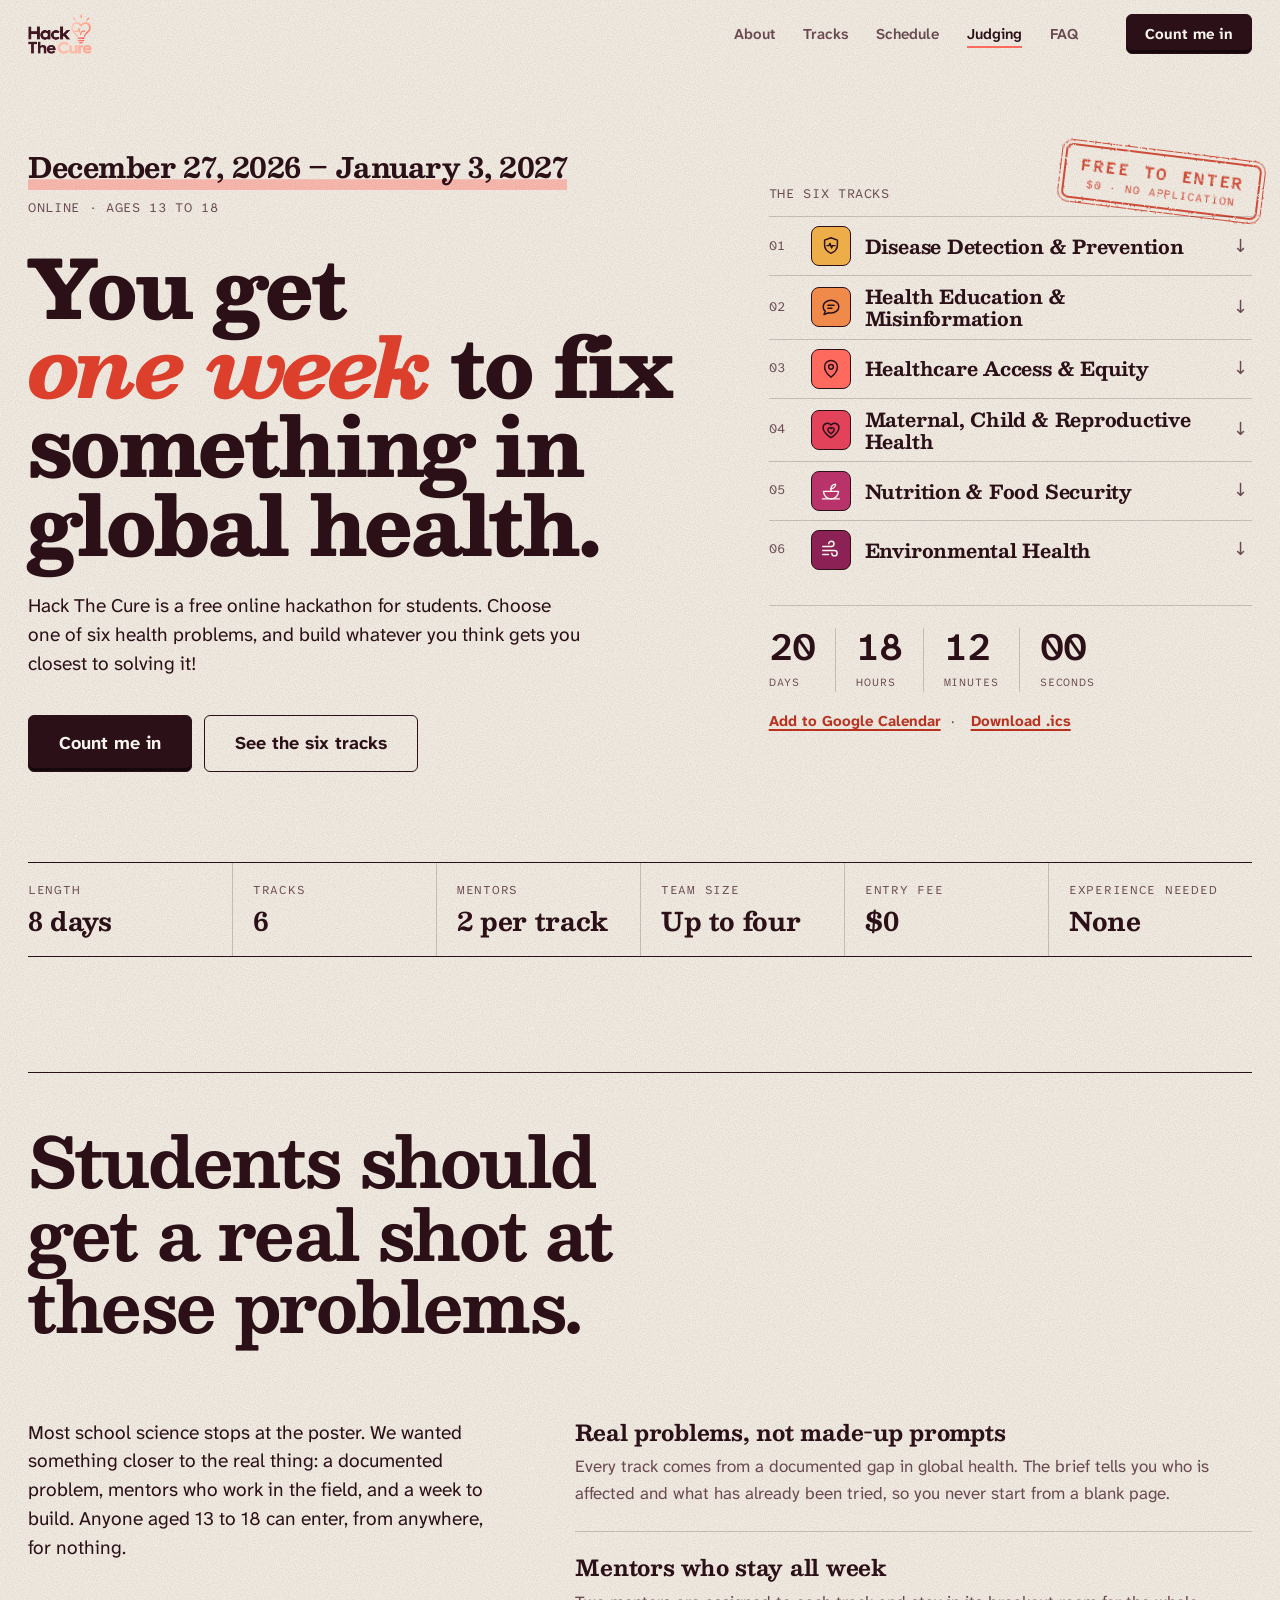
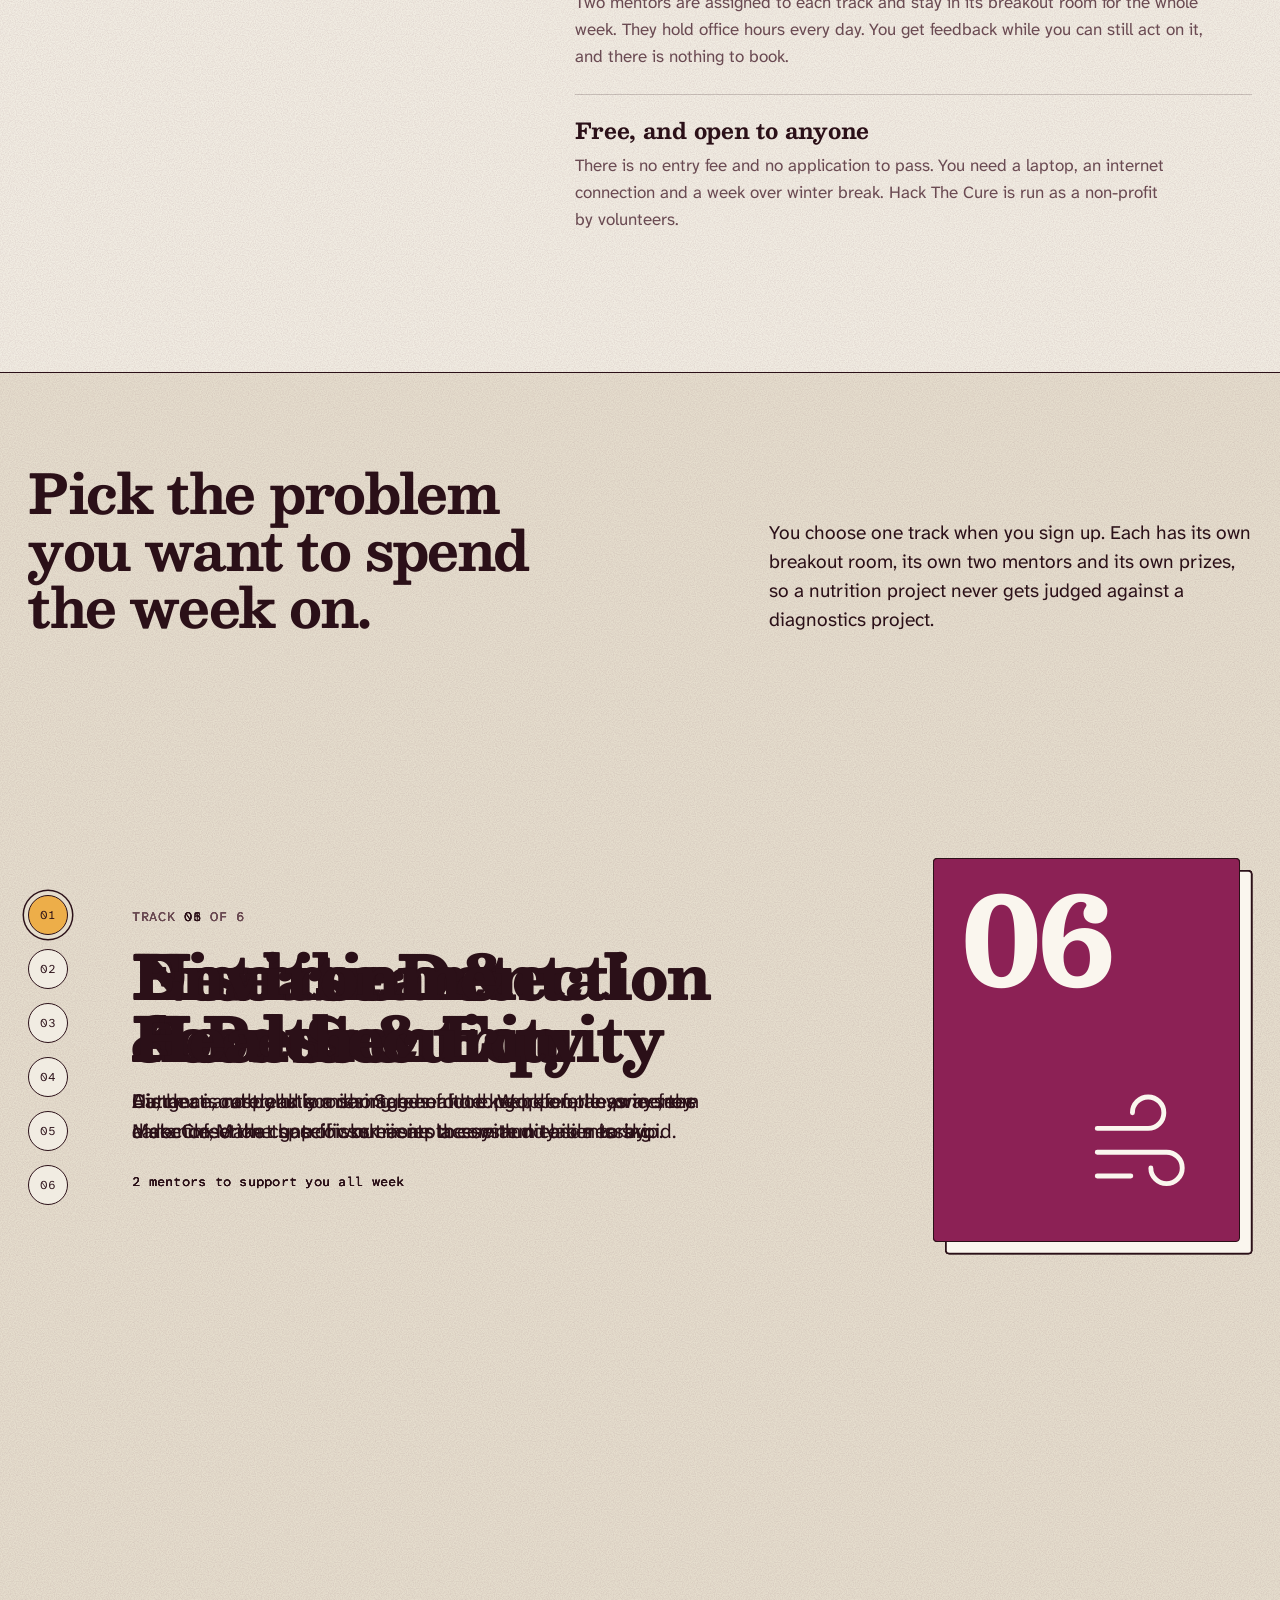
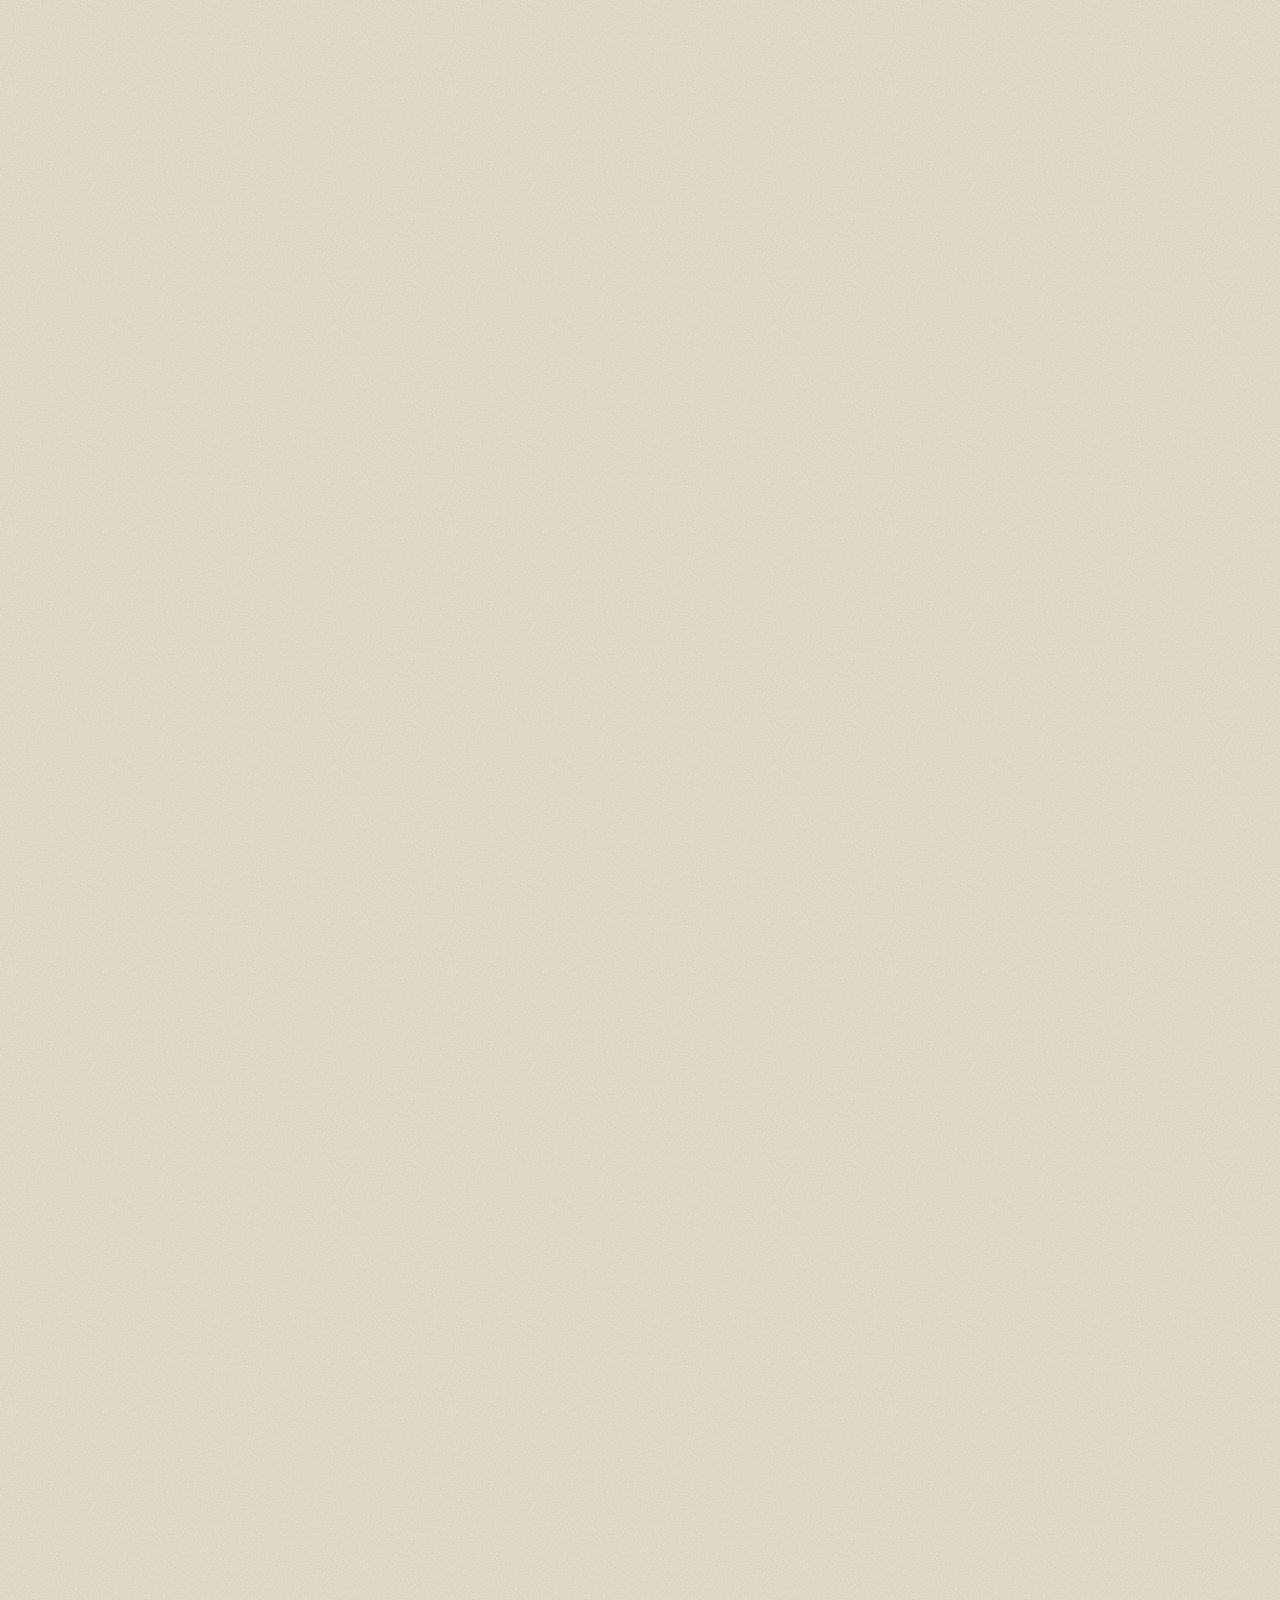
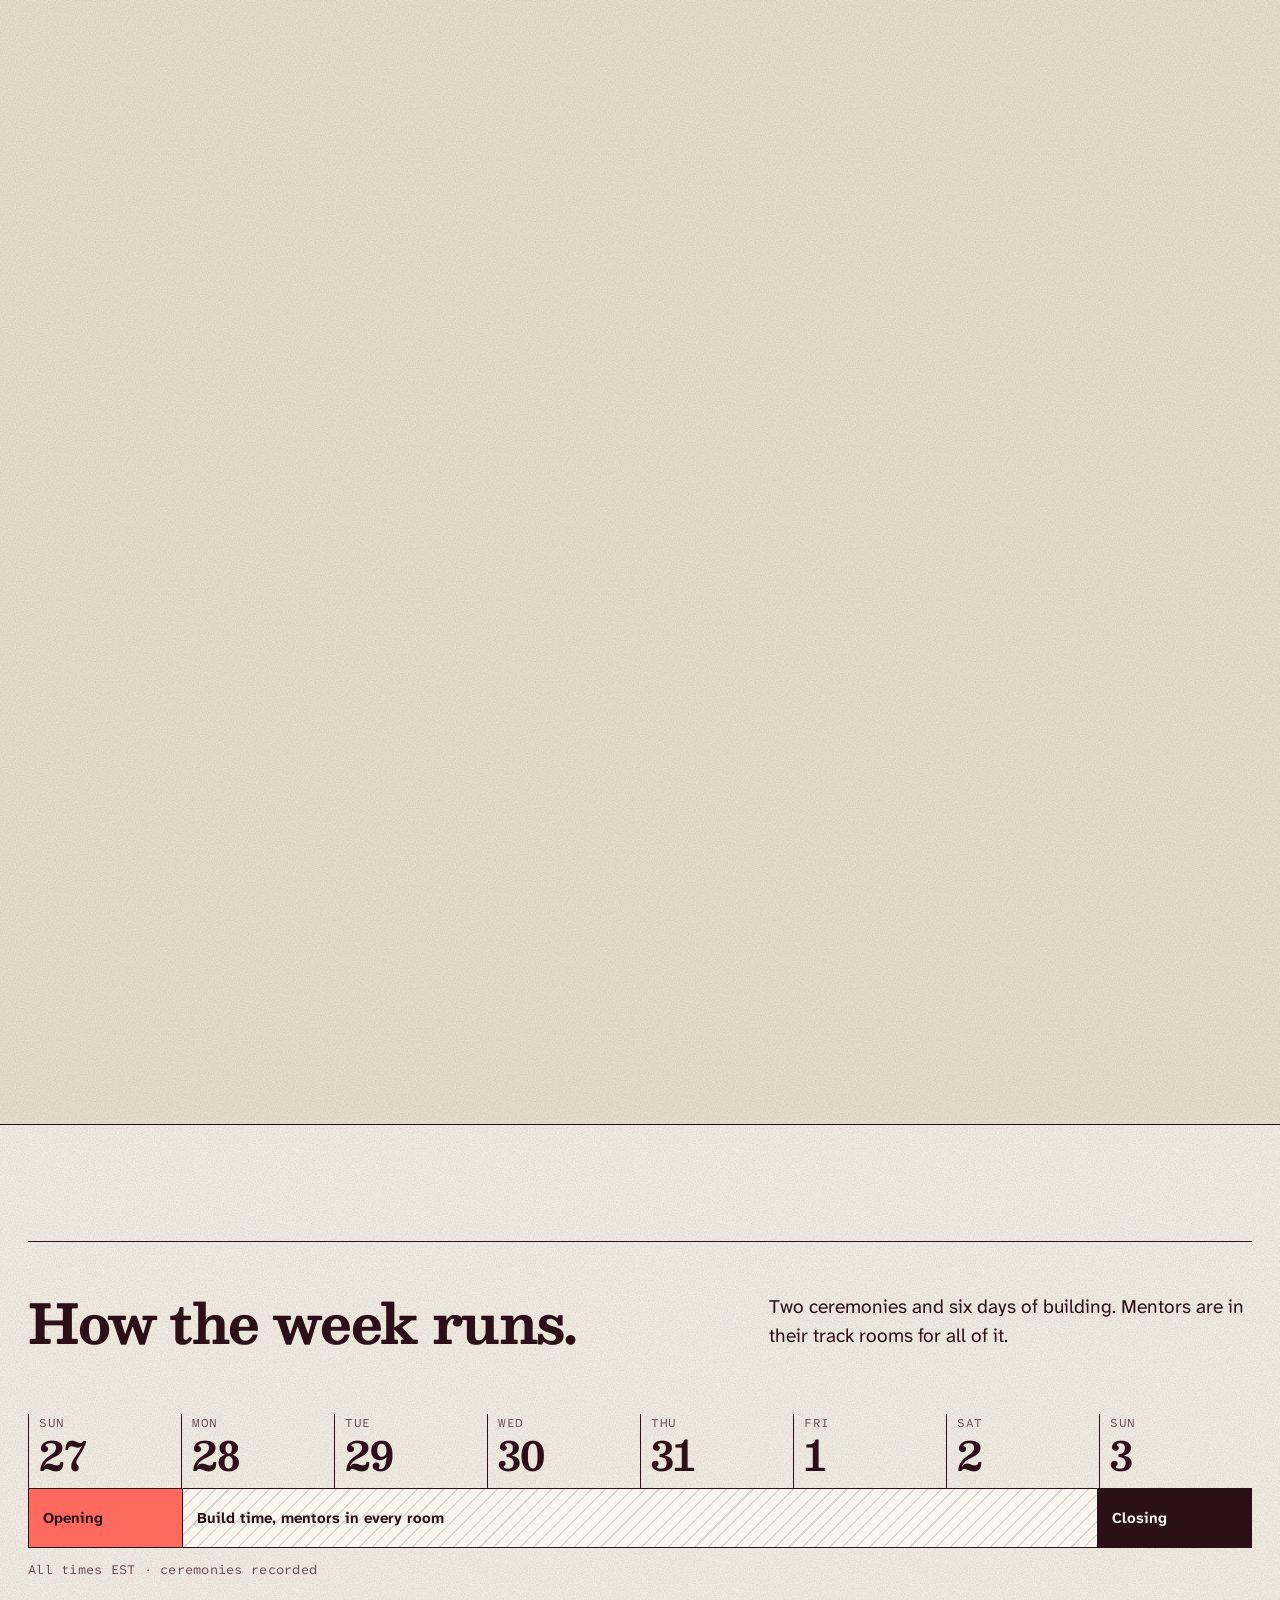
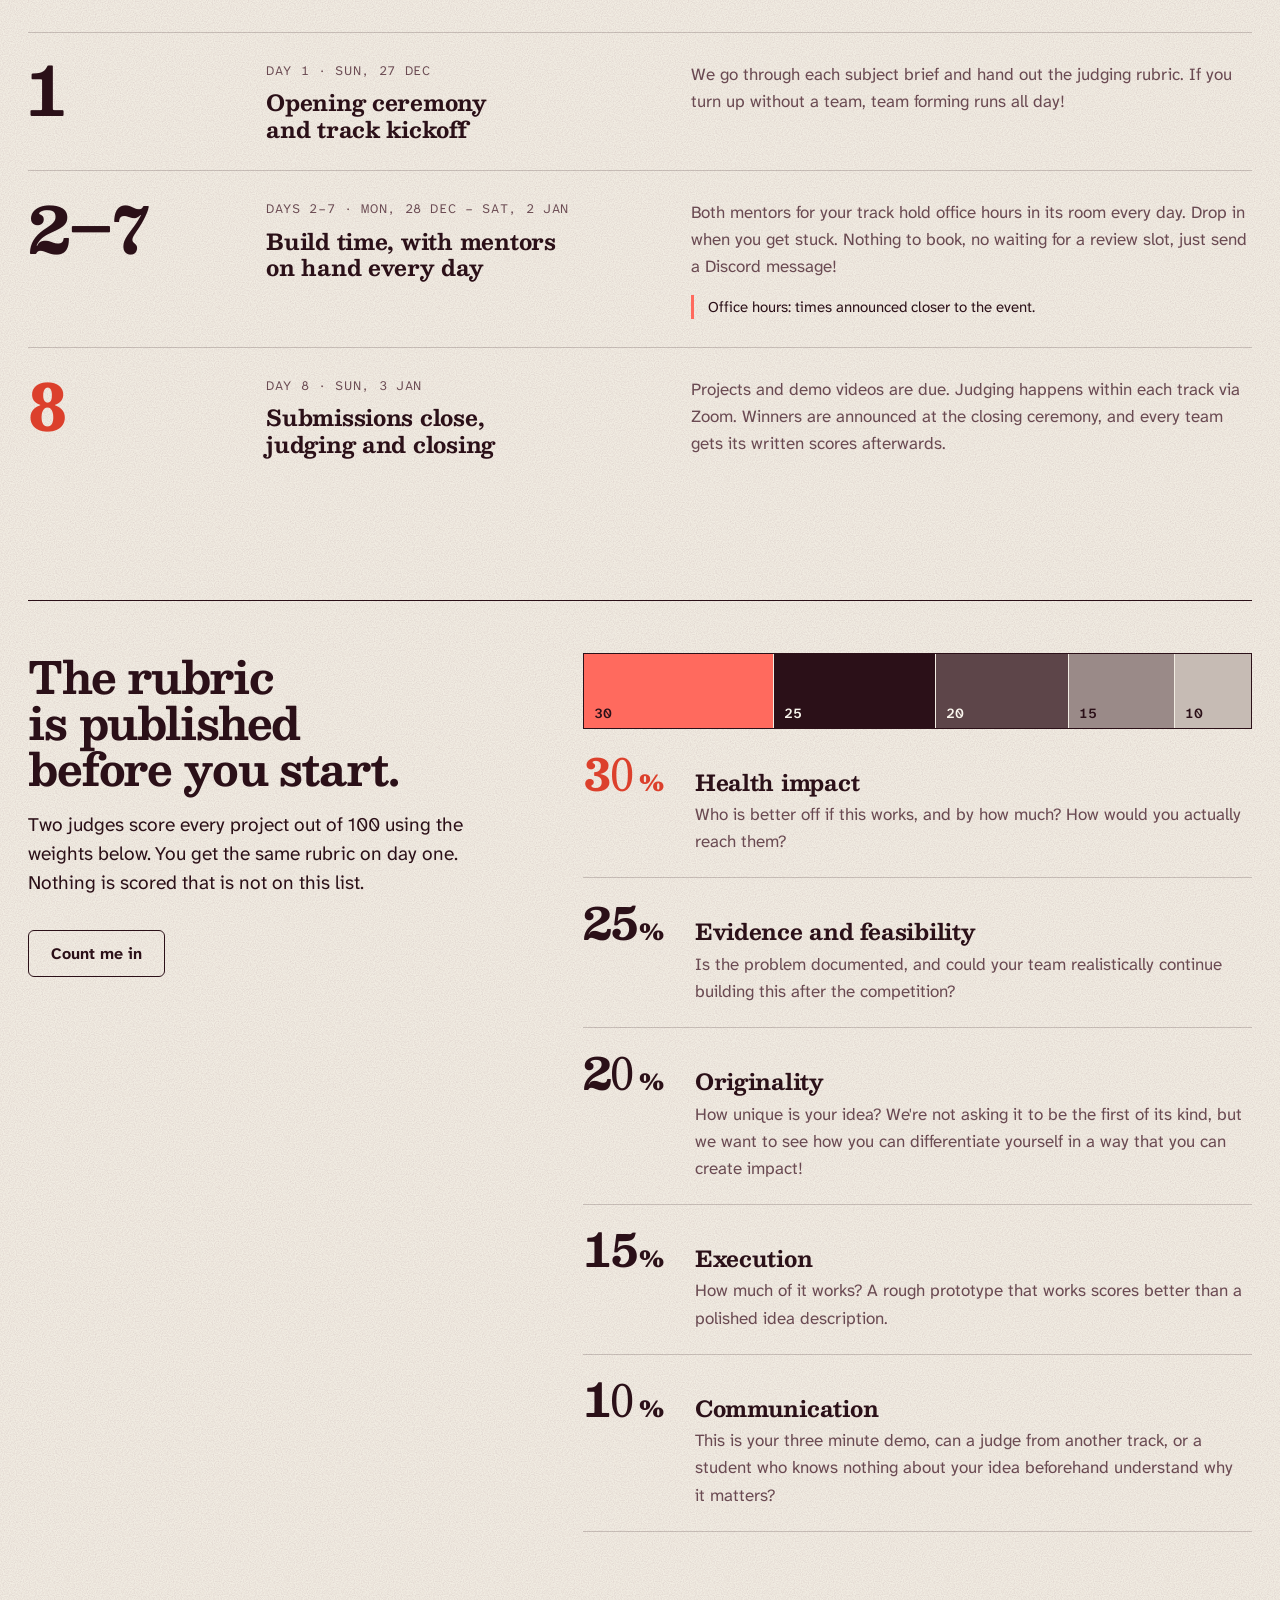
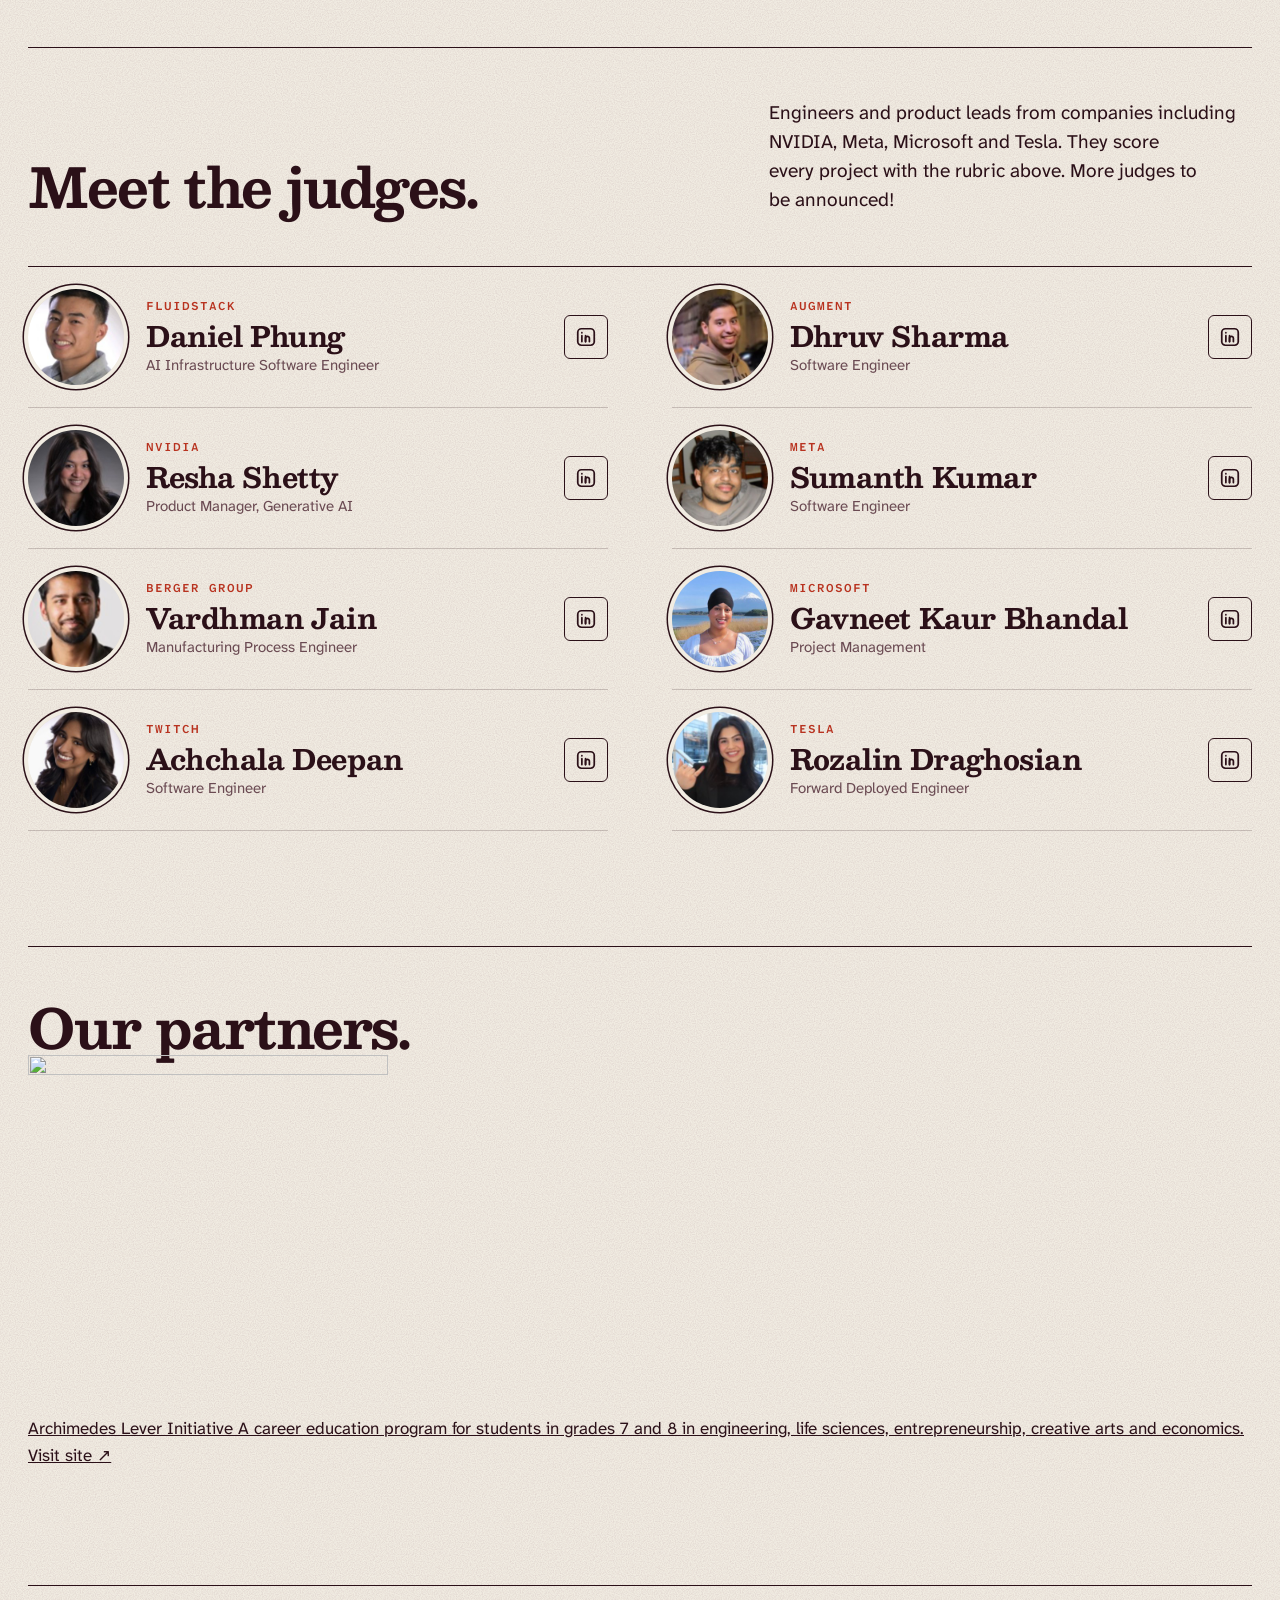
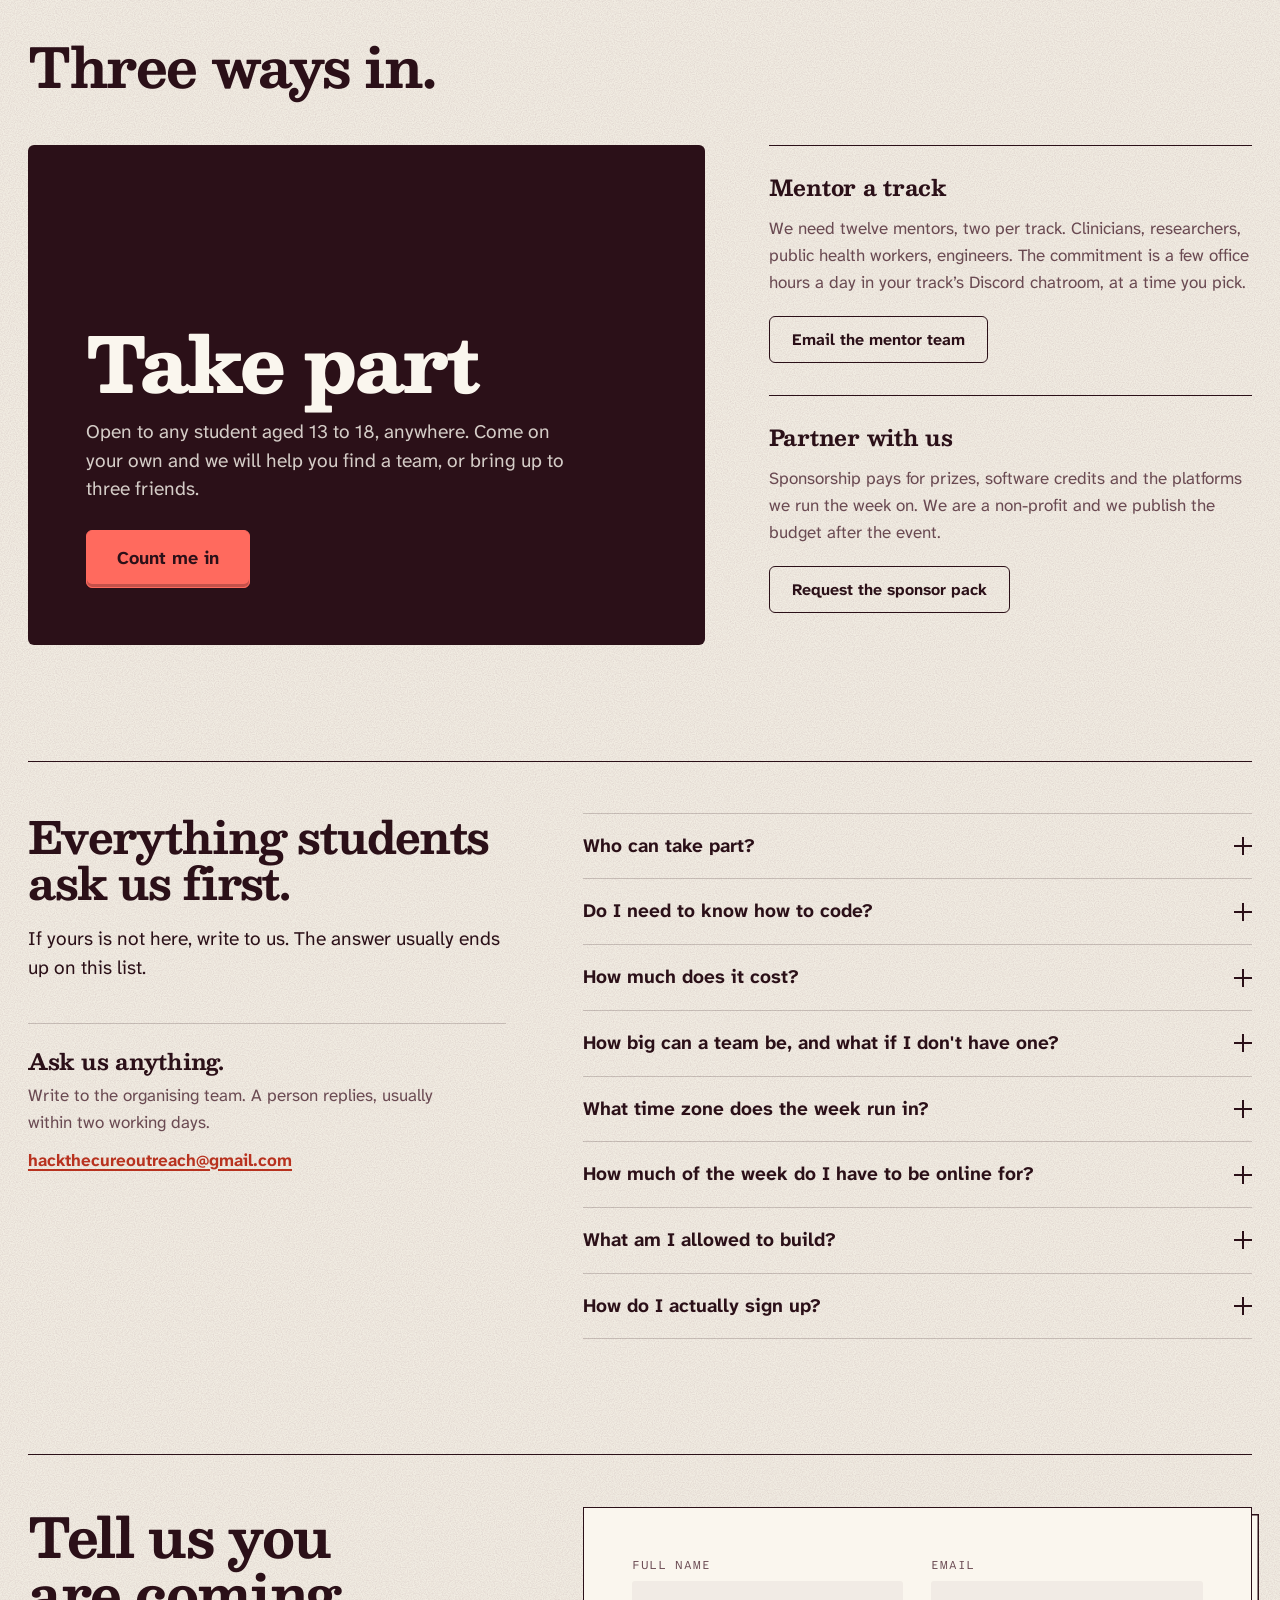
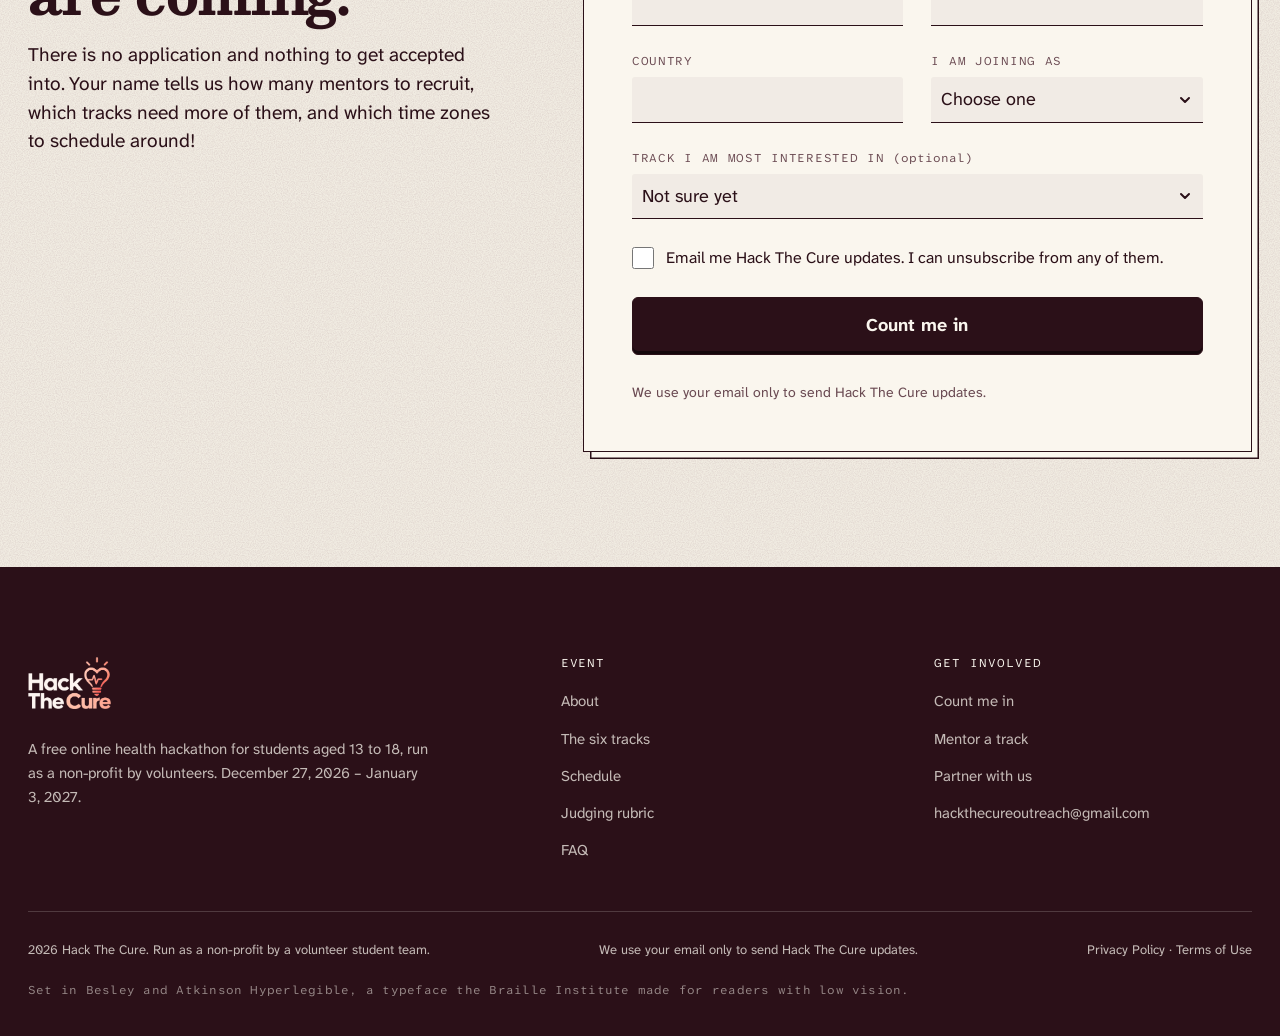
==== hackthecure-redesign/index.html @ d41f6862 "Add files via upload" ====
<!DOCTYPE html>
<html lang="en">
<head>
<meta charset="utf-8">
<meta name="viewport" content="width=device-width, initial-scale=1">
<title>Hack The Cure: a free online health hackathon for students</title>
<meta name="description" content="A free online hackathon for students aged 13 to 18. Six global health tracks, two mentors in every room, and one week over winter break to build something that works.">
<link rel="canonical" href="https://hackthecure.world/">

<meta property="og:type" content="website">
<meta property="og:site_name" content="Hack The Cure">
<meta property="og:title" content="Hack The Cure: a free online health hackathon for students">
<meta property="og:description" content="Six global health tracks. Two mentors in every room. One week over winter break to build something that works. Free, and open to any student aged 13 to 18.">
<meta property="og:url" content="https://hackthecure.world/">
<meta property="og:image" content="https://hackthecure.world/assets/og-image.png">
<meta property="og:image:width" content="1200">
<meta property="og:image:height" content="630">
<meta property="og:image:alt" content="Hack The Cure. A one-week online hackathon where students build for global health.">
<meta name="twitter:card" content="summary_large_image">
<meta name="twitter:title" content="Hack The Cure: a free online health hackathon for students">
<meta name="twitter:description" content="Six global health tracks. Two mentors in every room. One week over winter break to build something that works.">
<meta name="twitter:image" content="https://hackthecure.world/assets/og-image.png">

<meta name="theme-color" content="#F1ECE2">
<link rel="icon" href="assets/favicon.svg" type="image/svg+xml">
<link rel="icon" href="assets/favicon-32.png" sizes="32x32" type="image/png">
<link rel="apple-touch-icon" href="assets/apple-touch-icon.png">
<link rel="manifest" href="site.webmanifest">

<link rel="preconnect" href="https://fonts.googleapis.com">
<link rel="preconnect" href="https://fonts.gstatic.com" crossorigin>
<link rel="stylesheet" href="https://fonts.googleapis.com/css2?family=Atkinson+Hyperlegible+Mono:wght@400;600&family=Atkinson+Hyperlegible+Next:ital,wght@0,400;0,600;0,700;1,400&family=Besley:ital,wght@0,500;0,700;0,800;1,700;1,800&display=swap">
<link rel="stylesheet" href="css/styles.css">

<script type="application/ld+json">
{
  "@context": "https://schema.org",
  "@type": "Event",
  "name": "Hack The Cure",
  "description": "A free one-week online global health hackathon for students aged 13 to 18, with six tracks and two mentors per track.",
  "startDate": "2026-12-27",
  "endDate": "2027-01-03",
  "eventAttendanceMode": "https://schema.org/OnlineEventAttendanceMode",
  "eventStatus": "https://schema.org/EventScheduled",
  "image": "https://hackthecure.world/assets/og-image.png",
  "location": {
    "@type": "VirtualLocation",
    "url": "https://hackthecure.world/"
  },
  "organizer": {
    "@type": "Organization",
    "name": "Hack The Cure",
    "url": "https://hackthecure.world/"
  },
  "isAccessibleForFree": true,
  "offers": {
    "@type": "Offer",
    "price": "0",
    "priceCurrency": "USD",
    "availability": "https://schema.org/InStock",
    "url": "https://hackthecure.world/#waitlist"
  }
}
</script>
</head>
<body>

<a class="skip-link" href="#main">Skip to content</a>

<!-- Roughens the edge of the one rubber stamp on the page. -->
<svg class="visually-hidden" width="0" height="0" aria-hidden="true" focusable="false">
  <filter id="stamp-rough">
    <feTurbulence type="fractalNoise" baseFrequency="0.85" numOctaves="2" seed="4" result="noise"/>
    <feDisplacementMap in="SourceGraphic" in2="noise" scale="2.4"/>
  </filter>
</svg>

<!-- ======================================================== navigation -->
<header class="nav">
  <div class="wrap nav__inner">
    <a class="nav__logo" href="#top" aria-label="Hack The Cure, home">
      <img src="assets/hackthecure-logo.png" alt="Hack The Cure" width="1000" height="628">
    </a>

    <nav class="nav__links" aria-label="Sections">
      <a class="nav__link" href="#about">About</a>
      <a class="nav__link" href="#tracks">Tracks</a>
      <a class="nav__link" href="#schedule">Schedule</a>
      <a class="nav__link" href="#judging">Judging</a>
      <a class="nav__link" href="#faq">FAQ</a>
    </nav>

    <a class="btn btn--primary nav__cta" href="#waitlist">Count me in</a>

    <button class="nav__toggle" type="button" aria-expanded="false" aria-controls="nav-panel" aria-label="Open menu">
      <span></span><span></span><span></span>
    </button>
  </div>
</header>

<div class="nav__panel" id="nav-panel">
  <nav aria-label="Sections, mobile">
    <ul>
      <li><a href="#about">About</a></li>
      <li><a href="#tracks">Tracks</a></li>
      <li><a href="#schedule">Schedule</a></li>
      <li><a href="#judging">Judging</a></li>
      <li><a href="#involved">Get involved</a></li>
      <li><a href="#faq">FAQ</a></li>
    </ul>
    <a class="btn btn--primary btn--block" href="#waitlist">Count me in</a>
  </nav>
</div>

<main id="main">

<!-- ============================================================== hero -->
<section class="hero" id="top">
  <div class="wrap hero__grid">
    <div class="hero__copy">
      <p class="hero__when">
        <span class="hero__date" data-event-date>December 27, 2026 – January 3, 2027</span>
        <span class="label">Online · Ages 13 to 18</span>
      </p>

      <h1>You get <em>one week</em> to fix something in global health.</h1>

      <p class="lede hero__lede">
        Hack The Cure is a free online hackathon for students. Choose one of six health problems, and build whatever you think gets you closest to solving it!
      </p>

      <div class="hero__actions">
        <a class="btn btn--primary btn--lg" href="#waitlist">Count me in</a>
        <a class="btn btn--lg" href="#tracks">See the six tracks</a>
      </div>
    </div>

    <div class="hero__side">
      <p class="stamp" aria-hidden="true"><strong>Free to enter</strong><span>$0 · no application</span></p>

      <!-- The six tracks as a contents list. Each row jumps to its track. -->
      <nav class="trackindex" aria-label="The six tracks">
        <p class="label trackindex__title">The six tracks</p>
        <ol>
          <li><a href="#track-1">
            <span class="trackindex__num">01</span>
            <span class="trackindex__chip" aria-hidden="true"><svg viewBox="0 0 24 24" fill="none" stroke="currentColor" stroke-width="1.6" stroke-linecap="round" stroke-linejoin="round"><path d="M12 3 5 5.6v5.3c0 4.3 2.9 7.4 7 9.1 4.1-1.7 7-4.8 7-9.1V5.6L12 3Z"/><path d="M7.6 11.6h2.1l1.2-2.5 1.7 5 1-2.5h2.8"/></svg></span>
            <span class="trackindex__name">Disease Detection &amp; Prevention</span>
            <span class="trackindex__go" aria-hidden="true">&darr;</span>
          </a></li>
          <li><a href="#track-2">
            <span class="trackindex__num">02</span>
            <span class="trackindex__chip" aria-hidden="true"><svg viewBox="0 0 24 24" fill="none" stroke="currentColor" stroke-width="1.6" stroke-linecap="round" stroke-linejoin="round"><path d="M20.5 11.6c0 3.9-3.8 7-8.5 7-.9 0-1.8-.1-2.6-.3l-5 1.9 1.3-3.6C4 15.4 3.5 13.6 3.5 11.6c0-3.9 3.8-7 8.5-7s8.5 3.1 8.5 7Z"/><path d="M8.6 10.2h6.8M8.6 13.4h4.4"/></svg></span>
            <span class="trackindex__name">Health Education &amp; Misinformation</span>
            <span class="trackindex__go" aria-hidden="true">&darr;</span>
          </a></li>
          <li><a href="#track-3">
            <span class="trackindex__num">03</span>
            <span class="trackindex__chip" aria-hidden="true"><svg viewBox="0 0 24 24" fill="none" stroke="currentColor" stroke-width="1.6" stroke-linecap="round" stroke-linejoin="round"><path d="M12 21s7-6 7-11.3A7 7 0 0 0 5 9.7C5 15 12 21 12 21Z"/><circle cx="12" cy="9.6" r="2.6"/></svg></span>
            <span class="trackindex__name">Healthcare Access &amp; Equity</span>
            <span class="trackindex__go" aria-hidden="true">&darr;</span>
          </a></li>
          <li><a href="#track-4">
            <span class="trackindex__num">04</span>
            <span class="trackindex__chip" aria-hidden="true"><svg viewBox="0 0 24 24" fill="none" stroke="currentColor" stroke-width="1.6" stroke-linecap="round" stroke-linejoin="round"><path d="M12 20.4S3.4 15.2 3.4 9.6A4.7 4.7 0 0 1 12 6.7a4.7 4.7 0 0 1 8.6 2.9c0 5.6-8.6 10.8-8.6 10.8Z"/><path d="M12 16.1s-3.5-2.2-3.5-4.6a2 2 0 0 1 3.5-1.2 2 2 0 0 1 3.5 1.2c0 2.4-3.5 4.6-3.5 4.6Z"/></svg></span>
            <span class="trackindex__name">Maternal, Child &amp; Reproductive Health</span>
            <span class="trackindex__go" aria-hidden="true">&darr;</span>
          </a></li>
          <li><a href="#track-5">
            <span class="trackindex__num">05</span>
            <span class="trackindex__chip" aria-hidden="true"><svg viewBox="0 0 24 24" fill="none" stroke="currentColor" stroke-width="1.6" stroke-linecap="round" stroke-linejoin="round"><path d="M3.8 12.4h16.4a8.2 8.2 0 0 1-16.4 0Z"/><path d="M2.8 20.6h18.4"/><path d="M12 9.4c0-2.7 2.2-4.9 4.9-4.9 0 2.7-2.2 4.9-4.9 4.9Z"/><path d="M12 9.4v3"/></svg></span>
            <span class="trackindex__name">Nutrition &amp; Food Security</span>
            <span class="trackindex__go" aria-hidden="true">&darr;</span>
          </a></li>
          <li><a href="#track-6">
            <span class="trackindex__num">06</span>
            <span class="trackindex__chip" aria-hidden="true"><svg viewBox="0 0 24 24" fill="none" stroke="currentColor" stroke-width="1.6" stroke-linecap="round" stroke-linejoin="round"><path d="M3 8.2h9.4a2.9 2.9 0 1 0-2.9-2.9"/><path d="M3 12.6h12.8a2.9 2.9 0 1 1-2.9 2.9"/><path d="M3 17h6.2"/></svg></span>
            <span class="trackindex__name">Environmental Health</span>
            <span class="trackindex__go" aria-hidden="true">&darr;</span>
          </a></li>
        </ol>
      </nav>

      <div class="countdown" id="countdown" hidden>
        <div class="countdown__unit">
          <span class="countdown__value is-skeleton" data-unit="days">00</span>
          <span class="countdown__label">Days</span>
        </div>
        <div class="countdown__unit">
          <span class="countdown__value is-skeleton" data-unit="hours">00</span>
          <span class="countdown__label">Hours</span>
        </div>
        <div class="countdown__unit">
          <span class="countdown__value is-skeleton" data-unit="minutes">00</span>
          <span class="countdown__label">Minutes</span>
        </div>
        <div class="countdown__unit">
          <span class="countdown__value is-skeleton" data-unit="seconds">00</span>
          <span class="countdown__label">Seconds</span>
        </div>
        <p class="countdown__caption">until the opening ceremony</p>
        <div class="countdown__extra">
          <a class="text-link" data-calendar="google" target="_blank" rel="noopener"
             href="https://calendar.google.com/calendar/render?action=TEMPLATE&amp;text=Hack+The+Cure&amp;dates=20261227/20270104">Add to Google Calendar</a>
          <span aria-hidden="true">·</span>
          <button class="text-link" type="button" data-calendar="ics">Download .ics</button>
        </div>
      </div>
    </div>
  </div>

  <div class="wrap">
    <dl class="facts">
      <div><dt>Length</dt><dd><span data-event-days>8</span> days</dd></div>
      <div><dt>Tracks</dt><dd>6</dd></div>
      <div><dt>Mentors</dt><dd>2 per track</dd></div>
      <div><dt>Team size</dt><dd>Up to four</dd></div>
      <div><dt>Entry fee</dt><dd>$0</dd></div>
      <div><dt>Experience needed</dt><dd>None</dd></div>
    </dl>
  </div>
</section>

<!-- ============================================================= about -->
<section class="section about" id="about">
  <div class="wrap">
    <h2>Students should get a real shot at these problems.</h2>

    <div class="about__body">
      <p class="lede">
        Most school science stops at the poster. We wanted something closer to the real
        thing: a documented problem, mentors who work in the field, and a week to build.
        Anyone aged 13 to 18 can enter, from anywhere, for nothing.
      </p>

      <ol class="claims">
        <li class="claim">
          <h3>Real problems, not made-up prompts</h3>
          <p>
            Every track comes from a documented gap in global health. The brief tells you
            who is affected and what has already been tried, so you never start from a
            blank page.
          </p>
        </li>
        <li class="claim">
          <h3>Mentors who stay all week</h3>
          <p>
            Two mentors are assigned to each track and stay in its breakout room for the
            whole week. They hold office hours every day. You get feedback while you can
            still act on it, and there is nothing to book.
          </p>
        </li>
        <li class="claim">
          <h3>Free, and open to anyone</h3>
          <p>
            There is no entry fee and no application to pass. You need a laptop, an
            internet connection and a week over winter break. Hack The Cure is run as a
            non-profit by volunteers.
          </p>
        </li>
      </ol>
    </div>
  </div>
</section>

<!-- ============================================================ tracks -->
<section class="tracks" id="tracks">
  <div class="wrap head">
    <h2>Pick the problem you want to spend the week on.</h2>
    <p class="lede">
      You choose one track when you sign up. Each has its own breakout room, its
      own two mentors and its own prizes, so a nutrition project never gets judged
      against a diagnostics project.
    </p>
  </div>

  <div class="trackreel" id="trackreel" data-count="6">
    <div class="trackreel__stage">
      <div class="wrap trackreel__inner">

        <ol class="trackreel__rail" aria-label="Jump to a track">
          <li><button class="trackreel__pip" type="button" data-goto="0" aria-label="Track 1, Disease Detection and Prevention"><span>01</span></button></li>
          <li><button class="trackreel__pip" type="button" data-goto="1" aria-label="Track 2, Health Education and Misinformation"><span>02</span></button></li>
          <li><button class="trackreel__pip" type="button" data-goto="2" aria-label="Track 3, Healthcare Access and Equity"><span>03</span></button></li>
          <li><button class="trackreel__pip" type="button" data-goto="3" aria-label="Track 4, Maternal, Child and Reproductive Health"><span>04</span></button></li>
          <li><button class="trackreel__pip" type="button" data-goto="4" aria-label="Track 5, Nutrition and Food Security"><span>05</span></button></li>
          <li><button class="trackreel__pip" type="button" data-goto="5" aria-label="Track 6, Environmental Health"><span>06</span></button></li>
        </ol>

        <div class="trackreel__panels">
          <article class="trackpanel is-active" id="track-1" data-index="0">
            <div class="trackpanel__body">
              <p class="trackpanel__index label"><span>Track</span> 01 <span class="trackpanel__of">of 6</span></p>
              <h3>Disease Detection &amp; Prevention</h3>
              <p class="trackpanel__blurb">Catch an outbreak sooner. Screen more people for less money. Make infection control work in a place with no lab nearby.</p>
              <p class="trackpanel__meta">2 mentors to support you all week</p>
            </div>
            <div class="trackpanel__art" aria-hidden="true">
              <span class="trackpanel__num">01</span>
              <svg viewBox="0 0 24 24" fill="none" stroke="currentColor" stroke-width="1.1" stroke-linecap="round" stroke-linejoin="round"><path d="M12 3 5 5.6v5.3c0 4.3 2.9 7.4 7 9.1 4.1-1.7 7-4.8 7-9.1V5.6L12 3Z"/><path d="M7.6 11.6h2.1l1.2-2.5 1.7 5 1-2.5h2.8"/></svg>
            </div>
          </article>
          <article class="trackpanel" id="track-2" data-index="1">
            <div class="trackpanel__body">
              <p class="trackpanel__index label"><span>Track</span> 02 <span class="trackpanel__of">of 6</span></p>
              <h3>Health Education &amp; Misinformation</h3>
              <p class="trackpanel__blurb">Good health advice is hard to find and harder to trust. Make it easier to read, easier to check, and available in more languages.</p>
              <p class="trackpanel__meta">2 mentors to support you all week</p>
            </div>
            <div class="trackpanel__art" aria-hidden="true">
              <span class="trackpanel__num">02</span>
              <svg viewBox="0 0 24 24" fill="none" stroke="currentColor" stroke-width="1.1" stroke-linecap="round" stroke-linejoin="round"><path d="M20.5 11.6c0 3.9-3.8 7-8.5 7-.9 0-1.8-.1-2.6-.3l-5 1.9 1.3-3.6C4 15.4 3.5 13.6 3.5 11.6c0-3.9 3.8-7 8.5-7s8.5 3.1 8.5 7Z"/><path d="M8.6 10.2h6.8M8.6 13.4h4.4"/></svg>
            </div>
          </article>
          <article class="trackpanel" id="track-3" data-index="2">
            <div class="trackpanel__body">
              <p class="trackpanel__index label"><span>Track</span> 03 <span class="trackpanel__of">of 6</span></p>
              <h3>Healthcare Access &amp; Equity</h3>
              <p class="trackpanel__blurb">Distance, cost and a missing bus route keep people away from care. Close that gap for someone the system tends to skip.</p>
              <p class="trackpanel__meta">2 mentors to support you all week</p>
            </div>
            <div class="trackpanel__art" aria-hidden="true">
              <span class="trackpanel__num">03</span>
              <svg viewBox="0 0 24 24" fill="none" stroke="currentColor" stroke-width="1.1" stroke-linecap="round" stroke-linejoin="round"><path d="M12 21s7-6 7-11.3A7 7 0 0 0 5 9.7C5 15 12 21 12 21Z"/><circle cx="12" cy="9.6" r="2.6"/></svg>
            </div>
          </article>
          <article class="trackpanel" id="track-4" data-index="3">
            <div class="trackpanel__body">
              <p class="trackpanel__index label"><span>Track</span> 04 <span class="trackpanel__of">of 6</span></p>
              <h3>Maternal, Child &amp; Reproductive Health</h3>
              <p class="trackpanel__blurb">Pregnancy, birth and the first years of life are where small gaps do the most damage. Pick one and close it.</p>
              <p class="trackpanel__meta">2 mentors to support you all week</p>
            </div>
            <div class="trackpanel__art" aria-hidden="true">
              <span class="trackpanel__num">04</span>
              <svg viewBox="0 0 24 24" fill="none" stroke="currentColor" stroke-width="1.1" stroke-linecap="round" stroke-linejoin="round"><path d="M12 20.4S3.4 15.2 3.4 9.6A4.7 4.7 0 0 1 12 6.7a4.7 4.7 0 0 1 8.6 2.9c0 5.6-8.6 10.8-8.6 10.8Z"/><path d="M12 16.1s-3.5-2.2-3.5-4.6a2 2 0 0 1 3.5-1.2 2 2 0 0 1 3.5 1.2c0 2.4-3.5 4.6-3.5 4.6Z"/></svg>
            </div>
          </article>
          <article class="trackpanel" id="track-5" data-index="4">
            <div class="trackpanel__body">
              <p class="trackpanel__index label"><span>Track</span> 05 <span class="trackpanel__of">of 6</span></p>
              <h3>Nutrition &amp; Food Security</h3>
              <p class="trackpanel__blurb">Hunger is rarely only a shortage of food. Work on the price, the distance, or the specific nutrients a community is missing.</p>
              <p class="trackpanel__meta">2 mentors to support you all week</p>
            </div>
            <div class="trackpanel__art" aria-hidden="true">
              <span class="trackpanel__num">05</span>
              <svg viewBox="0 0 24 24" fill="none" stroke="currentColor" stroke-width="1.1" stroke-linecap="round" stroke-linejoin="round"><path d="M3.8 12.4h16.4a8.2 8.2 0 0 1-16.4 0Z"/><path d="M2.8 20.6h18.4"/><path d="M12 9.4c0-2.7 2.2-4.9 4.9-4.9 0 2.7-2.2 4.9-4.9 4.9Z"/><path d="M12 9.4v3"/></svg>
            </div>
          </article>
          <article class="trackpanel" id="track-6" data-index="5">
            <div class="trackpanel__body">
              <p class="trackpanel__index label"><span>Track</span> 06 <span class="trackpanel__of">of 6</span></p>
              <h3>Environmental Health</h3>
              <p class="trackpanel__blurb">Air, heat and pollution damage health long before anyone sees a doctor. Make those risks easier to see and easier to avoid.</p>
              <p class="trackpanel__meta">2 mentors to support you all week</p>
            </div>
            <div class="trackpanel__art" aria-hidden="true">
              <span class="trackpanel__num">06</span>
              <svg viewBox="0 0 24 24" fill="none" stroke="currentColor" stroke-width="1.1" stroke-linecap="round" stroke-linejoin="round"><path d="M3 8.2h9.4a2.9 2.9 0 1 0-2.9-2.9"/><path d="M3 12.6h12.8a2.9 2.9 0 1 1-2.9 2.9"/><path d="M3 17h6.2"/></svg>
            </div>
          </article>
        </div>
      </div>
    </div>
  </div>
</section>

<!-- ========================================================== schedule -->
<section class="section schedule" id="schedule">
  <div class="wrap">
    <div class="head">
      <h2>How the week runs.</h2>
      <p class="lede">
        Two ceremonies and six days of building. Mentors are in their track rooms
        for all of it.
      </p>
    </div>

    <figure class="week" id="week">
      <ol class="week__days" id="week-days" aria-hidden="true">
        <li class="week__day"><span class="week__dow">Sun</span><span class="week__num">27</span></li>
        <li class="week__day"><span class="week__dow">Mon</span><span class="week__num">28</span></li>
        <li class="week__day"><span class="week__dow">Tue</span><span class="week__num">29</span></li>
        <li class="week__day"><span class="week__dow">Wed</span><span class="week__num">30</span></li>
        <li class="week__day"><span class="week__dow">Thu</span><span class="week__num">31</span></li>
        <li class="week__day"><span class="week__dow">Fri</span><span class="week__num">1</span></li>
        <li class="week__day"><span class="week__dow">Sat</span><span class="week__num">2</span></li>
        <li class="week__day"><span class="week__dow">Sun</span><span class="week__num">3</span></li>
      </ol>
      <div class="week__bars" aria-hidden="true">
        <span class="week__bar week__bar--open"><span>Opening</span></span>
        <span class="week__bar week__bar--build"><span>Build time<span class="week__more">, mentors in every room</span></span></span>
        <span class="week__bar week__bar--close"><span>Closing</span></span>
      </div>
      <figcaption>All times EST · ceremonies recorded</figcaption>
    </figure>

    <ol class="timeline">
      <li class="day">
        <span class="day__marker" aria-hidden="true">1</span>
        <div class="day__title">
          <p class="day__date label"><span data-schedule="first-label">Day 1</span> · <span data-schedule="first-date">Sun 27 Dec</span></p>
          <h3>Opening ceremony and track kickoff</h3>
        </div>
        <div class="day__text">
          <p>
            We go through each subject brief and hand out the judging rubric. If you turn up without a team, team forming runs all day!
          </p>
        </div>
      </li>
      <li class="day">
        <span class="day__marker" aria-hidden="true" data-schedule="middle-marker">2–7</span>
        <div class="day__title">
          <p class="day__date label"><span data-schedule="middle-label">Days 2–7</span> · <span data-schedule="middle-date">Mon 28 Dec – Sat 2 Jan</span></p>
          <h3>Build time, with mentors on hand every day</h3>
        </div>
        <div class="day__text">
          <p>
            Both mentors for your track hold office hours in its room every day. Drop
            in when you get stuck. Nothing to book, no waiting for a review slot, just send a Discord message!
          </p>
          <p class="day__note">
            Office hours: <span data-event-officehours>times announced closer to the event</span>.
          </p>
        </div>
      </li>
      <li class="day day--final">
        <span class="day__marker" aria-hidden="true" data-schedule="last-marker">8</span>
        <div class="day__title">
          <p class="day__date label"><span data-schedule="last-label">Day 8</span> · <span data-schedule="last-date">Sun 3 Jan</span></p>
          <h3>Submissions close, judging and closing</h3>
        </div>
        <div class="day__text">
          <p>
            Projects and demo videos are due. Judging happens within each track via Zoom.
            Winners are announced at the closing ceremony, and every team gets its
            written scores afterwards.
          </p>
        </div>
      </li>
    </ol>
  </div>
</section>

<!-- =========================================================== judging -->
<section class="section judging" id="judging">
  <div class="wrap split">
    <div class="split__aside">
      <h2>The rubric is published before you start.</h2>
      <p class="lede">
        Two judges score every project out of 100 using the weights below. You get
        the same rubric on day one. Nothing is scored that is not on this list.
      </p>
      <a class="btn" href="#waitlist">Count me in</a>
    </div>

    <figure class="rubric">
      <div class="rubric__bar" role="img" aria-label="How the 100 points are split: health impact 30, evidence and feasibility 25, originality 20, execution 15, communication 10.">
        <span style="--w: 30">30</span><span style="--w: 25">25</span><span style="--w: 20">20</span><span style="--w: 15">15</span><span style="--w: 10">10</span>
      </div>

      <ol class="criteria">
        <li class="criterion">
          <p class="criterion__weight">30<span>%</span></p>
          <div>
            <h3>Health impact</h3>
            <p>Who is better off if this works, and by how much? How would you actually reach them?</p>
          </div>
        </li>
        <li class="criterion">
          <p class="criterion__weight">25<span>%</span></p>
          <div>
            <h3>Evidence and feasibility</h3>
            <p>Is the problem documented, and could your team realistically continue building this after the competition?</p>
          </div>
        </li>
        <li class="criterion">
          <p class="criterion__weight">20<span>%</span></p>
          <div>
            <h3>Originality</h3>
            <p>How unique is your idea? We're not asking it to be the first of its kind, but we want to see how you can differentiate yourself in a way that you can create impact!</p>
          </div>
        </li>
        <li class="criterion">
          <p class="criterion__weight">15<span>%</span></p>
          <div>
            <h3>Execution</h3>
            <p>How much of it works? A rough prototype that works scores better than a polished idea description.</p>
          </div>
        </li>
        <li class="criterion">
          <p class="criterion__weight">10<span>%</span></p>
          <div>
            <h3>Communication</h3>
            <p>This is your three minute demo, can a judge from another track, or a student who knows nothing about your idea beforehand understand why it matters?</p>
          </div>
        </li>
      </ol>
    </figure>
  </div>
</section>

<!-- ============================================================ judges -->
<section class="section judges" id="judges">
  <div class="wrap">
    <div class="head">
      <h2>Meet the judges.</h2>
      <p class="lede">Engineers and product leads from companies including NVIDIA, Meta, Microsoft and Tesla. They score every project with the rubric above. More judges to be announced!</p>
    </div>
    <ul class="judges__list">
      <li class="judge">
        <span class="judge__photo"><img src="assets/judges/daniel-phung.jpg" alt="" width="240" height="240" loading="lazy"></span>
        <div class="judge__text">
          <p class="judge__company">Fluidstack</p>
          <p class="judge__name">Daniel Phung</p>
          <p class="judge__role">AI Infrastructure Software Engineer</p>
        </div>
        <a class="judge__link" href="https://www.linkedin.com/in/daniel-phung-6329821b3" target="_blank" rel="noopener" aria-label="Daniel Phung on LinkedIn"><svg viewBox="0 0 24 24" fill="none" stroke="currentColor" stroke-width="1.9" stroke-linecap="round" stroke-linejoin="round" aria-hidden="true"><rect x="3" y="3" width="18" height="18" rx="4"/><path d="M7.5 10.5V17M7.5 7.3v.1M11.5 17v-3.6a2.1 2.1 0 0 1 4.2 0V17"/><path d="M11.5 10.5V17"/></svg></a>
      </li>
      <li class="judge">
        <span class="judge__photo"><img src="assets/judges/dhruv-sharma.jpg" alt="" width="240" height="240" loading="lazy"></span>
        <div class="judge__text">
          <p class="judge__company">Augment</p>
          <p class="judge__name">Dhruv Sharma</p>
          <p class="judge__role">Software Engineer</p>
        </div>
        <a class="judge__link" href="https://www.linkedin.com/in/dhruv-sharma98" target="_blank" rel="noopener" aria-label="Dhruv Sharma on LinkedIn"><svg viewBox="0 0 24 24" fill="none" stroke="currentColor" stroke-width="1.9" stroke-linecap="round" stroke-linejoin="round" aria-hidden="true"><rect x="3" y="3" width="18" height="18" rx="4"/><path d="M7.5 10.5V17M7.5 7.3v.1M11.5 17v-3.6a2.1 2.1 0 0 1 4.2 0V17"/><path d="M11.5 10.5V17"/></svg></a>
      </li>
      <li class="judge">
        <span class="judge__photo"><img src="assets/judges/resha-shetty.jpg" alt="" width="240" height="240" loading="lazy"></span>
        <div class="judge__text">
          <p class="judge__company">NVIDIA</p>
          <p class="judge__name">Resha Shetty</p>
          <p class="judge__role">Product Manager, Generative AI</p>
        </div>
        <a class="judge__link" href="https://www.linkedin.com/in/resha-shetty" target="_blank" rel="noopener" aria-label="Resha Shetty on LinkedIn"><svg viewBox="0 0 24 24" fill="none" stroke="currentColor" stroke-width="1.9" stroke-linecap="round" stroke-linejoin="round" aria-hidden="true"><rect x="3" y="3" width="18" height="18" rx="4"/><path d="M7.5 10.5V17M7.5 7.3v.1M11.5 17v-3.6a2.1 2.1 0 0 1 4.2 0V17"/><path d="M11.5 10.5V17"/></svg></a>
      </li>
      <li class="judge">
        <span class="judge__photo"><img src="assets/judges/sumanth-kumar.jpg" alt="" width="240" height="240" loading="lazy"></span>
        <div class="judge__text">
          <p class="judge__company">Meta</p>
          <p class="judge__name">Sumanth Kumar</p>
          <p class="judge__role">Software Engineer</p>
        </div>
        <a class="judge__link" href="https://www.linkedin.com/in/sumanthkumar7494" target="_blank" rel="noopener" aria-label="Sumanth Kumar on LinkedIn"><svg viewBox="0 0 24 24" fill="none" stroke="currentColor" stroke-width="1.9" stroke-linecap="round" stroke-linejoin="round" aria-hidden="true"><rect x="3" y="3" width="18" height="18" rx="4"/><path d="M7.5 10.5V17M7.5 7.3v.1M11.5 17v-3.6a2.1 2.1 0 0 1 4.2 0V17"/><path d="M11.5 10.5V17"/></svg></a>
      </li>
      <li class="judge">
        <span class="judge__photo"><img src="assets/judges/vardhman-jain.jpg" alt="" width="240" height="240" loading="lazy"></span>
        <div class="judge__text">
          <p class="judge__company">Berger Group</p>
          <p class="judge__name">Vardhman Jain</p>
          <p class="judge__role">Manufacturing Process Engineer</p>
        </div>
        <a class="judge__link" href="https://www.linkedin.com/in/vardhman-jain-" target="_blank" rel="noopener" aria-label="Vardhman Jain on LinkedIn"><svg viewBox="0 0 24 24" fill="none" stroke="currentColor" stroke-width="1.9" stroke-linecap="round" stroke-linejoin="round" aria-hidden="true"><rect x="3" y="3" width="18" height="18" rx="4"/><path d="M7.5 10.5V17M7.5 7.3v.1M11.5 17v-3.6a2.1 2.1 0 0 1 4.2 0V17"/><path d="M11.5 10.5V17"/></svg></a>
      </li>
      <li class="judge">
        <span class="judge__photo"><img src="assets/judges/gavneet-bhandal.jpg" alt="" width="240" height="240" loading="lazy"></span>
        <div class="judge__text">
          <p class="judge__company">Microsoft</p>
          <p class="judge__name">Gavneet Kaur Bhandal</p>
          <p class="judge__role">Project Management</p>
        </div>
        <a class="judge__link" href="https://www.linkedin.com/in/gavneetbhandal" target="_blank" rel="noopener" aria-label="Gavneet Kaur Bhandal on LinkedIn"><svg viewBox="0 0 24 24" fill="none" stroke="currentColor" stroke-width="1.9" stroke-linecap="round" stroke-linejoin="round" aria-hidden="true"><rect x="3" y="3" width="18" height="18" rx="4"/><path d="M7.5 10.5V17M7.5 7.3v.1M11.5 17v-3.6a2.1 2.1 0 0 1 4.2 0V17"/><path d="M11.5 10.5V17"/></svg></a>
      </li>
      <li class="judge">
        <span class="judge__photo"><img src="assets/judges/achchala-deepan.jpg" alt="" width="240" height="240" loading="lazy"></span>
        <div class="judge__text">
          <p class="judge__company">Twitch</p>
          <p class="judge__name">Achchala Deepan</p>
          <p class="judge__role">Software Engineer</p>
        </div>
        <a class="judge__link" href="https://www.linkedin.com/in/achchala/" target="_blank" rel="noopener" aria-label="Achchala Deepan on LinkedIn"><svg viewBox="0 0 24 24" fill="none" stroke="currentColor" stroke-width="1.9" stroke-linecap="round" stroke-linejoin="round" aria-hidden="true"><rect x="3" y="3" width="18" height="18" rx="4"/><path d="M7.5 10.5V17M7.5 7.3v.1M11.5 17v-3.6a2.1 2.1 0 0 1 4.2 0V17"/><path d="M11.5 10.5V17"/></svg></a>
      </li>
      <li class="judge">
        <span class="judge__photo"><img src="assets/judges/rozalin-draghosian.jpg" alt="" width="240" height="240" loading="lazy"></span>
        <div class="judge__text">
          <p class="judge__company">Tesla</p>
          <p class="judge__name">Rozalin Draghosian</p>
          <p class="judge__role">Forward Deployed Engineer</p>
        </div>
        <a class="judge__link" href="https://www.linkedin.com/in/rozalin-draghosian/" target="_blank" rel="noopener" aria-label="Rozalin Draghosian on LinkedIn"><svg viewBox="0 0 24 24" fill="none" stroke="currentColor" stroke-width="1.9" stroke-linecap="round" stroke-linejoin="round" aria-hidden="true"><rect x="3" y="3" width="18" height="18" rx="4"/><path d="M7.5 10.5V17M7.5 7.3v.1M11.5 17v-3.6a2.1 2.1 0 0 1 4.2 0V17"/><path d="M11.5 10.5V17"/></svg></a>
      </li>
    </ul>
  </div>
</section>

<!-- ========================================================== partners -->
<section class="section partners" id="partners">
  <div class="wrap">
    <h2>Our partners.</h2>
    <a class="partner" href="https://archimedesleverinitiative.org/" target="_blank" rel="noopener">
      <img class="partner__logo" src="assets/archimedes-lever-logo.jpg" alt="" width="360" height="360" loading="lazy">
      <span class="partner__name">Archimedes Lever Initiative</span>
      <span class="partner__about">A career education program for students in grades 7 and 8 in engineering, life sciences, entrepreneurship, creative arts and economics.</span>
      <span class="partner__go">Visit site <span aria-hidden="true">&nearr;</span></span>
    </a>
  </div>
</section>

<!-- ========================================================== involved -->
<section class="section involved" id="involved">
  <div class="wrap">
    <h2>Three ways in.</h2>

    <div class="ways">
      <article class="way way--lead">
        <h3>Take part</h3>
        <p>
          Open to any student aged 13 to 18, anywhere. Come on your own and we will
          help you find a team, or bring up to three friends.
        </p>
        <a class="btn btn--coral btn--lg" href="#waitlist">Count me in</a>
      </article>

      <article class="way">
        <h3>Mentor a track</h3>
        <p>
          We need twelve mentors, two per track. Clinicians, researchers, public
          health workers, engineers. The commitment is a few office hours a day in your
          track’s Discord chatroom, at a time you pick.
        </p>
        <a class="btn" href="https://mail.google.com/mail/?view=cm&amp;fs=1&amp;to=hackthecureoutreach@gmail.com&amp;su=Mentoring%20at%20Hack%20The%20Cure" data-mail="mentors" data-mail-subject="Mentoring at Hack The Cure" target="_blank" rel="noopener">Email the mentor team</a>
      </article>

      <article class="way">
        <h3>Partner with us</h3>
        <p>
          Sponsorship pays for prizes, software credits and the platforms we run the
          week on. We are a non-profit and we publish the budget after the event.
        </p>
        <a class="btn" href="https://mail.google.com/mail/?view=cm&amp;fs=1&amp;to=hackthecureoutreach@gmail.com&amp;su=Sponsoring%20Hack%20The%20Cure" data-mail="sponsors" data-mail-subject="Sponsoring Hack The Cure" target="_blank" rel="noopener">Request the sponsor pack</a>
      </article>
    </div>
  </div>
</section>

<!-- =============================================================== faq -->
<section class="section questions" id="faq">
  <div class="wrap split">
    <div class="split__aside">
      <h2>Everything students ask us first.</h2>
      <p class="lede">
        If yours is not here, write to us. The answer usually ends up on this list.
      </p>

      <div class="contact">
        <h3>Ask us anything.</h3>
        <p>
          Write to the organising team. A person replies, usually within two working days.
        </p>
        <p><a class="text-link" href="https://mail.google.com/mail/?view=cm&amp;fs=1&amp;to=hackthecureoutreach@gmail.com&amp;su=Question%20about%20Hack%20The%20Cure" data-mail="general" data-mail-text data-mail-subject="Question about Hack The Cure" target="_blank" rel="noopener">hackthecureoutreach@gmail.com</a></p>
      </div>
    </div>

    <div class="faq">
      <div class="faq__item">
        <h3>
          <button class="faq__trigger" type="button" aria-expanded="false" aria-controls="faq-1" id="faq-1-trigger">
            <span>Who can take part?</span>
            <span class="faq__icon" aria-hidden="true"></span>
          </button>
        </h3>
        <div class="faq__panel" id="faq-1" role="region" aria-labelledby="faq-1-trigger">
          <div><p>Any student aged 13 to 18, anywhere in the world. You do not need a computer science class, a STEM programme, or any history with hackathons.</p></div>
        </div>
      </div>

      <div class="faq__item">
        <h3>
          <button class="faq__trigger" type="button" aria-expanded="false" aria-controls="faq-2" id="faq-2-trigger">
            <span>Do I need to know how to code?</span>
            <span class="faq__icon" aria-hidden="true"></span>
          </button>
        </h3>
        <div class="faq__panel" id="faq-2" role="region" aria-labelledby="faq-2-trigger">
          <div><p>Nope! If you come with an idea, plan, and a team, you're good to go! You can learn how to code along the way, and mentors are there to help!</p></div>
        </div>
      </div>

      <div class="faq__item">
        <h3>
          <button class="faq__trigger" type="button" aria-expanded="false" aria-controls="faq-3" id="faq-3-trigger">
            <span>How much does it cost?</span>
            <span class="faq__icon" aria-hidden="true"></span>
          </button>
        </h3>
        <div class="faq__panel" id="faq-3" role="region" aria-labelledby="faq-3-trigger">
          <div><p>Nothing. No entry fee, no travel, and no software you have to buy.</p></div>
        </div>
      </div>

      <div class="faq__item">
        <h3>
          <button class="faq__trigger" type="button" aria-expanded="false" aria-controls="faq-4" id="faq-4-trigger">
            <span>How big can a team be, and what if I don't have one?</span>
            <span class="faq__icon" aria-hidden="true"></span>
          </button>
        </h3>
        <div class="faq__panel" id="faq-4" role="region" aria-labelledby="faq-4-trigger">
          <div><p>Up to four people, and you can enter on your own. Team forming runs through all of day one in each track room. Turning up solo is fine.</p></div>
        </div>
      </div>

      <div class="faq__item">
        <h3>
          <button class="faq__trigger" type="button" aria-expanded="false" aria-controls="faq-5" id="faq-5-trigger">
            <span>What time zone does the week run in?</span>
            <span class="faq__icon" aria-hidden="true"></span>
          </button>
        </h3>
        <div class="faq__panel" id="faq-5" role="region" aria-labelledby="faq-5-trigger">
          <div><p>The schedule is published in EST. Both ceremonies are recorded and posted the same day, and we publish the daily office hour times ahead of time so you can plan around your own.</p></div>
        </div>
      </div>

      <div class="faq__item">
        <h3>
          <button class="faq__trigger" type="button" aria-expanded="false" aria-controls="faq-6" id="faq-6-trigger">
            <span>How much of the week do I have to be online for?</span>
            <span class="faq__icon" aria-hidden="true"></span>
          </button>
        </h3>
        <div class="faq__panel" id="faq-6" role="region" aria-labelledby="faq-6-trigger">
          <div><p>Two fixed points: the opening ceremony and the closing ceremony. Both are recorded. Everything else is your own build time, and office hours are drop in, so you can work around whatever else that week holds.</p></div>
        </div>
      </div>

      <div class="faq__item">
        <h3>
          <button class="faq__trigger" type="button" aria-expanded="false" aria-controls="faq-7" id="faq-7-trigger">
            <span>What am I allowed to build?</span>
            <span class="faq__icon" aria-hidden="true"></span>
          </button>
        </h3>
        <div class="faq__panel" id="faq-7" role="region" aria-labelledby="faq-7-trigger">
          <div><p>An app, a website, a hardware prototype, a research tool, a campaign or a policy proposal. Anything that answers your track brief counts. Projects that have been done prior to the opening day will not be accepted. Codebases will be checked prior to the awards ceremonies! Start it during the week: you cannot bring an existing project, but you can use open source libraries.</p></div>
        </div>
      </div>

      <div class="faq__item">
        <h3>
          <button class="faq__trigger" type="button" aria-expanded="false" aria-controls="faq-10" id="faq-10-trigger">
            <span>How do I actually sign up?</span>
            <span class="faq__icon" aria-hidden="true"></span>
          </button>
        </h3>
        <div class="faq__panel" id="faq-10" role="region" aria-labelledby="faq-10-trigger">
          <div><p>The form at the bottom of this page. There is no application and nothing to get accepted into. You add your name, and we email you the Discord invite, the track briefs and the schedule before December.</p></div>
        </div>
      </div>
    </div>
  </div>
</section>

<!-- ========================================================== waitlist -->
<section class="section signup" id="waitlist">
  <div class="wrap waitlist">
    <div>
      <h2>Tell us you are coming.</h2>
      <p class="lede">
        There is no application and nothing to get accepted into. Your name tells us
        how many mentors to recruit, which tracks need more of them, and which time
        zones to schedule around!
      </p>
    </div>

    <form class="form sheet" id="waitlist-form" novalidate>
      <div class="form__row">
        <div class="field">
          <label for="field-name">Full name</label>
          <input type="text" id="field-name" name="name" autocomplete="name" required aria-describedby="error-name">
          <p class="error" id="error-name" role="alert"></p>
        </div>
        <div class="field">
          <label for="field-email">Email</label>
          <input type="email" id="field-email" name="email" autocomplete="email" required aria-describedby="error-email">
          <p class="error" id="error-email" role="alert"></p>
        </div>
      </div>

      <div class="form__row">
        <div class="field">
          <label for="field-country">Country</label>
          <input type="text" id="field-country" name="country" autocomplete="country-name" required aria-describedby="error-country">
          <p class="error" id="error-country" role="alert"></p>
        </div>
        <div class="field">
          <label for="field-role">I am joining as</label>
          <select id="field-role" name="role" required aria-describedby="error-role">
            <option value="">Choose one</option>
            <option value="Student participant">Student participant</option>
            <option value="Mentor">Mentor</option>
            <option value="Judge">Judge</option>
            <option value="Sponsor">Sponsor</option>
          </select>
          <p class="error" id="error-role" role="alert"></p>
        </div>
      </div>

      <div class="field">
        <label for="field-track">Track I am most interested in <span class="field__optional">(optional)</span></label>
        <select id="field-track" name="track">
          <option value="">Not sure yet</option>
          <option value="Disease Detection &amp; Prevention">Disease Detection &amp; Prevention</option>
          <option value="Health Education &amp; Misinformation">Health Education &amp; Misinformation</option>
          <option value="Healthcare Access &amp; Equity">Healthcare Access &amp; Equity</option>
          <option value="Maternal, Child &amp; Reproductive Health">Maternal, Child &amp; Reproductive Health</option>
          <option value="Nutrition &amp; Food Security">Nutrition &amp; Food Security</option>
          <option value="Environmental Health">Environmental Health</option>
        </select>
      </div>

      <div class="field field--check">
        <input type="checkbox" id="field-consent" name="consent" required aria-describedby="error-consent">
        <label for="field-consent">Email me Hack The Cure updates. I can unsubscribe from any of them.</label>
        <p class="error" id="error-consent" role="alert"></p>
      </div>

      <button class="btn btn--primary btn--lg btn--block" type="submit" id="form-submit">
        <span class="btn__label">Count me in</span>
      </button>

      <p class="form__fineprint" id="form-fineprint">
        We use your email only to send Hack The Cure updates.
      </p>

      <noscript>
        <p class="form__fineprint">
          This form needs JavaScript. With it switched off, email
          <a class="text-link" href="https://mail.google.com/mail/?view=cm&amp;fs=1&amp;to=hackthecureoutreach@gmail.com" target="_blank" rel="noopener">hackthecureoutreach@gmail.com</a>
          and we will add you to the waitlist by hand.
        </p>
      </noscript>

      <div class="form__status" id="form-status" role="status" tabindex="-1" hidden>
        <svg viewBox="0 0 24 24" fill="none" stroke="currentColor" stroke-width="2.2" stroke-linecap="round" stroke-linejoin="round" aria-hidden="true">
          <path d="M20 6.5 9.4 17 4 11.7"/>
        </svg>
        <span class="form__status-text"></span>
      </div>
    </form>
  </div>
</section>

</main>

<!-- ============================================================ footer -->
<footer class="footer">
  <div class="wrap">
    <div class="footer__top">
      <div class="footer__brand">
        <a class="footer__logo" href="#top" aria-label="Hack The Cure, back to top">
          <img src="assets/hackthecure-logo-light.png" alt="Hack The Cure" width="1000" height="627">
        </a>
        <p class="footer__blurb">
          A free online health hackathon for students aged 13 to 18, run as a
          non-profit by volunteers. <span data-event-date>December 27, 2026 – January 3, 2027</span>.
        </p>
        <ul class="footer__socials" id="footer-socials" hidden>
          <li data-social="instagram">
            <a href="#" aria-label="Hack The Cure on Instagram" rel="me noopener" target="_blank">
              <svg viewBox="0 0 24 24" fill="none" stroke="currentColor" stroke-width="1.9" stroke-linecap="round" stroke-linejoin="round" aria-hidden="true">
                <rect x="3" y="3" width="18" height="18" rx="5"/><circle cx="12" cy="12" r="4"/><circle cx="17.2" cy="6.8" r="1.1" fill="currentColor" stroke="none"/>
              </svg>
            </a>
          </li>
          <li data-social="linkedin">
            <a href="#" aria-label="Hack The Cure on LinkedIn" rel="me noopener" target="_blank">
              <svg viewBox="0 0 24 24" fill="none" stroke="currentColor" stroke-width="1.9" stroke-linecap="round" stroke-linejoin="round" aria-hidden="true">
                <rect x="3" y="3" width="18" height="18" rx="4"/><path d="M7.5 10.5V17M7.5 7.3v.1M11.5 17v-3.6a2.1 2.1 0 0 1 4.2 0V17"/><path d="M11.5 10.5V17"/>
              </svg>
            </a>
          </li>
          <li data-social="discord">
            <a href="#" aria-label="Hack The Cure on Discord" rel="me noopener" target="_blank">
              <svg viewBox="0 0 24 24" fill="none" stroke="currentColor" stroke-width="1.9" stroke-linecap="round" stroke-linejoin="round" aria-hidden="true">
                <path d="M8.6 5.4A15 15 0 0 1 12 5c1.2 0 2.3.14 3.4.4l.9-1.5c1.9.4 3.6 1.2 4.6 2 1.2 2.6 1.8 5.5 1.6 8.6a14 14 0 0 1-4.3 2.3l-1-1.7"/>
                <path d="M6.8 15.1l-1 1.7A14 14 0 0 1 1.5 14.5c-.2-3.1.4-6 1.6-8.6 1-.8 2.7-1.6 4.6-2l.9 1.5"/>
                <path d="M6.8 15.1a12 12 0 0 0 10.4 0"/><circle cx="9" cy="11.6" r="1.2"/><circle cx="15" cy="11.6" r="1.2"/>
              </svg>
            </a>
          </li>
          <li data-social="devpost">
            <a href="#" aria-label="Hack The Cure on Devpost" rel="me noopener" target="_blank">
              <svg viewBox="0 0 24 24" fill="none" stroke="currentColor" stroke-width="1.9" stroke-linecap="round" stroke-linejoin="round" aria-hidden="true">
                <path d="M12 2.6 20.5 7v10L12 21.4 3.5 17V7L12 2.6Z"/><path d="M9.4 8.6h2.8a3.4 3.4 0 0 1 0 6.8H9.4V8.6Z"/>
              </svg>
            </a>
          </li>
        </ul>
      </div>

      <nav aria-label="Event">
        <h4>Event</h4>
        <ul class="footer__links">
          <li><a href="#about">About</a></li>
          <li><a href="#tracks">The six tracks</a></li>
          <li><a href="#schedule">Schedule</a></li>
          <li><a href="#judging">Judging rubric</a></li>
          <li><a href="#faq">FAQ</a></li>
        </ul>
      </nav>

      <nav aria-label="Get involved">
        <h4>Get involved</h4>
        <ul class="footer__links">
          <li><a href="#waitlist">Count me in</a></li>
          <li><a href="https://mail.google.com/mail/?view=cm&amp;fs=1&amp;to=hackthecureoutreach@gmail.com&amp;su=Mentoring%20at%20Hack%20The%20Cure" data-mail="mentors" data-mail-subject="Mentoring at Hack The Cure" target="_blank" rel="noopener">Mentor a track</a></li>
          <li><a href="https://mail.google.com/mail/?view=cm&amp;fs=1&amp;to=hackthecureoutreach@gmail.com&amp;su=Sponsoring%20Hack%20The%20Cure" data-mail="sponsors" data-mail-subject="Sponsoring Hack The Cure" target="_blank" rel="noopener">Partner with us</a></li>
          <li><a href="https://mail.google.com/mail/?view=cm&amp;fs=1&amp;to=hackthecureoutreach@gmail.com&amp;su=Question%20about%20Hack%20The%20Cure" data-mail="general" data-mail-text data-mail-subject="Question about Hack The Cure" target="_blank" rel="noopener">hackthecureoutreach@gmail.com</a></li>
        </ul>
      </nav>
    </div>

    <div class="footer__bottom">
      <p><span id="year">2026</span> Hack The Cure. Run as a non-profit by a volunteer student team.</p>
      <p>We use your email only to send Hack The Cure updates.</p>
      <nav aria-label="Legal">
        <a href="privacy.html">Privacy Policy</a>
        <span aria-hidden="true"> · </span>
        <a href="terms.html">Terms of Use</a>
      </nav>
    </div>

    <p class="footer__colophon">
      Set in Besley and Atkinson Hyperlegible, a typeface the Braille Institute
      made for readers with low vision.
    </p>
  </div>
</footer>

<script src="js/config.js"></script>
<script src="js/main.js"></script>
</body>
</html>
---- hackthecure-redesign/css/styles.css ----
/* ==========================================================================
   Hack The Cure — design system, second edition
   Type:    Besley (display, a Clarendon) + Atkinson Hyperlegible Next (text)
            + Atkinson Hyperlegible Mono (labels and numbers).
   Palette: aubergine ink on bone paper, coral from the logo as the accent.
            The six track colours run amber to fuchsia and are only used to identify a track.
   Surface: one sheet of paper. Sections are separated by ink rules, not by
            boxes, so nothing here is a card inside a container inside a band.
   ========================================================================== */

/* -------------------------------------------------------------- 1. Tokens */
:root {
  --ink: #2b1018;
  --ink-brand: #441822;       /* sampled from the logo lettering */
  --ink-soft: #6a4a52;
  --paper: #f1ece2;
  --paper-deep: #e5ddcd;
  --paper-light: #faf6ee;

  /* Coral has three values because text has to earn its contrast. */
  --coral: #ff6a5e;           /* fills and rules, never small text */
  --red-display: #dc402c;     /* coral as display type, 24px and up */
  --red: #b8321f;             /* coral as body-size text */

  --rule: rgba(43, 16, 24, 0.2);

  /* Paper grain: a tiled speckle of ink, a few percent strong. */
  --grain: url("data:image/svg+xml,%3Csvg xmlns='http://www.w3.org/2000/svg' width='220' height='220'%3E%3Cfilter id='g'%3E%3CfeTurbulence type='fractalNoise' baseFrequency='.85' numOctaves='2' stitchTiles='stitch'/%3E%3CfeColorMatrix values='0 0 0 0 .17 0 0 0 0 .06 0 0 0 0 .09 .22 0 0 0 -.07'/%3E%3C/filter%3E%3Crect width='100%25' height='100%25' filter='url(%23g)'/%3E%3C/svg%3E");

  /* Track colours, in track order 01 to 06. */
  --s1: #edae49;
  --s2: #f08a4b;
  --s3: #ff6a5e;
  --s4: #e2435b;
  --s5: #b8336a;
  --s6: #8c2155;

  --ok: #1d6a4c;
  --ok-bg: #dcebdf;
  --error: #a8261c;
  --error-bg: #f6dcd6;

  --font-display: 'Besley', 'Rockwell', Georgia, serif;
  --font-text: 'Atkinson Hyperlegible Next', 'Atkinson Hyperlegible', 'Segoe UI', system-ui, sans-serif;
  --font-mono: 'Atkinson Hyperlegible Mono', ui-monospace, 'Cascadia Mono', Consolas, monospace;

  --wrap: 1240px;
  --gutter: 28px;
  --nav-h: 68px;
  --section-y: clamp(72px, 9vw, 136px);

  --ease: cubic-bezier(0.2, 0.7, 0.3, 1);
  --dur-1: 140ms;
  --dur-2: 220ms;
  --dur-3: 420ms;

  color-scheme: light;
}

/* --------------------------------------------------------------- 2. Reset */
*, *::before, *::after { box-sizing: border-box; }
* { margin: 0; }

html {
  -webkit-text-size-adjust: 100%;
  scroll-behavior: smooth;
  scroll-padding-top: calc(var(--nav-h) + 24px);
}

body {
  background: var(--grain) var(--paper);
  color: var(--ink);
  font-family: var(--font-text);
  font-size: 1.0625rem;
  line-height: 1.6;
  -webkit-font-smoothing: antialiased;
  text-rendering: optimizeLegibility;
  overflow-x: hidden;
}

img, svg { display: block; max-width: 100%; }
img { height: auto; }

/* Components below set display: flex/grid, which outranks the UA rule for
   [hidden]. Without this, anything the script hides stays on screen. */
[hidden] { display: none !important; }
button, input, select, textarea { font: inherit; color: inherit; }
button { background: none; border: 0; cursor: pointer; }
a { color: inherit; }
ul, ol { list-style: none; padding: 0; }
:target { scroll-margin-top: calc(var(--nav-h) + 24px); }

:focus-visible {
  outline: 3px solid var(--coral);
  outline-offset: 3px;
  border-radius: 2px;
}

::selection { background: var(--coral); color: var(--ink); }

.visually-hidden {
  position: absolute;
  width: 1px; height: 1px;
  padding: 0; margin: -1px;
  overflow: hidden;
  clip: rect(0 0 0 0);
  white-space: nowrap;
  border: 0;
}

.skip-link {
  position: absolute;
  top: 12px;
  left: 12px;
  z-index: 200;
  padding: 12px 20px;
  background: var(--ink);
  color: var(--paper);
  border-radius: 6px;
  font-weight: 700;
  text-decoration: none;
  transform: translateY(-250%);
  transition: transform var(--dur-2) var(--ease);
}
.skip-link:focus-visible { transform: translateY(0); }

/* ---------------------------------------------------------- 3. Typography */
h1, h2, h3, h4 {
  font-family: var(--font-display);
  font-weight: 700;
  line-height: 1.05;
  letter-spacing: -0.02em;
  text-wrap: balance;
}
h1 { font-size: clamp(2.6rem, 6.3vw, 5.4rem); font-weight: 800; line-height: 0.98; letter-spacing: -0.032em; }
h2 { font-size: clamp(2rem, 4.3vw, 3.4rem); letter-spacing: -0.026em; }
h3 { font-size: 1.375rem; line-height: 1.2; letter-spacing: -0.012em; }

h1 em, h2 em { font-style: italic; color: var(--red-display); white-space: nowrap; }

p { text-wrap: pretty; }

.lede {
  font-size: clamp(1.125rem, 1.5vw, 1.3125rem);
  line-height: 1.5;
  max-width: 54ch;
}

/* Small-caps line for dates, indexes and field labels. */
.label {
  font-family: var(--font-mono);
  font-size: 0.8125rem;
  font-weight: 400;
  letter-spacing: 0.05em;
  text-transform: uppercase;
  color: var(--ink-soft);
}

.text-link {
  color: var(--red);
  font-weight: 700;
  text-decoration: underline;
  text-decoration-thickness: 1.5px;
  text-underline-offset: 3px;
  transition: color var(--dur-1) var(--ease);
}
.text-link:hover { color: var(--ink); }

/* -------------------------------------------------------------- 4. Layout */
.wrap {
  width: min(100% - (var(--gutter) * 2), var(--wrap));
  margin-inline: auto;
}

/* Every section opens with a full-measure ink rule, like a new page of a
   report. The rule is drawn on the wrap so it lines up with the text. */
.section { padding-bottom: var(--section-y); }
.section > .wrap { border-top: 1.5px solid var(--ink); padding-top: clamp(28px, 4vw, 56px); }

/* Heading on the left, standfirst on the right, sharing a baseline. */
.head {
  display: grid;
  grid-template-columns: minmax(0, 7fr) minmax(0, 5fr);
  gap: 24px clamp(32px, 5vw, 80px);
  align-items: end;
}

/* Sticky aside on the left, the thing it describes on the right. */
.split {
  display: grid;
  grid-template-columns: minmax(0, 5fr) minmax(0, 7fr);
  gap: 48px clamp(32px, 6vw, 96px);
  align-items: start;
}
.split__aside { position: sticky; top: calc(var(--nav-h) + 40px); }
.split__aside h2 { font-size: clamp(1.9rem, 3.5vw, 2.75rem); }
.split__aside .lede { margin-top: 20px; }
.split__aside > .btn { margin-top: 32px; }

/* ------------------------------------------------------------- 5. Buttons */
.btn {
  display: inline-flex;
  align-items: center;
  justify-content: center;
  gap: 10px;
  padding: 13px 22px;
  background: transparent;
  color: var(--ink);
  border: 1.5px solid var(--ink);
  border-radius: 6px;
  font-family: var(--font-text);
  font-size: 1rem;
  font-weight: 700;
  line-height: 1.2;
  text-decoration: none;
  white-space: nowrap;
  transition: background-color var(--dur-1) var(--ease),
              color var(--dur-1) var(--ease),
              box-shadow var(--dur-1) var(--ease),
              transform var(--dur-1) var(--ease);
}
.btn:hover { background: var(--paper-light); }

/* Filled buttons have a pressed edge: it sits proud, and goes down on click. */
.btn--primary {
  background: var(--ink);
  color: var(--paper-light);
  box-shadow: inset 0 -3px 0 rgba(0, 0, 0, 0.5);
}
.btn--primary:hover { background: var(--ink-brand); }
.btn--coral {
  background: var(--coral);
  border-color: var(--coral);
  color: var(--ink);
  box-shadow: inset 0 -3px 0 rgba(43, 16, 24, 0.28);
}
.btn--coral:hover { background: #ff8176; }
.btn--primary:active, .btn--coral:active {
  box-shadow: inset 0 2px 0 rgba(0, 0, 0, 0.4);
  transform: translateY(1px);
}

.btn--lg { padding: 17px 30px; font-size: 1.125rem; }
.btn--block { width: 100%; }
.btn[disabled]:not(.is-loading) { opacity: 0.6; pointer-events: none; }
.btn.is-loading { cursor: progress; pointer-events: none; }

.btn__spinner {
  width: 18px;
  height: 18px;
  border: 2.5px solid currentColor;
  border-top-color: transparent;
  border-radius: 50%;
  animation: spin 720ms linear infinite;
  flex: none;
}
@keyframes spin { to { transform: rotate(360deg); } }

/* ----------------------------------------------------------------- 6. Nav */
.nav {
  position: fixed;
  inset: 0 0 auto 0;
  z-index: 100;
  height: var(--nav-h);
  background: var(--grain) var(--paper);
  border-bottom: 1.5px solid transparent;
  transition: border-color var(--dur-2) var(--ease);
}
.nav.is-stuck { border-bottom-color: var(--ink); }
.nav__inner {
  height: 100%;
  display: flex;
  align-items: center;
  gap: 24px;
}
.nav__logo { display: flex; align-items: center; flex: none; }
.nav__logo img { height: 40px; width: auto; }

.nav__links {
  display: flex;
  align-items: center;
  gap: 4px;
  margin-left: auto;
}
.nav__link {
  padding: 8px 12px;
  font-size: 0.9375rem;
  font-weight: 600;
  color: var(--ink-soft);
  text-decoration: none;
  text-underline-offset: 7px;
  text-decoration-thickness: 2px;
  transition: color var(--dur-1) var(--ease);
}
.nav__link:hover { color: var(--ink); }
.nav__link[aria-current='true'] {
  color: var(--ink);
  text-decoration: underline;
  text-decoration-color: var(--coral);
  text-decoration-thickness: 2px;
}
.nav__cta { margin-left: 12px; padding: 10px 18px; font-size: 0.9375rem; flex: none; }

.nav__toggle {
  display: none;
  width: 44px;
  height: 44px;
  margin-left: auto;
  place-items: center;
  align-content: center;
  border: 1.5px solid var(--ink);
  border-radius: 6px;
  flex: none;
}
.nav__toggle span {
  display: block;
  width: 18px;
  height: 2px;
  background: var(--ink);
  transition: transform var(--dur-2) var(--ease), opacity var(--dur-1) var(--ease);
}
.nav__toggle span + span { margin-top: 5px; }
.nav__toggle[aria-expanded='true'] span:nth-child(1) { transform: translateY(7px) rotate(45deg); }
.nav__toggle[aria-expanded='true'] span:nth-child(2) { opacity: 0; }
.nav__toggle[aria-expanded='true'] span:nth-child(3) { transform: translateY(-7px) rotate(-45deg); }

.nav__panel {
  position: fixed;
  inset: var(--nav-h) 0 0 0;
  z-index: 99;
  display: none;
  padding: 16px var(--gutter) 80px;
  background: var(--grain) var(--paper);
  border-top: 1.5px solid var(--ink);
  overflow-y: auto;
}
.nav__panel.is-open { display: block; }
.nav__panel ul { display: grid; }
.nav__panel li a {
  display: block;
  padding: 18px 0;
  font-family: var(--font-display);
  font-size: 1.75rem;
  font-weight: 700;
  letter-spacing: -0.02em;
  text-decoration: none;
  border-bottom: 1px solid var(--rule);
}
.nav__panel .btn { margin-top: 32px; }

body.is-locked { overflow: hidden; }

/* ---------------------------------------------------------------- 7. Hero */
.hero {
  padding-top: calc(var(--nav-h) + clamp(36px, 6vw, 84px));
  padding-bottom: var(--section-y);
}
.hero__grid {
  display: grid;
  grid-template-columns: minmax(0, 7fr) minmax(0, 5fr);
  gap: 56px clamp(32px, 5vw, 80px);
  align-items: center;
}
/* The dates, set large enough that nobody has to hunt for them. */
.hero__when { display: flex; flex-wrap: wrap; align-items: baseline; gap: 8px 18px; margin-bottom: 28px; }
.hero__date {
  font-family: var(--font-display);
  font-size: clamp(1.25rem, 2.2vw, 1.75rem);
  font-weight: 700;
  letter-spacing: -0.015em;
  box-shadow: inset 0 -0.38em 0 rgba(255, 106, 94, 0.4);
}
.hero h1 { margin-bottom: 30px; }
.hero__lede { margin-bottom: 36px; max-width: 46ch; }
.hero__actions { display: flex; flex-wrap: wrap; gap: 12px; }

/* The six tracks as a contents list. Each row jumps to its track. */
.hero__side { position: relative; }
.trackindex__title { padding-bottom: 12px; }
.trackindex a {
  display: grid;
  grid-template-columns: 1.75rem 40px minmax(0, 1fr) auto;
  gap: 14px;
  align-items: center;
  padding: 9px 4px 9px 0;
  border-top: 1px solid var(--rule);
  text-decoration: none;
}
.trackindex__num {
  font-family: var(--font-mono);
  font-size: 0.8125rem;
  color: var(--ink-soft);
  font-variant-numeric: tabular-nums;
}
.trackindex__chip {
  display: grid;
  place-items: center;
  width: 40px;
  height: 40px;
  border: 1.5px solid var(--ink);
  border-radius: 8px;
  background: var(--stain);
  color: var(--on);
}
.trackindex__chip svg { width: 22px; height: 22px; }
.trackindex__name {
  font-family: var(--font-display);
  font-size: clamp(1.0625rem, 1.5vw, 1.25rem);
  font-weight: 700;
  line-height: 1.15;
  letter-spacing: -0.012em;
  text-decoration: underline transparent 2px;
  text-underline-offset: 5px;
  transition: text-decoration-color var(--dur-1) var(--ease);
}
.trackindex__go { font-size: 1.125rem; color: var(--ink-soft); transition: color var(--dur-1) var(--ease); }
.trackindex a:hover .trackindex__name, .trackindex a:focus-visible .trackindex__name { text-decoration-color: var(--coral); }
.trackindex a:hover .trackindex__go, .trackindex a:focus-visible .trackindex__go { color: var(--ink); }

/* The one stamp on the page. */
.stamp {
  position: absolute;
  top: -30px;
  right: -8px;
  z-index: 1;
  display: grid;
  justify-items: center;
  gap: 2px;
  padding: 9px 14px 8px;
  border: 2.5px solid var(--red-display);
  border-radius: 7px;
  outline: 1px solid var(--red-display);
  outline-offset: 3px;
  color: var(--red-display);
  font-family: var(--font-mono);
  text-transform: uppercase;
  line-height: 1.15;
  transform: rotate(7deg);
  filter: url(#stamp-rough);
  opacity: 0.9;
  mix-blend-mode: multiply;
  pointer-events: none;
}
.stamp strong { font-size: 1.0625rem; font-weight: 600; letter-spacing: 0.1em; }
.stamp span { font-size: 0.6875rem; letter-spacing: 0.08em; }

/* Countdown: an instrument readout under the track list. */
.countdown {
  display: grid;
  grid-template-columns: repeat(4, auto) minmax(0, 1fr);
  align-items: end;
  margin-top: 26px;
  padding-top: 22px;
  border-top: 1px solid var(--rule);
}
.countdown__unit { padding-right: 20px; margin-right: 20px; border-right: 1px solid var(--rule); }
.countdown__unit:nth-child(4) { border-right: 0; }
.countdown__value {
  display: block;
  font-family: var(--font-mono);
  font-size: clamp(1.75rem, 3vw, 2.4rem);
  font-weight: 600;
  line-height: 1;
  letter-spacing: -0.02em;
  font-variant-numeric: tabular-nums;
}
.countdown__label {
  display: block;
  margin-top: 8px;
  font-family: var(--font-mono);
  font-size: 0.6875rem;
  letter-spacing: 0.08em;
  text-transform: uppercase;
  color: var(--ink-soft);
}
.countdown__caption { grid-column: 1 / -1; margin-top: 16px; font-size: 0.9375rem; }
.countdown__caption:empty { display: none; }
.countdown__caption:empty + .countdown__extra { margin-top: 16px; }
.countdown__extra {
  grid-column: 1 / -1;
  display: flex;
  flex-wrap: wrap;
  align-items: center;
  gap: 4px 10px;
  margin-top: 4px;
  font-size: 0.9375rem;
  color: var(--ink-soft);
}
.is-skeleton { opacity: 0.25; }

/* The numbers that define the event, as one ruled row. */
.facts {
  display: grid;
  grid-template-columns: repeat(6, minmax(0, 1fr));
  margin-top: clamp(48px, 7vw, 96px);
  border-block: 1.5px solid var(--ink);
}
.facts > div { padding: 18px 20px 20px; border-left: 1px solid var(--rule); }
.facts > div:first-child { padding-left: 0; border-left: 0; }
.facts dt {
  font-family: var(--font-mono);
  font-size: 0.75rem;
  letter-spacing: 0.06em;
  text-transform: uppercase;
  color: var(--ink-soft);
}
.facts dd {
  margin-top: 6px;
  font-family: var(--font-display);
  font-size: clamp(1.25rem, 2vw, 1.625rem);
  font-weight: 700;
  line-height: 1.15;
  letter-spacing: -0.015em;
}

/* --------------------------------------------------------------- 8. About */
.about h2 { max-width: 17ch; font-size: clamp(2.25rem, 5.4vw, 4.4rem); }
.about__body {
  display: grid;
  grid-template-columns: minmax(0, 5fr) minmax(0, 7fr);
  gap: 40px clamp(32px, 5vw, 80px);
  align-items: start;
  margin-top: clamp(40px, 6vw, 88px);
}
.claim { padding-block: 22px 24px; border-top: 1px solid var(--rule); }
.claim:first-child { padding-top: 0; border-top: 0; }
.claim h3 { margin-bottom: 8px; }
.claim p { color: var(--ink-soft); max-width: 58ch; }

/* -------------------------------------------------------------- 9. Tracks */
.tracks {
  background: var(--grain) var(--paper-deep);
  border-block: 1.5px solid var(--ink);
  padding-top: clamp(48px, 7vw, 104px);
  margin-bottom: var(--section-y);
}

/* Track order, shared by the hero list, the rail and the panels. */
.trackindex li:nth-child(1), .trackreel__rail li:nth-child(1), .trackpanel:nth-child(1) { --stain: var(--s1); --on: var(--ink); }
.trackindex li:nth-child(2), .trackreel__rail li:nth-child(2), .trackpanel:nth-child(2) { --stain: var(--s2); --on: var(--ink); }
.trackindex li:nth-child(3), .trackreel__rail li:nth-child(3), .trackpanel:nth-child(3) { --stain: var(--s3); --on: var(--ink); }
.trackindex li:nth-child(4), .trackreel__rail li:nth-child(4), .trackpanel:nth-child(4) { --stain: var(--s4); --on: var(--ink); }
.trackindex li:nth-child(5), .trackreel__rail li:nth-child(5), .trackpanel:nth-child(5) { --stain: var(--s5); --on: var(--paper-light); }
.trackindex li:nth-child(6), .trackreel__rail li:nth-child(6), .trackpanel:nth-child(6) { --stain: var(--s6); --on: var(--paper-light); }

/* Default rendering: a plain ruled list of six. Pinning is opt-in from
   JavaScript (.is-pinned) on wide screens, so this always works. */
.trackreel { position: relative; margin-top: clamp(40px, 5vw, 72px); padding-bottom: clamp(24px, 4vw, 56px); }
.trackreel__rail { display: none; }
.trackreel__panels { display: grid; }

.trackpanel {
  display: grid;
  grid-template-columns: minmax(0, 1fr) auto;
  gap: 24px;
  align-items: start;
  padding-block: 32px;
  border-top: 1px solid var(--rule);
}
.trackpanel__index span { color: var(--ink-soft); }
.trackpanel__index { color: var(--ink); }
.trackpanel h3 { margin: 10px 0 12px; font-size: clamp(1.625rem, 3.4vw, 2.25rem); line-height: 1.08; letter-spacing: -0.022em; }
.trackpanel__blurb { max-width: 52ch; }

.trackpanel__meta {
  margin-top: 18px;
  font-family: var(--font-mono);
  font-size: 0.8125rem;
  letter-spacing: 0.02em;
}

/* A numbered cover sheet for each track, in that track's colour. */
.trackpanel__art {
  --art: 84px;
  display: grid;
  align-content: space-between;
  width: var(--art);
  aspect-ratio: 4 / 5;
  padding: calc(var(--art) * 0.09);
  background: var(--stain);
  color: var(--on);
  border: 1.5px solid var(--ink);
  border-radius: 4px;
  box-shadow:
    calc(var(--art) * 0.04) calc(var(--art) * 0.04) 0 -1.5px var(--paper-light),
    calc(var(--art) * 0.04) calc(var(--art) * 0.04) 0 0 var(--ink);
}
.trackpanel__num {
  font-family: var(--font-display);
  font-size: calc(var(--art) * 0.4);
  font-weight: 800;
  line-height: 0.8;
  letter-spacing: -0.04em;
}
.trackpanel__art svg { width: 52%; height: auto; justify-self: end; }

/* ---------------------------------------------------------- pinned mode */
.trackreel.is-pinned {
  height: calc(100vh + (var(--reel-count, 6) - 1) * var(--reel-step, 62vh));
  margin-top: 0;
  padding-bottom: 0;
}
.trackreel.is-pinned .trackreel__stage {
  position: sticky;
  top: var(--nav-h);
  height: calc(100vh - var(--nav-h));
  display: flex;
  align-items: center;
  overflow: hidden;
}
.trackreel.is-pinned .trackreel__inner {
  display: grid;
  grid-template-columns: auto minmax(0, 1fr);
  gap: clamp(32px, 5vw, 80px);
  align-items: center;
}

.trackreel.is-pinned .trackreel__rail { display: grid; gap: 14px; justify-items: center; }
.trackreel__pip {
  display: grid;
  place-items: center;
  width: 40px;
  height: 40px;
  border-radius: 50%;
  border: 1.5px solid var(--ink);
  background: var(--paper);
  font-family: var(--font-mono);
  font-size: 0.75rem;
  color: var(--ink);
  font-variant-numeric: tabular-nums;
  transition: background-color var(--dur-2) var(--ease),
              color var(--dur-2) var(--ease),
              box-shadow var(--dur-2) var(--ease);
}
.trackreel__pip:hover { background: var(--paper-light); }
.trackreel__pip[aria-current='true'] {
  background: var(--stain);
  color: var(--on);
  box-shadow: 0 0 0 4px var(--paper-deep), 0 0 0 5.5px var(--ink);
}

.trackreel.is-pinned .trackreel__panels { display: grid; }
.trackreel.is-pinned .trackpanel {
  grid-area: 1 / 1;
  column-gap: clamp(40px, 7vw, 112px);
  align-items: center;
  padding: 0;
  border: 0;
  opacity: 0;
  visibility: hidden;
  transform: translateY(14px);
  transition: opacity var(--dur-3) var(--ease),
              transform var(--dur-3) var(--ease),
              visibility var(--dur-3);
}
.trackreel.is-pinned .trackpanel.is-active {
  opacity: 1;
  visibility: visible;
  transform: none;
}
.trackreel.is-pinned .trackpanel h3 {
  margin: 16px 0 20px;
  font-size: clamp(2.25rem, 4.8vw, 4.25rem);
  font-weight: 800;
  line-height: 1;
  letter-spacing: -0.03em;
}
.trackreel.is-pinned .trackpanel__blurb { font-size: clamp(1.125rem, 1.6vw, 1.375rem); line-height: 1.45; max-width: 44ch; }
.trackreel.is-pinned .trackpanel__meta { margin-top: 26px; }
.trackreel.is-pinned .trackpanel__art { --art: min(40vh, 24vw, 340px); margin-right: calc(var(--art) * 0.04); }
.trackreel.is-pinned .trackpanel__art svg { stroke-width: 0.9; }

/* Draws the eye to whatever a click just changed. */
@keyframes htc-flash {
  0%   { box-shadow: 0 0 0 0 rgba(255, 106, 94, 0); }
  18%  { box-shadow: 0 0 0 6px rgba(255, 106, 94, 0.5); }
  70%  { box-shadow: 0 0 0 6px rgba(255, 106, 94, 0.25); }
  100% { box-shadow: 0 0 0 0 rgba(255, 106, 94, 0); }
}
.is-flash { animation: htc-flash 1.7s var(--ease); }

/* ----------------------------------------------------------- 10. Schedule */
/* The week as a strip: one column per day, three bars across them. */
.week { margin-block: clamp(40px, 5vw, 72px) clamp(32px, 4vw, 56px); }
.week__days, .week__bars {
  display: grid;
  grid-template-columns: repeat(var(--days, 7), minmax(0, 1fr));
}
.week__day { padding: 0 0 12px 10px; border-left: 1.5px solid var(--ink); }
.week__dow {
  display: block;
  font-family: var(--font-mono);
  font-size: 0.75rem;
  letter-spacing: 0.06em;
  text-transform: uppercase;
  color: var(--ink-soft);
}
.week__num {
  display: block;
  font-family: var(--font-display);
  font-size: clamp(1.375rem, 3.2vw, 2.5rem);
  font-weight: 700;
  line-height: 1.05;
  letter-spacing: -0.02em;
}
.week__bars { height: 60px; border: 1.5px solid var(--ink); }
.week__bar {
  display: flex;
  align-items: center;
  min-width: 0;
  padding-inline: 14px;
  font-size: 0.9375rem;
  font-weight: 700;
}
.week__bar span { overflow: hidden; white-space: nowrap; text-overflow: ellipsis; }
.week__bar--open { background: var(--coral); }
.week__bar--build {
  grid-column: 2 / -2;
  border-inline: 1.5px solid var(--ink);
  background:
    repeating-linear-gradient(-45deg, transparent 0 8px, rgba(43, 16, 24, 0.13) 8px 9.5px)
    var(--paper-light);
}
.week__bar--close { background: var(--ink); color: var(--paper-light); }
.week figcaption {
  margin-top: 12px;
  font-family: var(--font-mono);
  font-size: 0.8125rem;
  letter-spacing: 0.02em;
  color: var(--ink-soft);
}

.day {
  display: grid;
  grid-template-columns: minmax(0, 2fr) minmax(0, 4fr) minmax(0, 6fr);
  gap: 12px clamp(24px, 4vw, 56px);
  align-items: start;
  padding-block: 28px;
  border-top: 1px solid var(--rule);
}
.day__marker {
  font-family: var(--font-display);
  font-size: clamp(2.5rem, 5vw, 4rem);
  font-weight: 800;
  line-height: 0.9;
  letter-spacing: -0.04em;
}
.day--final .day__marker { color: var(--red-display); }
.day h3 { margin-top: 8px; }
.day__text p { color: var(--ink-soft); max-width: 58ch; }
.day__text .day__note {
  margin-top: 14px;
  padding-left: 14px;
  border-left: 3px solid var(--coral);
  color: var(--ink);
  font-size: 0.9375rem;
}

/* ------------------------------------------------------------ 11. Judging */
/* 100 points, drawn to scale. */
.rubric__bar { display: flex; height: 76px; border: 1.5px solid var(--ink); }
.rubric__bar span {
  flex: var(--w) 0 0;
  display: flex;
  align-items: flex-end;
  padding: 8px 10px;
  font-family: var(--font-mono);
  font-size: 0.875rem;
  font-weight: 600;
  line-height: 1;
  color: var(--paper-light);
}
.rubric__bar span + span { border-left: 1.5px solid var(--paper); }
.rubric__bar span:nth-child(1) { background: var(--coral); color: var(--ink); }
.rubric__bar span:nth-child(2) { background: #2b1018; }
.rubric__bar span:nth-child(3) { background: #5d4549; }
.rubric__bar span:nth-child(4) { background: #9a8a88; color: var(--ink); }
.rubric__bar span:nth-child(5) { background: #c6bbb4; color: var(--ink); }

.criterion {
  display: grid;
  grid-template-columns: 5.5rem minmax(0, 1fr);
  gap: 8px 24px;
  align-items: baseline;
  padding-block: 22px;
  border-bottom: 1px solid var(--rule);
}
.criterion__weight {
  font-family: var(--font-display);
  font-size: clamp(2rem, 3.6vw, 2.75rem);
  font-weight: 800;
  line-height: 1;
  letter-spacing: -0.04em;
  font-variant-numeric: tabular-nums;
}
.criterion__weight span { font-size: 0.5em; margin-left: 2px; letter-spacing: 0; }
.criterion:first-child .criterion__weight { color: var(--red-display); }
.criterion h3 { margin-bottom: 6px; }
.criterion p:not(.criterion__weight) { color: var(--ink-soft); max-width: 56ch; }

/* The judges: a ruled list, two columns on wide screens. Photos live in
   assets/judges/; a judge without one gets a drawn placeholder. */
.judges__list {
  display: grid;
  grid-template-columns: repeat(2, minmax(0, 1fr));
  column-gap: clamp(32px, 5vw, 80px);
  margin-top: clamp(32px, 4vw, 56px);
  border-top: 1.5px solid var(--ink);
}
.judge {
  display: grid;
  grid-template-columns: 96px minmax(0, 1fr) auto;
  gap: 22px;
  align-items: center;
  padding-block: 22px;
  border-bottom: 1px solid var(--rule);
}
.judge__photo {
  position: relative;
  display: grid;
  place-items: center;
  width: 96px;
  height: 96px;
  border-radius: 50%;
  overflow: hidden;
  background: var(--paper-deep);
  color: var(--ink-soft);
  box-shadow: 0 0 0 4px var(--paper), 0 0 0 5.5px var(--ink);
}
.judge__photo img { width: 100%; height: 100%; object-fit: cover; }
.judge__placeholder { width: 54%; height: 54%; }
.judge__company {
  font-family: var(--font-mono);
  font-size: 0.75rem;
  font-weight: 600;
  letter-spacing: 0.08em;
  text-transform: uppercase;
  color: var(--red);
}
.judge__name {
  margin-top: 4px;
  font-family: var(--font-display);
  font-size: clamp(1.375rem, 2.2vw, 1.75rem);
  font-weight: 700;
  line-height: 1.1;
  letter-spacing: -0.015em;
}
.judge__role { margin-top: 4px; font-size: 0.9375rem; line-height: 1.35; color: var(--ink-soft); }
.judge__link {
  display: grid;
  place-items: center;
  width: 44px;
  height: 44px;
  border: 1.5px solid var(--ink);
  border-radius: 6px;
  color: var(--ink);
  transition: background-color var(--dur-1) var(--ease), color var(--dur-1) var(--ease);
}
.judge__link:hover, .judge__link:focus-visible { background: var(--ink); color: var(--paper-light); }
.judge__link svg { width: 22px; height: 22px; }
@media (max-width: 880px) { .judges__list { grid-template-columns: 1fr; } }
@media (max-width: 420px) {
  .judge { grid-template-columns: 72px minmax(0, 1fr) auto; gap: 16px; }
  .judge__photo { width: 72px; height: 72px; }
}

/* ----------------------------------------------------------- 12. Involved */
/* Students first: one large block, the other two ruled beside it. */
.ways {
  display: grid;
  grid-template-columns: minmax(0, 7fr) minmax(0, 5fr);
  gap: 0 clamp(32px, 5vw, 80px);
  margin-top: clamp(32px, 4vw, 56px);
}
.way { display: grid; gap: 14px; justify-items: start; align-content: start; padding-block: 28px 32px; border-top: 1.5px solid var(--ink); }
.way p { color: var(--ink-soft); max-width: 48ch; }
.way .btn { margin-top: 6px; }
.way--lead {
  grid-row: span 2;
  align-content: end;
  gap: 20px;
  padding: clamp(28px, 4.5vw, 64px);
  background: var(--ink);
  color: var(--paper-light);
  border: 0;
  border-radius: 6px;
  min-height: 420px;
}
.way--lead h3 { font-size: clamp(2.5rem, 6vw, 4.75rem); font-weight: 800; line-height: 0.95; letter-spacing: -0.035em; }
.way--lead p { color: rgba(250, 246, 238, 0.82); font-size: clamp(1.125rem, 1.5vw, 1.3125rem); line-height: 1.5; max-width: 40ch; }

/* ---------------------------------------------------------------- 13. FAQ */
.contact { margin-top: 40px; padding-top: 24px; border-top: 1px solid var(--rule); }
.contact h3 { margin-bottom: 8px; }
.contact p { color: var(--ink-soft); max-width: 40ch; }
.contact p + p { margin-top: 10px; }

.faq { border-top: 1px solid var(--rule); }
.faq__item { border-bottom: 1px solid var(--rule); }
.faq__item h3 { font: inherit; letter-spacing: 0; }
.faq__trigger {
  display: flex;
  align-items: center;
  justify-content: space-between;
  gap: 24px;
  width: 100%;
  padding: 20px 0;
  text-align: left;
  font-size: 1.1875rem;
  font-weight: 700;
  line-height: 1.3;
}
.faq__trigger:hover { color: var(--red); }
.faq__icon { position: relative; flex: none; width: 18px; height: 18px; }
.faq__icon::before, .faq__icon::after {
  content: '';
  position: absolute;
  top: 50%;
  left: 0;
  width: 100%;
  height: 2px;
  margin-top: -1px;
  background: currentColor;
  transition: transform var(--dur-2) var(--ease);
}
.faq__icon::after { transform: rotate(90deg); }
.faq__trigger[aria-expanded='true'] .faq__icon::after { transform: rotate(0deg); }
.faq__panel {
  display: grid;
  grid-template-rows: 0fr;
  transition: grid-template-rows var(--dur-3) var(--ease);
}
.faq__panel > div { overflow: hidden; }
.faq__item.is-open .faq__panel { grid-template-rows: 1fr; }
.faq__panel p { padding: 0 48px 24px 0; color: var(--ink-soft); max-width: 66ch; }

/* ----------------------------------------------------------- 14. Waitlist */
.waitlist {
  display: grid;
  grid-template-columns: minmax(0, 5fr) minmax(0, 7fr);
  gap: 48px clamp(32px, 6vw, 96px);
  align-items: start;
}
.waitlist h2 + .lede { margin-top: 20px; }

/* The form is the only raised surface on the page: a sheet on top of a sheet. */
.sheet {
  background: var(--paper-light);
  border: 1.5px solid var(--ink);
  padding: clamp(24px, 4vw, 48px);
  box-shadow: 7px 7px 0 -1.5px var(--paper-light), 7px 7px 0 0 var(--ink);
}
.form { display: grid; gap: 26px; }
.form__row { display: grid; gap: 26px 28px; grid-template-columns: repeat(2, minmax(0, 1fr)); }
.field { display: grid; gap: 6px; align-content: start; }
.field label {
  font-family: var(--font-mono);
  font-size: 0.75rem;
  letter-spacing: 0.06em;
  text-transform: uppercase;
  color: var(--ink-soft);
}
.field__optional { text-transform: none; letter-spacing: 0; }
.field input, .field select {
  width: 100%;
  padding: 11px 10px 10px;
  background: rgba(43, 16, 24, 0.045);
  border: 0;
  border-bottom: 1.5px solid var(--ink);
  border-radius: 3px 3px 0 0;
  font-size: 1.125rem;
  line-height: 1.3;
  appearance: none;
  transition: background-color var(--dur-1) var(--ease), box-shadow var(--dur-1) var(--ease);
}
.field select {
  background-image: url("data:image/svg+xml,%3Csvg xmlns='http://www.w3.org/2000/svg' width='16' height='16' viewBox='0 0 16 16' fill='none' stroke='%232b1018' stroke-width='2' stroke-linecap='round' stroke-linejoin='round'%3E%3Cpath d='M4 6l4 4 4-4'/%3E%3C/svg%3E");
  background-repeat: no-repeat;
  background-position: right 10px center;
  padding-right: 36px;
}
.field input:hover, .field select:hover { background-color: rgba(43, 16, 24, 0.075); }
.field input:focus-visible, .field select:focus-visible {
  outline: none;
  background-color: rgba(255, 106, 94, 0.14);
  box-shadow: 0 2px 0 var(--ink);
}
.field input[aria-invalid='true'],
.field select[aria-invalid='true'] { border-bottom-color: var(--error); box-shadow: 0 2px 0 var(--error); }
.field .error { font-size: 0.875rem; font-weight: 700; color: var(--error); }
.field .error:empty { display: none; }

.field--check { grid-template-columns: auto minmax(0, 1fr); align-items: start; gap: 6px 12px; }
.field--check input {
  width: 22px;
  height: 22px;
  margin-top: 2px;
  padding: 0;
  accent-color: var(--ink);
  appearance: auto;
  background: none;
  border: 0;
}
.field--check label {
  font-family: var(--font-text);
  font-size: 1rem;
  letter-spacing: 0;
  text-transform: none;
  color: var(--ink);
}
.field--check .error { grid-column: 1 / -1; }

.form__fineprint { font-size: 0.875rem; color: var(--ink-soft); }
.form__status {
  display: flex;
  align-items: flex-start;
  gap: 12px;
  padding: 16px 18px;
  border-left: 4px solid currentColor;
  font-weight: 700;
}
.form__status svg { width: 20px; height: 20px; flex: none; margin-top: 3px; }
.form__status[data-state='success'] { background: var(--ok-bg); color: var(--ok); }
.form__status[data-state='error'] { background: var(--error-bg); color: var(--error); }
.form__status[data-state='error'] svg { display: none; }
.form__status[hidden] { display: none; }
.form__status .text-link { color: inherit; }

/* ------------------------------------------------------------- 15. Footer */
.footer {
  background: var(--ink);
  color: rgba(250, 246, 238, 0.74);
  padding-block: clamp(56px, 7vw, 96px) 36px;
}
.footer__top {
  display: grid;
  grid-template-columns: minmax(0, 1.5fr) repeat(2, minmax(0, 1fr));
  gap: 56px;
  padding-bottom: 48px;
  border-bottom: 1px solid rgba(250, 246, 238, 0.18);
}
.footer__logo { display: inline-block; }
.footer__logo img { height: 52px; width: auto; }
.footer__blurb { margin-top: 20px; font-size: 0.9375rem; max-width: 40ch; }
.footer h4 {
  margin-bottom: 18px;
  font-family: var(--font-mono);
  font-size: 0.75rem;
  font-weight: 400;
  letter-spacing: 0.08em;
  text-transform: uppercase;
  color: var(--paper-light);
}
.footer__links { display: grid; gap: 10px; }
.footer__links a { font-size: 0.9375rem; text-decoration: none; transition: color var(--dur-1) var(--ease); }
.footer__links a:hover { color: var(--paper-light); text-decoration: underline; text-underline-offset: 4px; }
.footer__socials { display: flex; gap: 10px; margin-top: 24px; }
.footer__socials a {
  display: grid;
  place-items: center;
  width: 42px;
  height: 42px;
  border-radius: 6px;
  border: 1px solid rgba(250, 246, 238, 0.3);
  color: var(--paper-light);
  transition: background-color var(--dur-2) var(--ease);
}
.footer__socials a:hover { background: rgba(250, 246, 238, 0.14); }
.footer__socials svg { width: 19px; height: 19px; }
.footer__bottom {
  display: flex;
  flex-wrap: wrap;
  justify-content: space-between;
  gap: 12px 24px;
  padding-top: 28px;
  font-size: 0.8125rem;
}
.footer__bottom a { text-decoration: none; }
.footer__bottom a:hover { color: var(--paper-light); text-decoration: underline; text-underline-offset: 4px; }
.footer__colophon {
  margin-top: 20px;
  font-family: var(--font-mono);
  font-size: 0.75rem;
  letter-spacing: 0.02em;
  color: rgba(250, 246, 238, 0.52);
}

/* -------------------------------------------------- 16. Privacy and terms */
.legal { padding-block: clamp(48px, 8vw, 104px) var(--section-y); }
.legal .wrap { max-width: 720px; }
.legal__logo { display: inline-block; margin-bottom: clamp(40px, 6vw, 72px); }
.legal__logo img { height: 48px; width: auto; }
.legal h1 { font-size: clamp(2.4rem, 6vw, 4rem); }
.legal__date { margin-top: 16px; }
.legal__body { margin-top: 40px; border-top: 1.5px solid var(--ink); }
.legal__body h2 { margin-top: 32px; font-size: 1.5rem; letter-spacing: -0.015em; }
.legal__body p { margin-top: 10px; color: var(--ink-soft); }
.legal__back { margin-top: 48px; }

/* ---------------------------------------------------------- 17. Responsive */
@media (max-width: 1080px) {
  .hero__grid { grid-template-columns: 1fr; }
  .hero__side { max-width: 560px; }
  .facts { grid-template-columns: repeat(3, minmax(0, 1fr)); }
  .facts > div:nth-child(n + 4) { border-top: 1px solid var(--rule); }
  .facts > div:nth-child(4) { padding-left: 0; border-left: 0; }
  .head, .about__body, .split, .waitlist { grid-template-columns: 1fr; }
  .split__aside { position: static; }
  .ways { grid-template-columns: 1fr; }
  .way--lead { min-height: 0; margin-bottom: 32px; }
  .footer__top { grid-template-columns: repeat(2, minmax(0, 1fr)); gap: 40px; }
  .footer__brand { grid-column: 1 / -1; }
}

@media (max-width: 880px) {
  :root { --gutter: 20px; --nav-h: 62px; }
  .nav__links, .nav__cta { display: none; }
  .nav__toggle { display: grid; }
  .nav__logo img { height: 36px; }
  .day { grid-template-columns: 4.5rem minmax(0, 1fr); }
  .day__marker { grid-row: span 2; font-size: 2.25rem; }
  .day__text { grid-column: 2; }
}

@media (max-width: 620px) {
  .week__day { padding-left: 6px; }
  .week__bar { padding-inline: 8px; }
  .week__bar--open span, .week__bar--close span, .week__more { display: none; }
  .week__bars { height: 48px; }
  .stamp { top: -34px; right: 0; }
}

@media (max-width: 560px) {
  .facts { grid-template-columns: repeat(2, minmax(0, 1fr)); }
  .facts > div:nth-child(n + 3) { border-top: 1px solid var(--rule); }
  .facts > div:nth-child(4) { padding-left: 20px; border-left: 1px solid var(--rule); }
  .facts > div:nth-child(odd) { padding-left: 0; border-left: 0; }
  .countdown { grid-template-columns: repeat(4, minmax(0, 1fr)); }
  .countdown__unit { padding-right: 0; margin-right: 0; border-right: 0; }
  .form__row { grid-template-columns: 1fr; }
  .hero__actions .btn { width: 100%; }
  .trackpanel { grid-template-columns: 1fr; }
  .trackpanel__art { order: -1; --art: 64px; }
  .criterion { grid-template-columns: 4.25rem minmax(0, 1fr); gap: 8px 14px; }
  .faq__panel p { padding-right: 0; }
  .sheet { box-shadow: 5px 5px 0 -1.5px var(--paper-light), 5px 5px 0 0 var(--ink); }
  .footer__top { grid-template-columns: 1fr; }
}

/* --------------------------------------------- 18. Motion & print prefs */
@media (prefers-reduced-motion: reduce) {
  html { scroll-behavior: auto; }
  *, *::before, *::after {
    animation-duration: 0.01ms !important;
    animation-iteration-count: 1 !important;
    transition-duration: 0.01ms !important;
  }
}

@media print {
  .nav, .nav__panel, .stamp, .footer__socials, .countdown { display: none; }
  body { background: #fff; }
  .hero { padding-top: 0; }
  .sheet { box-shadow: none; }
  .faq__panel { grid-template-rows: 1fr; }
  .day, .criterion, .faq__item, .way { break-inside: avoid; }
}
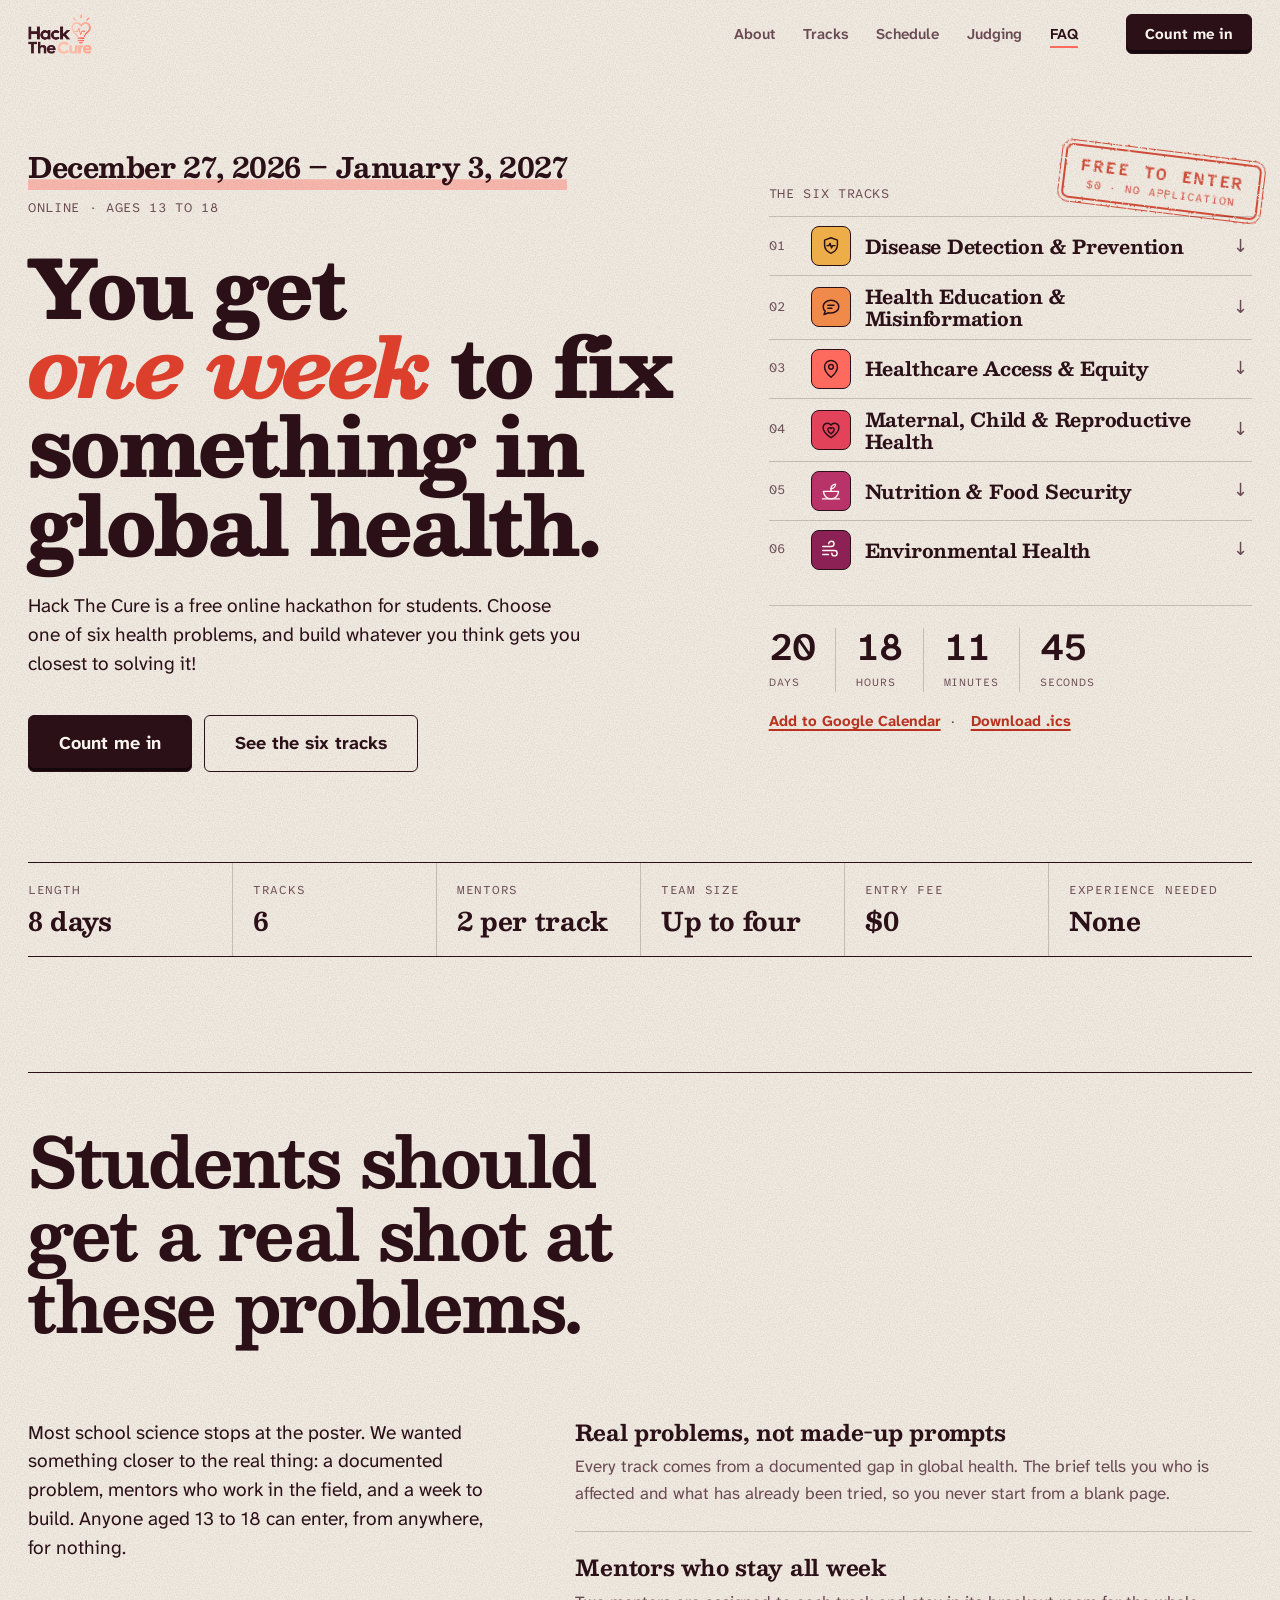
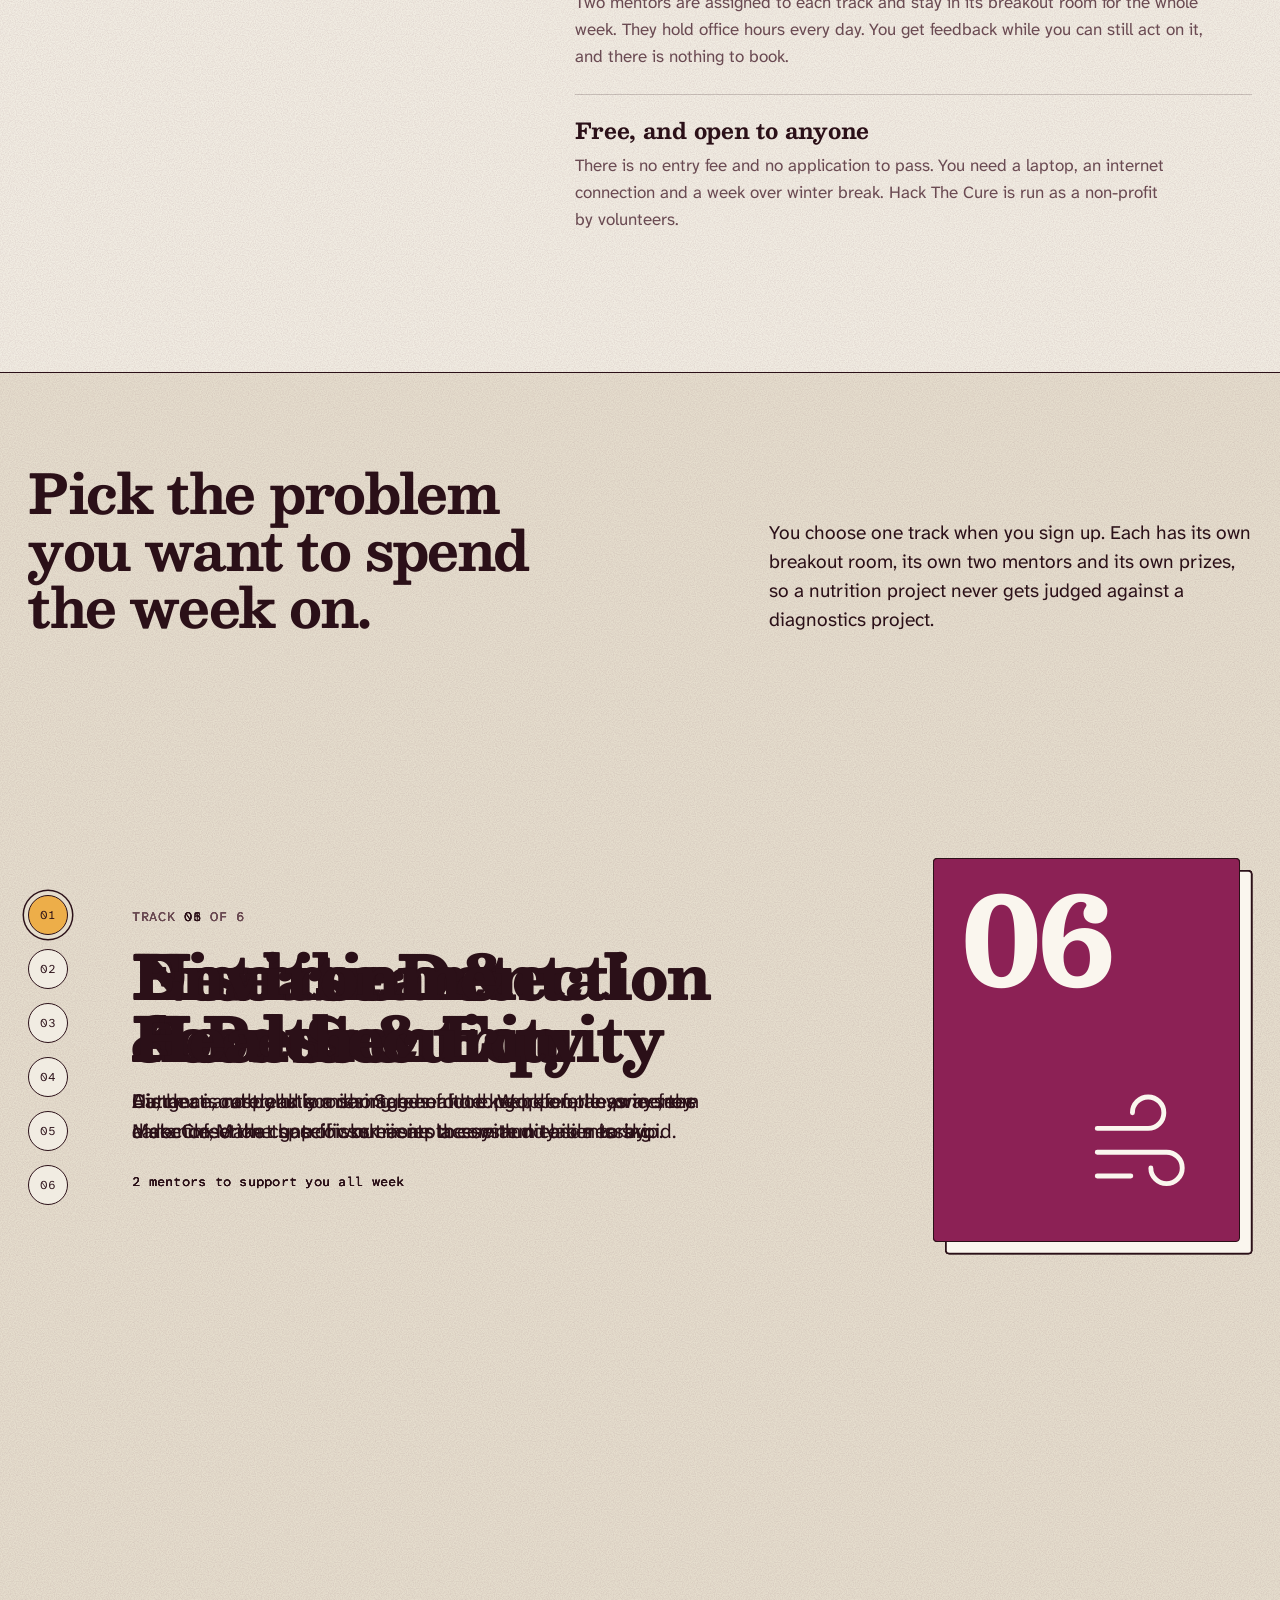
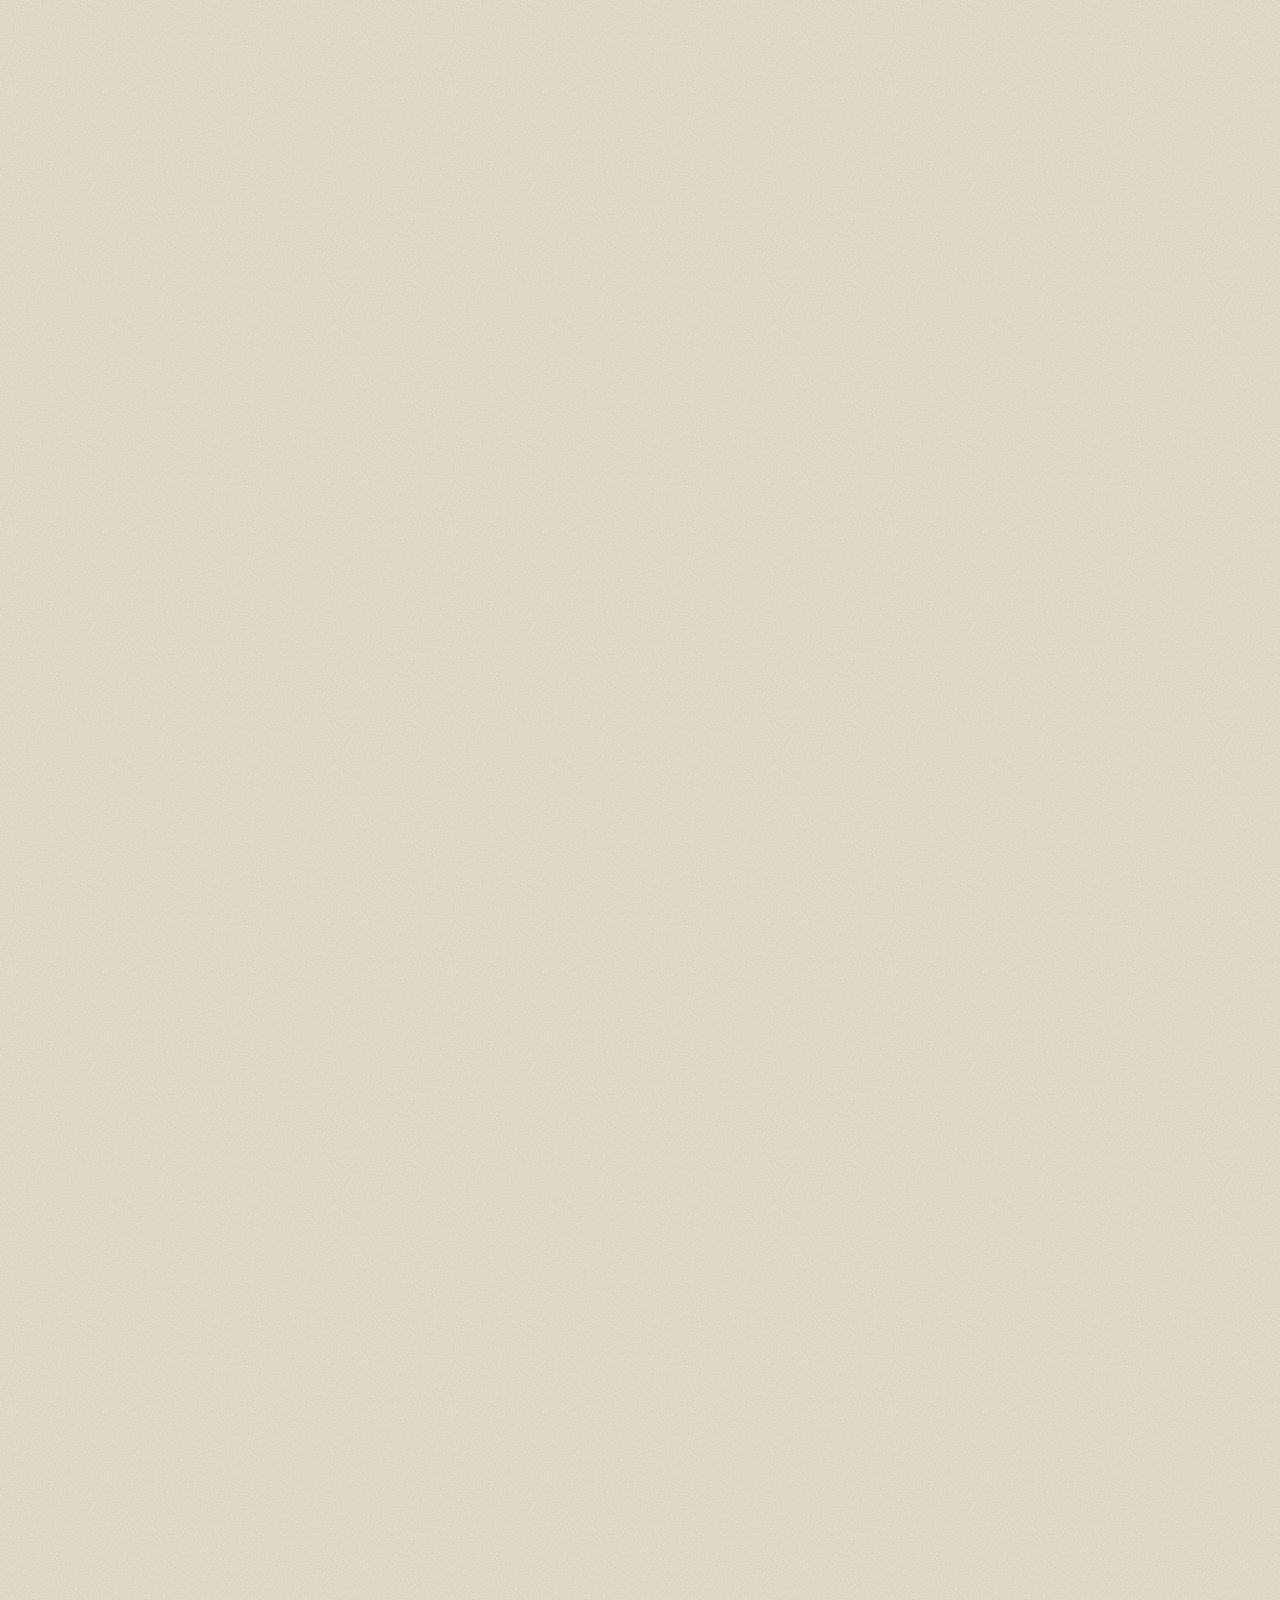
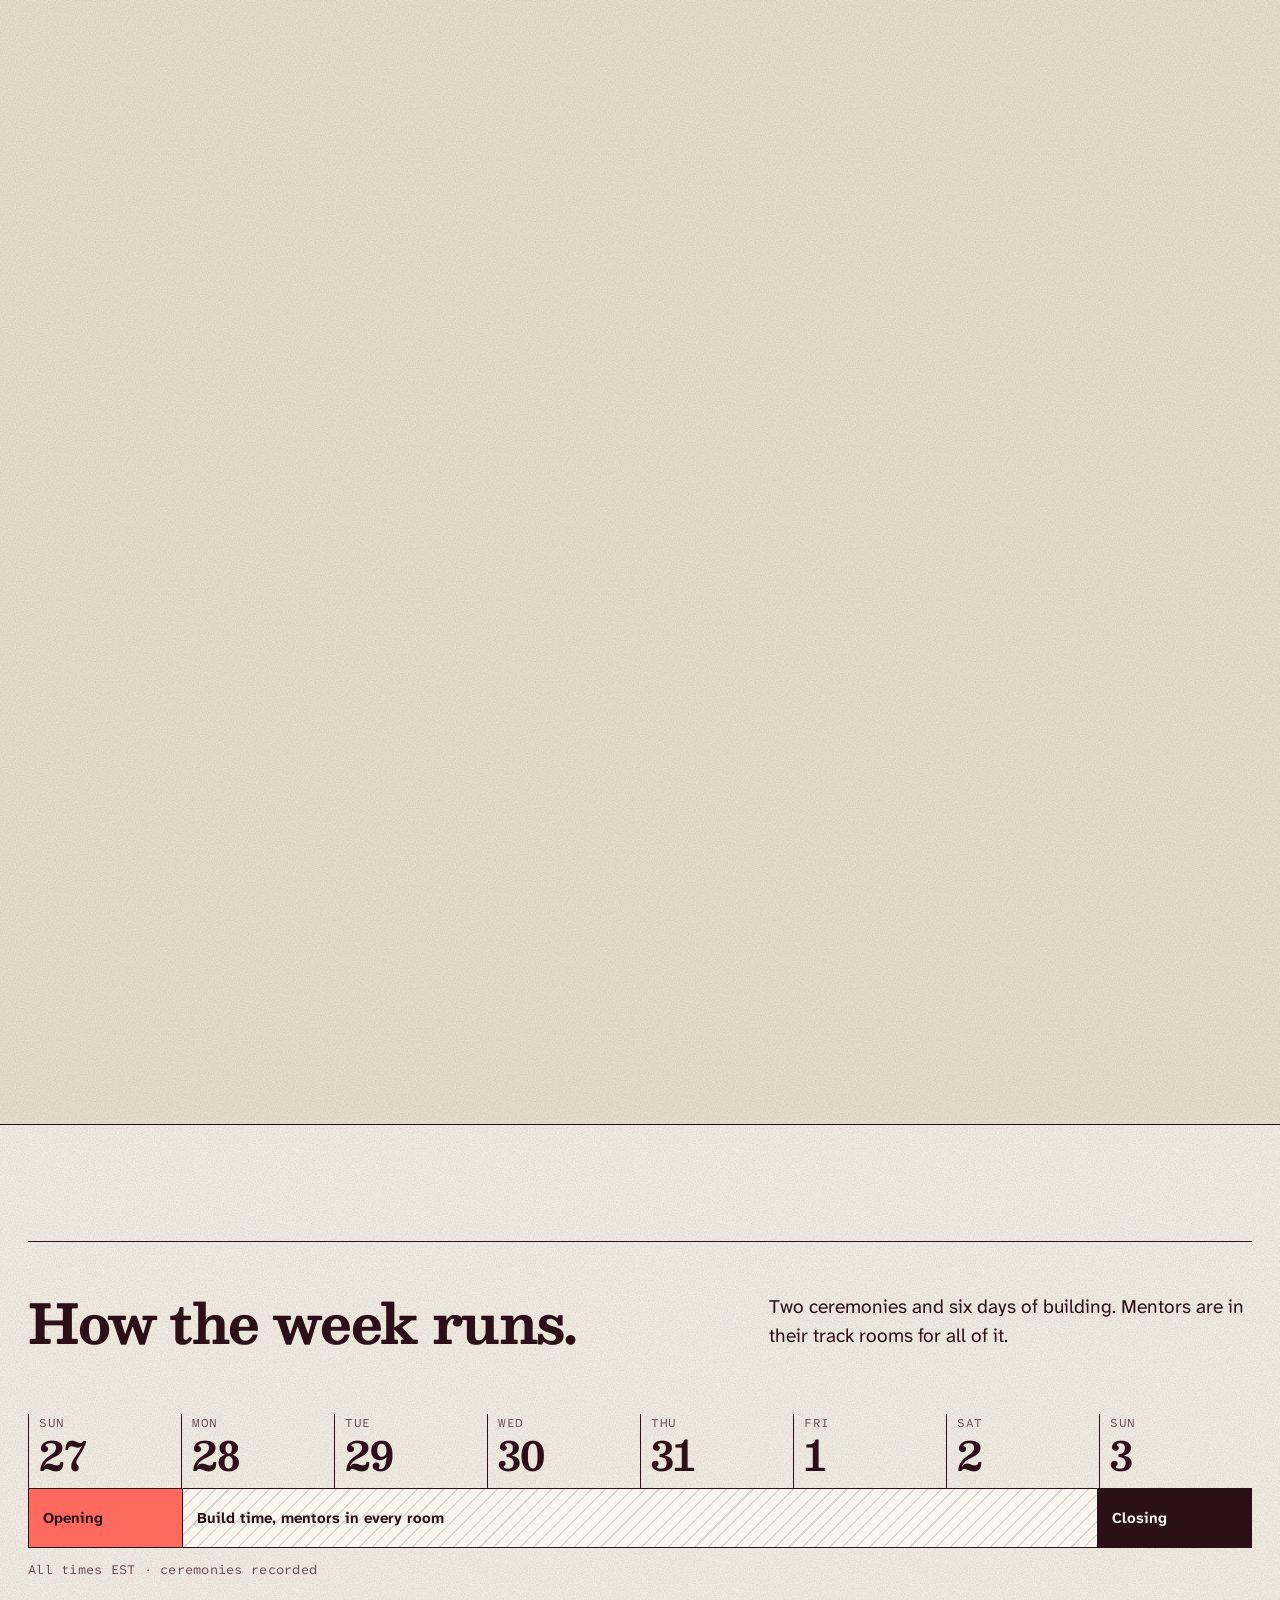
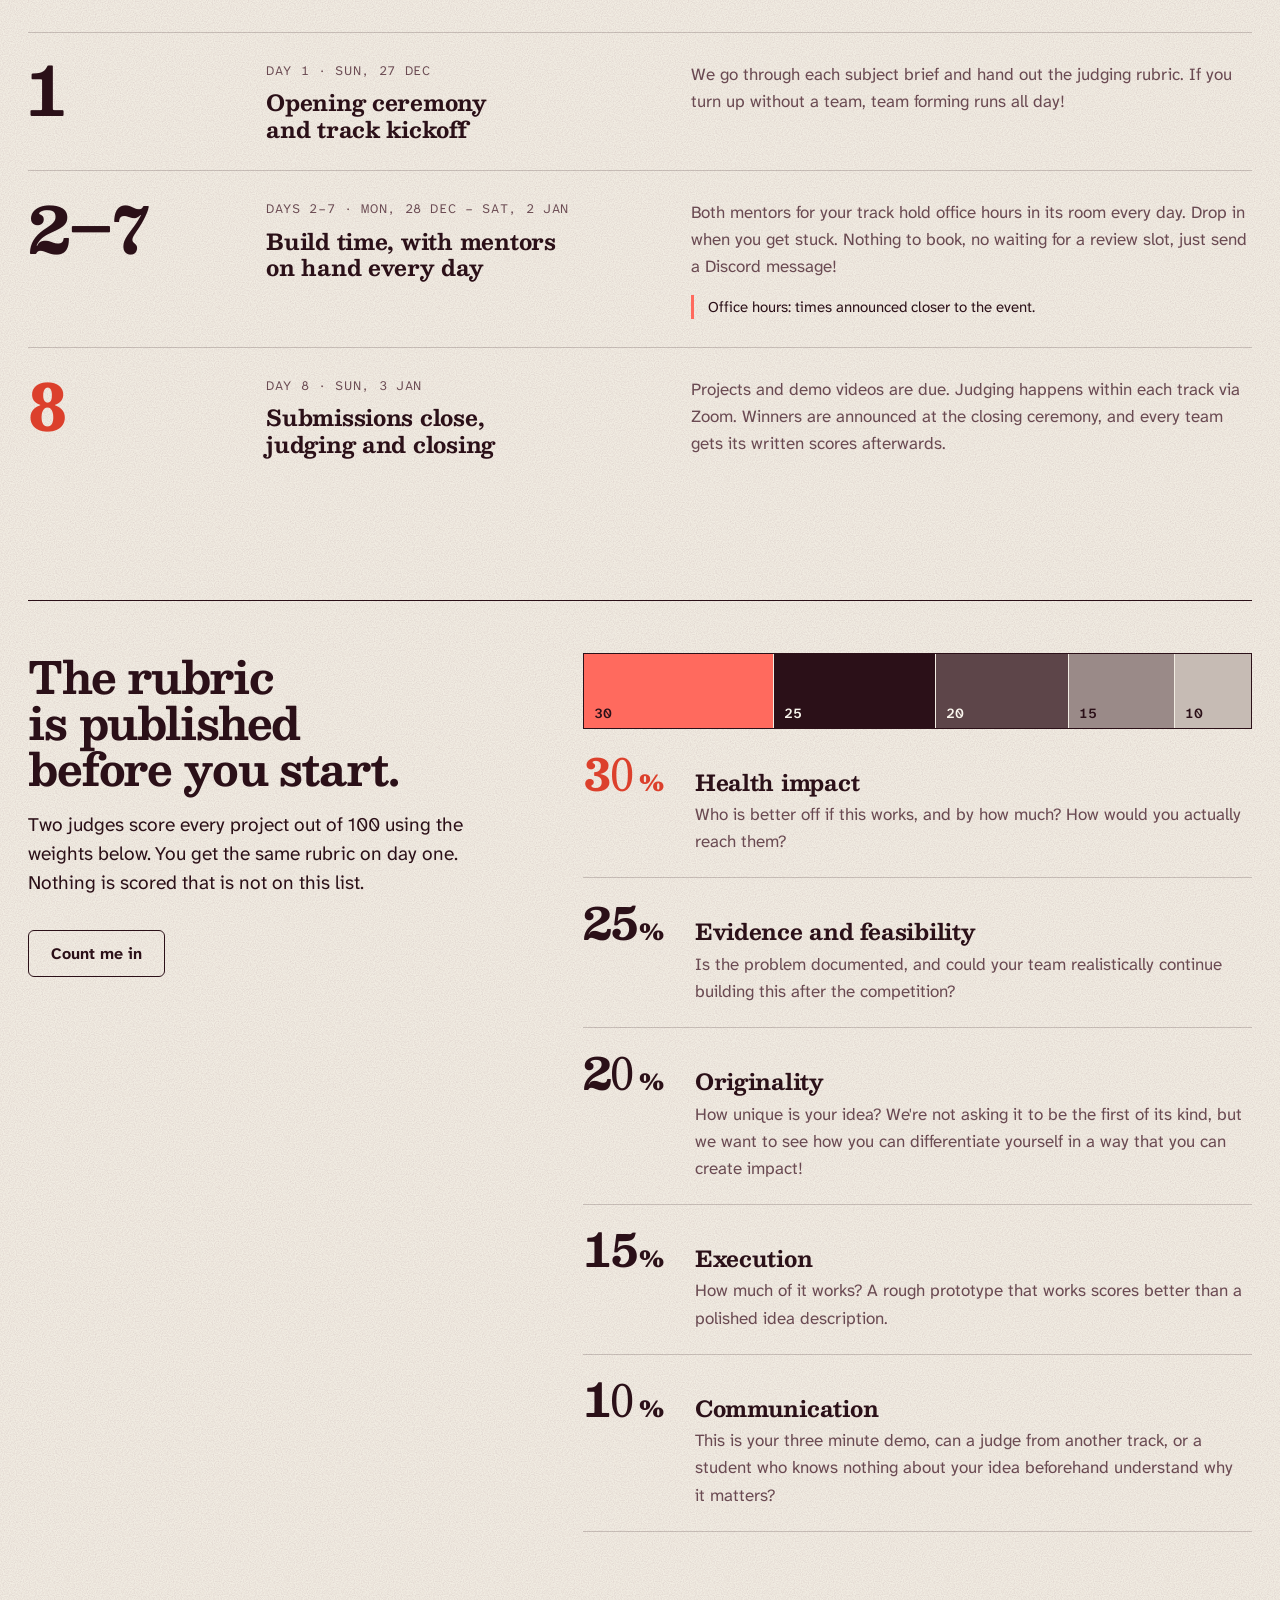
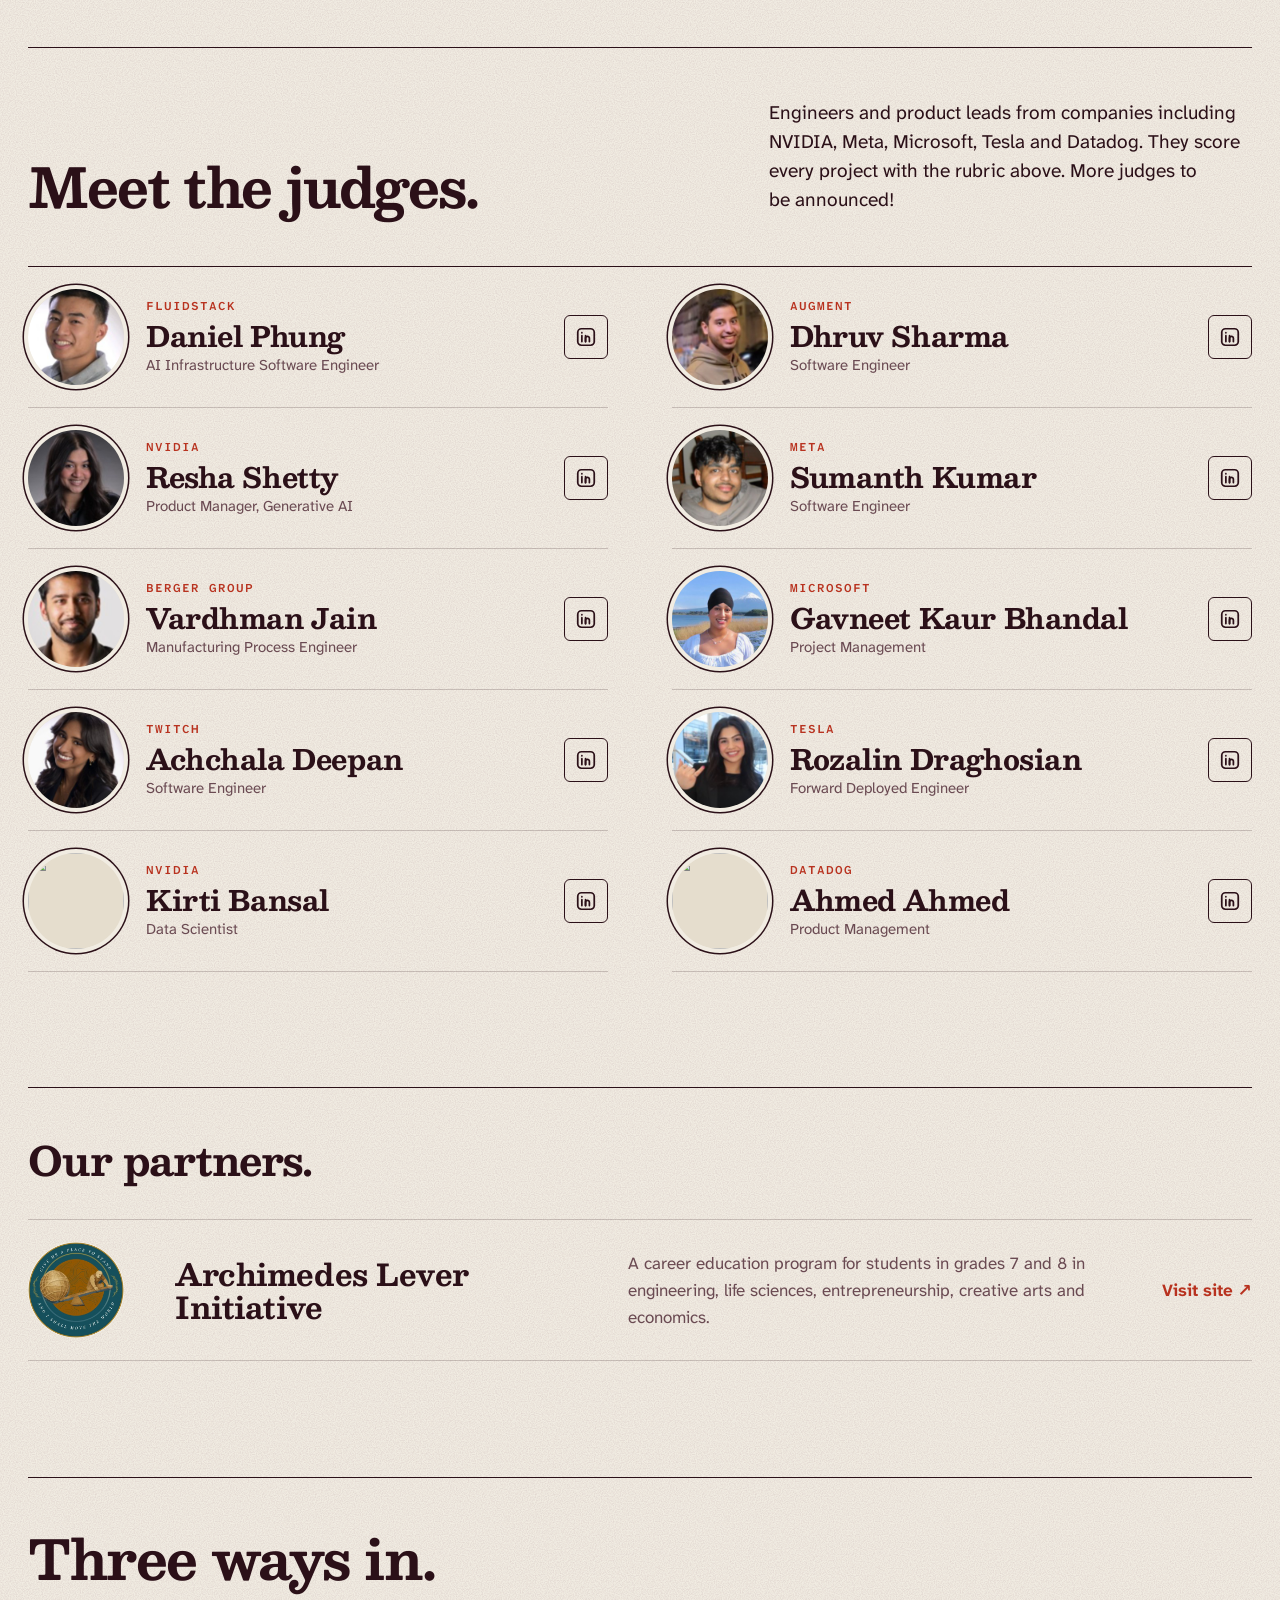
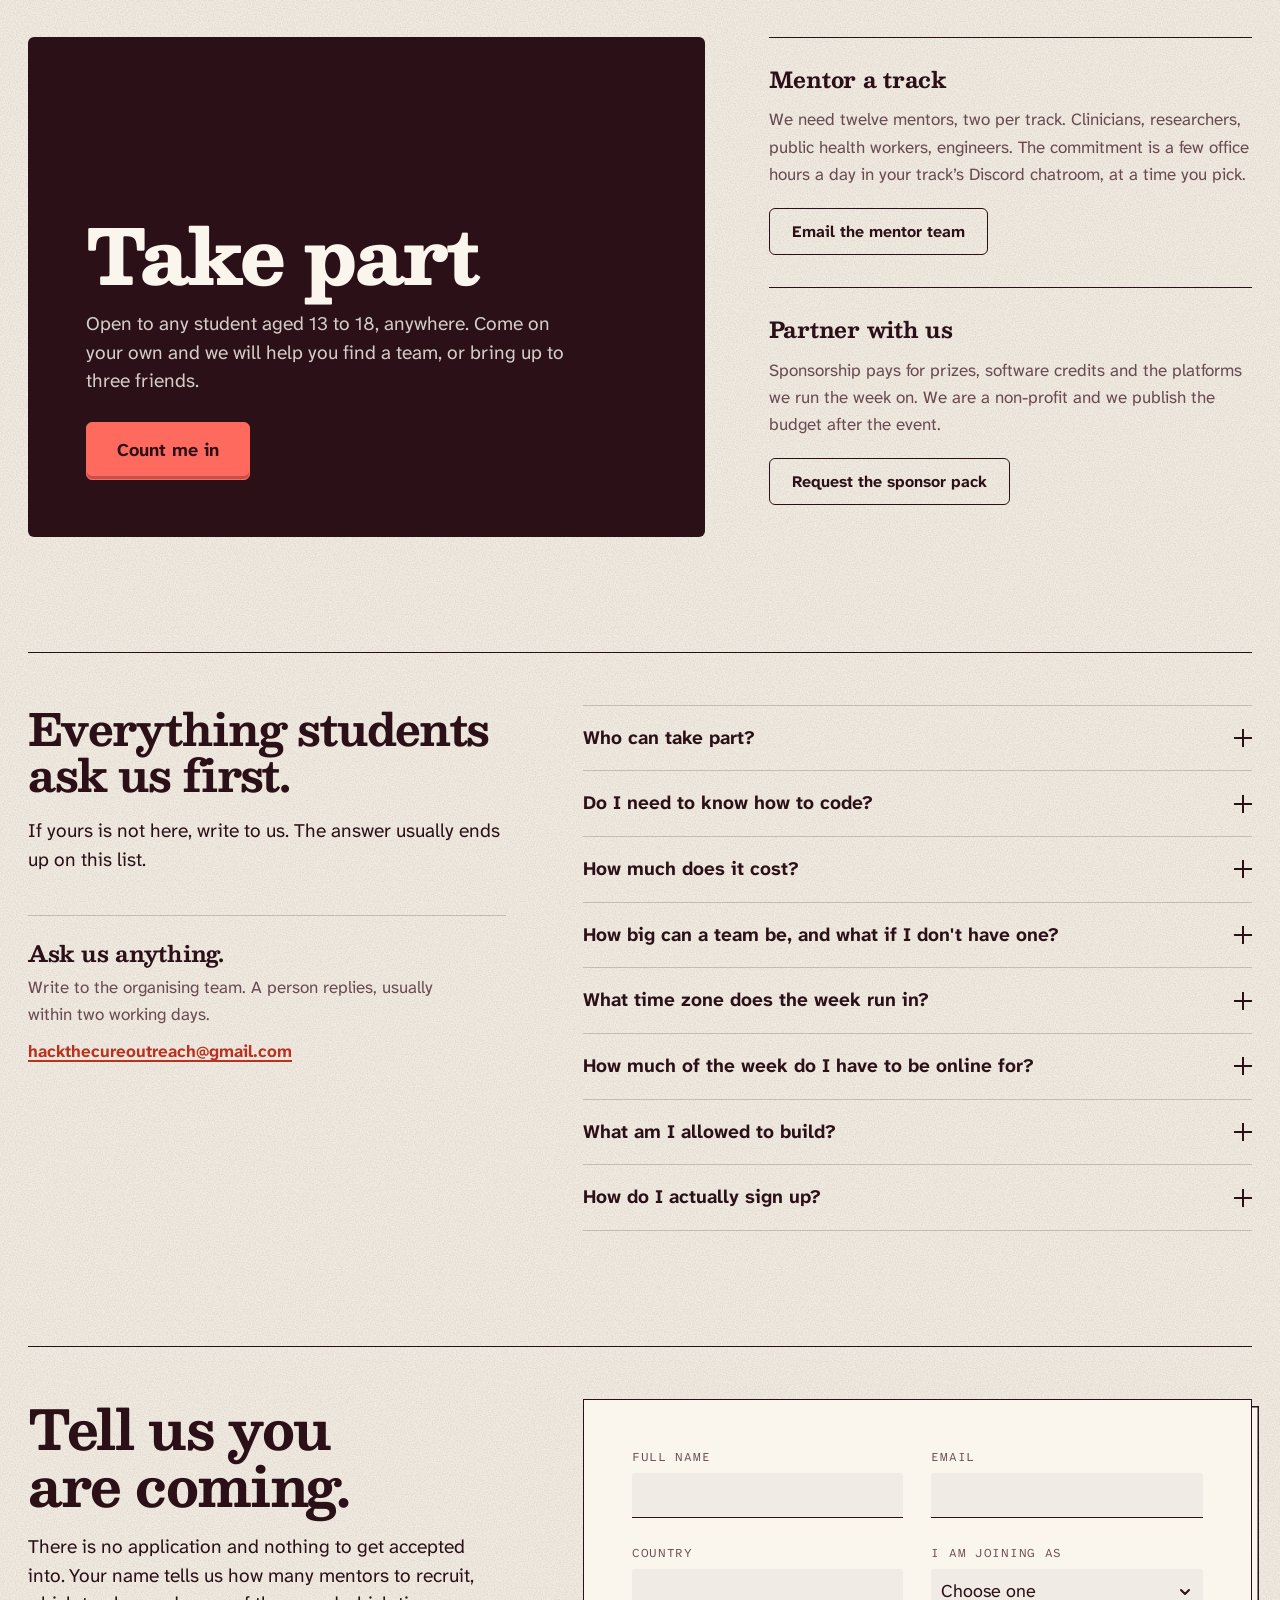
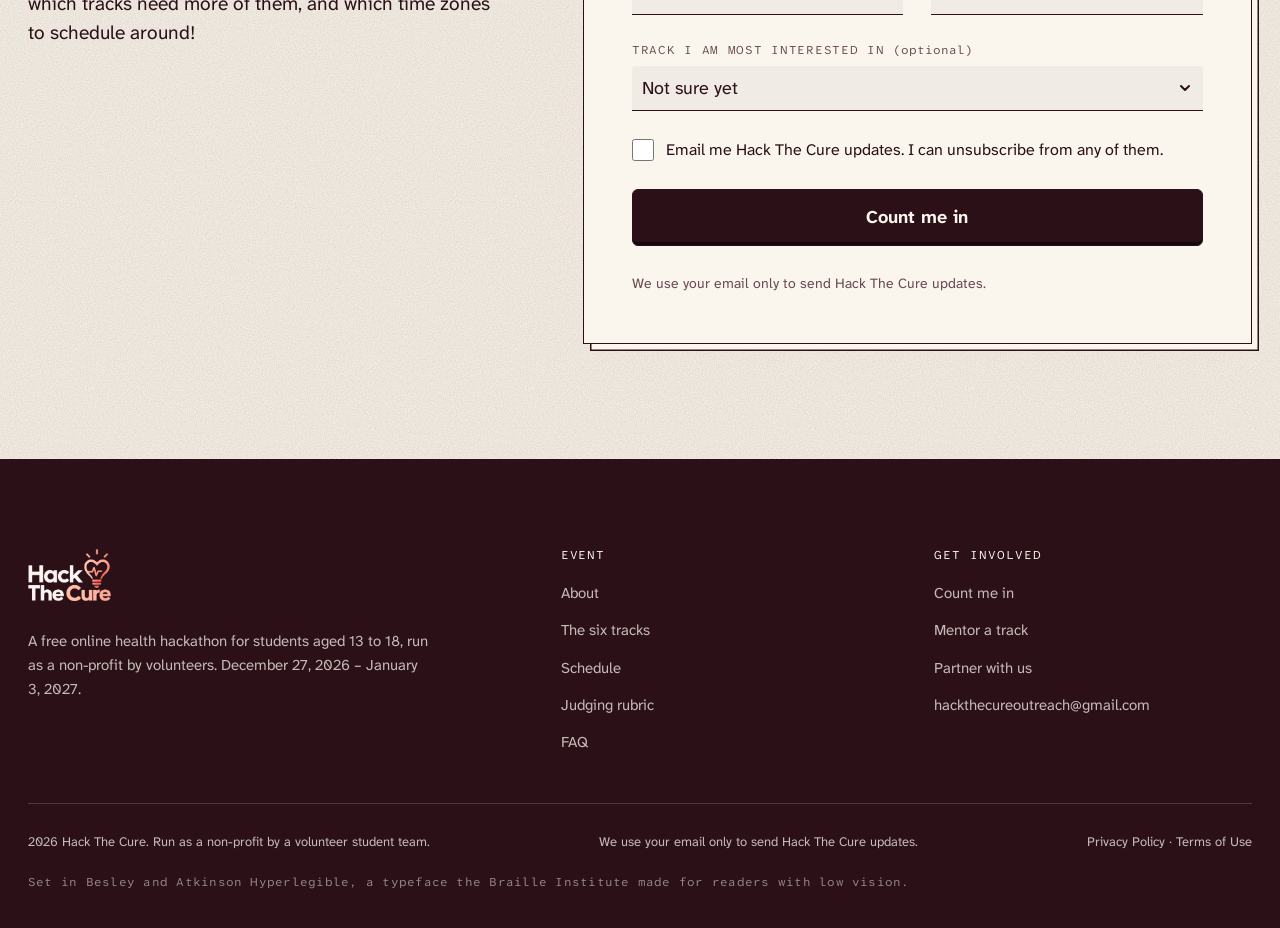
==== commit 6bb93146: "Add files via upload" ====
--- a/hackthecure-redesign/index.html
+++ b/hackthecure-redesign/index.html
@@ -506,7 +506,7 @@
   <div class="wrap">
     <div class="head">
       <h2>Meet the judges.</h2>
-      <p class="lede">Engineers and product leads from companies including NVIDIA, Meta, Microsoft and Tesla. They score every project with the rubric above. More judges to be announced!</p>
+      <p class="lede">Engineers and product leads from companies including NVIDIA, Meta, Microsoft, Tesla and Datadog. They score every project with the rubric above. More judges to be announced!</p>
     </div>
     <ul class="judges__list">
       <li class="judge">
@@ -580,6 +580,24 @@
           <p class="judge__role">Forward Deployed Engineer</p>
         </div>
         <a class="judge__link" href="https://www.linkedin.com/in/rozalin-draghosian/" target="_blank" rel="noopener" aria-label="Rozalin Draghosian on LinkedIn"><svg viewBox="0 0 24 24" fill="none" stroke="currentColor" stroke-width="1.9" stroke-linecap="round" stroke-linejoin="round" aria-hidden="true"><rect x="3" y="3" width="18" height="18" rx="4"/><path d="M7.5 10.5V17M7.5 7.3v.1M11.5 17v-3.6a2.1 2.1 0 0 1 4.2 0V17"/><path d="M11.5 10.5V17"/></svg></a>
+      </li>
+      <li class="judge">
+        <span class="judge__photo"><img src="assets/judges/kirti-bansal.jpg" alt="" width="240" height="240" loading="lazy"></span>
+        <div class="judge__text">
+          <p class="judge__company">NVIDIA</p>
+          <p class="judge__name">Kirti Bansal</p>
+          <p class="judge__role">Data Scientist</p>
+        </div>
+        <a class="judge__link" href="https://www.linkedin.com/in/kirti-bansal/" target="_blank" rel="noopener" aria-label="Kirti Bansal on LinkedIn"><svg viewBox="0 0 24 24" fill="none" stroke="currentColor" stroke-width="1.9" stroke-linecap="round" stroke-linejoin="round" aria-hidden="true"><rect x="3" y="3" width="18" height="18" rx="4"/><path d="M7.5 10.5V17M7.5 7.3v.1M11.5 17v-3.6a2.1 2.1 0 0 1 4.2 0V17"/><path d="M11.5 10.5V17"/></svg></a>
+      </li>
+      <li class="judge">
+        <span class="judge__photo"><img src="assets/judges/ahmed-ahmed.jpg" alt="" width="240" height="240" loading="lazy"></span>
+        <div class="judge__text">
+          <p class="judge__company">Datadog</p>
+          <p class="judge__name">Ahmed Ahmed</p>
+          <p class="judge__role">Product Management</p>
+        </div>
+        <a class="judge__link" href="https://www.linkedin.com/in/ahmed-ahmed24/" target="_blank" rel="noopener" aria-label="Ahmed Ahmed on LinkedIn"><svg viewBox="0 0 24 24" fill="none" stroke="currentColor" stroke-width="1.9" stroke-linecap="round" stroke-linejoin="round" aria-hidden="true"><rect x="3" y="3" width="18" height="18" rx="4"/><path d="M7.5 10.5V17M7.5 7.3v.1M11.5 17v-3.6a2.1 2.1 0 0 1 4.2 0V17"/><path d="M11.5 10.5V17"/></svg></a>
       </li>
     </ul>
   </div>
--- a/hackthecure-redesign/css/styles.css
+++ b/hackthecure-redesign/css/styles.css
@@ -863,6 +863,31 @@
   .judge { grid-template-columns: 72px minmax(0, 1fr) auto; gap: 16px; }
   .judge__photo { width: 72px; height: 72px; }
 }
+
+/* Partners: one ruled row per partner, the whole row is the link. */
+.partners h2 { font-size: clamp(1.75rem, 3.4vw, 2.5rem); }
+.partner {
+  display: grid;
+  grid-template-columns: 96px minmax(0, 5fr) minmax(0, 6fr) auto;
+  gap: 12px clamp(24px, 4vw, 56px);
+  align-items: center;
+  margin-top: clamp(24px, 3vw, 40px);
+  padding-block: 22px;
+  border-block: 1px solid var(--rule);
+  text-decoration: none;
+}
+.partner__name {
+  font-family: var(--font-display);
+  font-size: clamp(1.375rem, 2.4vw, 1.875rem);
+  font-weight: 700;
+  line-height: 1.1;
+  letter-spacing: -0.015em;
+}
+.partner__logo { width: 96px; height: 96px; border-radius: 50%; }
+.partner__about { color: var(--ink-soft); max-width: 52ch; }
+.partner__go { font-weight: 700; color: var(--red); white-space: nowrap; text-decoration: underline transparent 2px; text-underline-offset: 5px; transition: text-decoration-color var(--dur-1) var(--ease); }
+.partner:hover .partner__go, .partner:focus-visible .partner__go { text-decoration-color: var(--coral); }
+@media (max-width: 880px) { .partner { grid-template-columns: 72px minmax(0, 1fr); } .partner__logo { width: 72px; height: 72px; grid-row: span 2; } .partner__about, .partner__go { grid-column: 2; } }
 
 /* ----------------------------------------------------------- 12. Involved */
 /* Students first: one large block, the other two ruled beside it. */
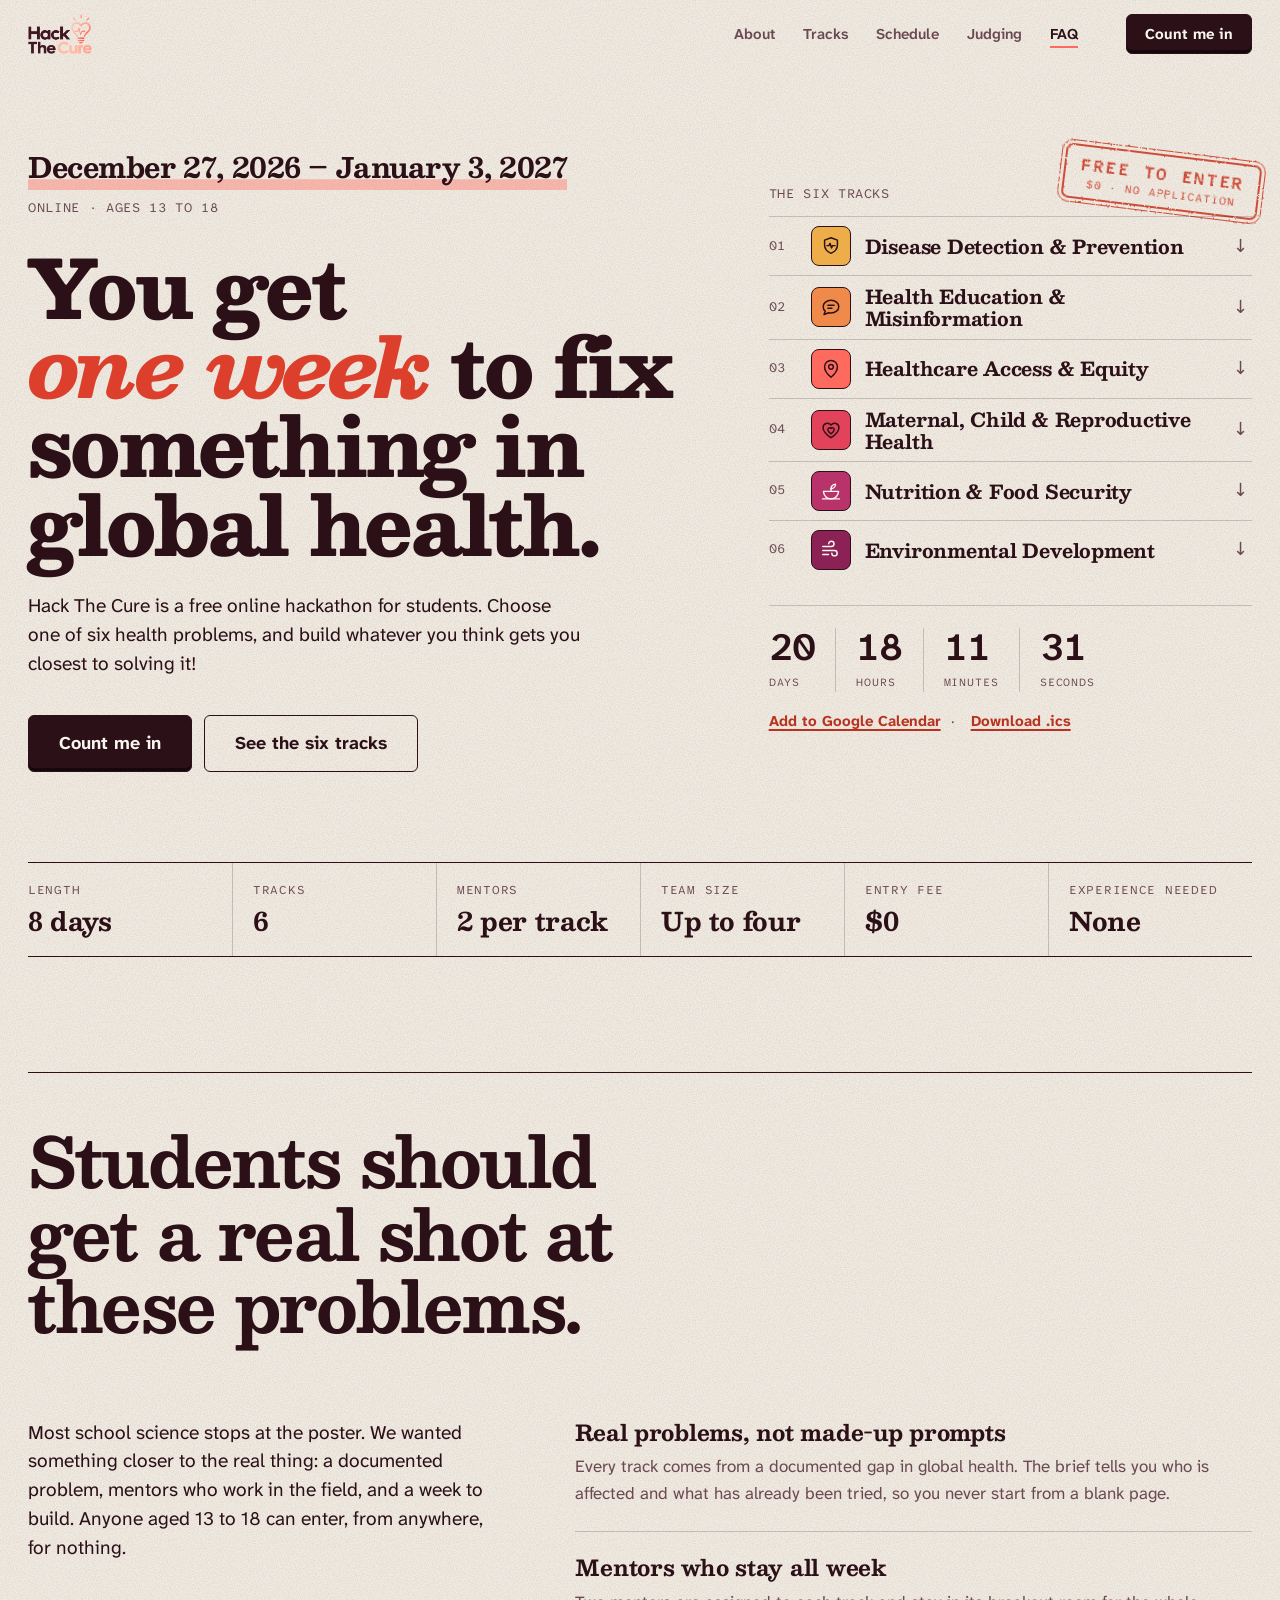
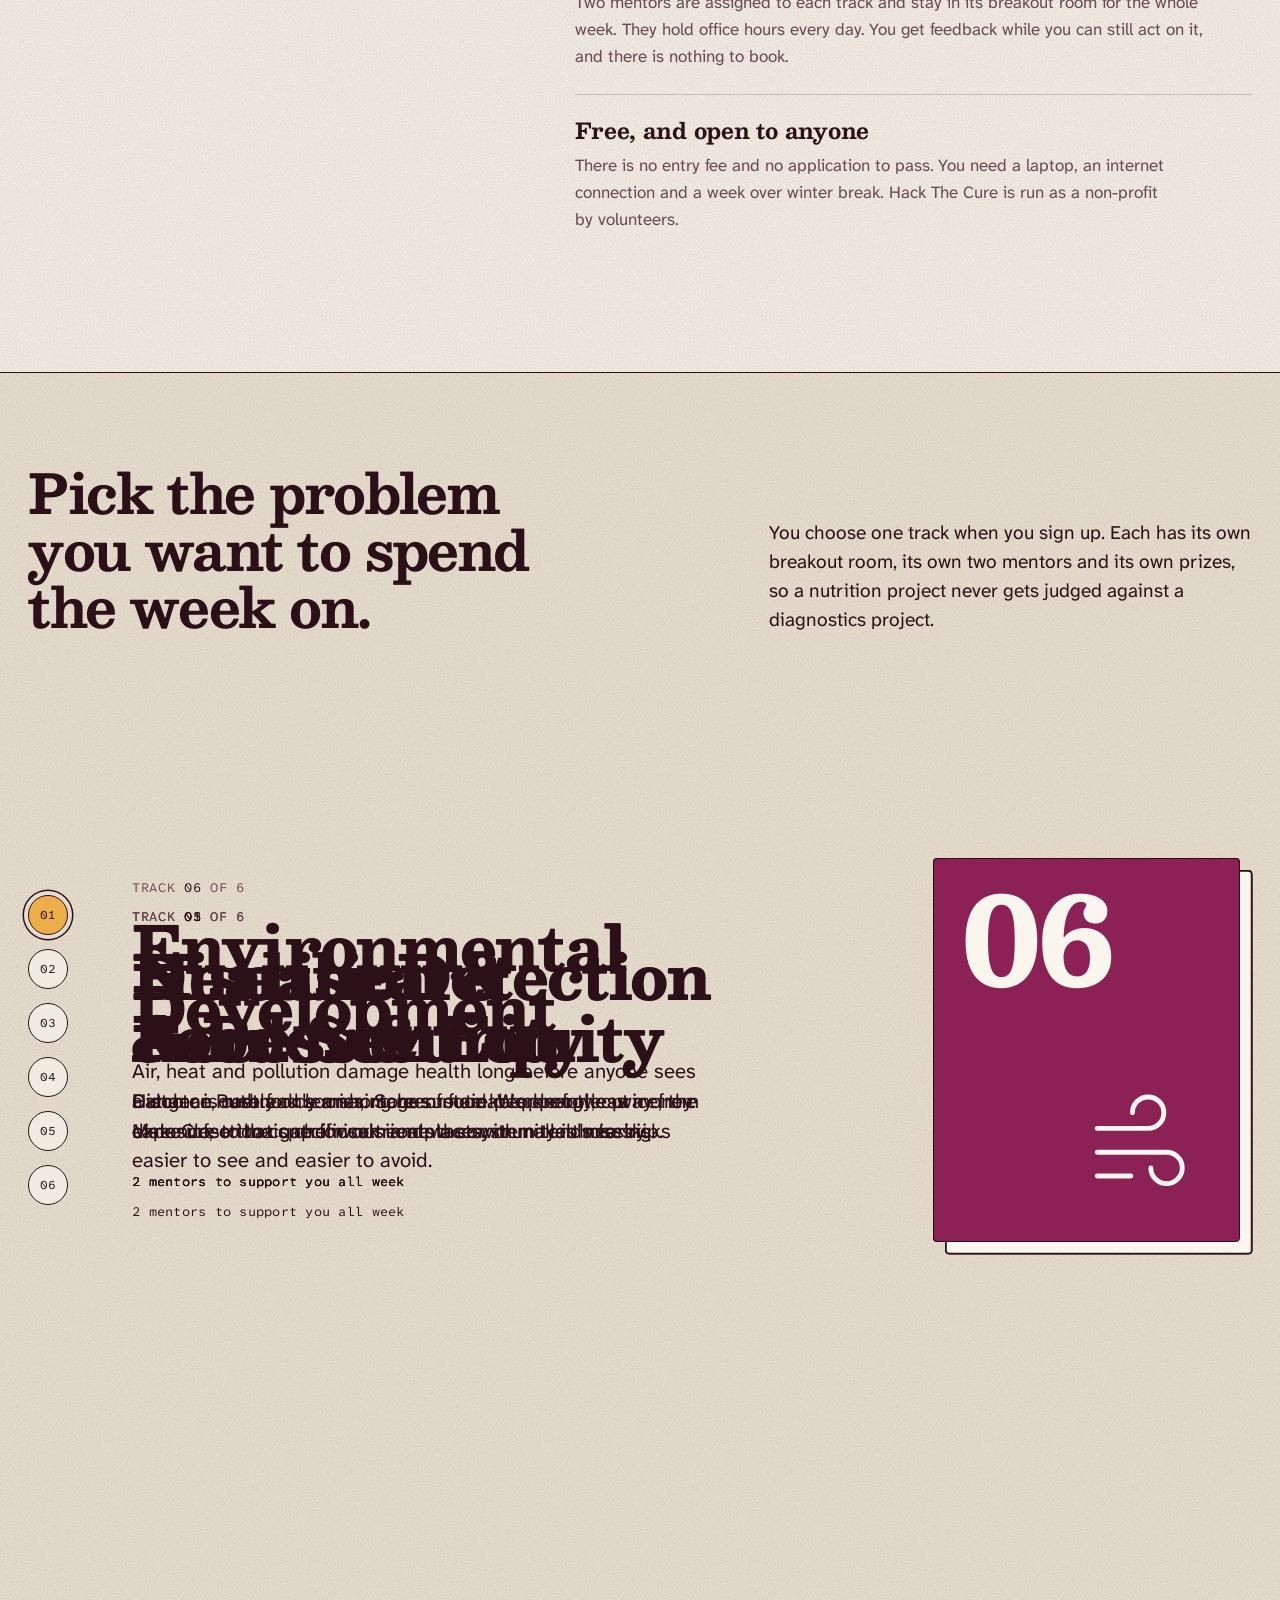
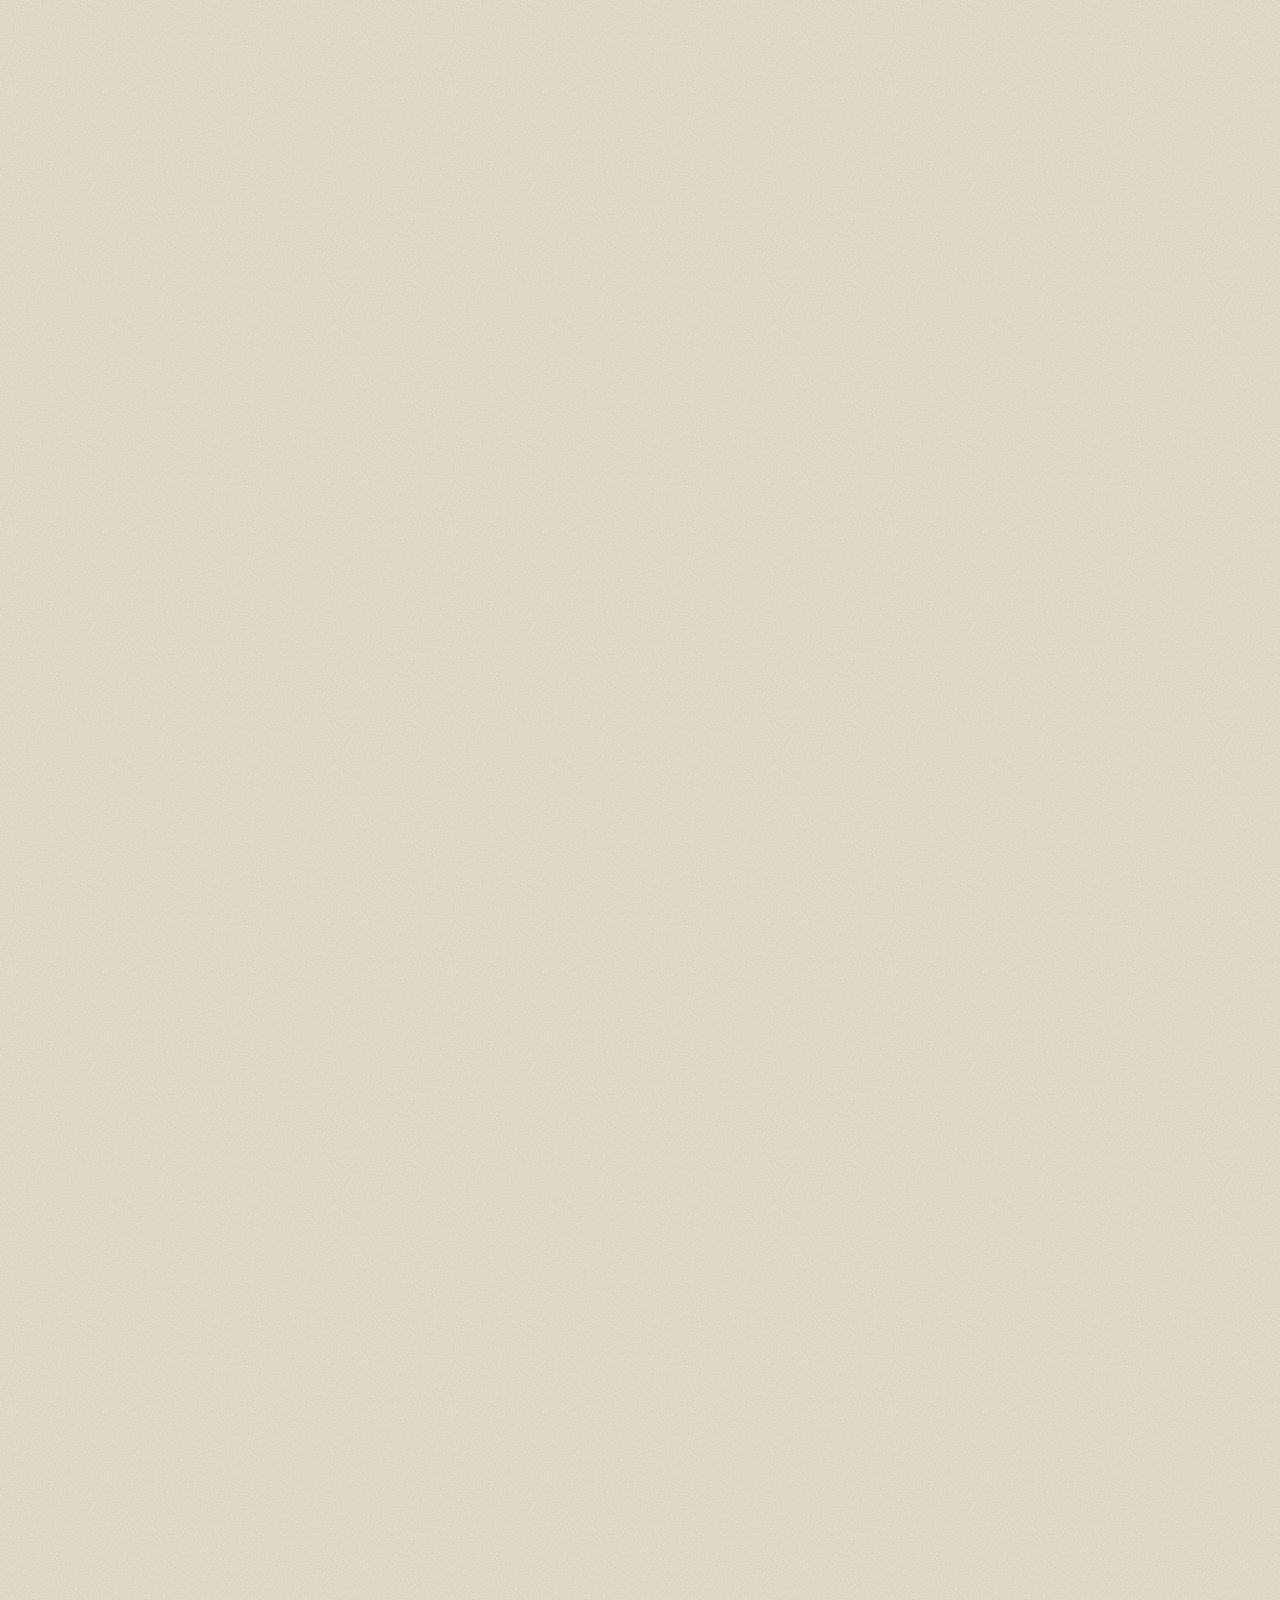
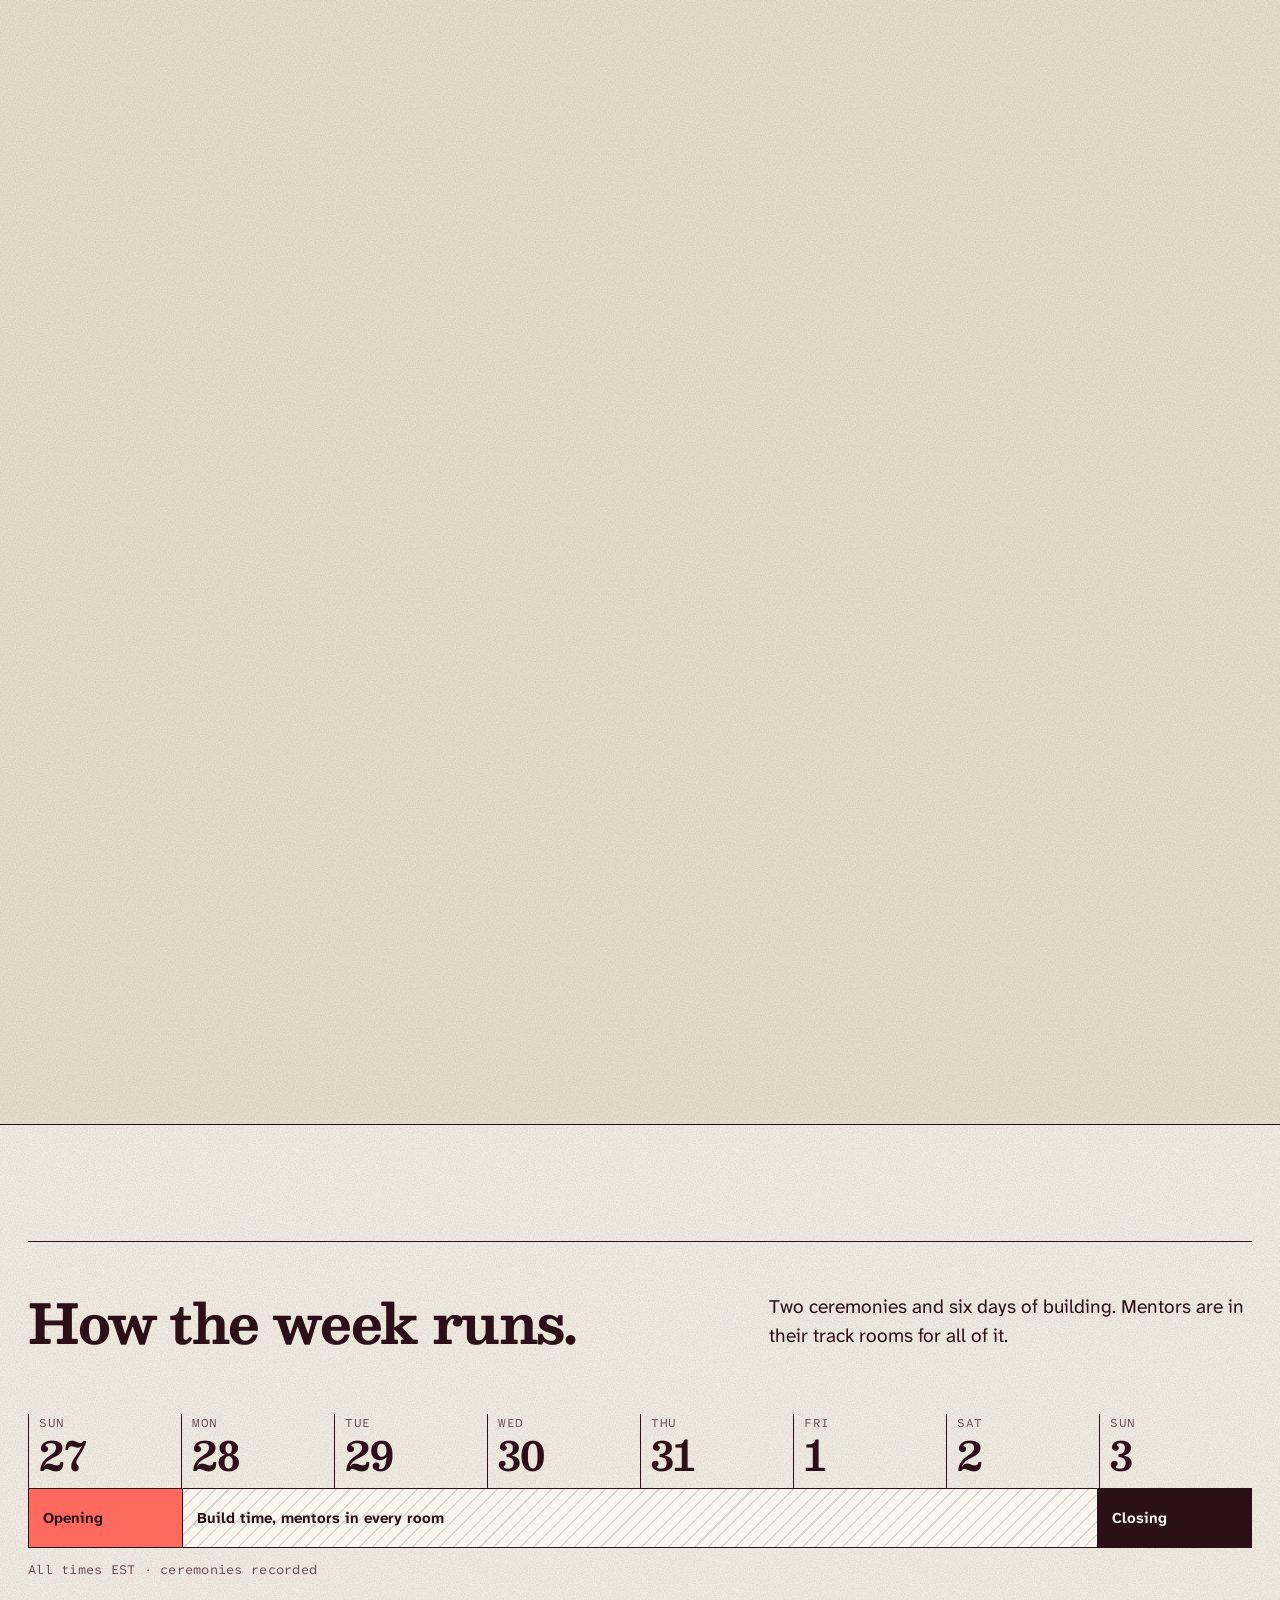
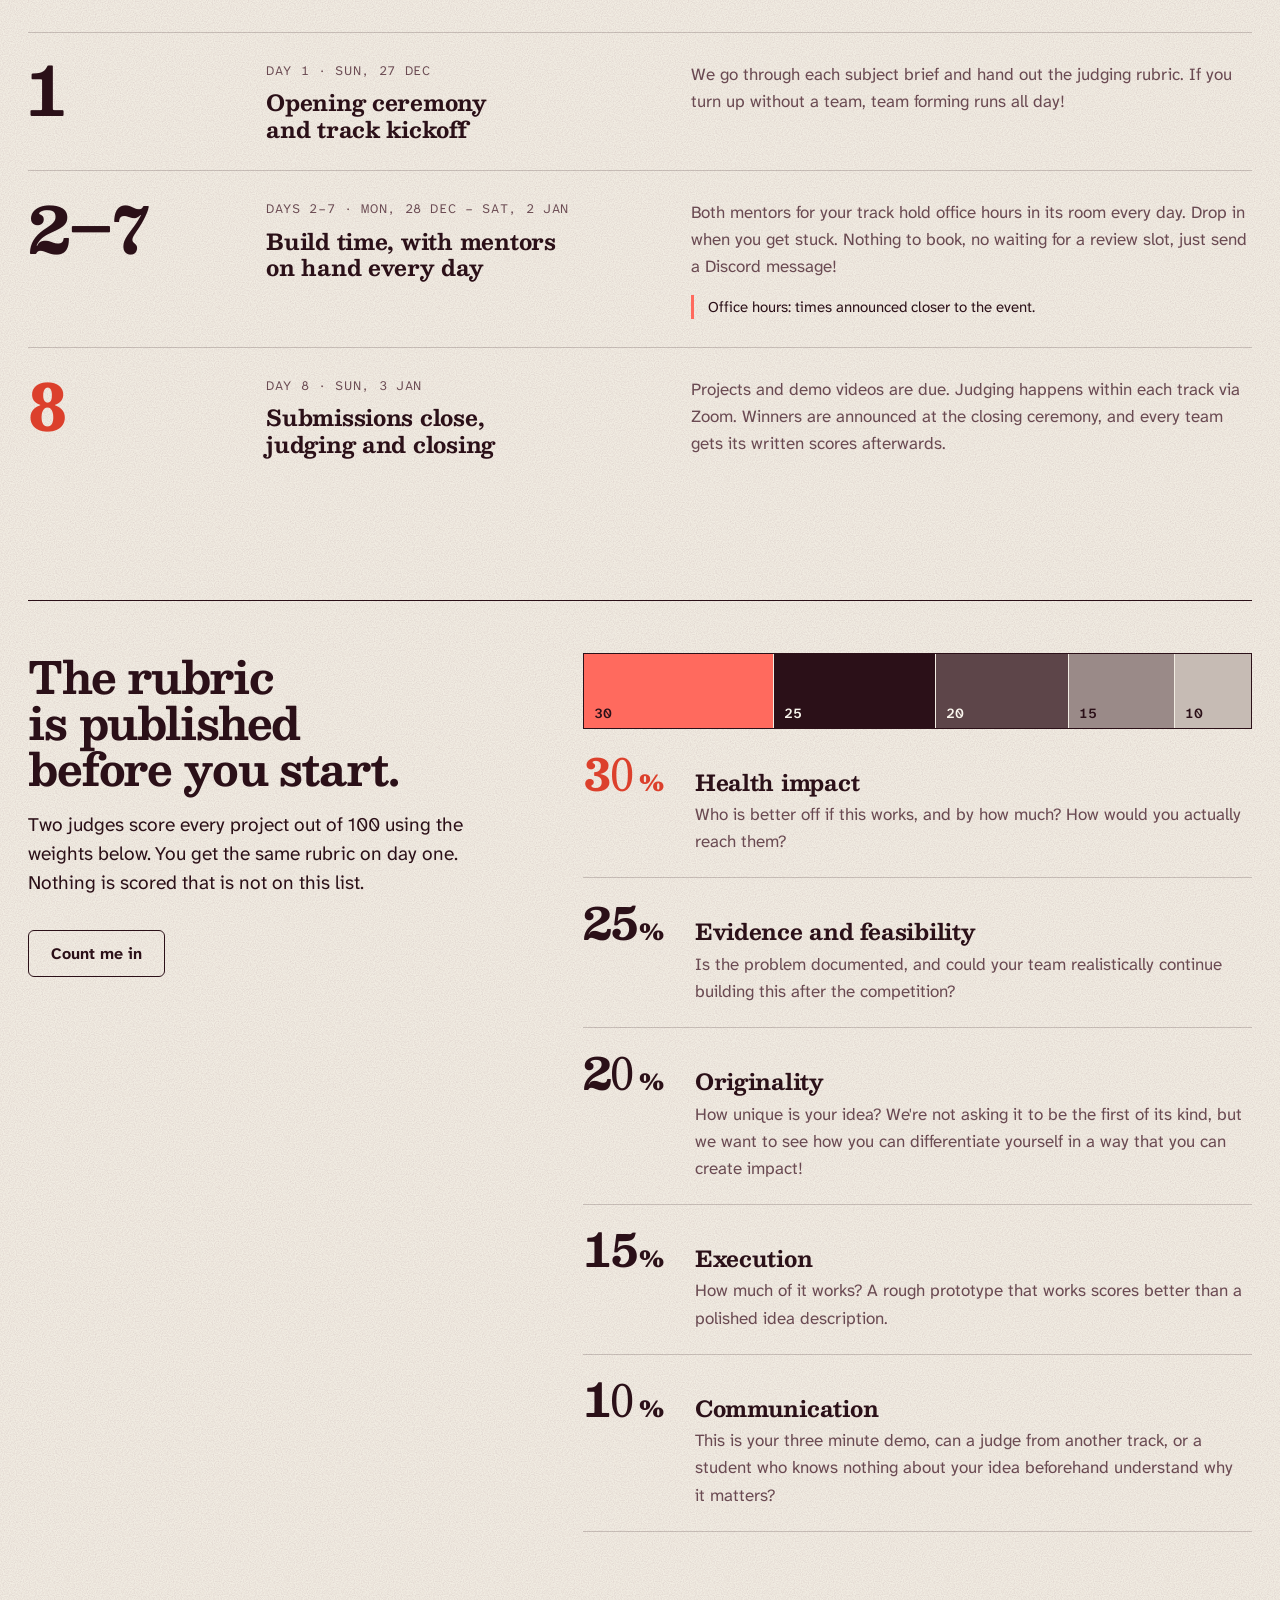
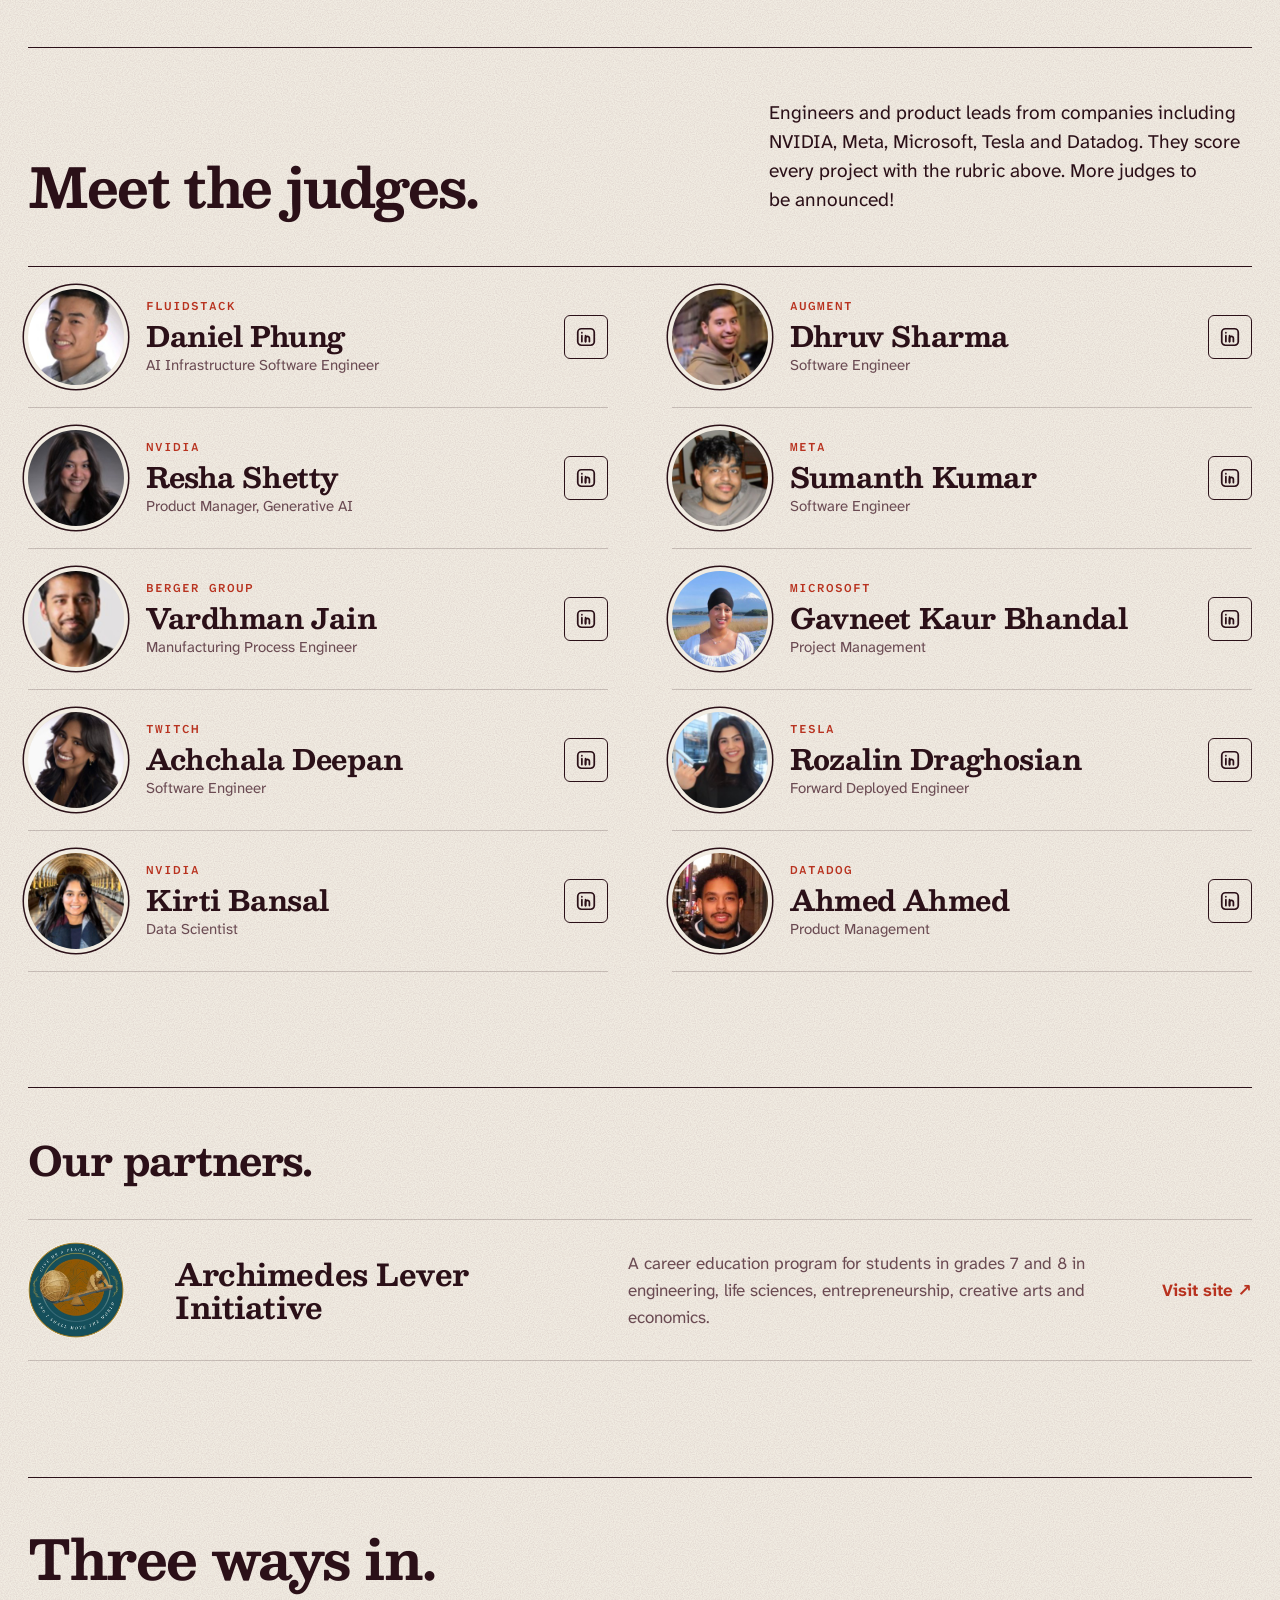
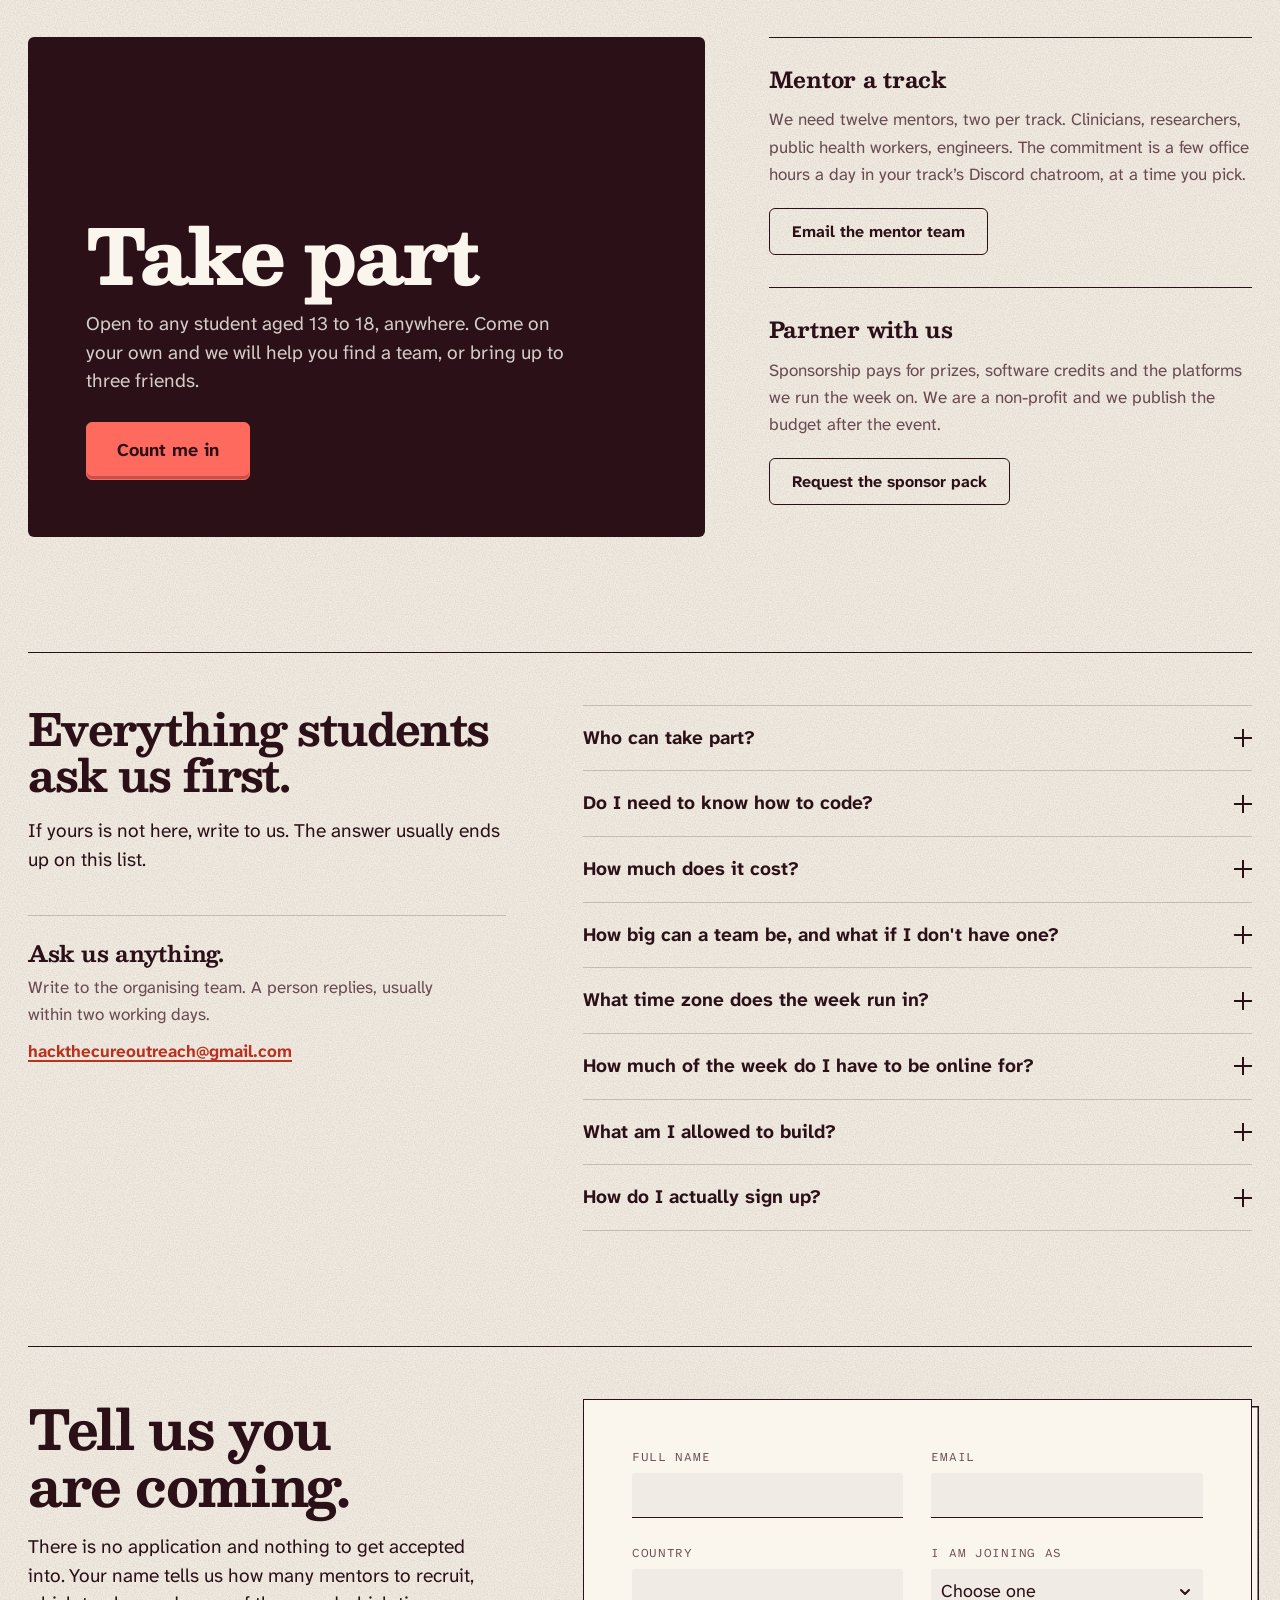
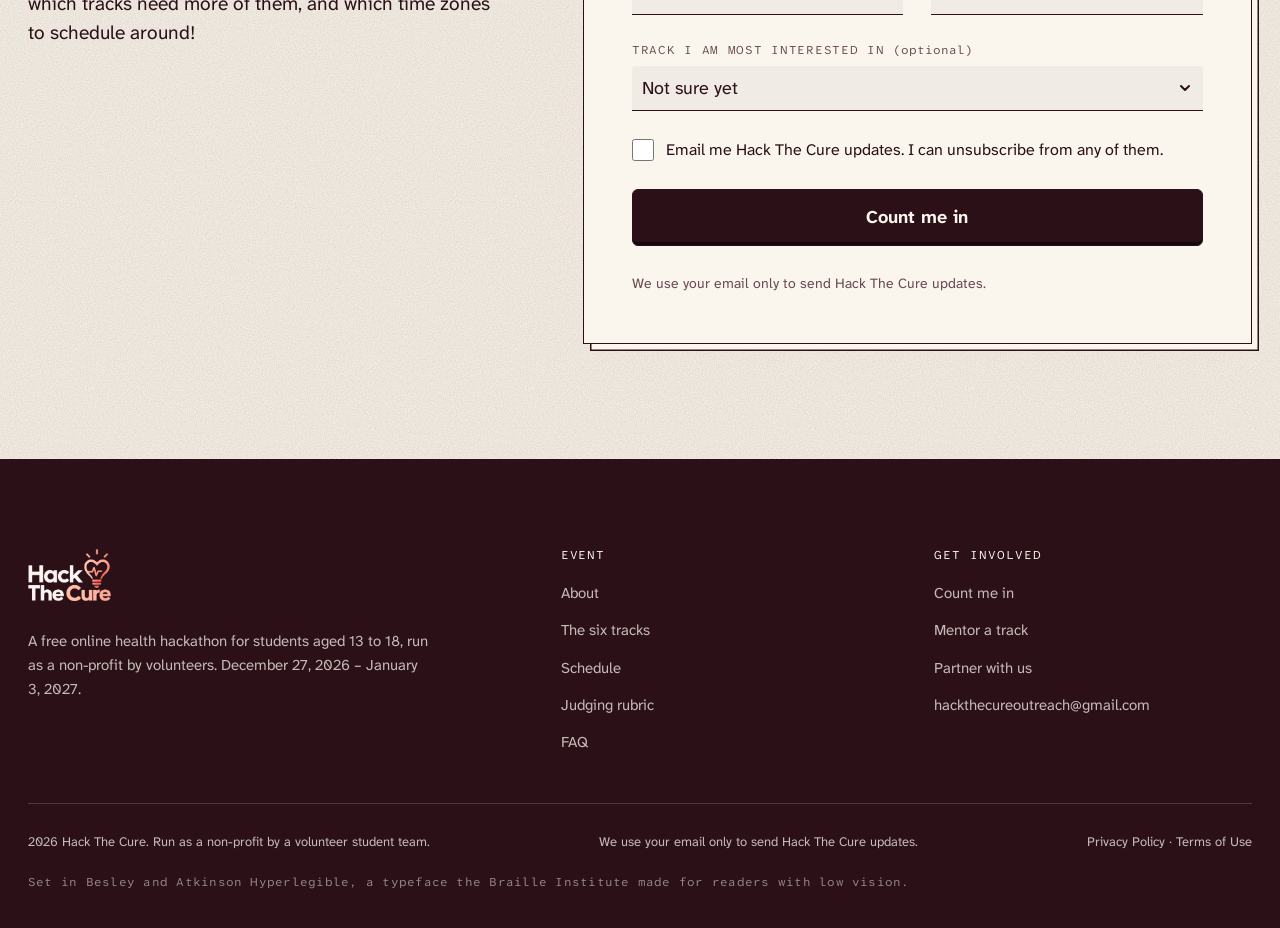
==== commit 695fab09: "Add files via upload" ====
--- a/hackthecure-redesign/index.html
+++ b/hackthecure-redesign/index.html
@@ -175,7 +175,7 @@
           <li><a href="#track-6">
             <span class="trackindex__num">06</span>
             <span class="trackindex__chip" aria-hidden="true"><svg viewBox="0 0 24 24" fill="none" stroke="currentColor" stroke-width="1.6" stroke-linecap="round" stroke-linejoin="round"><path d="M3 8.2h9.4a2.9 2.9 0 1 0-2.9-2.9"/><path d="M3 12.6h12.8a2.9 2.9 0 1 1-2.9 2.9"/><path d="M3 17h6.2"/></svg></span>
-            <span class="trackindex__name">Environmental Health</span>
+            <span class="trackindex__name">Environmental Development</span>
             <span class="trackindex__go" aria-hidden="true">&darr;</span>
           </a></li>
         </ol>
@@ -284,7 +284,7 @@
           <li><button class="trackreel__pip" type="button" data-goto="2" aria-label="Track 3, Healthcare Access and Equity"><span>03</span></button></li>
           <li><button class="trackreel__pip" type="button" data-goto="3" aria-label="Track 4, Maternal, Child and Reproductive Health"><span>04</span></button></li>
           <li><button class="trackreel__pip" type="button" data-goto="4" aria-label="Track 5, Nutrition and Food Security"><span>05</span></button></li>
-          <li><button class="trackreel__pip" type="button" data-goto="5" aria-label="Track 6, Environmental Health"><span>06</span></button></li>
+          <li><button class="trackreel__pip" type="button" data-goto="5" aria-label="Track 6, Environmental Development"><span>06</span></button></li>
         </ol>
 
         <div class="trackreel__panels">
@@ -351,8 +351,8 @@
           <article class="trackpanel" id="track-6" data-index="5">
             <div class="trackpanel__body">
               <p class="trackpanel__index label"><span>Track</span> 06 <span class="trackpanel__of">of 6</span></p>
-              <h3>Environmental Health</h3>
-              <p class="trackpanel__blurb">Air, heat and pollution damage health long before anyone sees a doctor. Make those risks easier to see and easier to avoid.</p>
+              <h3>Environmental Development</h3>
+              <p class="trackpanel__blurb">Air, heat and pollution damage health long before anyone sees a doctor. Push for cleaner, more sustainable energy, cut exposure to toxic chemicals and waste, or make those risks easier to see and easier to avoid.</p>
               <p class="trackpanel__meta">2 mentors to support you all week</p>
             </div>
             <div class="trackpanel__art" aria-hidden="true">
@@ -825,7 +825,7 @@
           <option value="Healthcare Access &amp; Equity">Healthcare Access &amp; Equity</option>
           <option value="Maternal, Child &amp; Reproductive Health">Maternal, Child &amp; Reproductive Health</option>
           <option value="Nutrition &amp; Food Security">Nutrition &amp; Food Security</option>
-          <option value="Environmental Health">Environmental Health</option>
+          <option value="Environmental Development">Environmental Development</option>
         </select>
       </div>
 
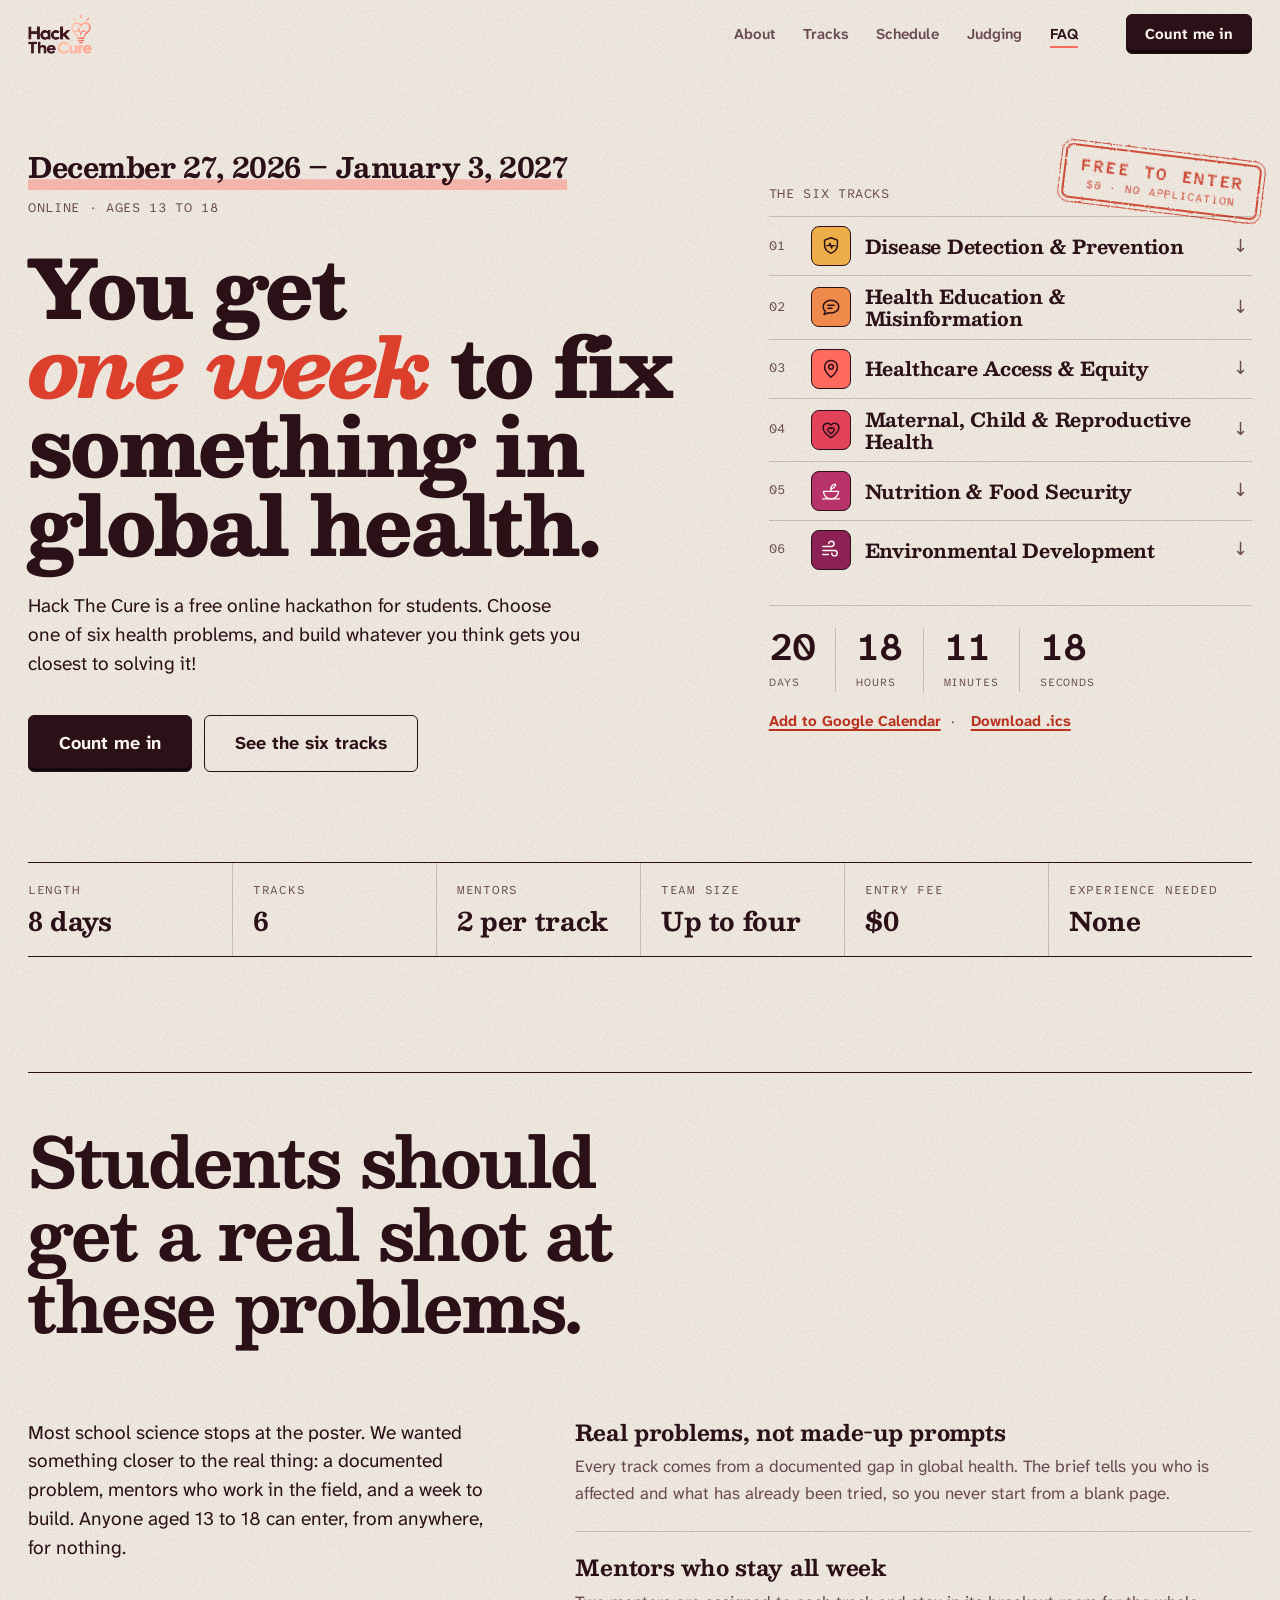
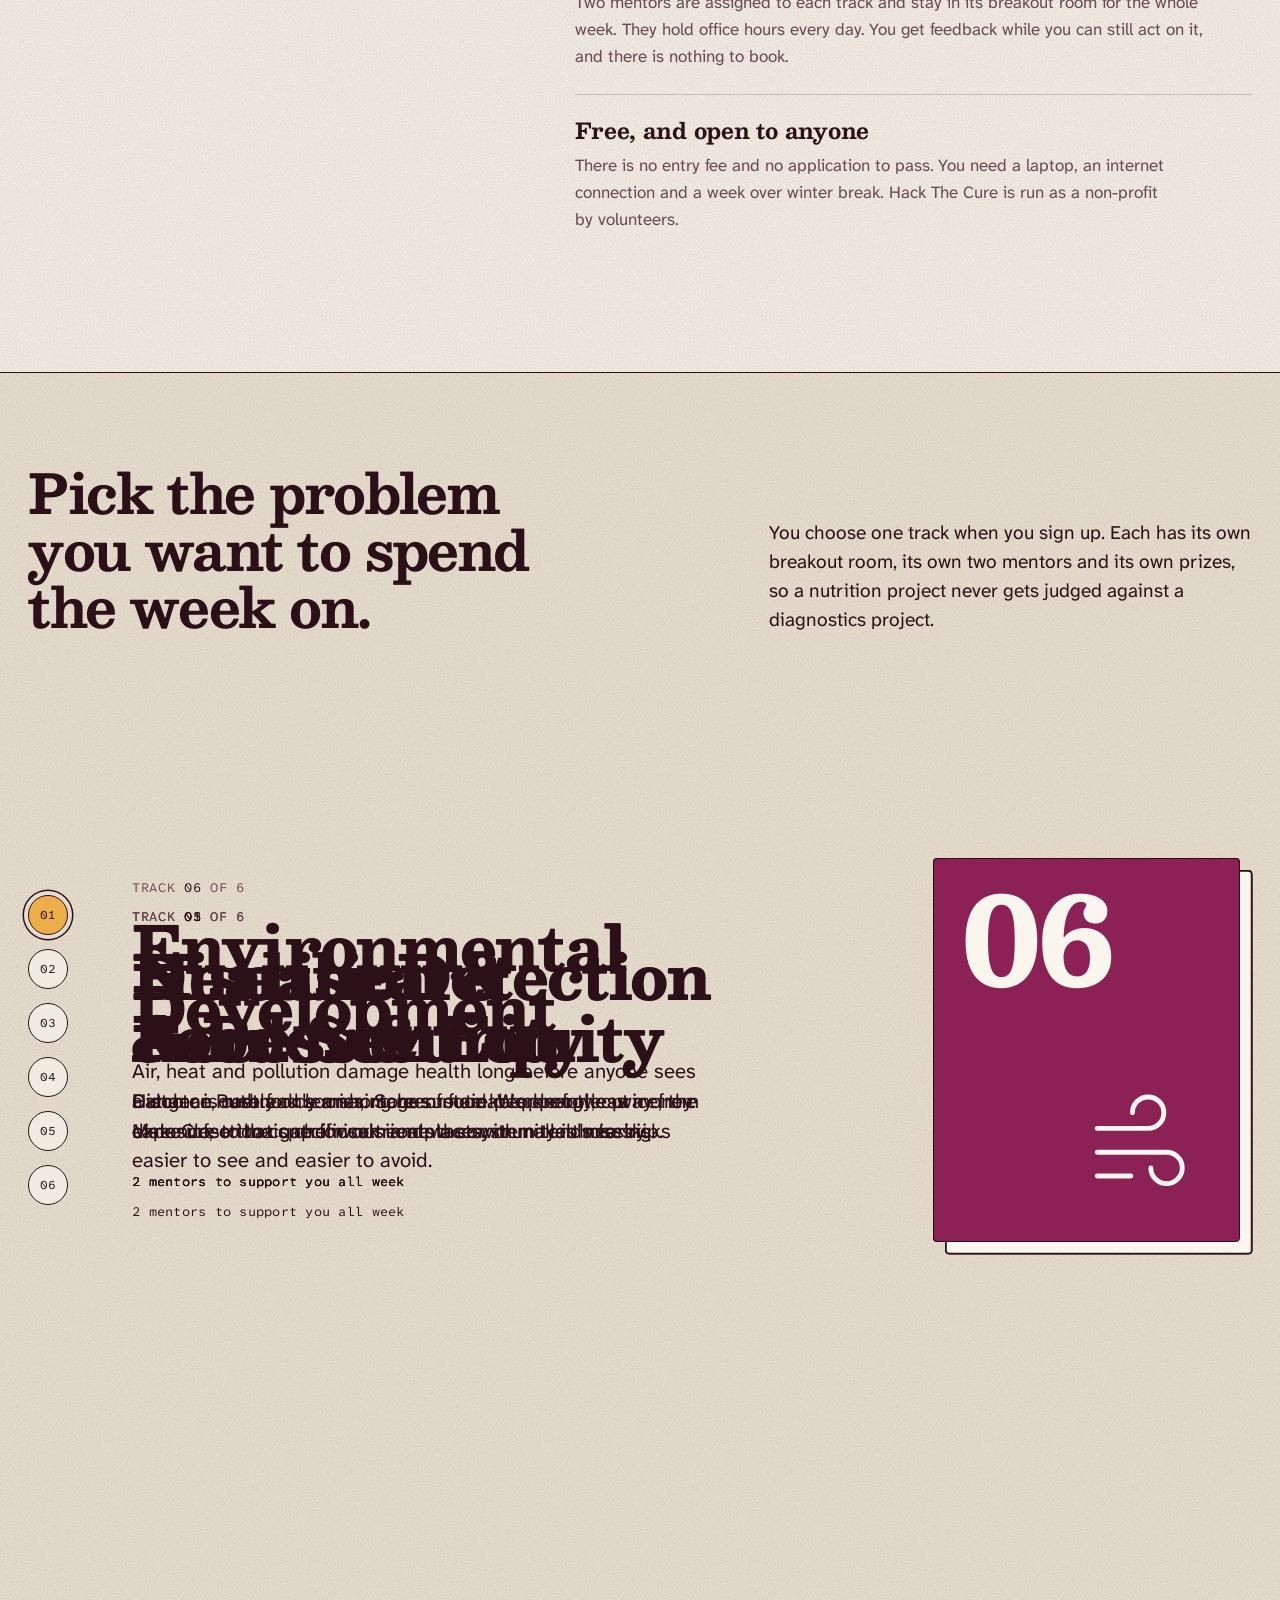
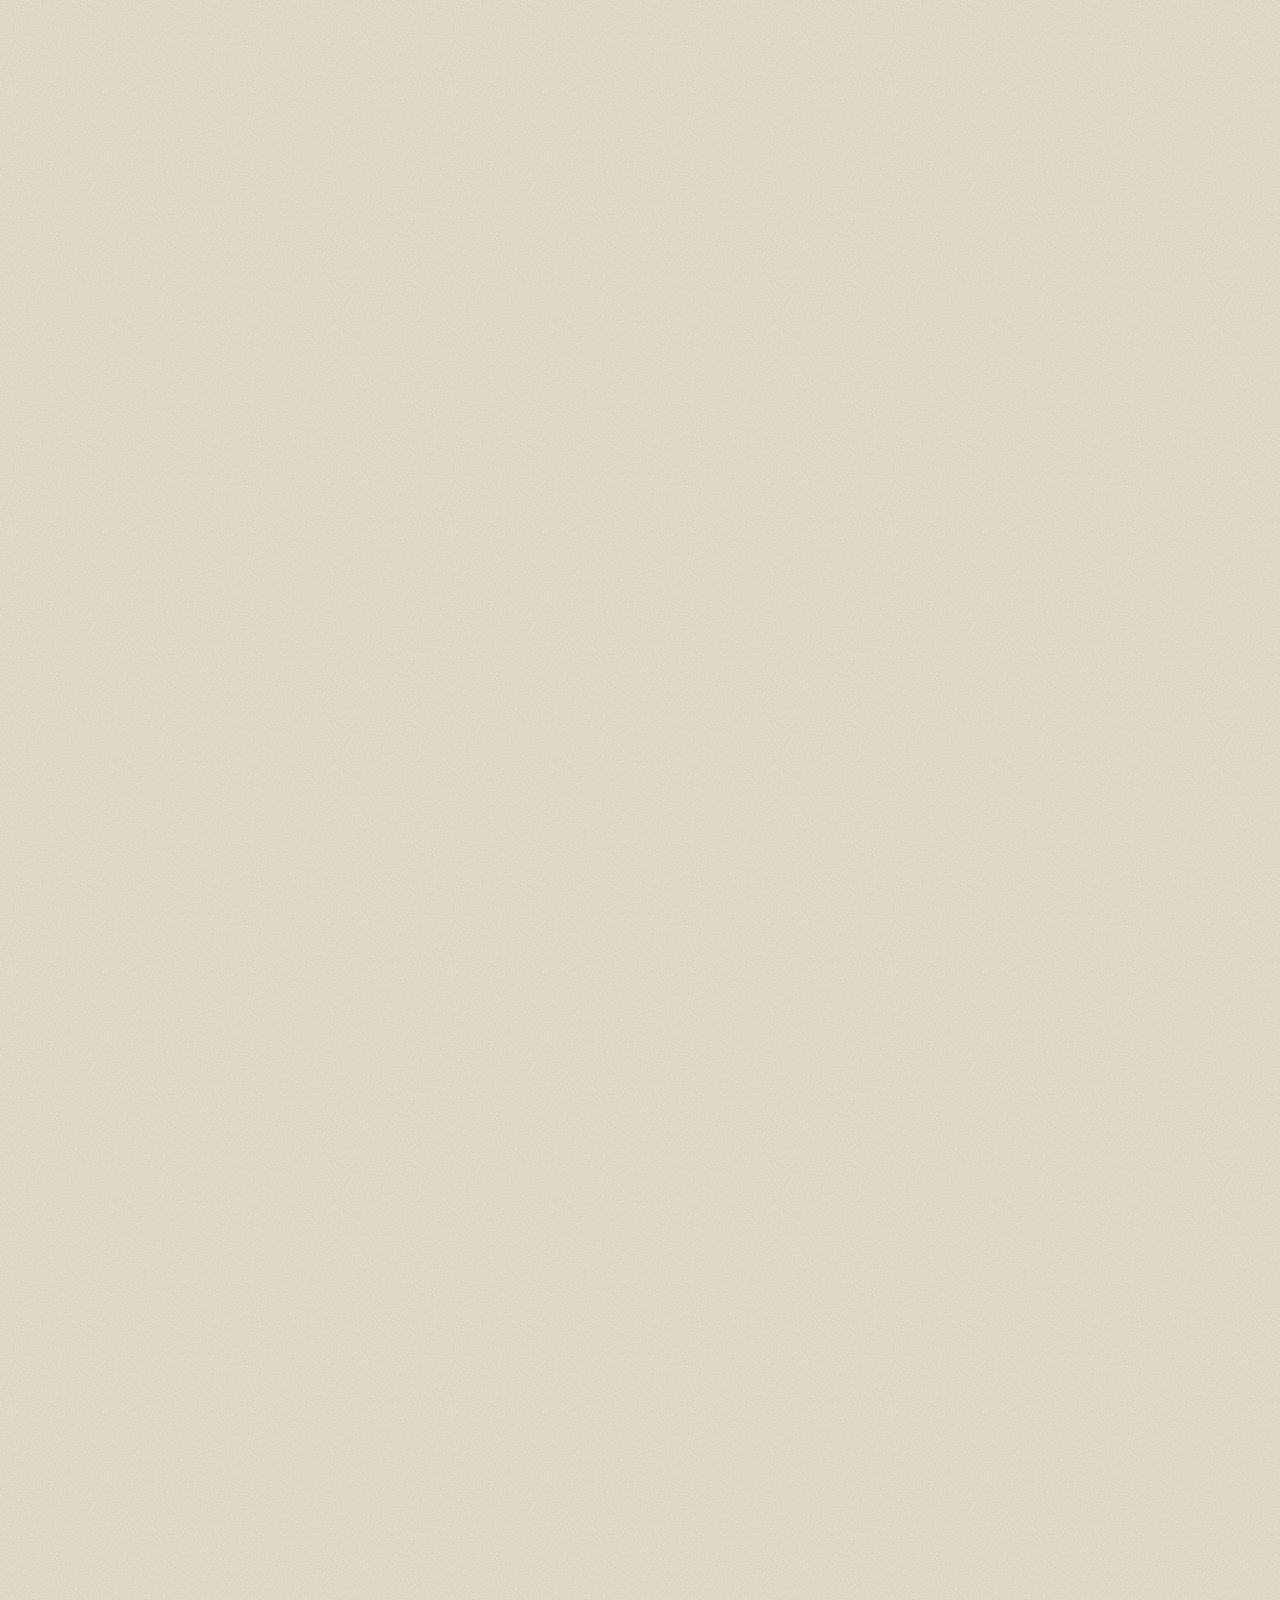
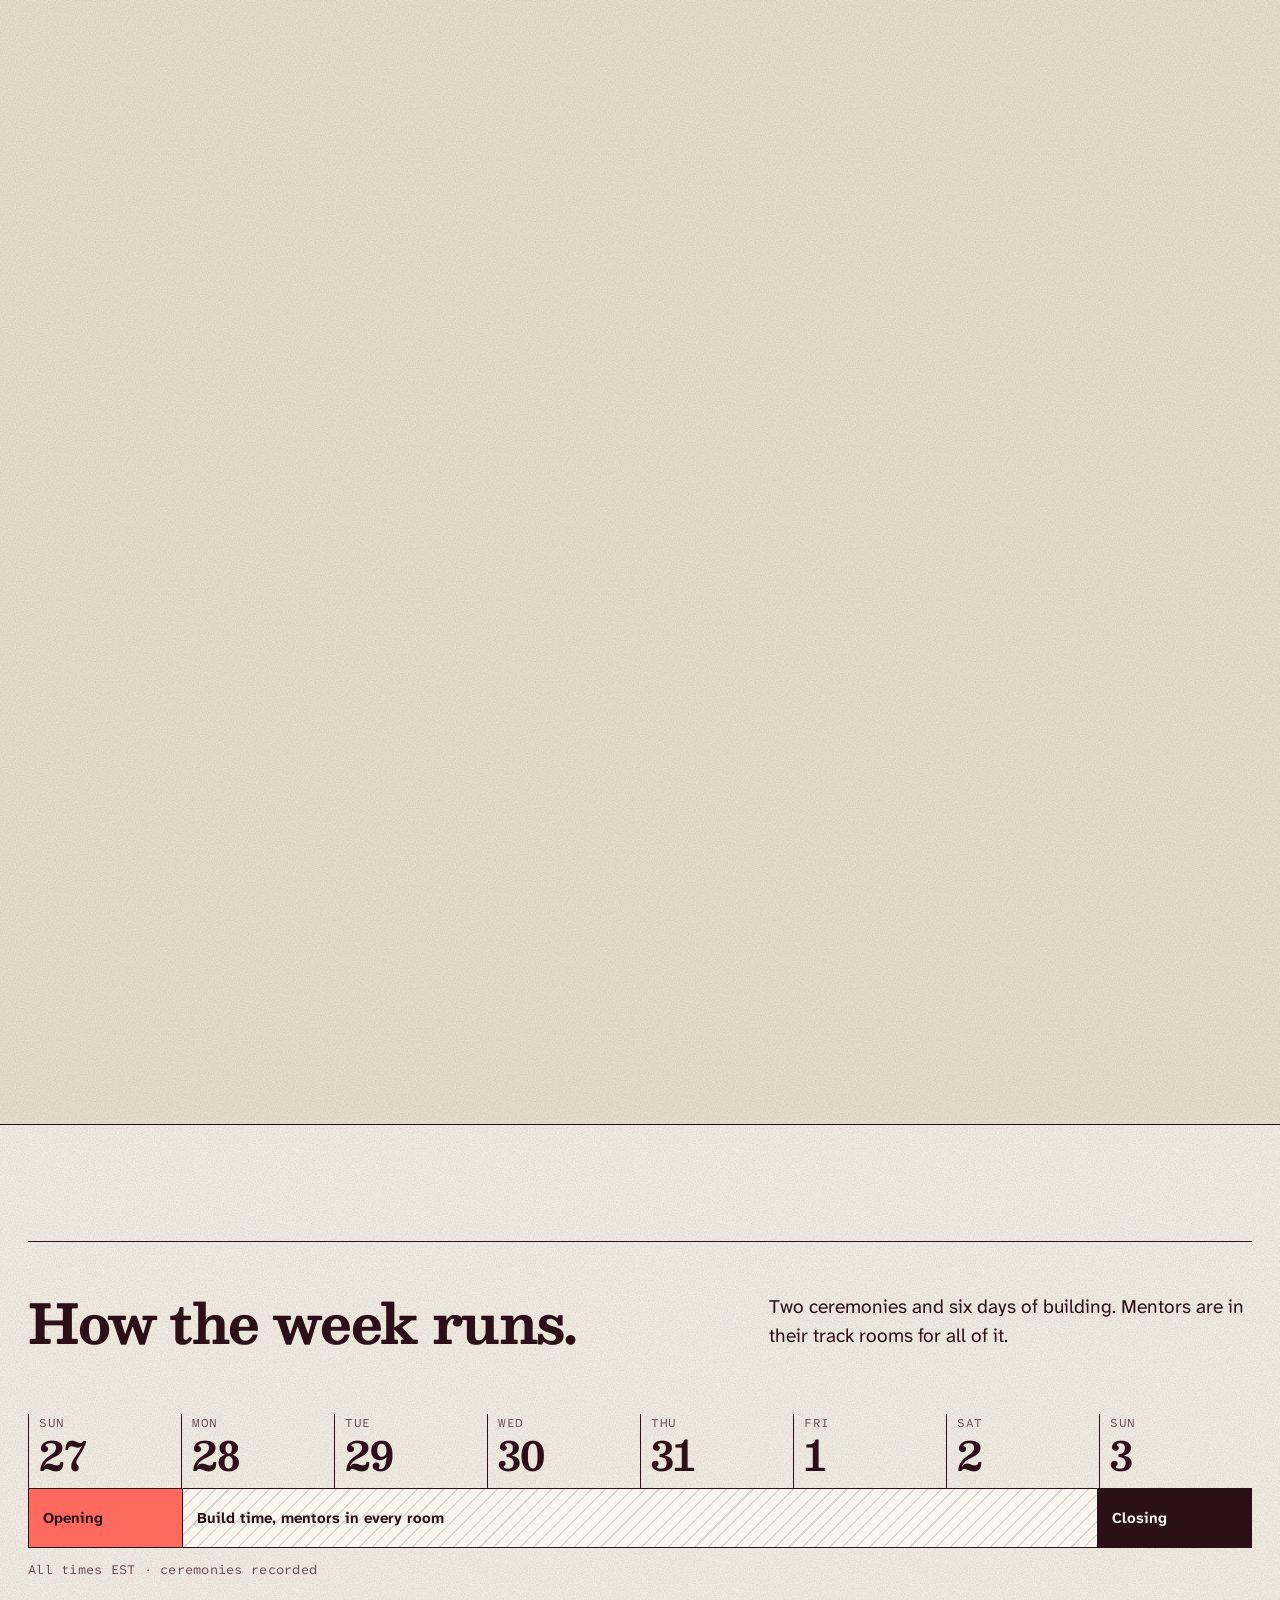
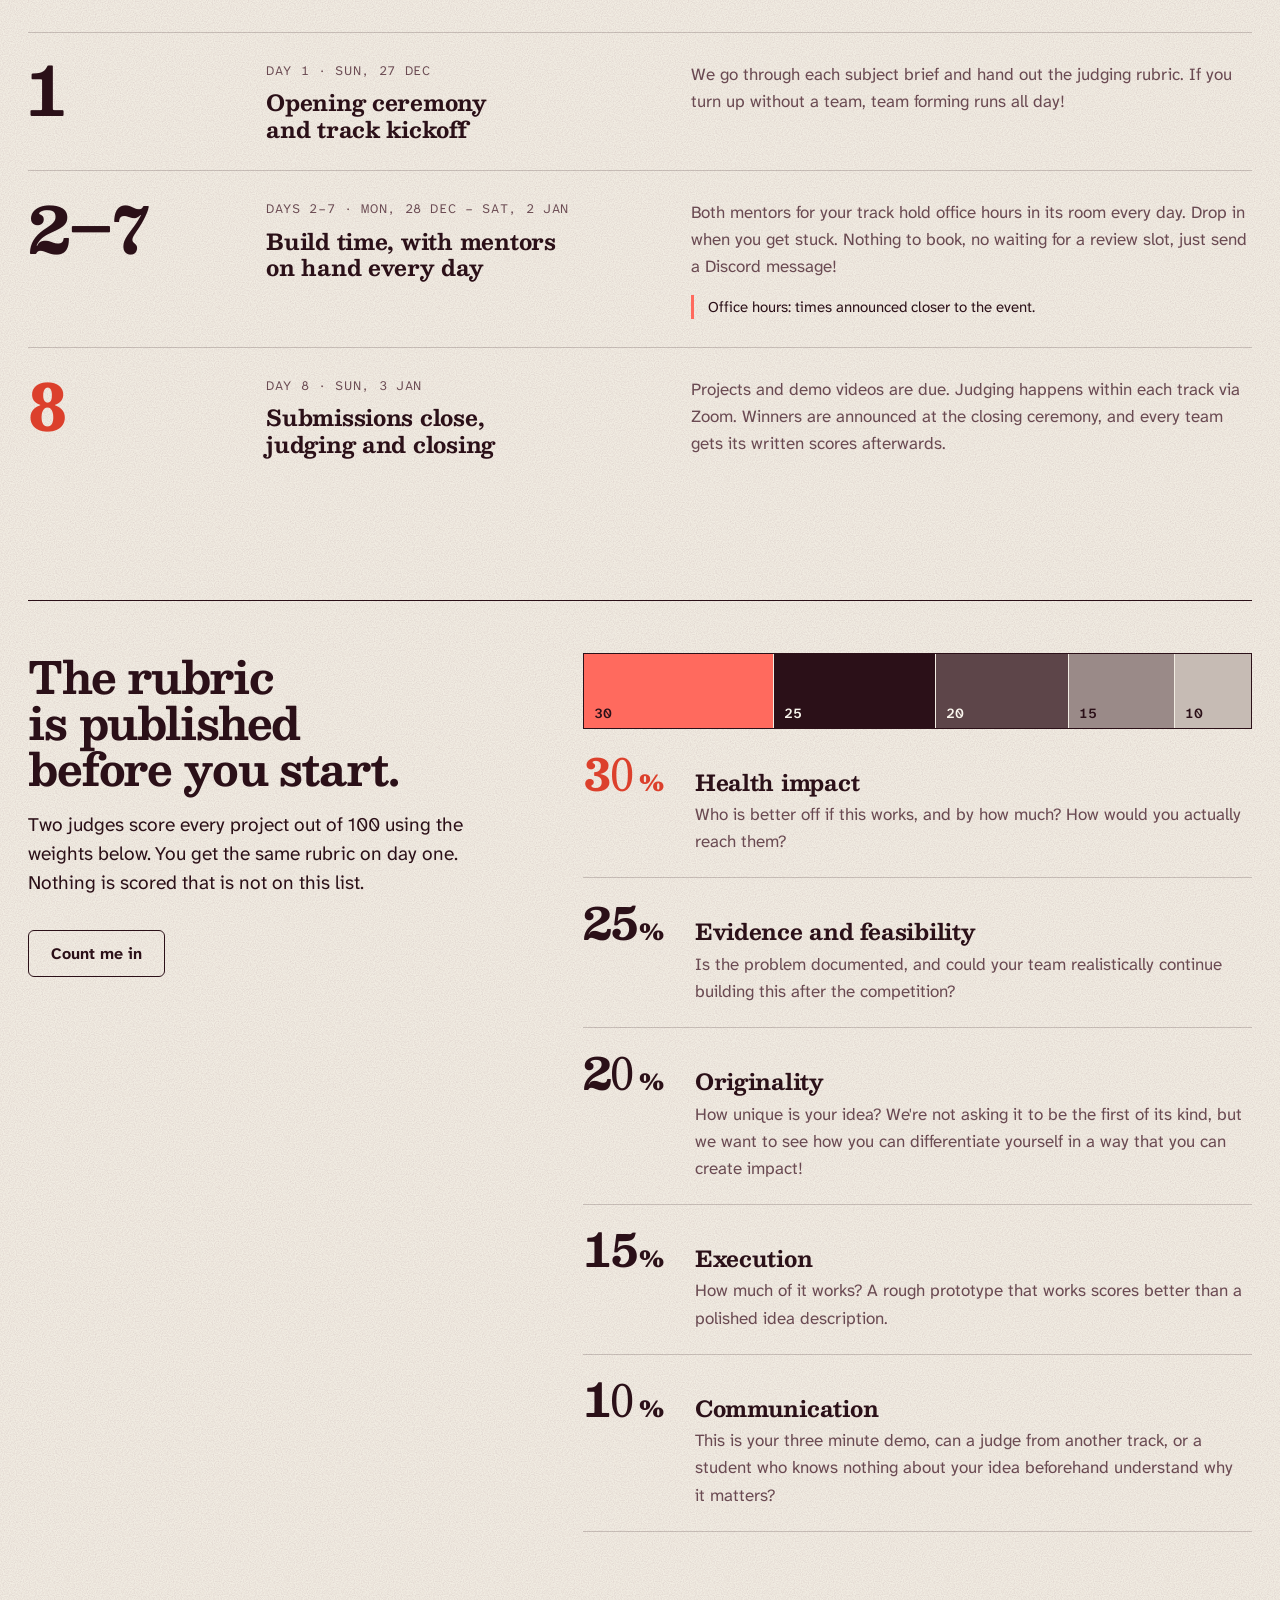
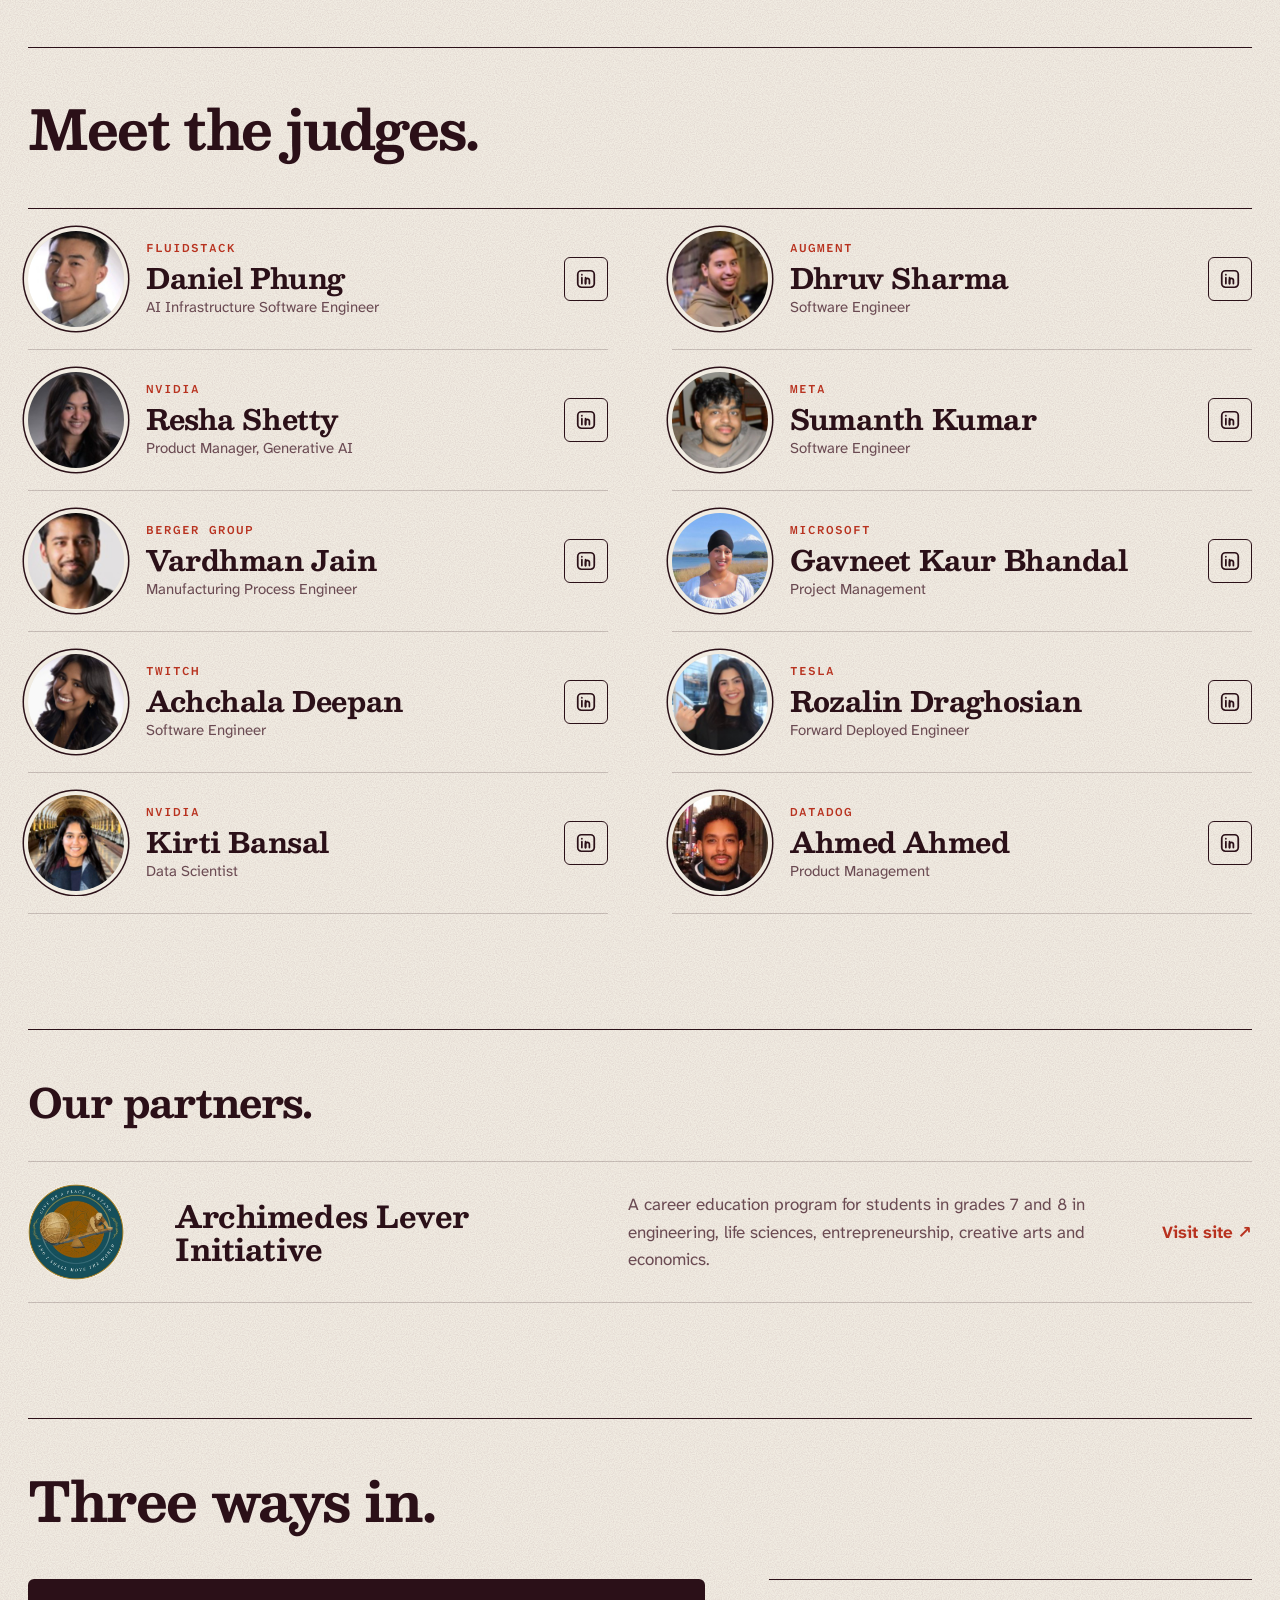
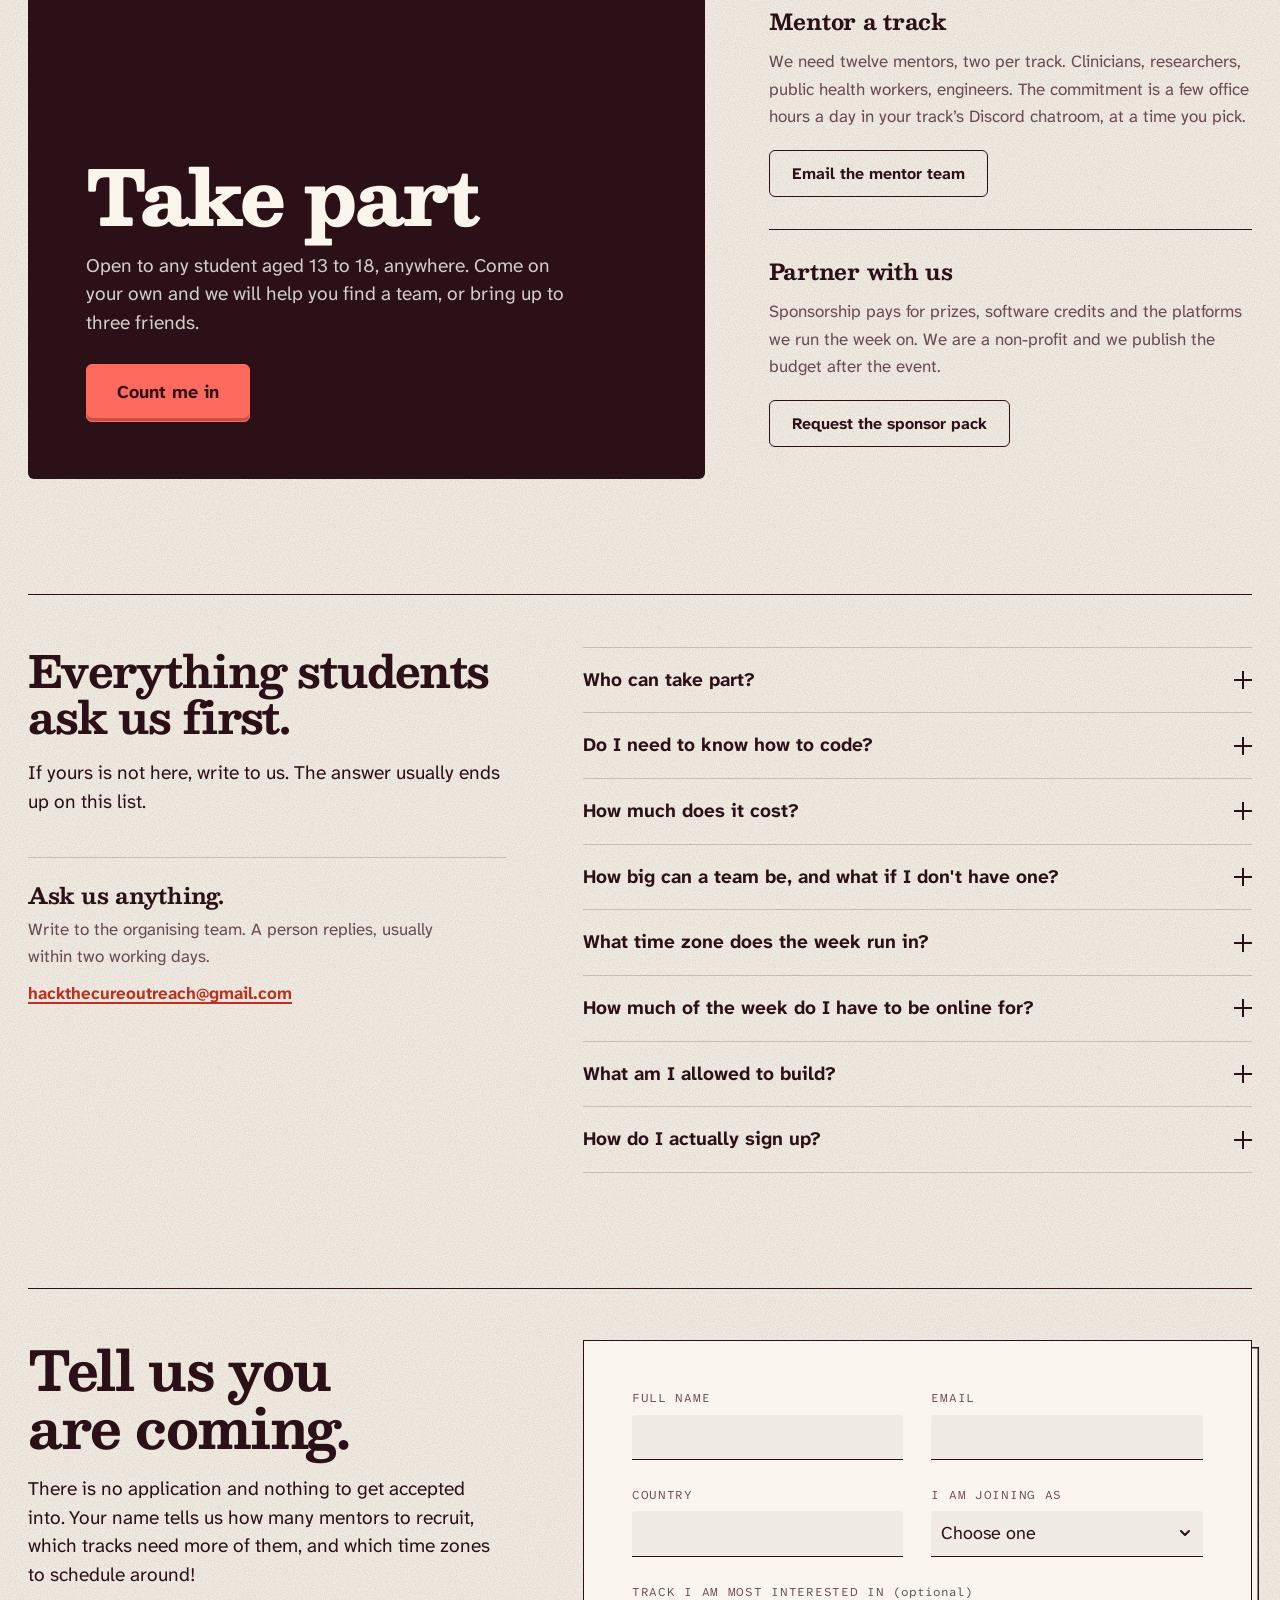
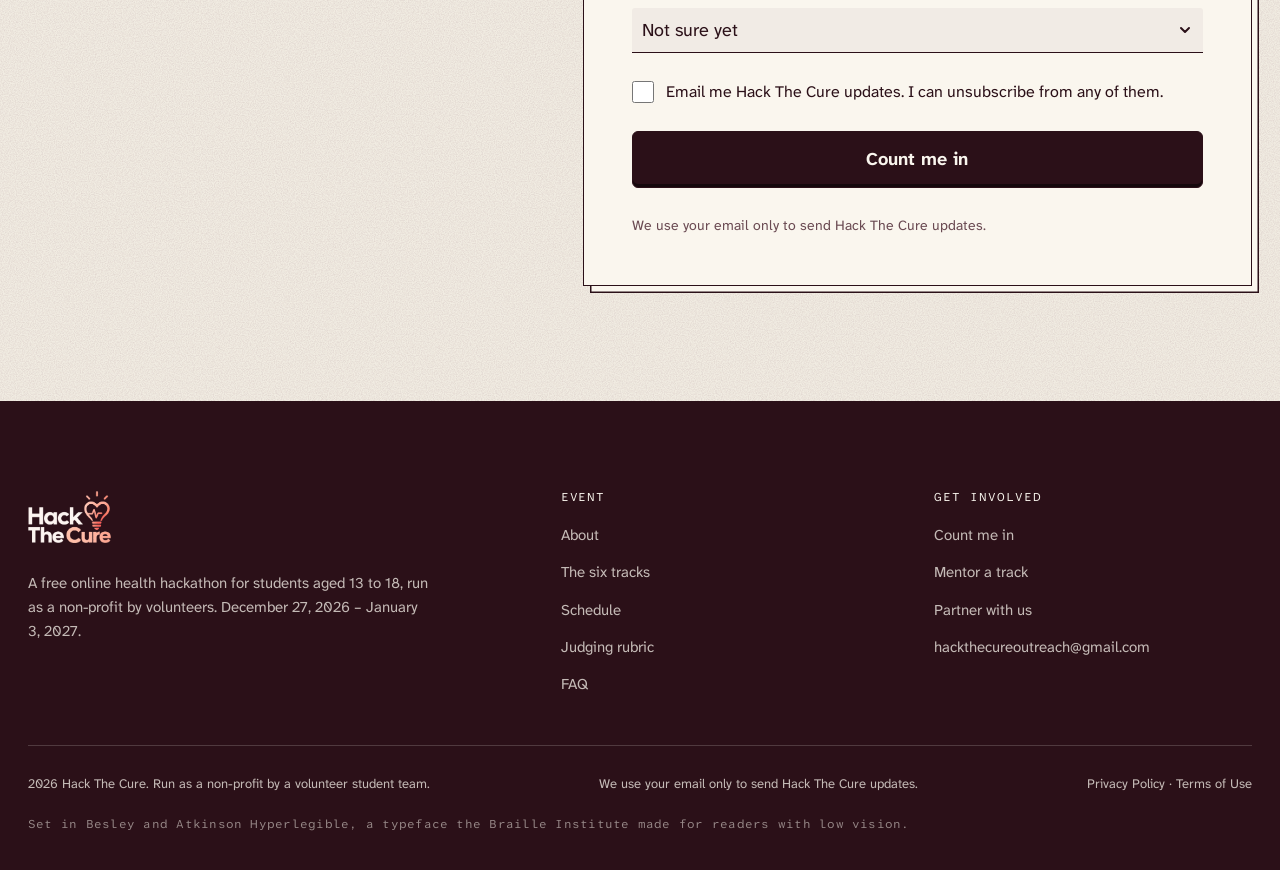
==== commit 2199e988: "Add files via upload" ====
--- a/hackthecure-redesign/index.html
+++ b/hackthecure-redesign/index.html
@@ -506,7 +506,6 @@
   <div class="wrap">
     <div class="head">
       <h2>Meet the judges.</h2>
-      <p class="lede">Engineers and product leads from companies including NVIDIA, Meta, Microsoft, Tesla and Datadog. They score every project with the rubric above. More judges to be announced!</p>
     </div>
     <ul class="judges__list">
       <li class="judge">
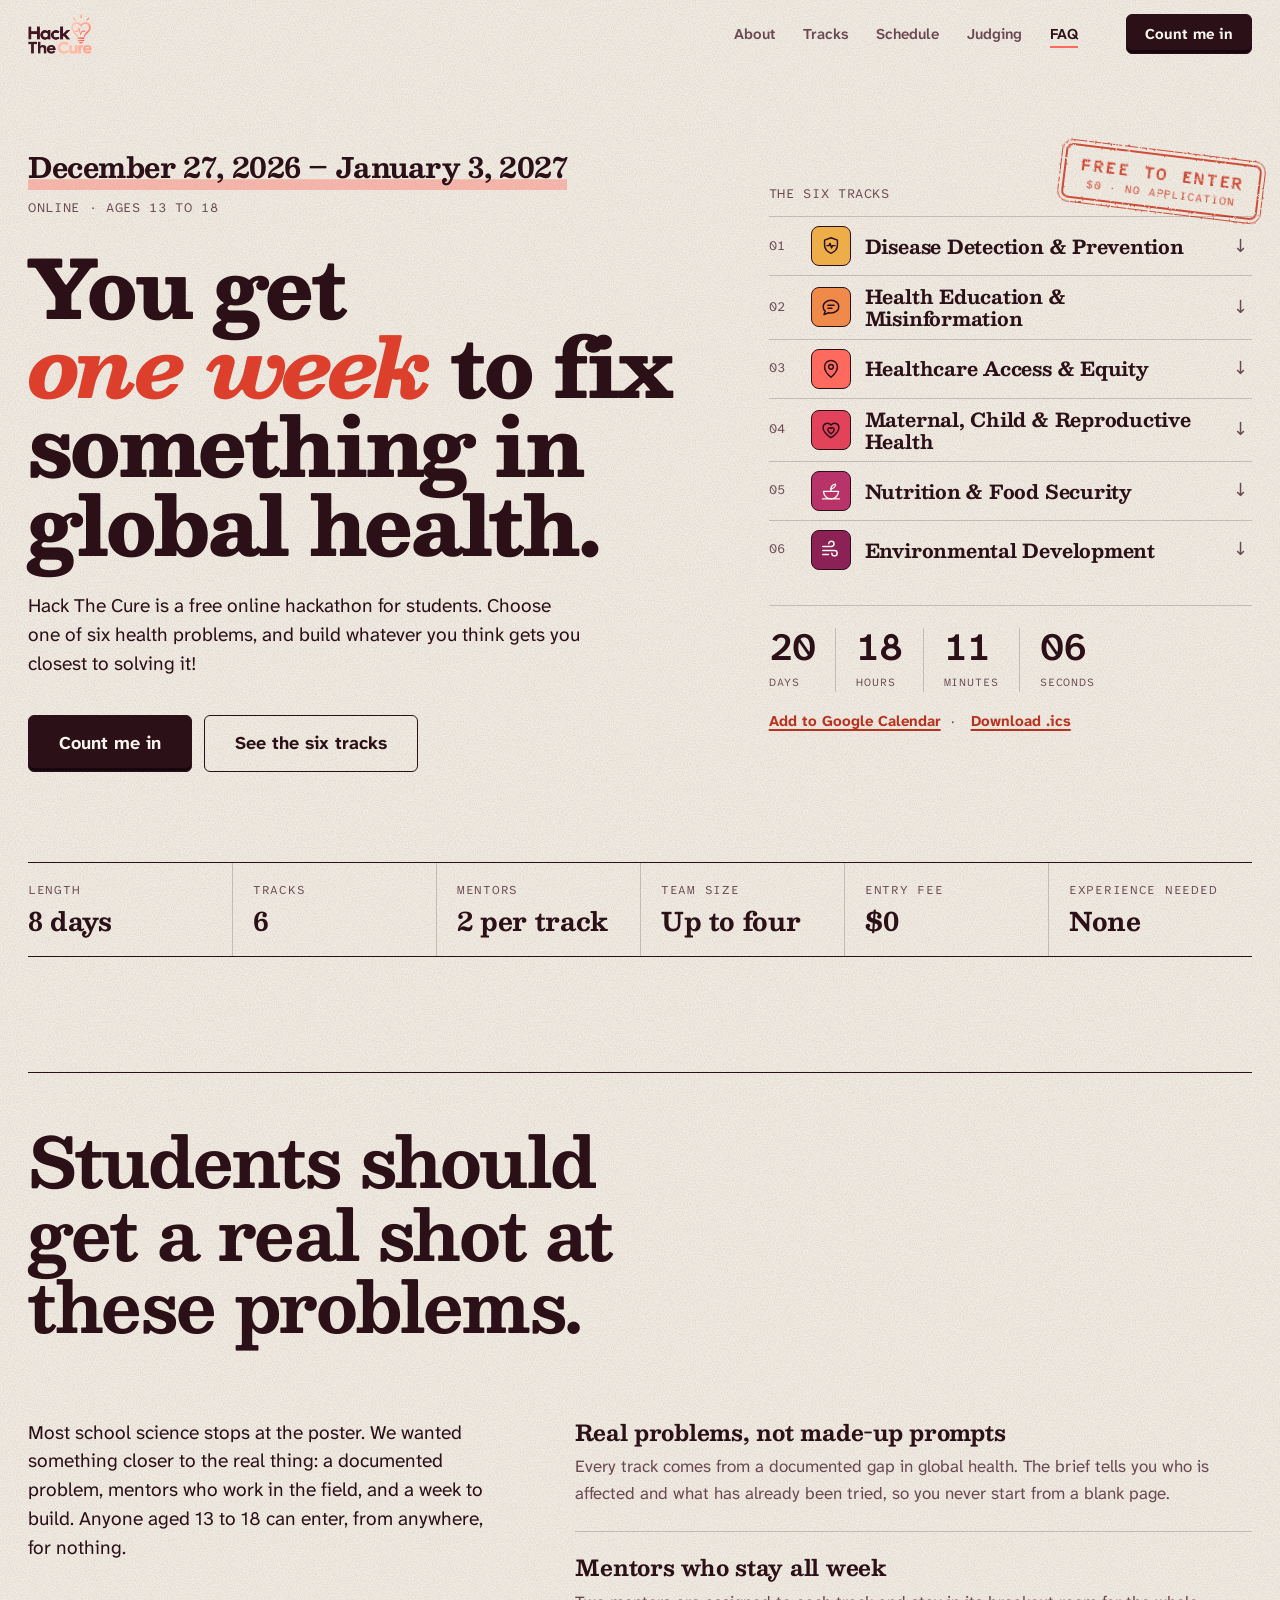
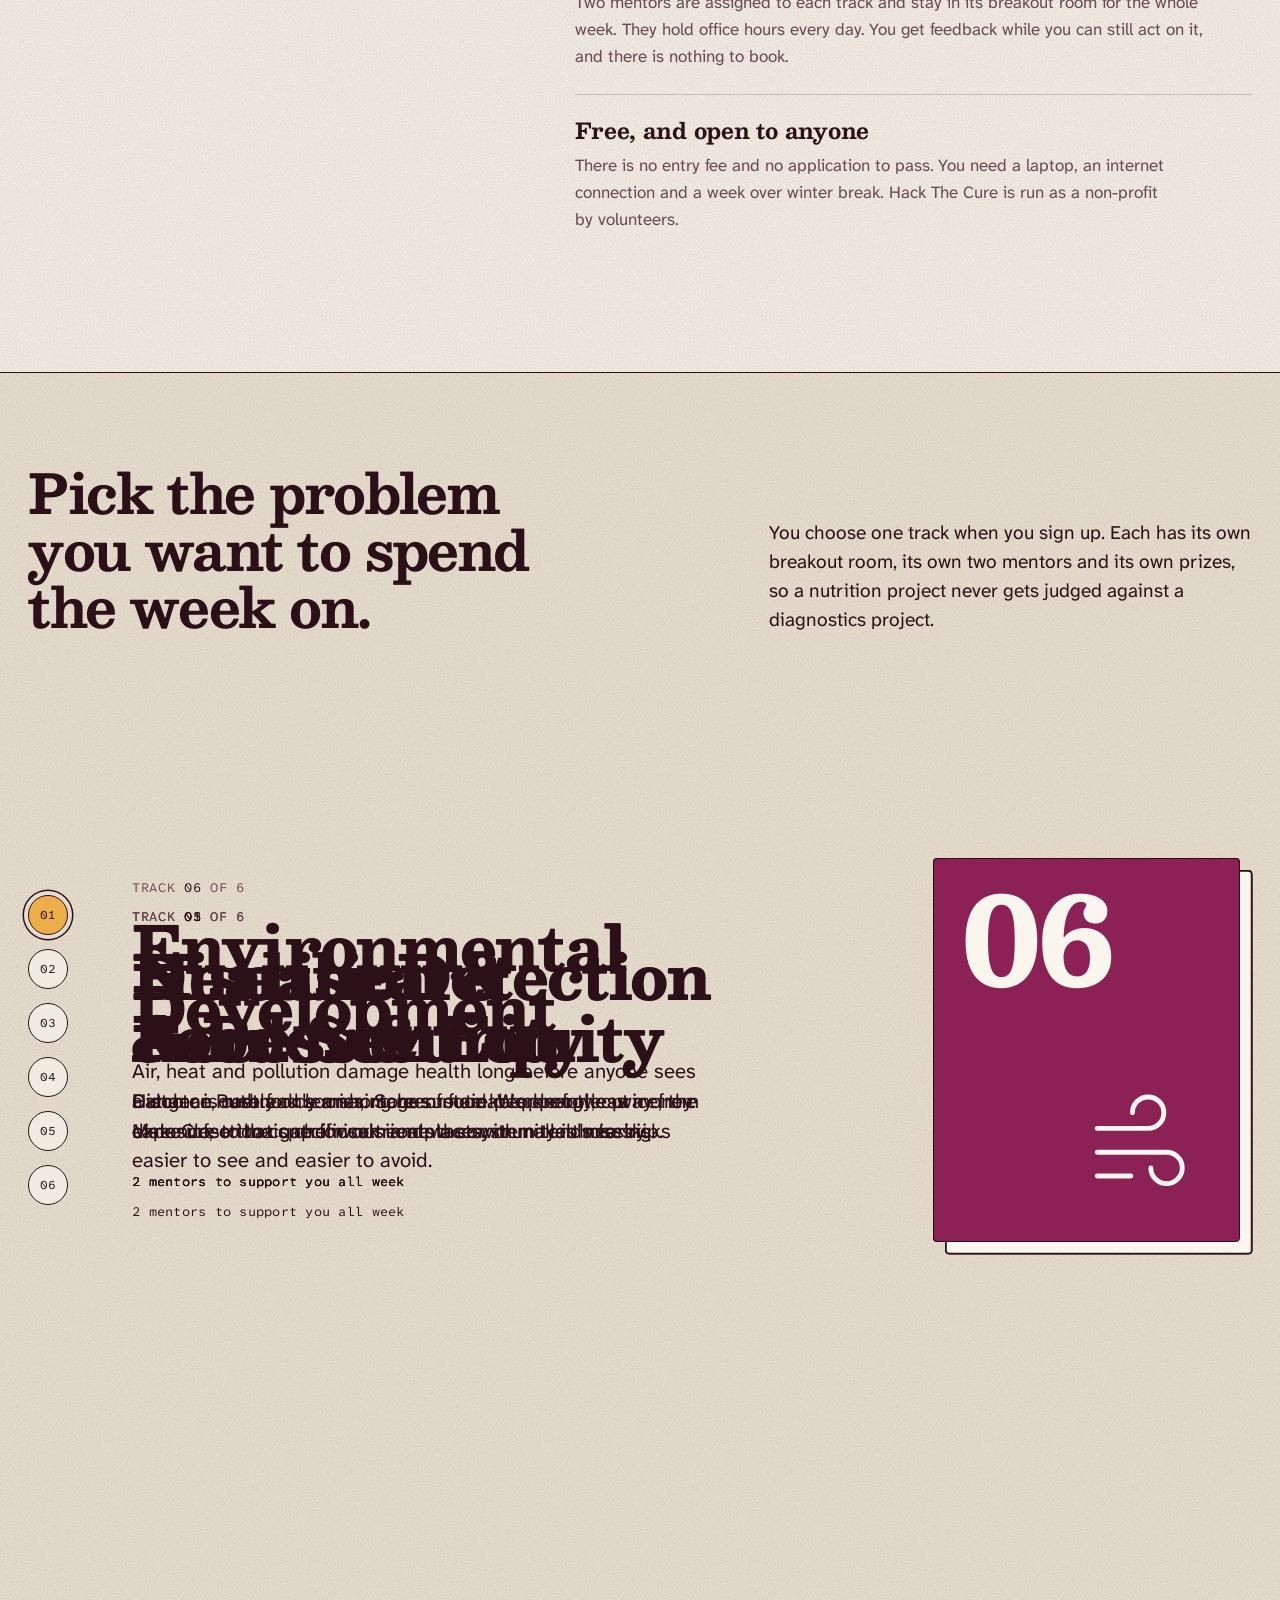
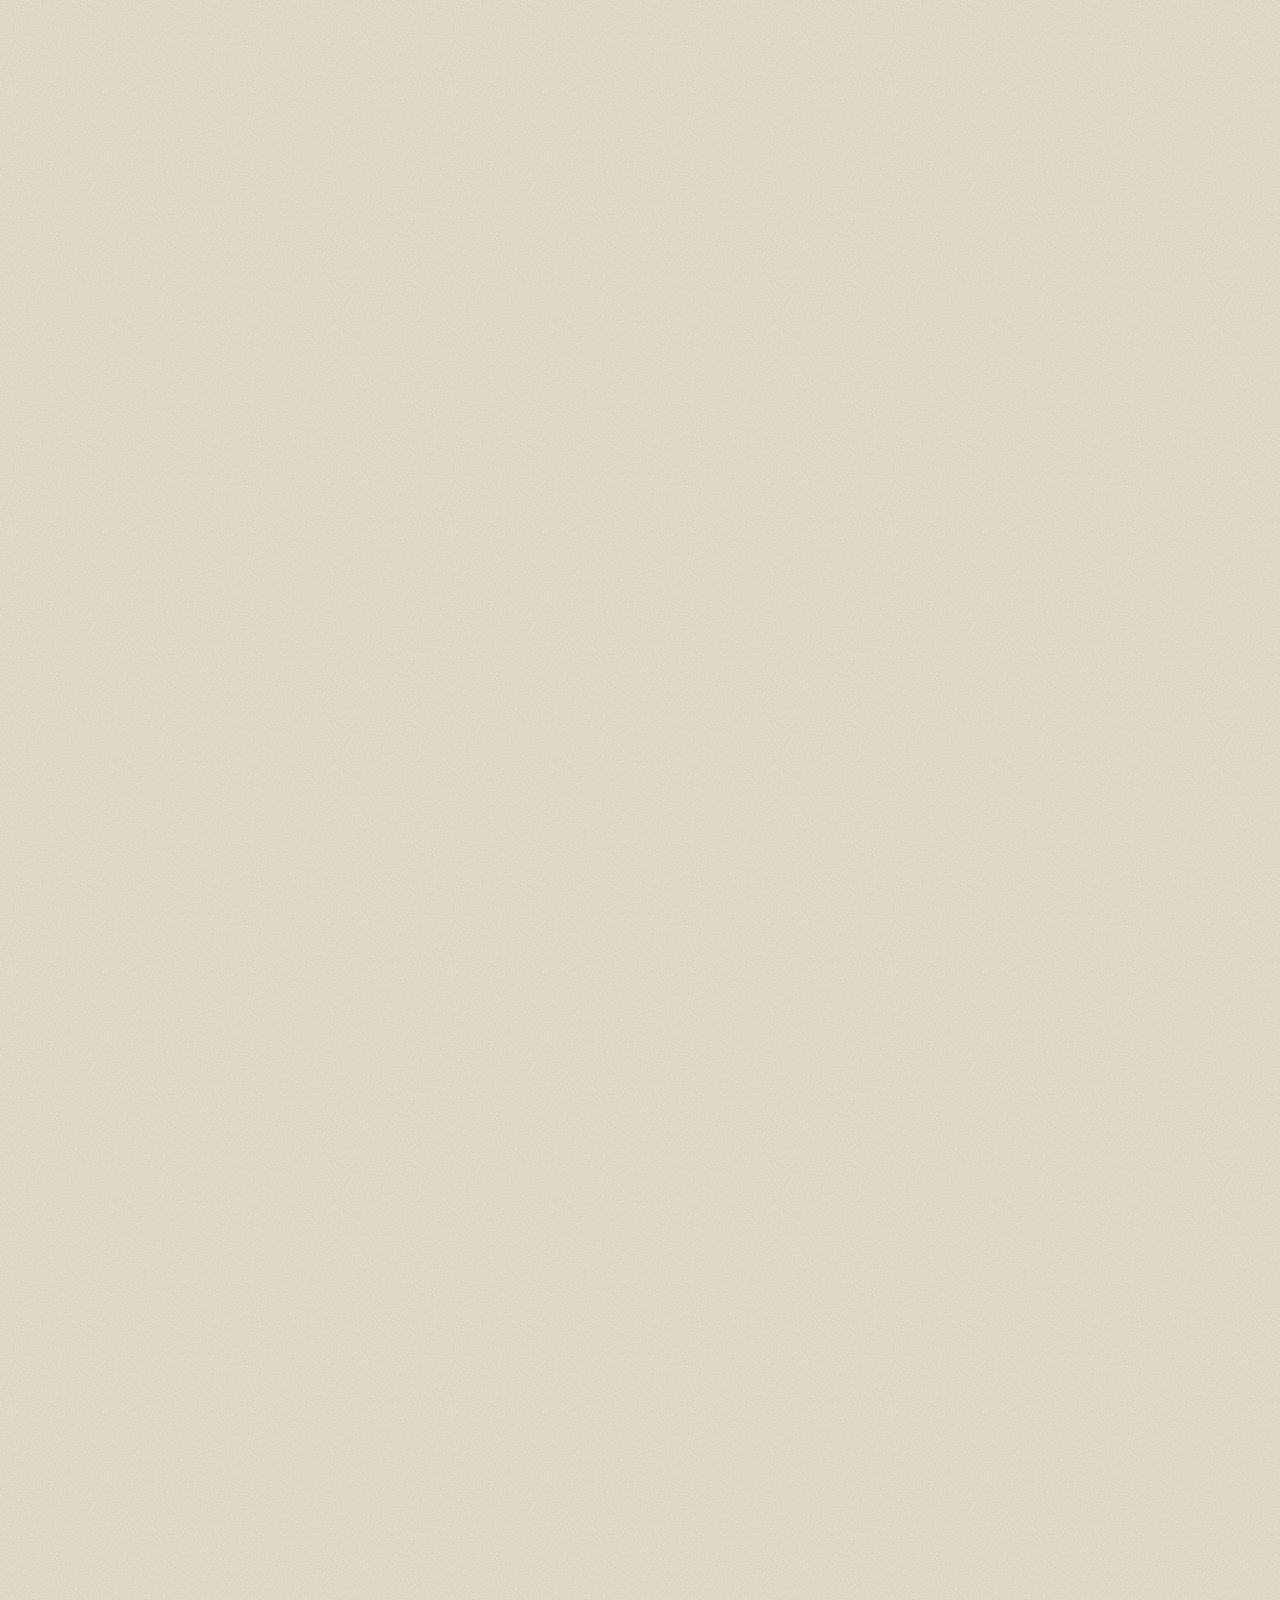
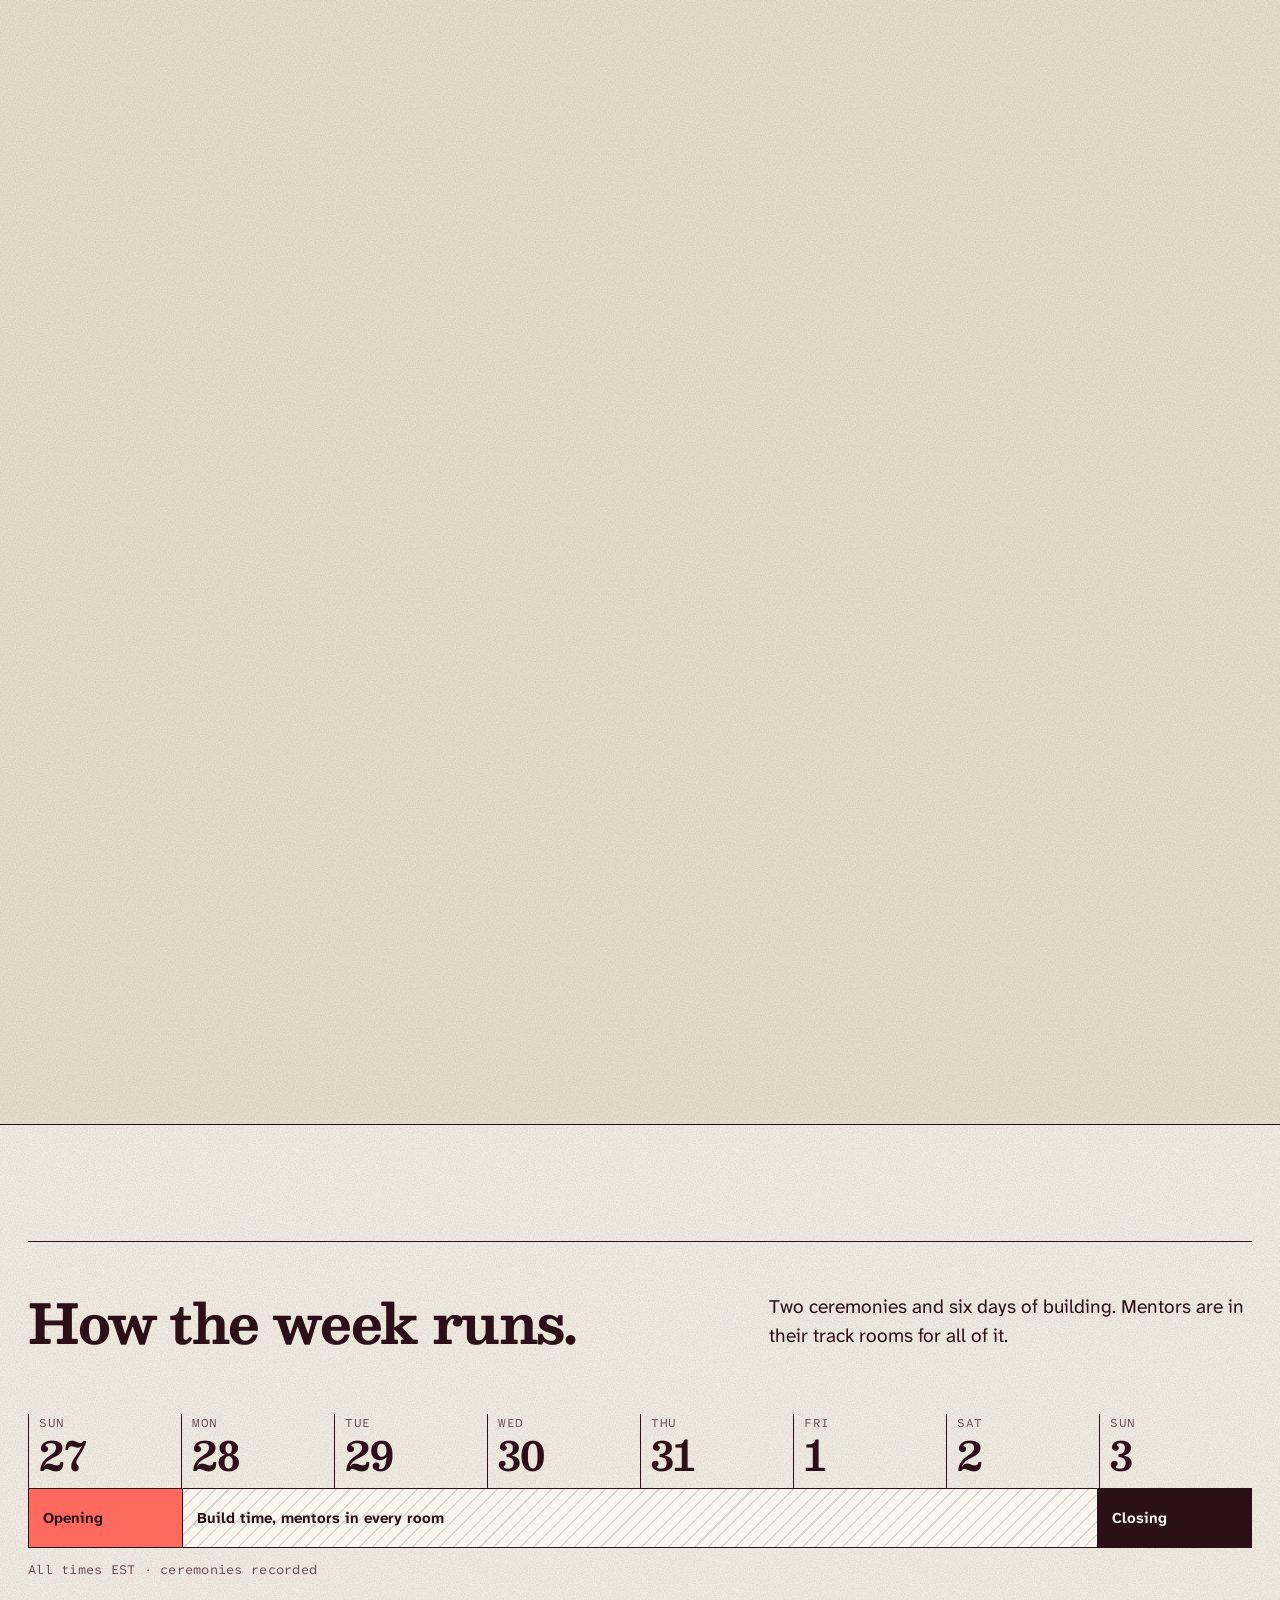
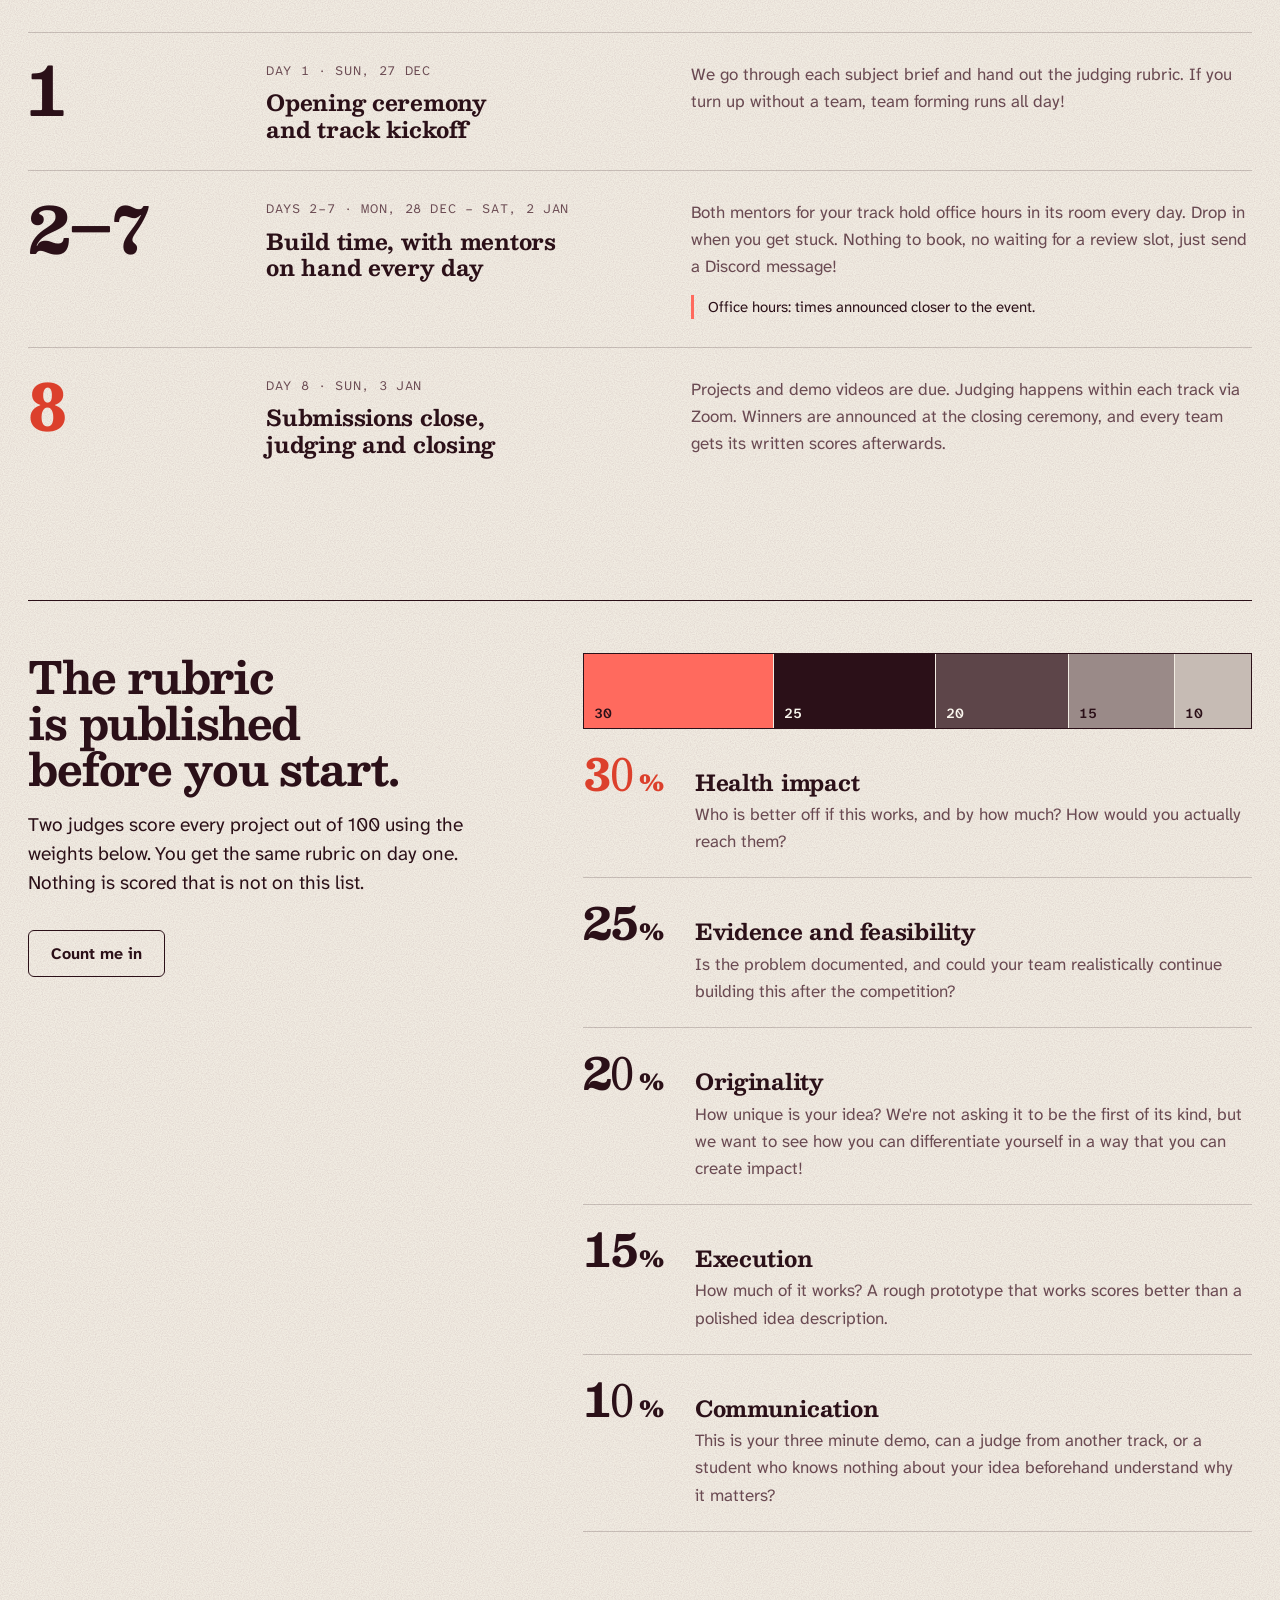
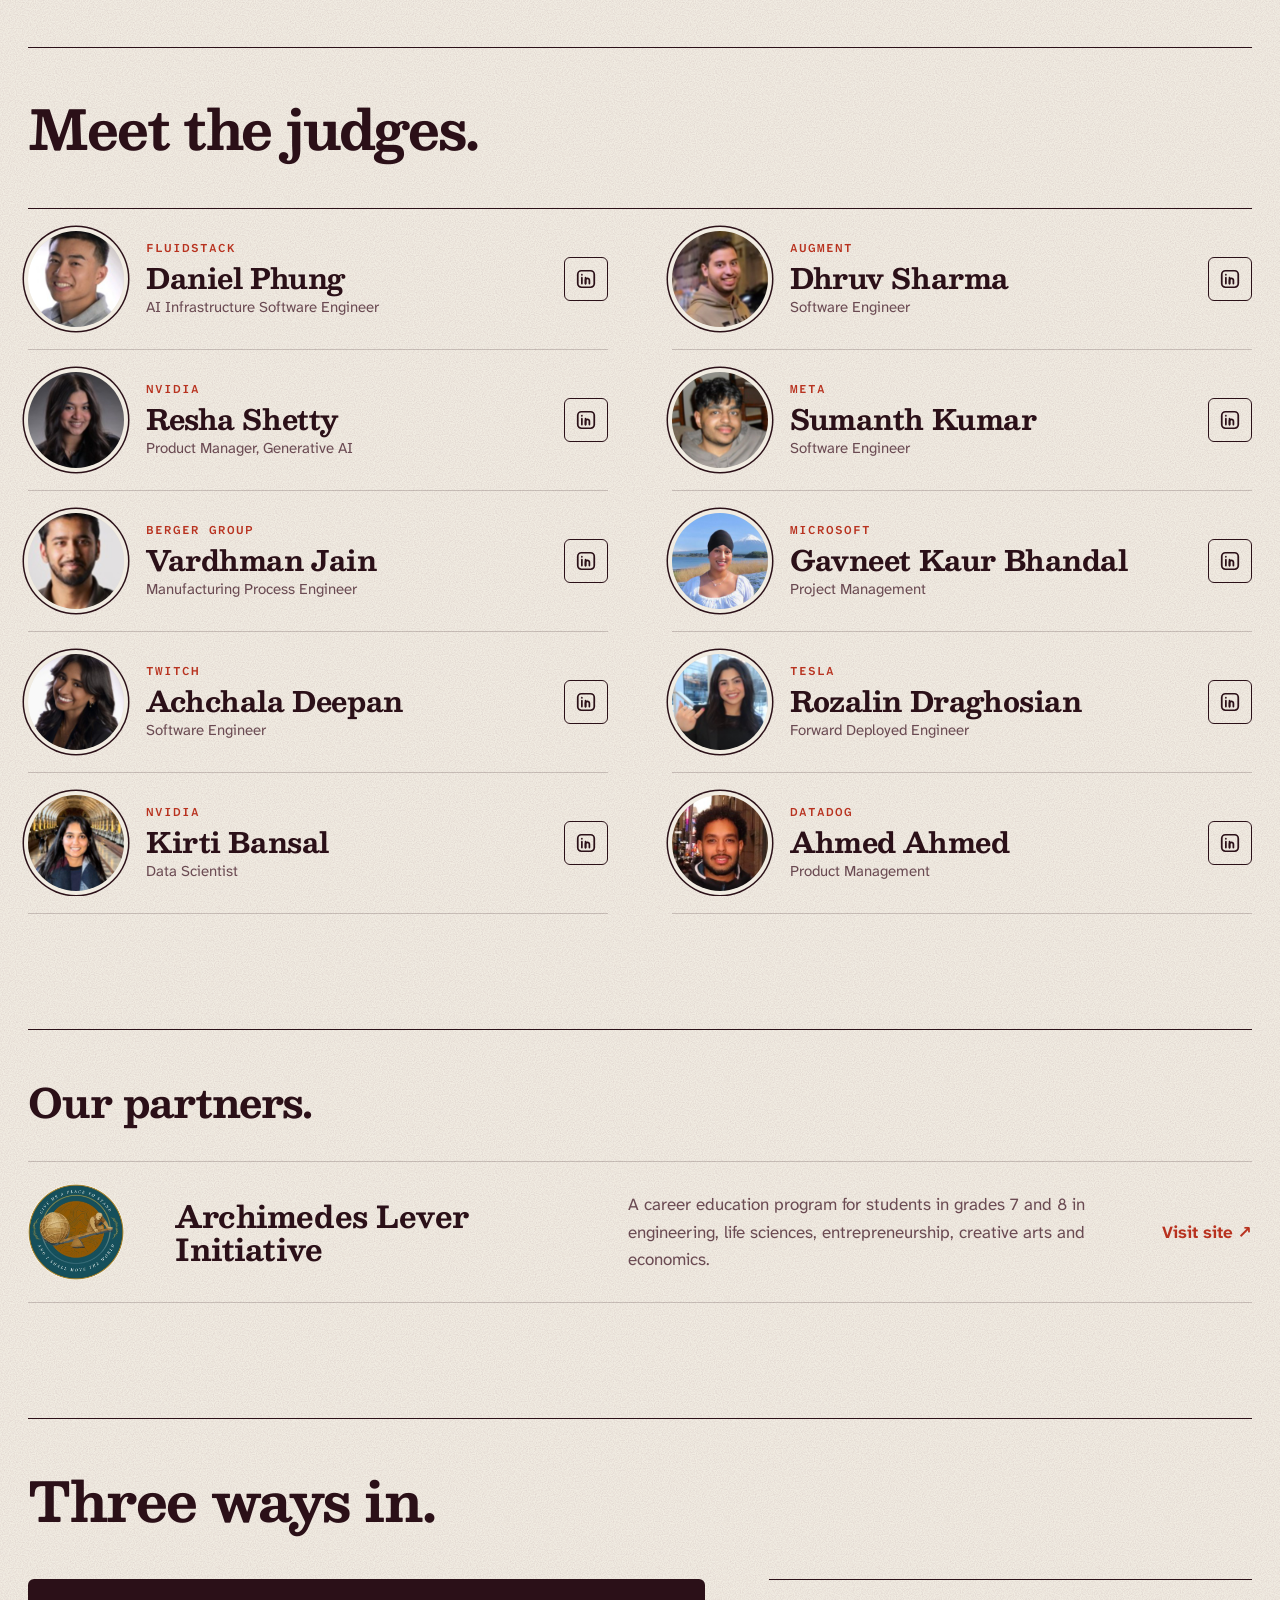
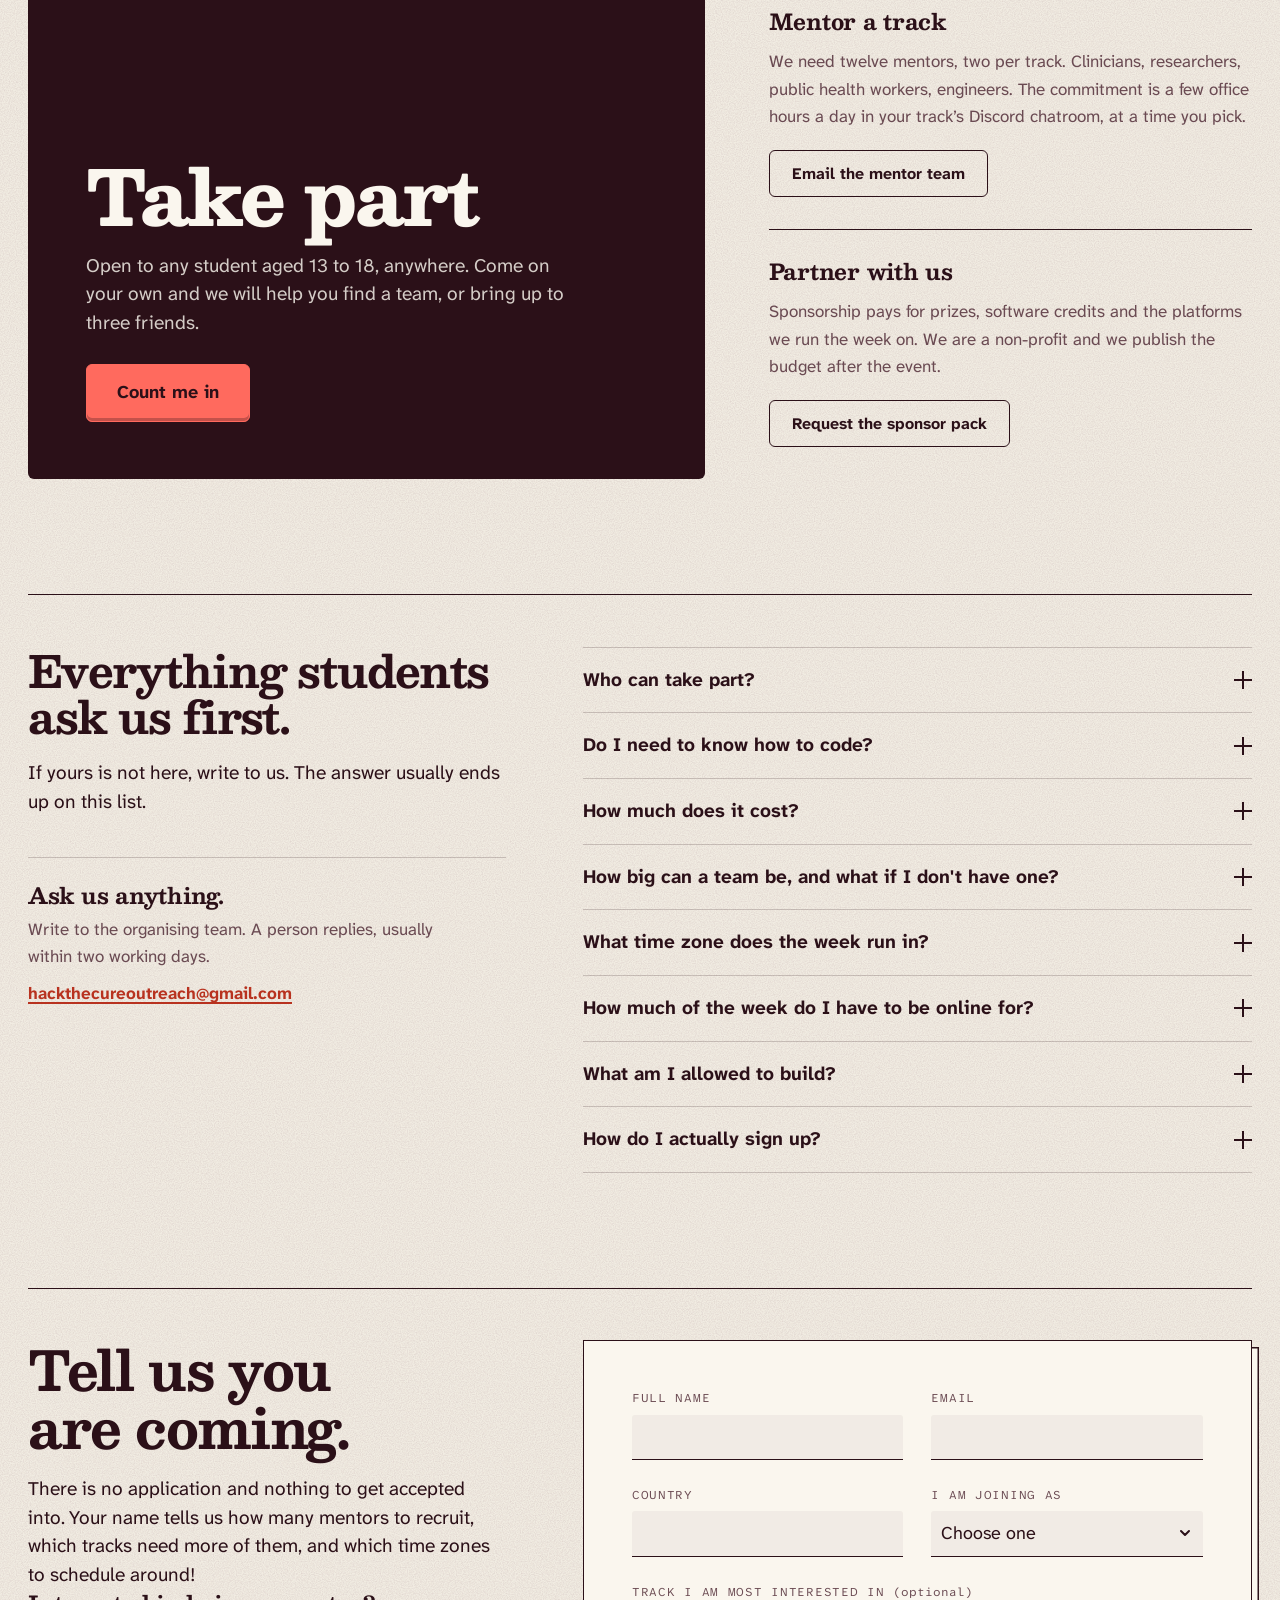
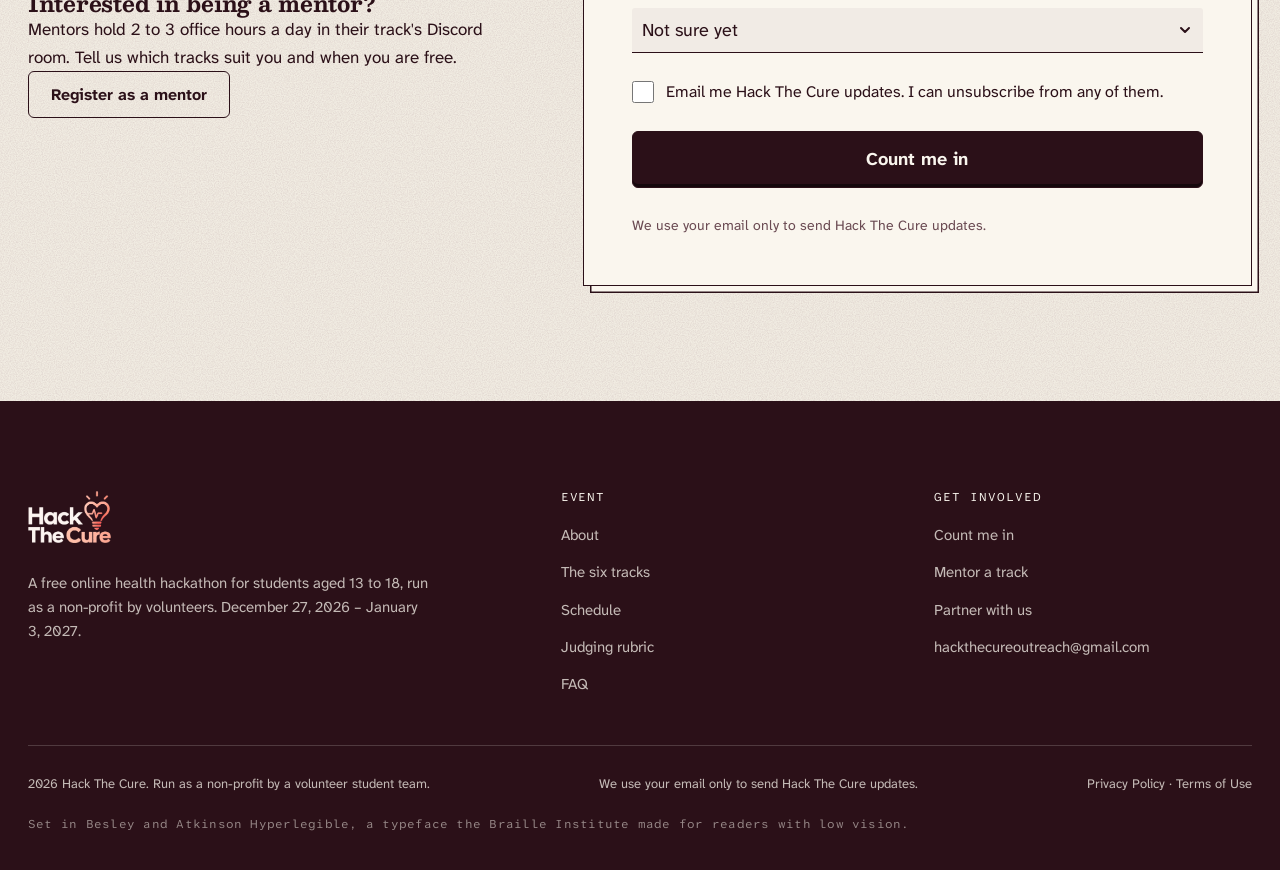
==== commit ef7ea3b1: "Add files via upload" ====
--- a/hackthecure-redesign/index.html
+++ b/hackthecure-redesign/index.html
@@ -780,6 +780,15 @@
         how many mentors to recruit, which tracks need more of them, and which time
         zones to schedule around!
       </p>
+
+      <div class="mentor-cta">
+        <h3>Interested in being a mentor?</h3>
+        <p>
+          Mentors hold 2 to 3 office hours a day in their track's Discord room. Tell us
+          which tracks suit you and when you are free.
+        </p>
+        <a class="btn" href="mentor.html">Register as a mentor</a>
+      </div>
     </div>
 
     <form class="form sheet" id="waitlist-form" novalidate>
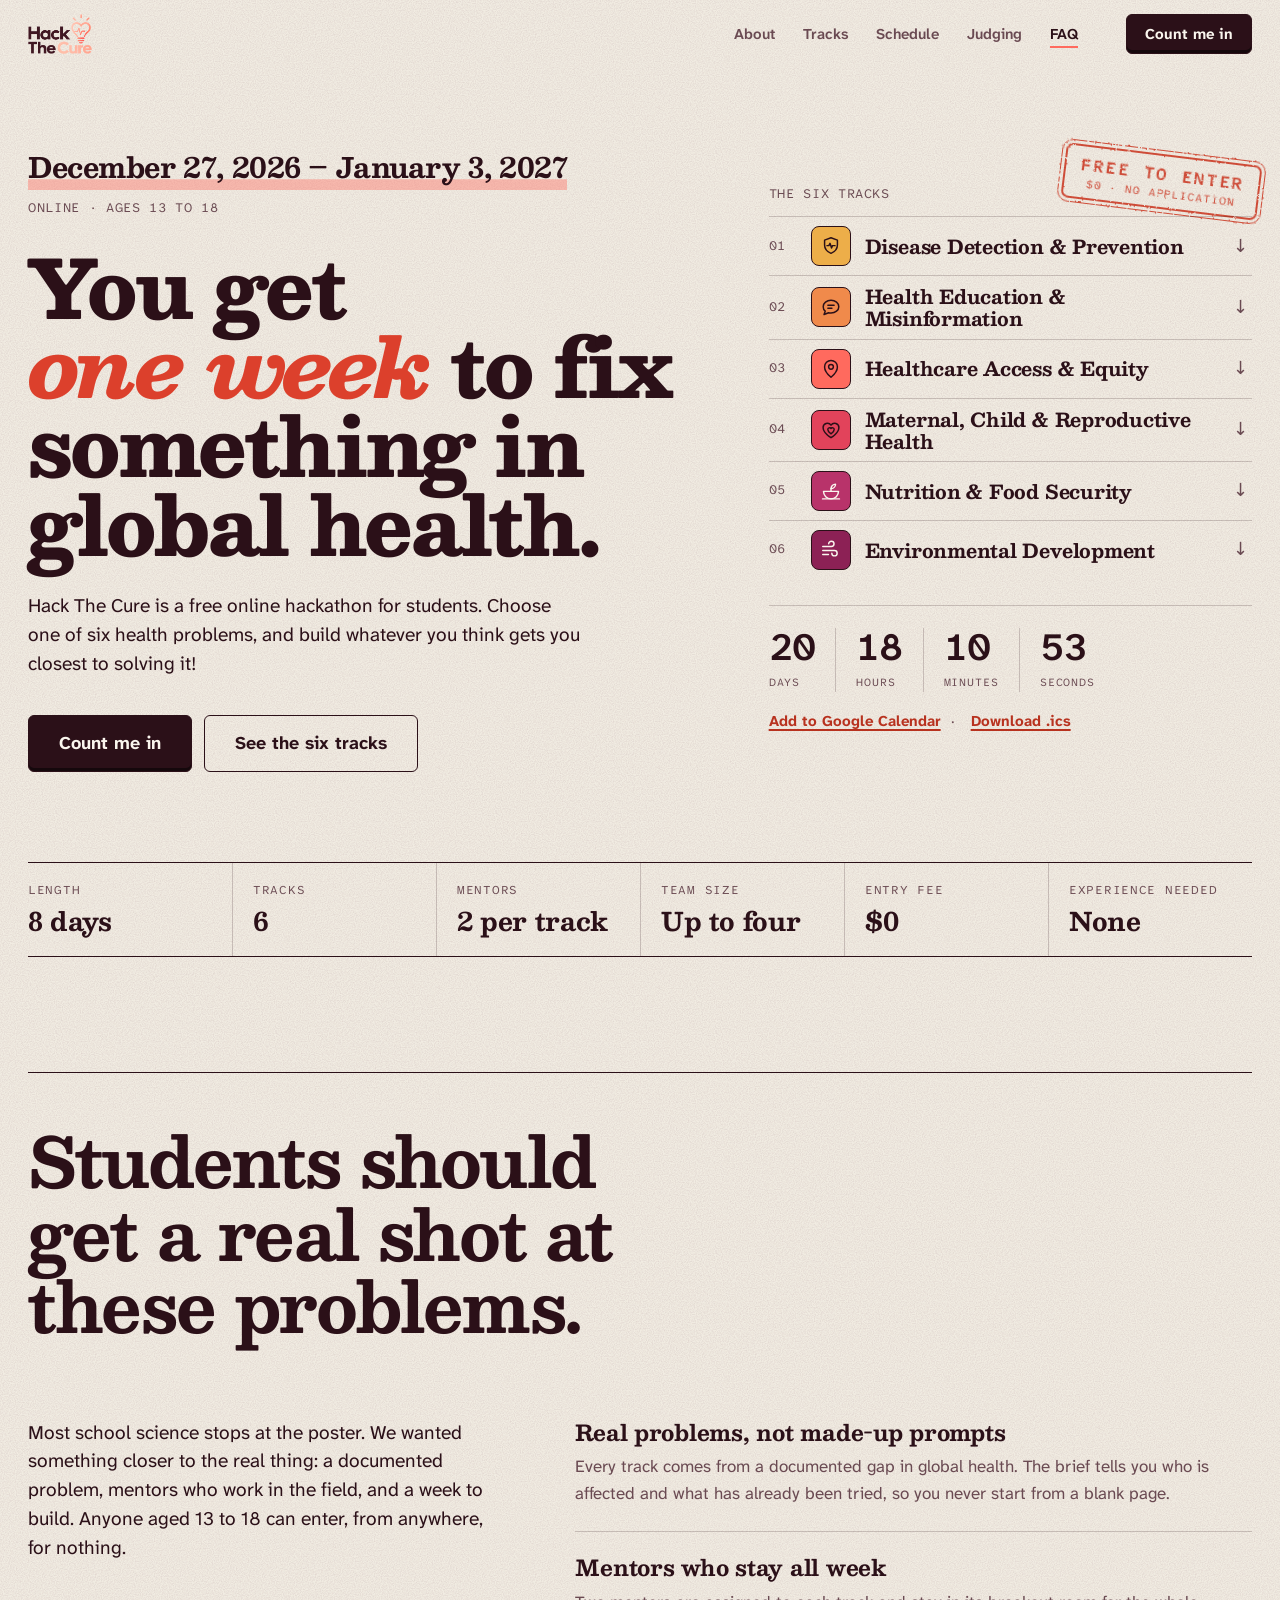
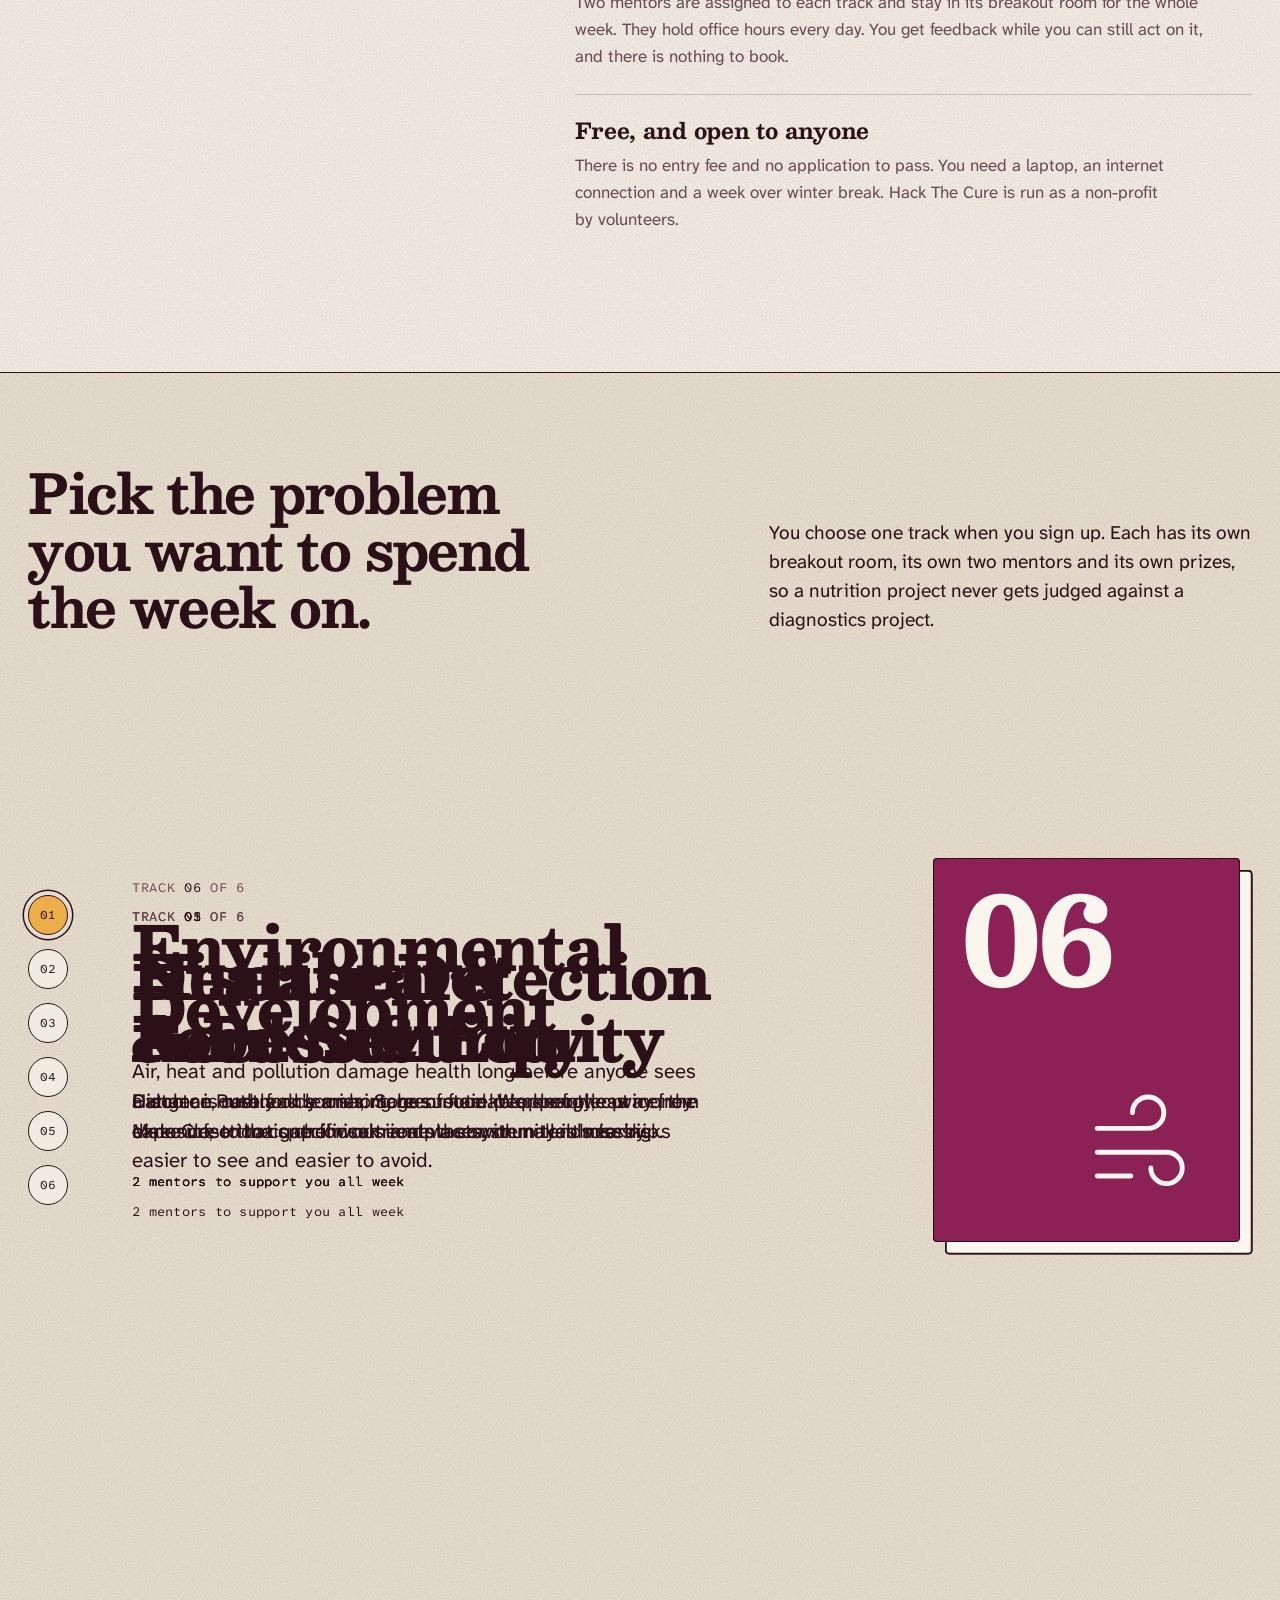
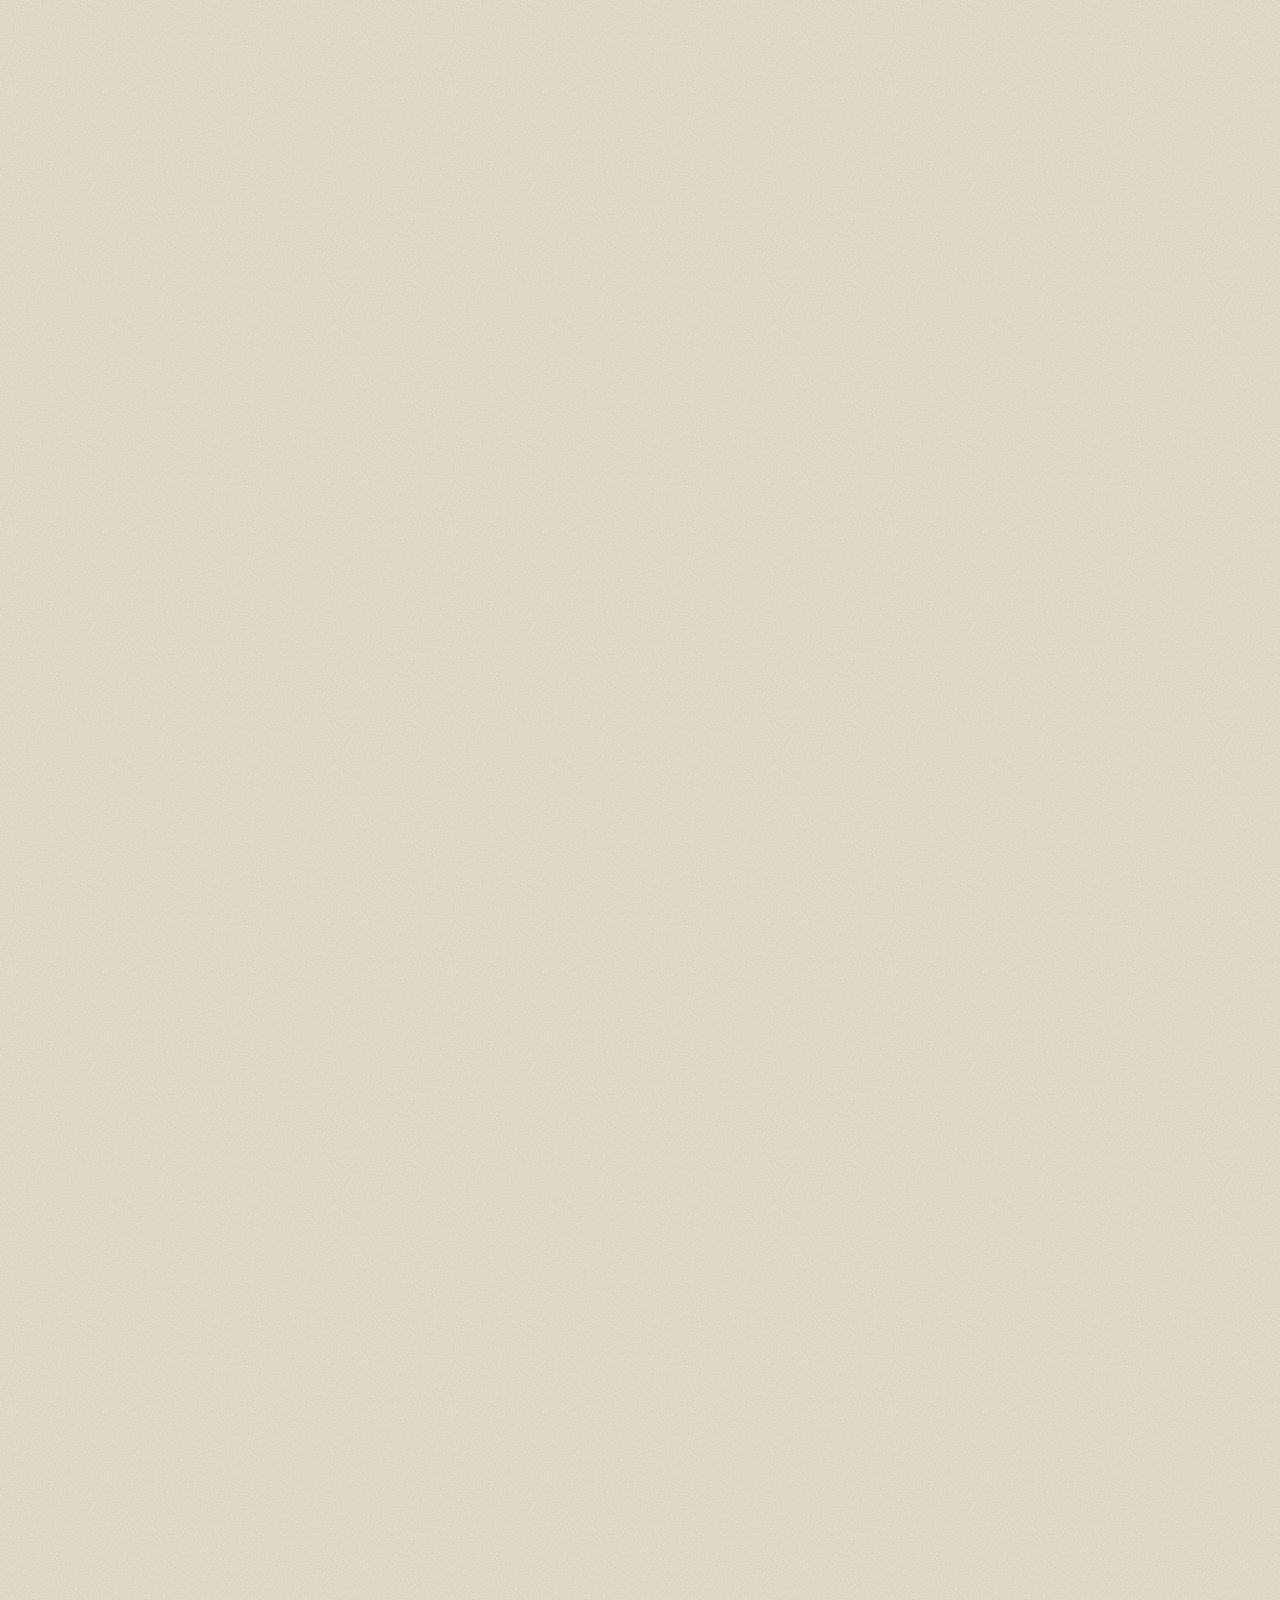
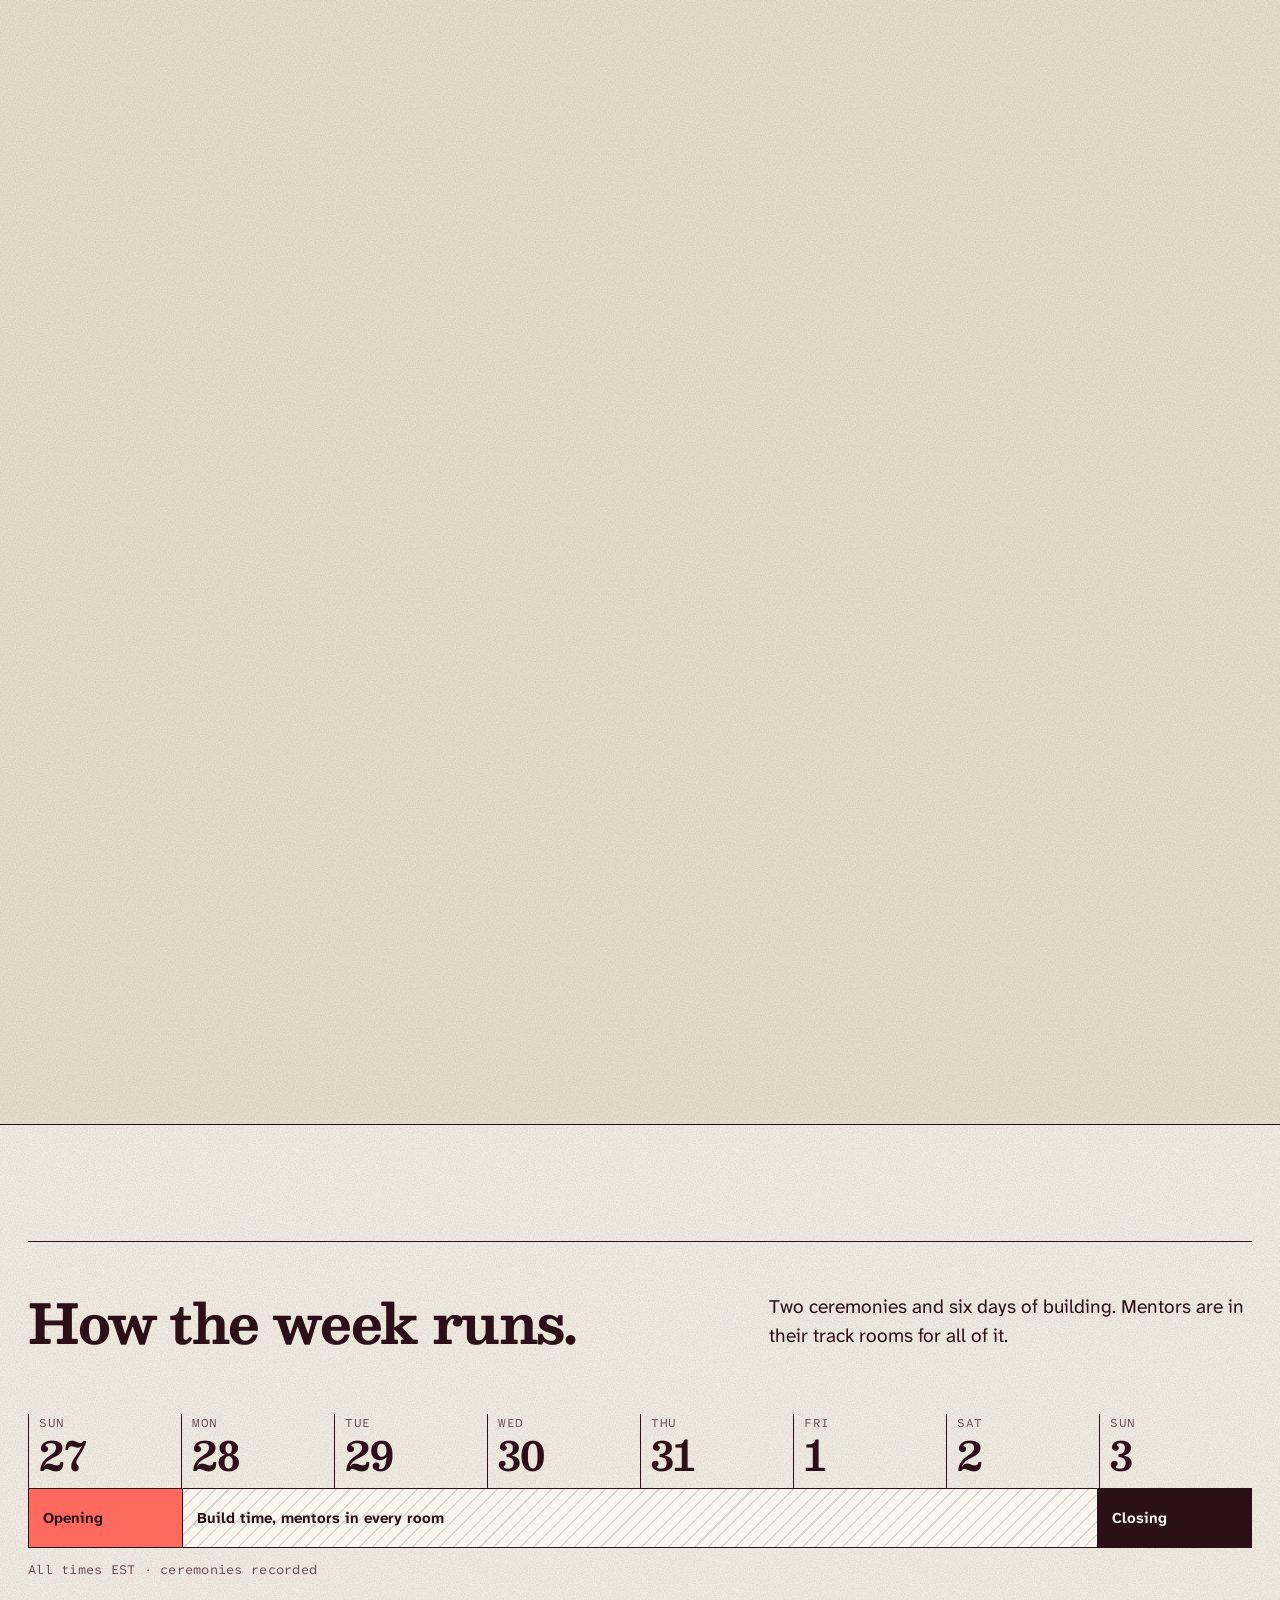
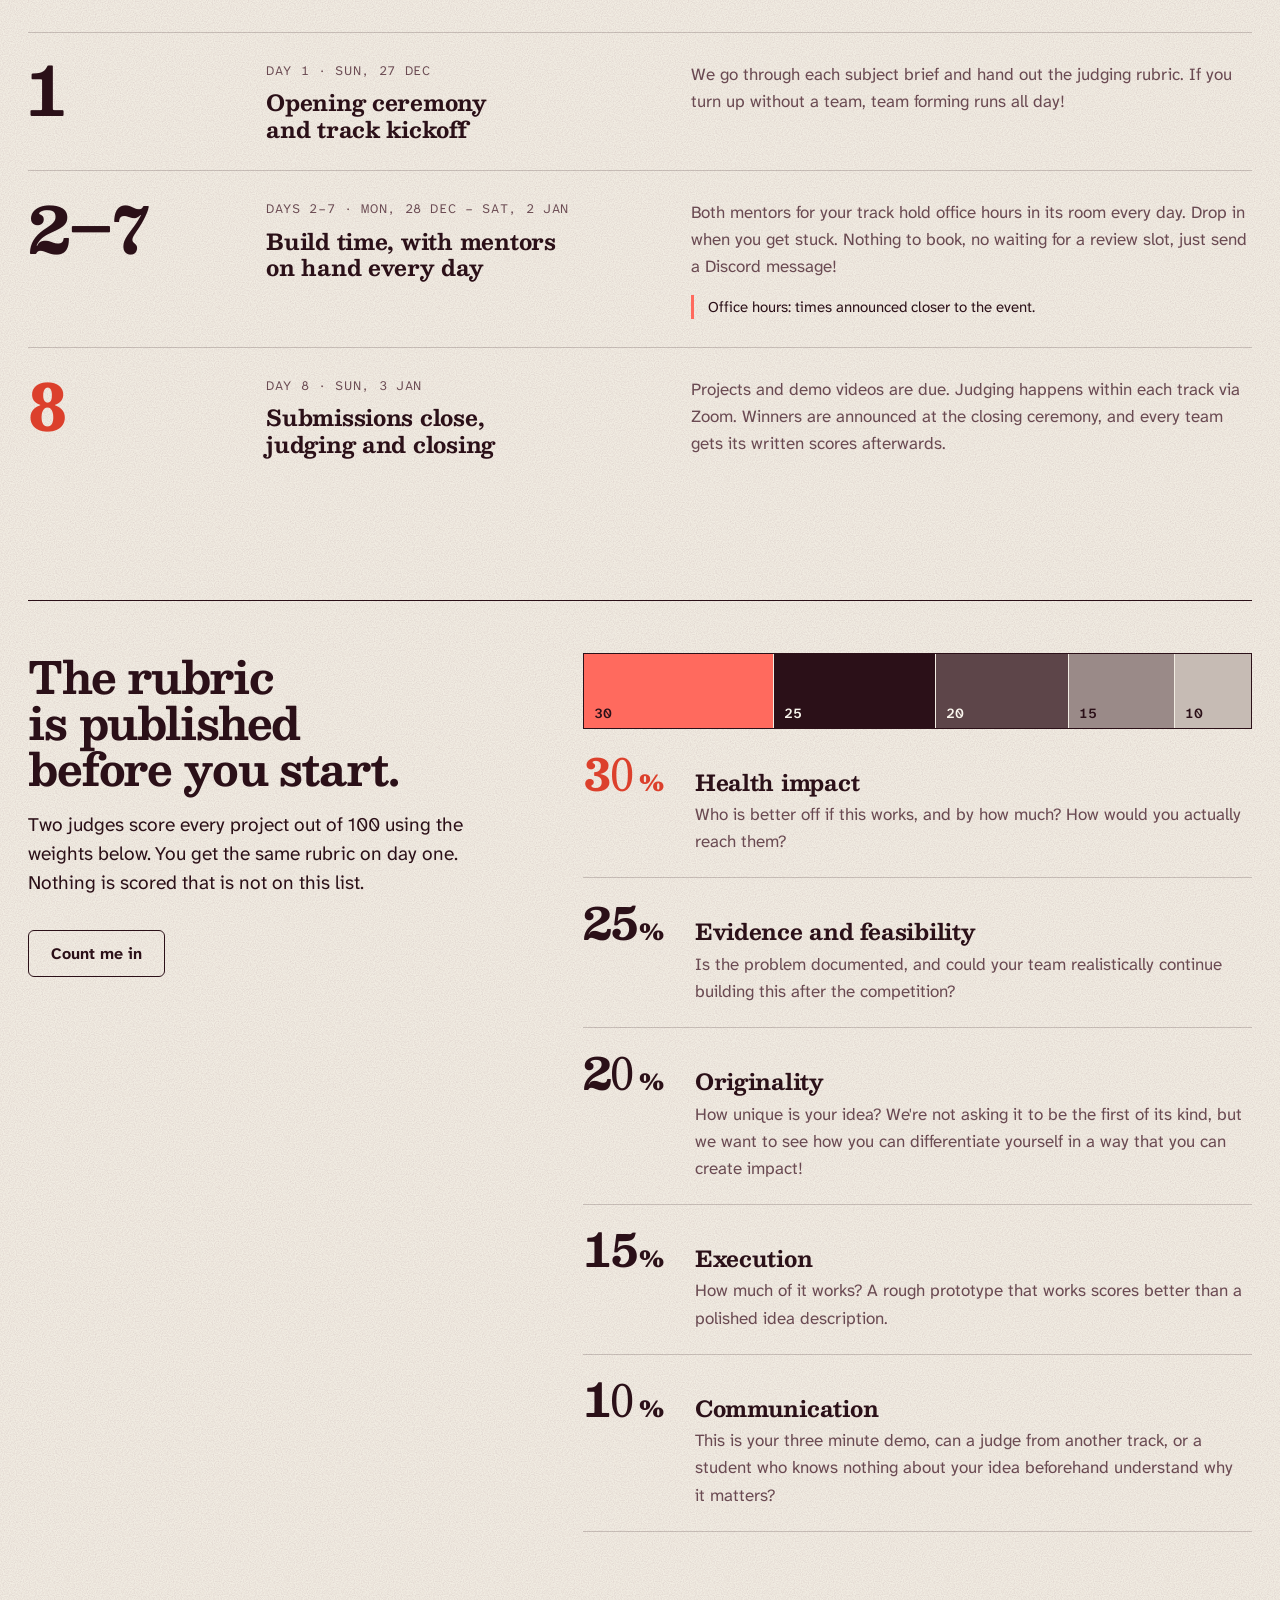
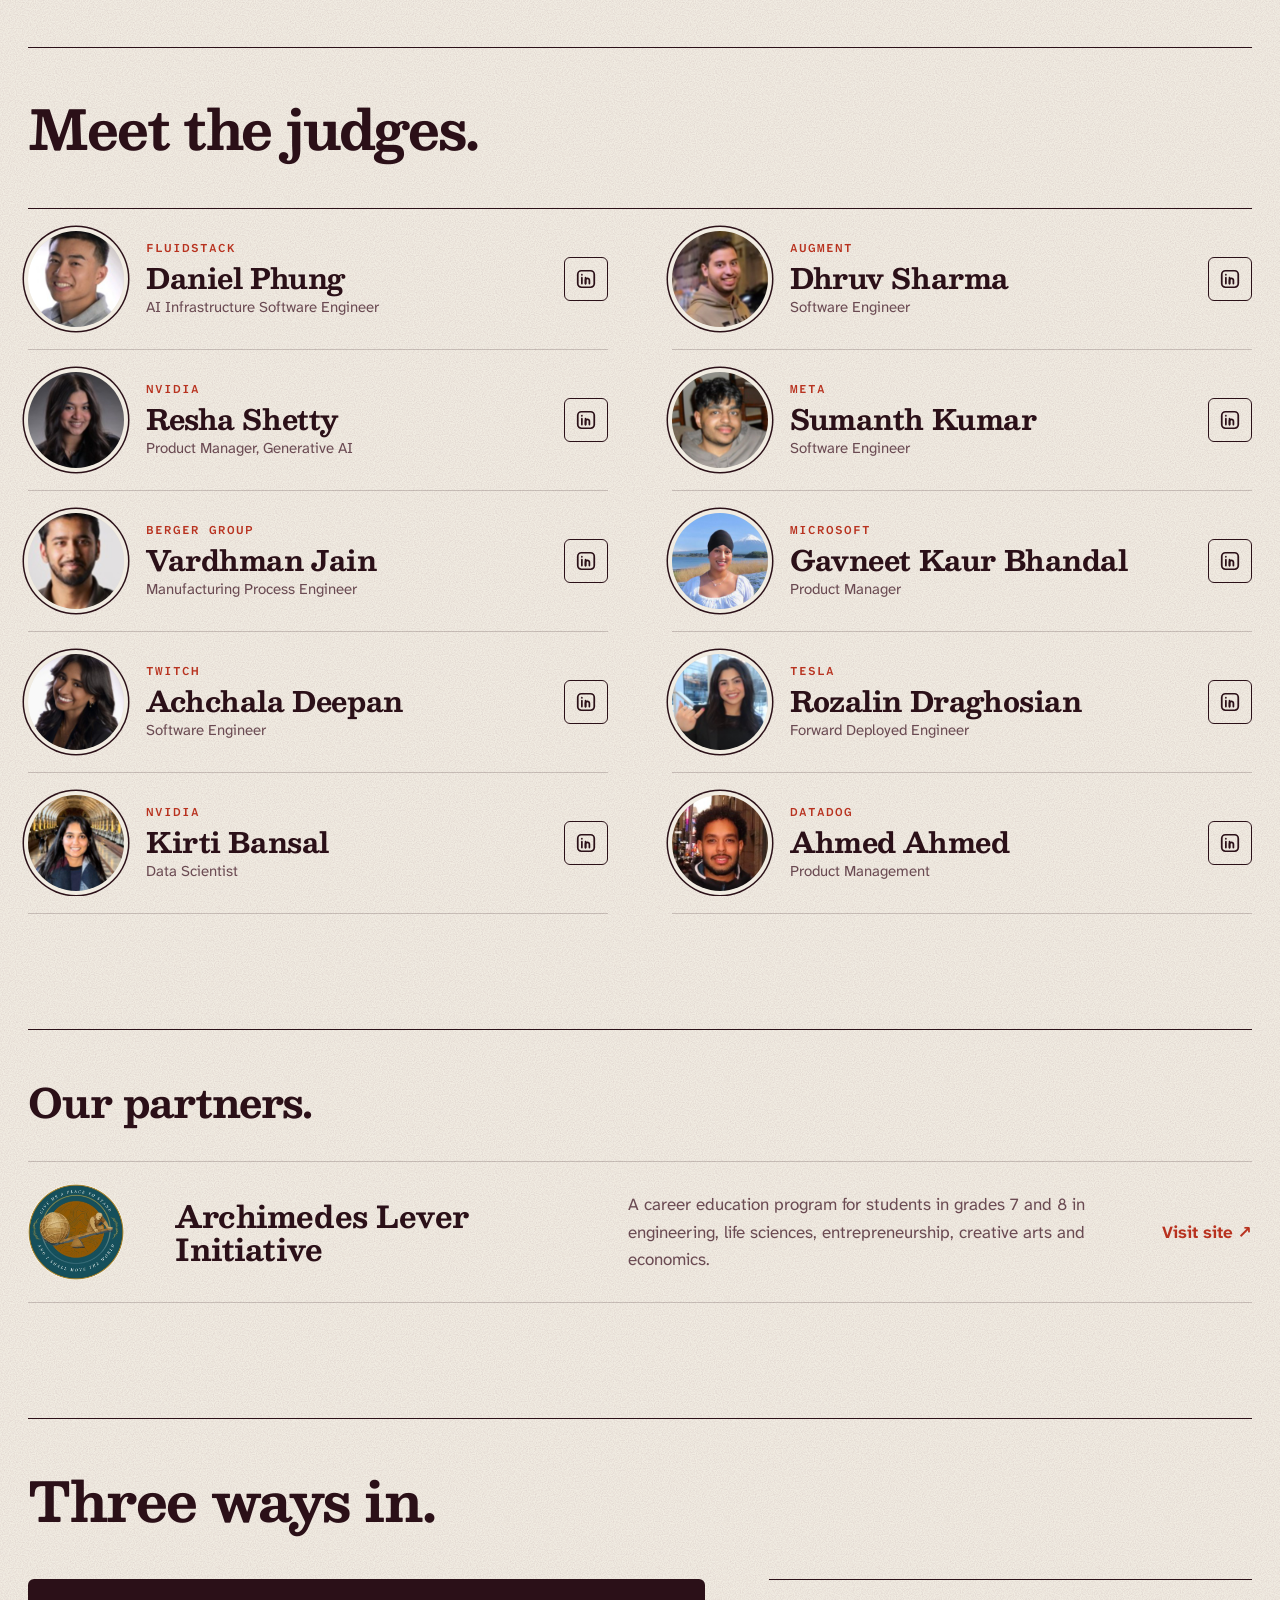
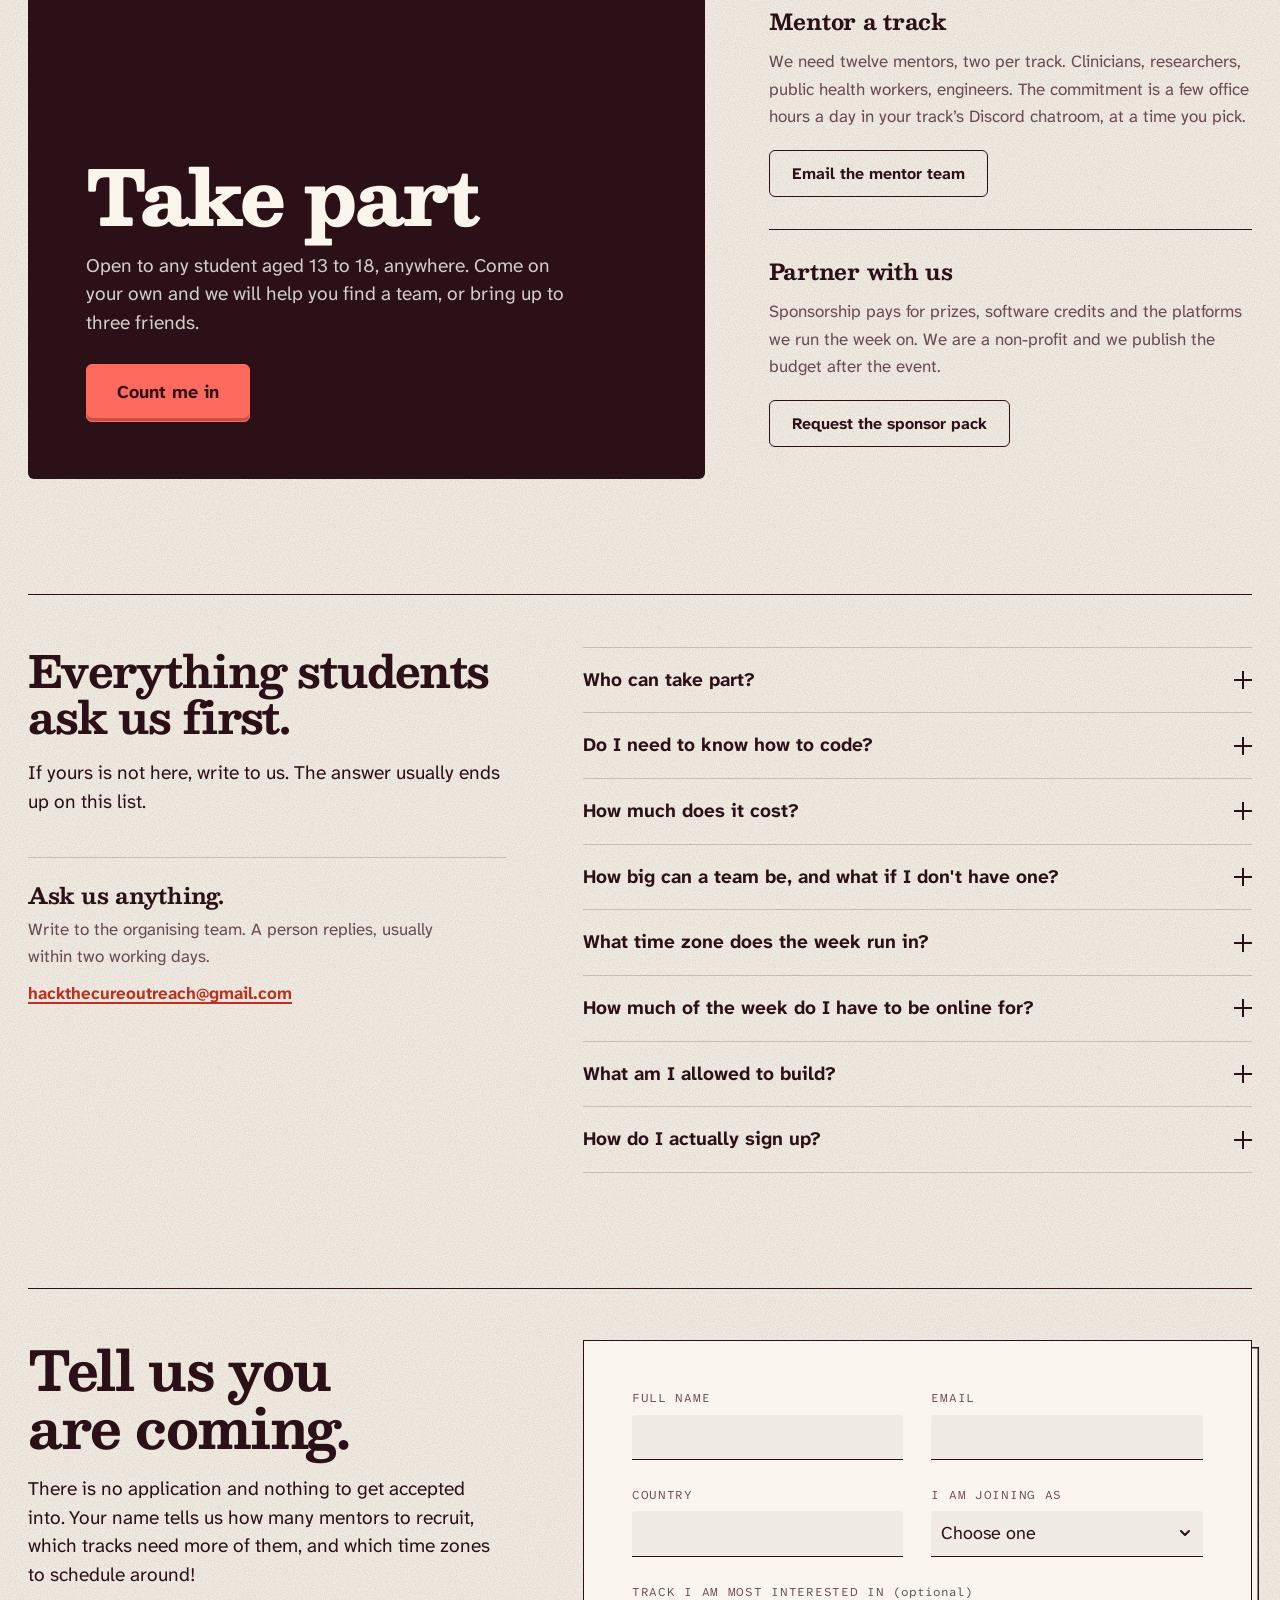
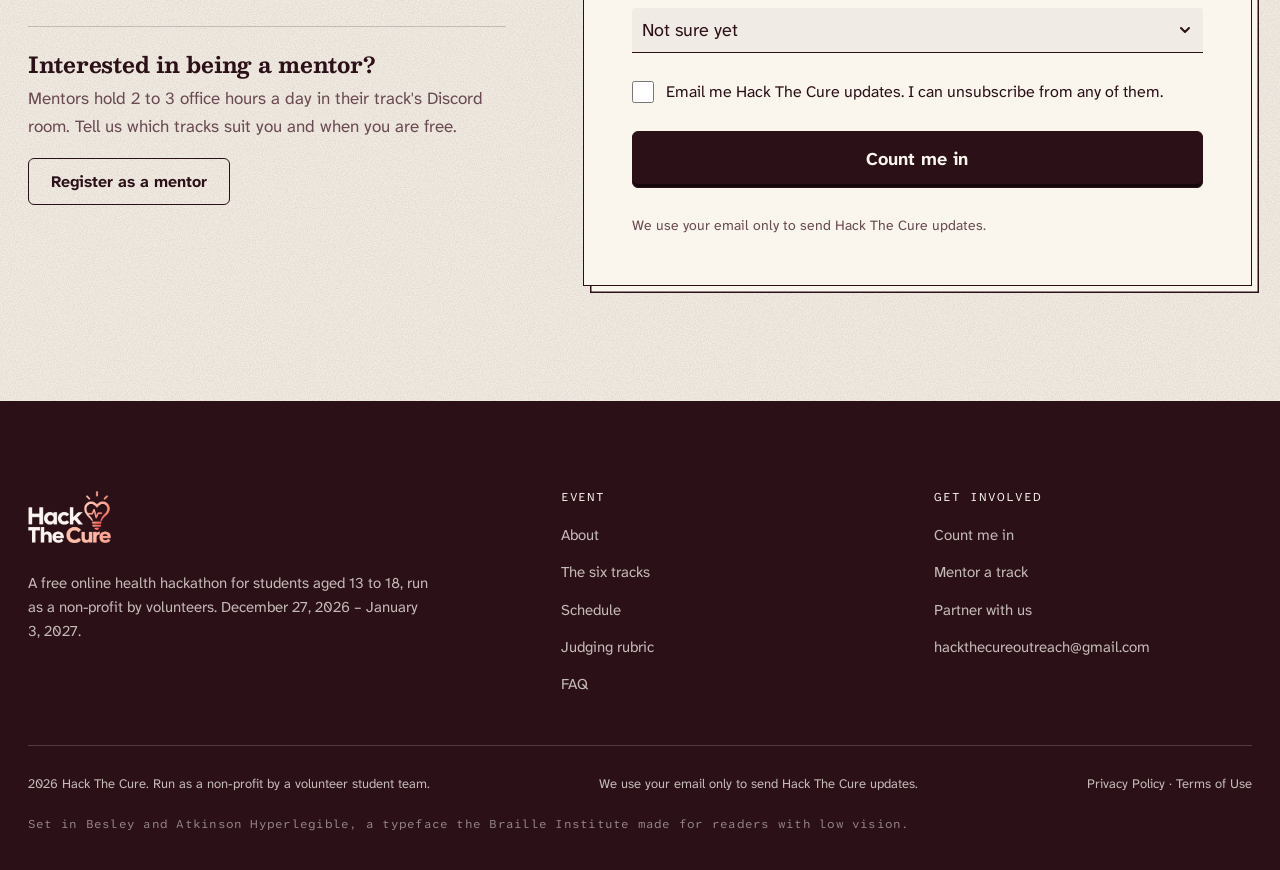
==== commit fb8456bb: "Add mentor registration, partner logo, new judges, and fix file locations" ====
--- a/hackthecure-redesign/index.html
+++ b/hackthecure-redesign/index.html
@@ -558,7 +558,7 @@
         <div class="judge__text">
           <p class="judge__company">Microsoft</p>
           <p class="judge__name">Gavneet Kaur Bhandal</p>
-          <p class="judge__role">Project Management</p>
+          <p class="judge__role">Product Manager</p>
         </div>
         <a class="judge__link" href="https://www.linkedin.com/in/gavneetbhandal" target="_blank" rel="noopener" aria-label="Gavneet Kaur Bhandal on LinkedIn"><svg viewBox="0 0 24 24" fill="none" stroke="currentColor" stroke-width="1.9" stroke-linecap="round" stroke-linejoin="round" aria-hidden="true"><rect x="3" y="3" width="18" height="18" rx="4"/><path d="M7.5 10.5V17M7.5 7.3v.1M11.5 17v-3.6a2.1 2.1 0 0 1 4.2 0V17"/><path d="M11.5 10.5V17"/></svg></a>
       </li>
--- a/hackthecure-redesign/css/styles.css
+++ b/hackthecure-redesign/css/styles.css
@@ -1121,6 +1121,90 @@
 .legal__body h2 { margin-top: 32px; font-size: 1.5rem; letter-spacing: -0.015em; }
 .legal__body p { margin-top: 10px; color: var(--ink-soft); }
 .legal__back { margin-top: 48px; }
+
+/* ------------------------------------------------- 16b. Mentor registration */
+.mentor-cta { margin-top: 36px; padding-top: 24px; border-top: 1px solid var(--rule); }
+.mentor-cta h3 { margin-bottom: 8px; }
+.mentor-cta p { color: var(--ink-soft); max-width: 44ch; margin-bottom: 18px; }
+
+.mentor-page { padding-block: clamp(40px, 6vw, 80px) var(--section-y); }
+.mentor-page .wrap { max-width: 960px; }
+.mentor-page__intro { margin-bottom: clamp(32px, 4vw, 48px); }
+.mentor-page__intro h1 { font-size: clamp(2.4rem, 6vw, 4rem); margin-bottom: 18px; }
+
+.mentor-form__part { border: 0; padding: 0; margin: 0; display: grid; gap: 22px; }
+.mentor-form__part legend {
+  width: 100%;
+  padding: 0;
+  margin-bottom: 18px;
+  font-family: var(--font-display);
+  font-size: 1.5rem;
+  font-weight: 700;
+  letter-spacing: -0.015em;
+}
+
+/* The rule between sections sits on the legend, so it runs above the heading. */
+.mentor-form__part + .mentor-form__part legend { padding-top: 30px; border-top: 1px solid var(--rule); }
+
+.photo-pick { display: flex; align-items: center; gap: 14px; }
+.photo-pick__preview {
+  flex: none;
+  width: 52px;
+  height: 52px;
+  border-radius: 50%;
+  border: 1.5px dashed var(--rule);
+  background: var(--paper) center / cover no-repeat;
+}
+.photo-pick__preview.has-photo { border: 1.5px solid var(--ink); }
+.photo-pick input[type='file'] { padding: 8px; font-size: 0.9375rem; background: none; border: 0; }
+
+.hours__note { color: var(--ink-soft); max-width: 62ch; }
+.hours__same { display: inline-flex; align-items: center; gap: 10px; font-weight: 700; cursor: pointer; }
+.hours__same input { width: 20px; height: 20px; accent-color: var(--ink); }
+.hours {
+  display: grid;
+  grid-template-columns: repeat(auto-fill, minmax(min(100%, 380px), 1fr));
+  gap: 20px 28px;
+}
+.hours__day { min-width: 0; }
+.hours__label {
+  display: flex;
+  justify-content: space-between;
+  align-items: baseline;
+  gap: 12px;
+  margin-bottom: 8px;
+  font-weight: 700;
+}
+.hours__count {
+  font-family: var(--font-mono);
+  font-size: 0.75rem;
+  font-weight: 400;
+  letter-spacing: 0.04em;
+  color: var(--ink-soft);
+}
+.hours__count.is-good { color: var(--ok); font-weight: 600; }
+.hours__grid {
+  display: grid;
+  grid-template-columns: repeat(12, minmax(0, 1fr));
+  gap: 4px;
+  touch-action: none;
+  user-select: none;
+}
+.hours__cell {
+  height: 34px;
+  padding: 0;
+  border: 1px solid var(--rule);
+  border-radius: 4px;
+  background: var(--paper);
+  font-family: var(--font-mono);
+  font-size: 0.6875rem;
+  color: var(--ink-soft);
+  transition: background-color var(--dur-1) var(--ease), border-color var(--dur-1) var(--ease);
+}
+.hours__cell:hover { border-color: var(--ink); }
+.hours__cell[aria-pressed='true'] { background: var(--coral); border-color: var(--ink); color: var(--ink); font-weight: 600; }
+#m-error-hours:empty { display: none; }
+#m-error-hours { font-size: 0.875rem; font-weight: 700; color: var(--error); }
 
 /* ---------------------------------------------------------- 17. Responsive */
 @media (max-width: 1080px) {
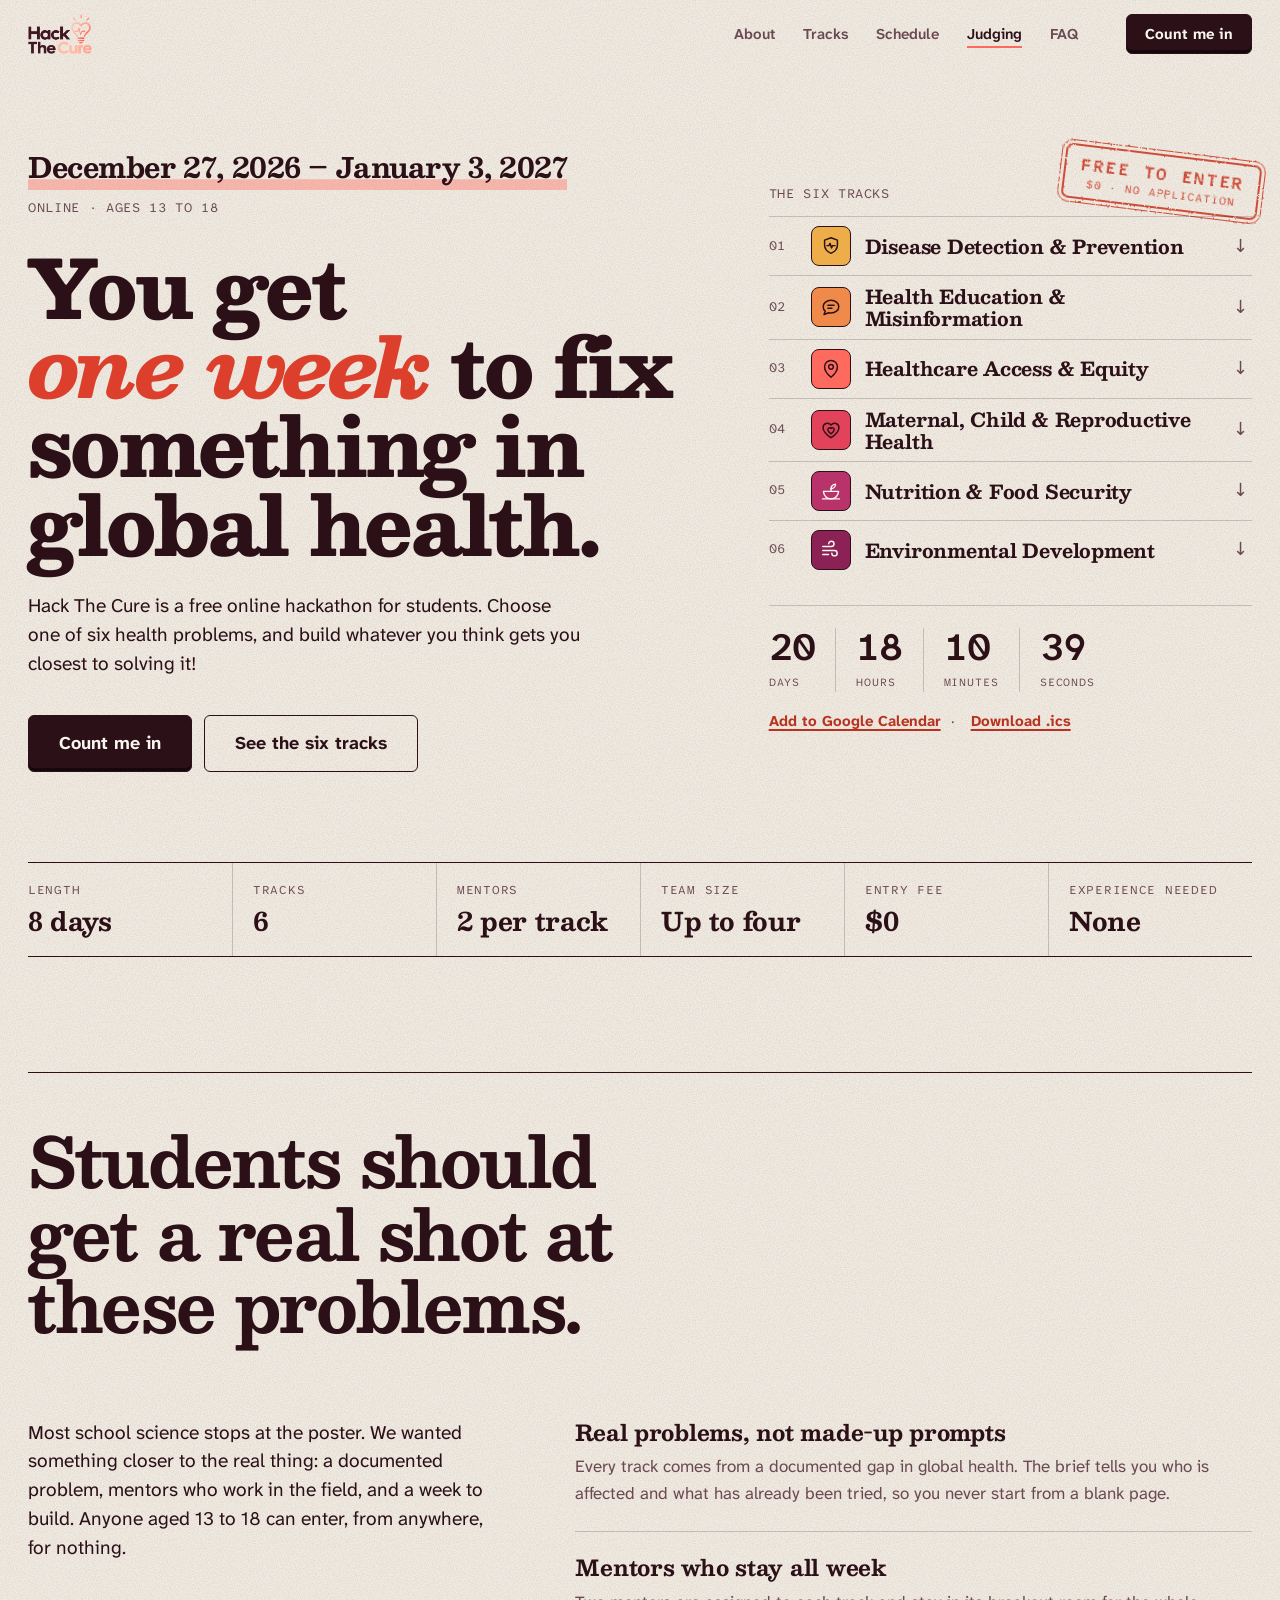
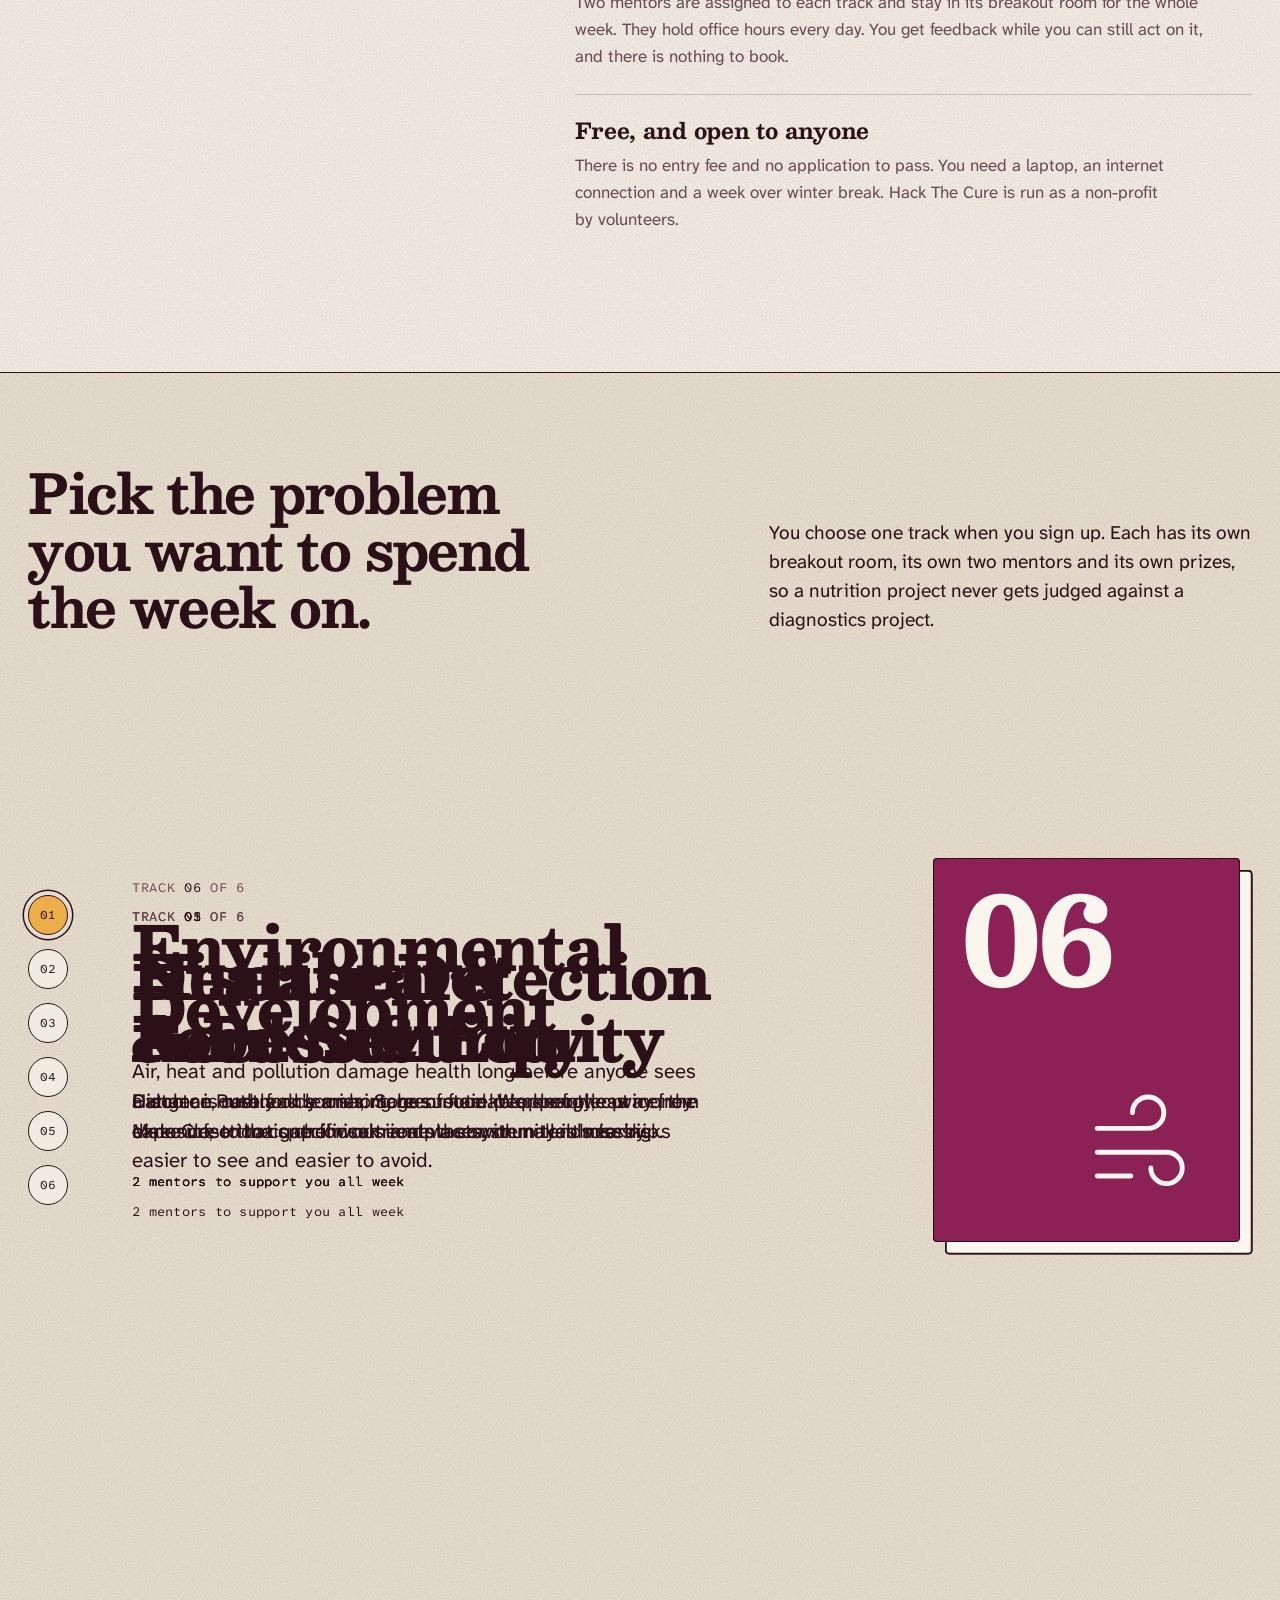
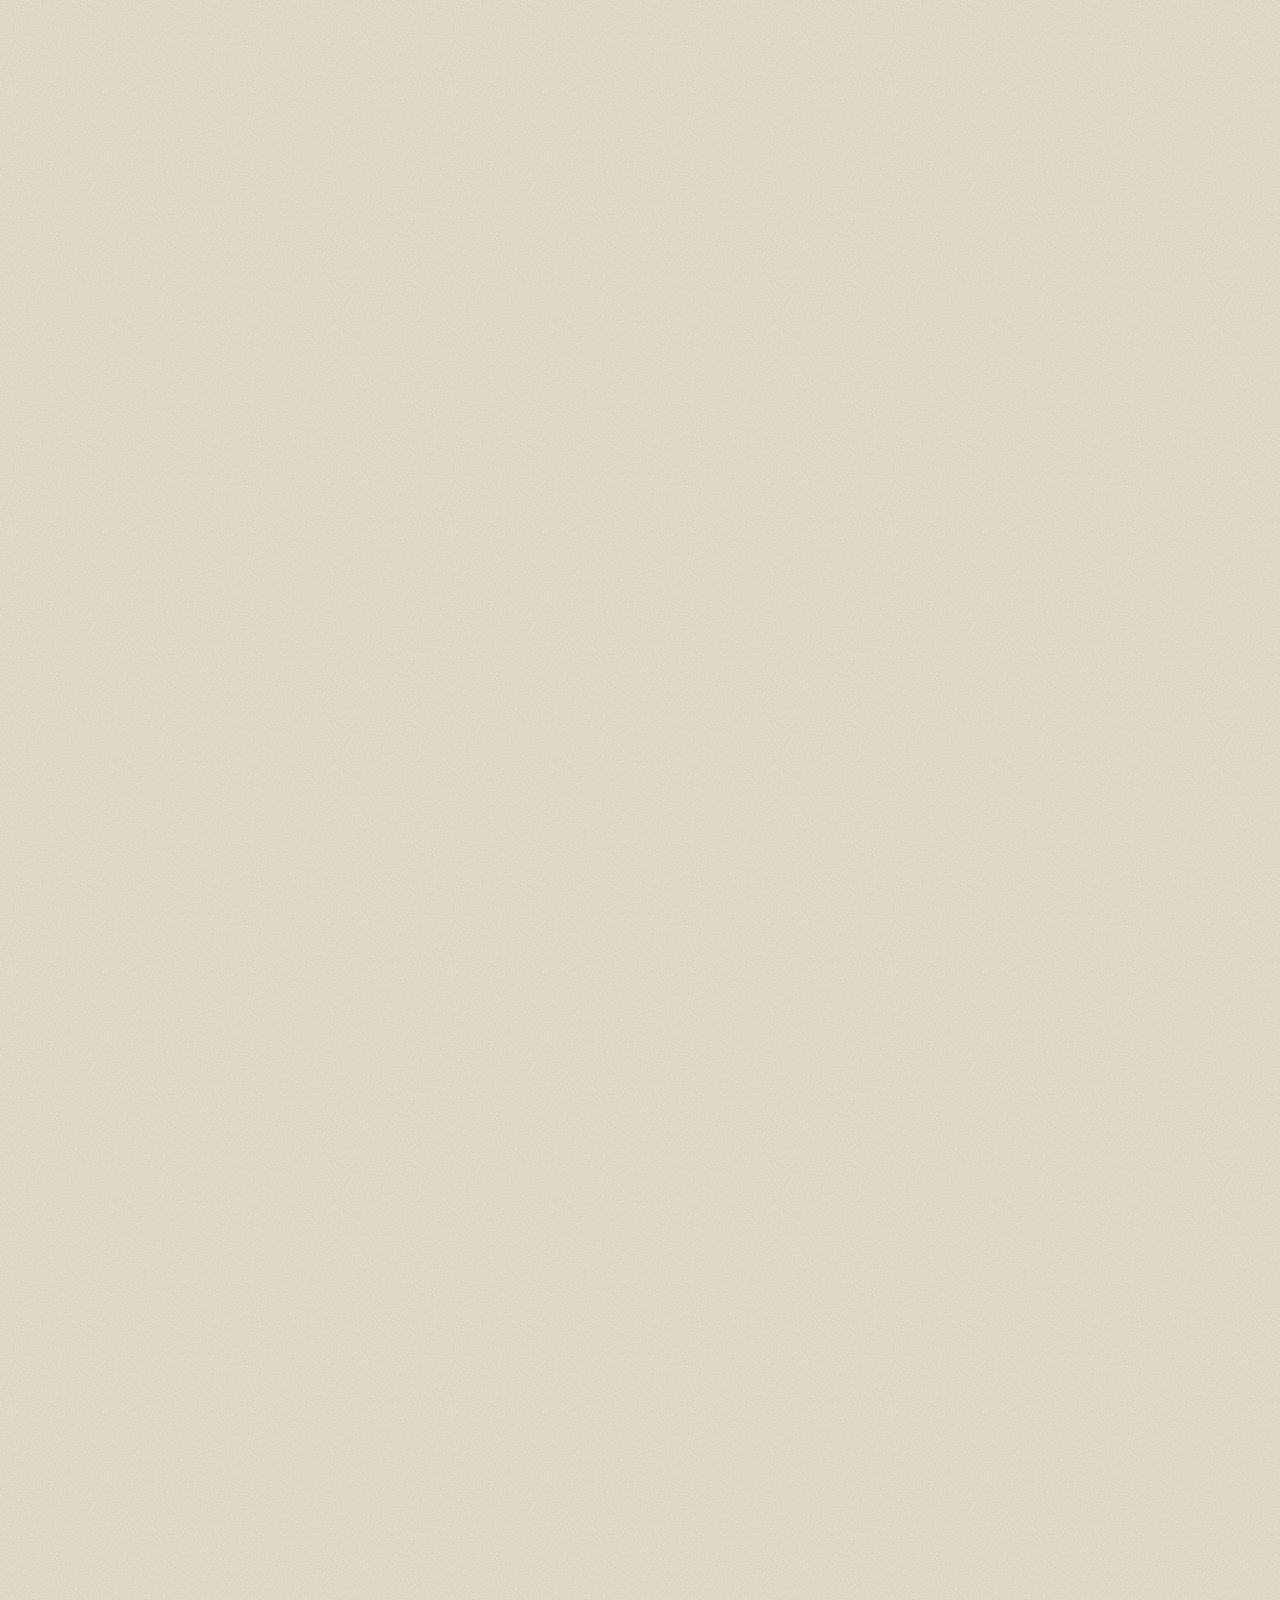
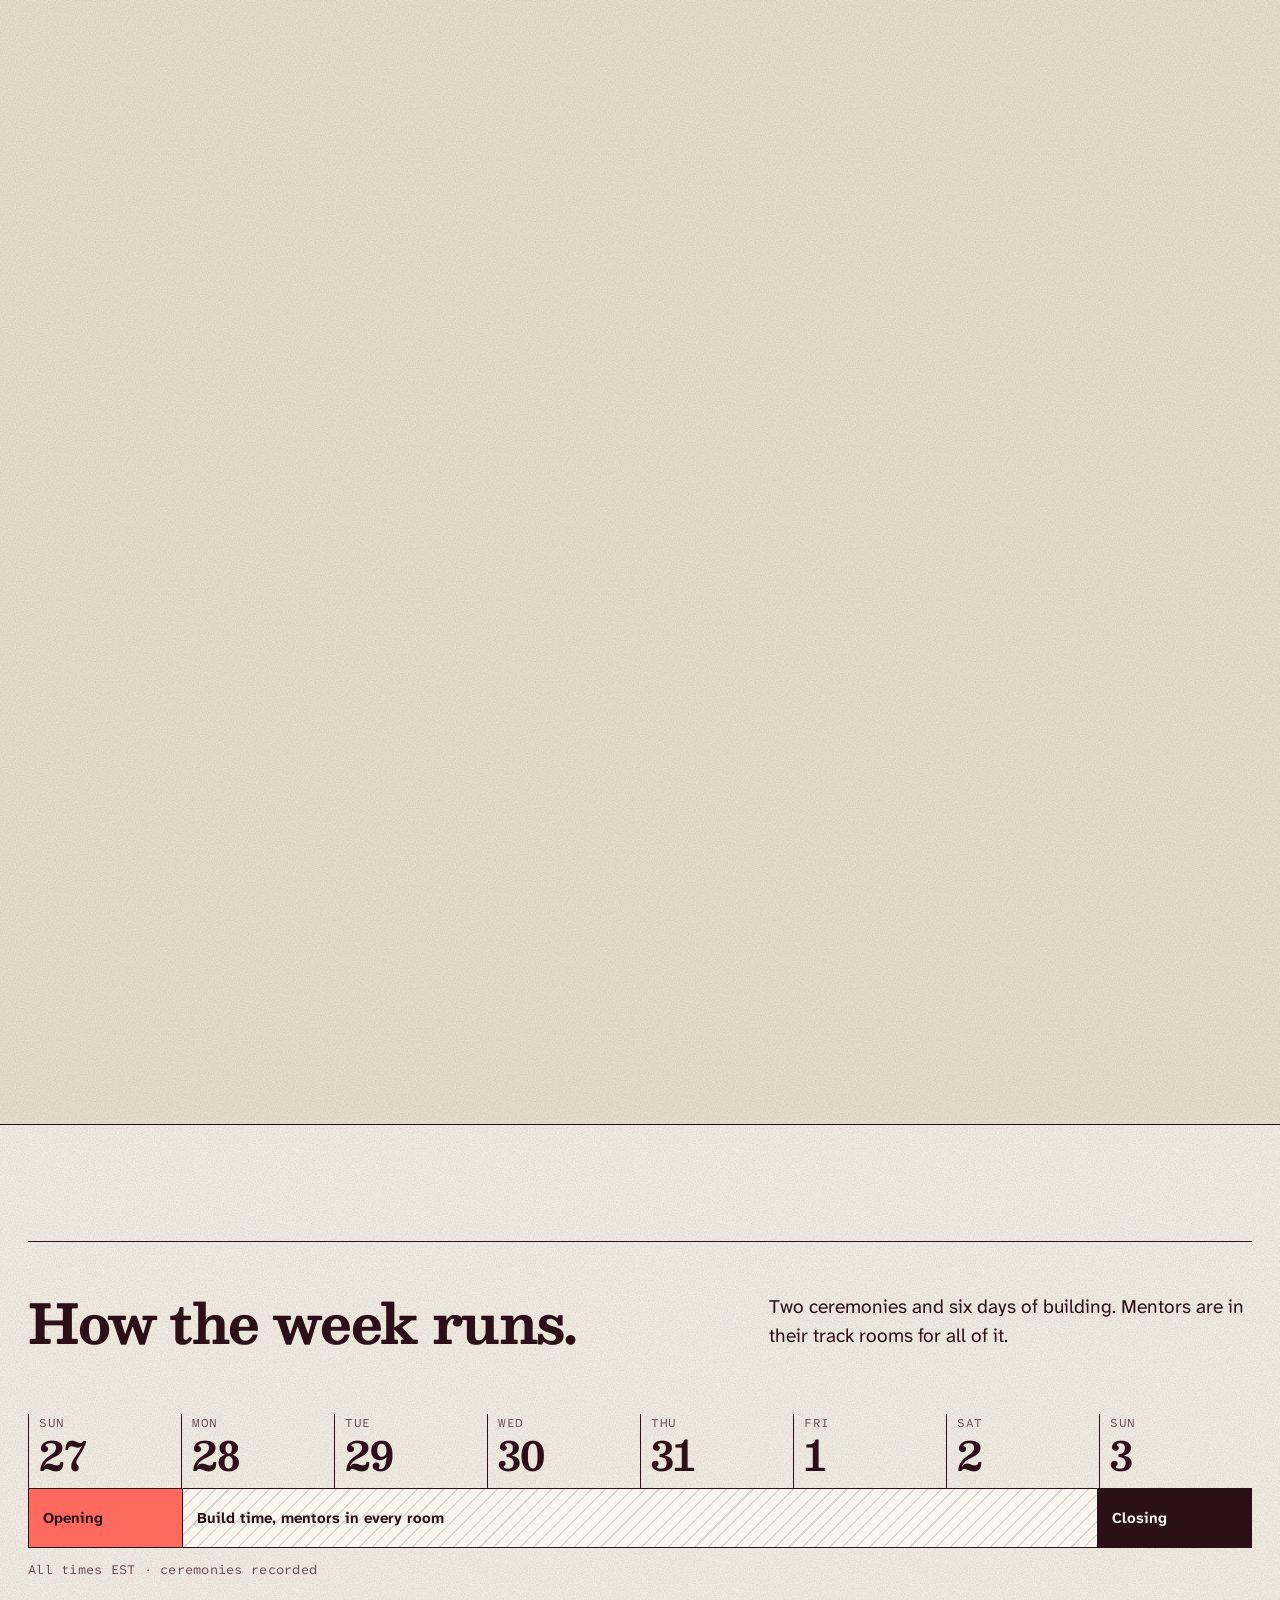
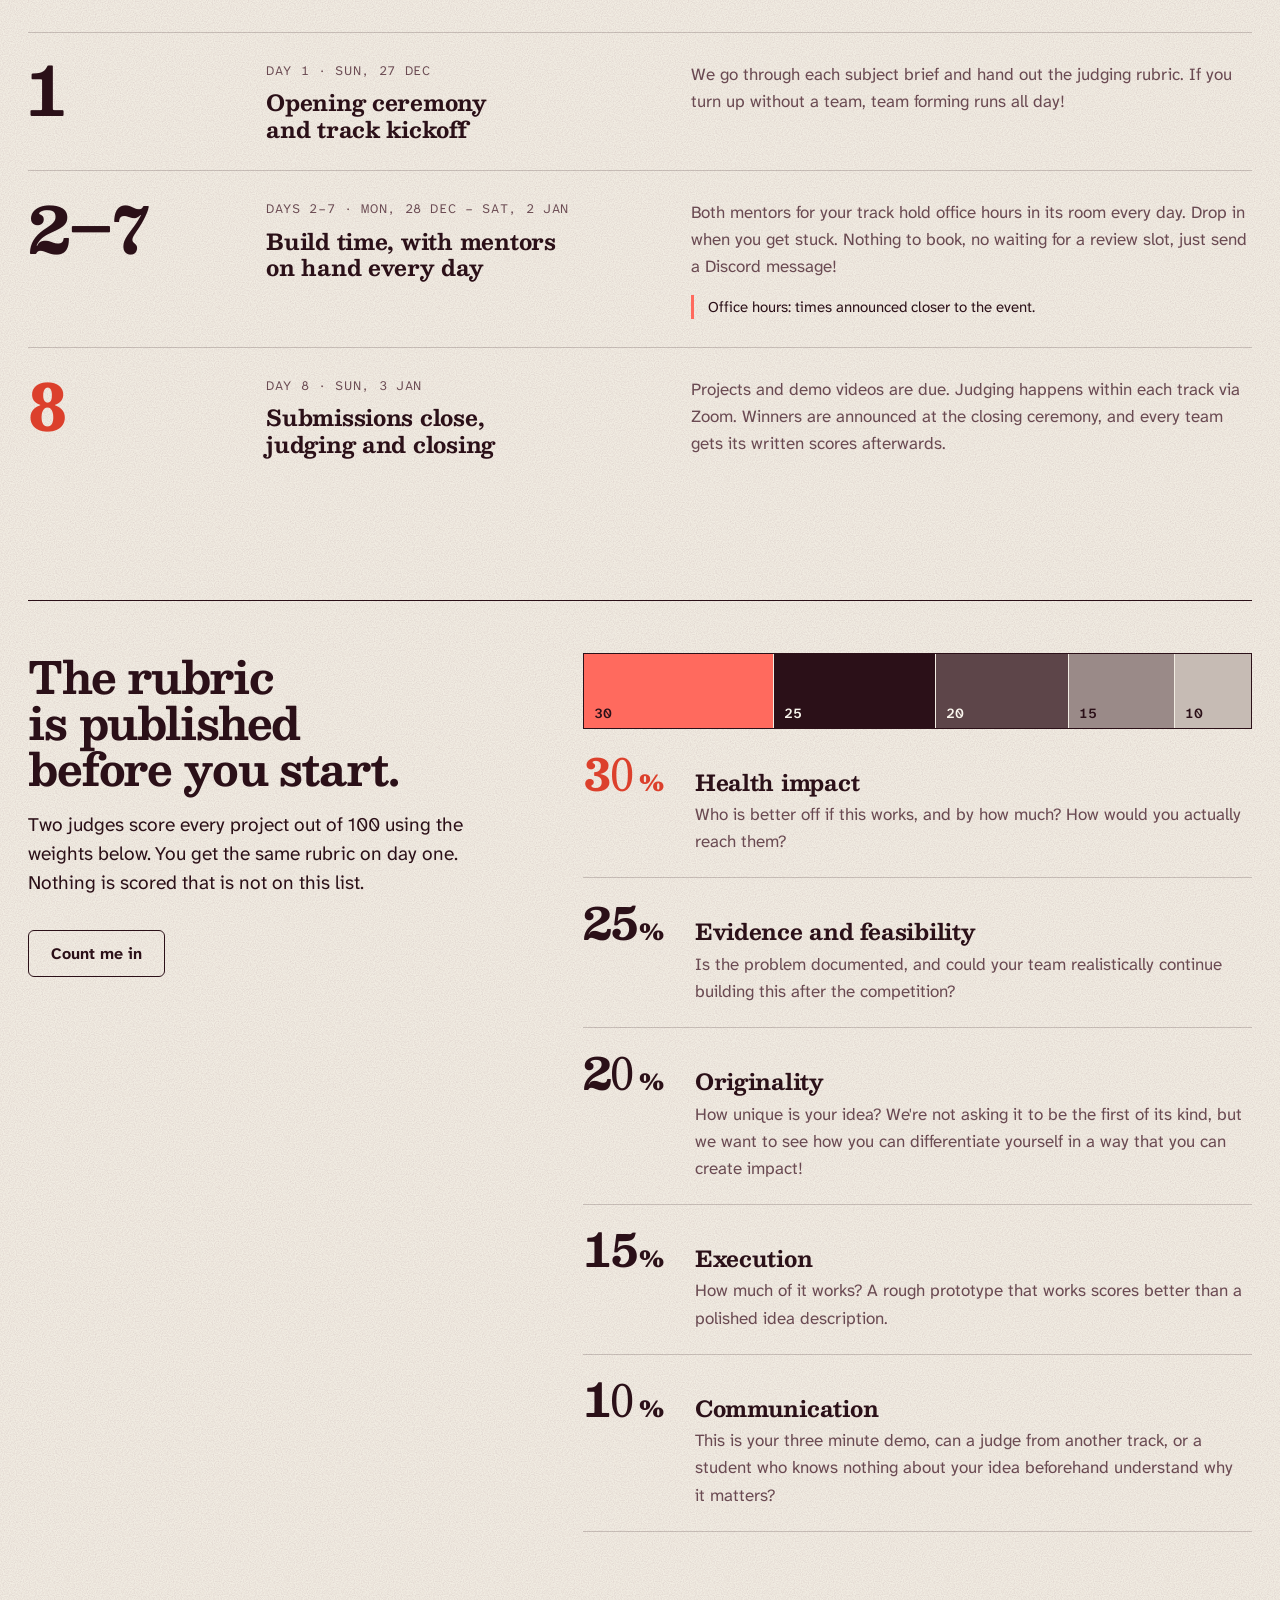
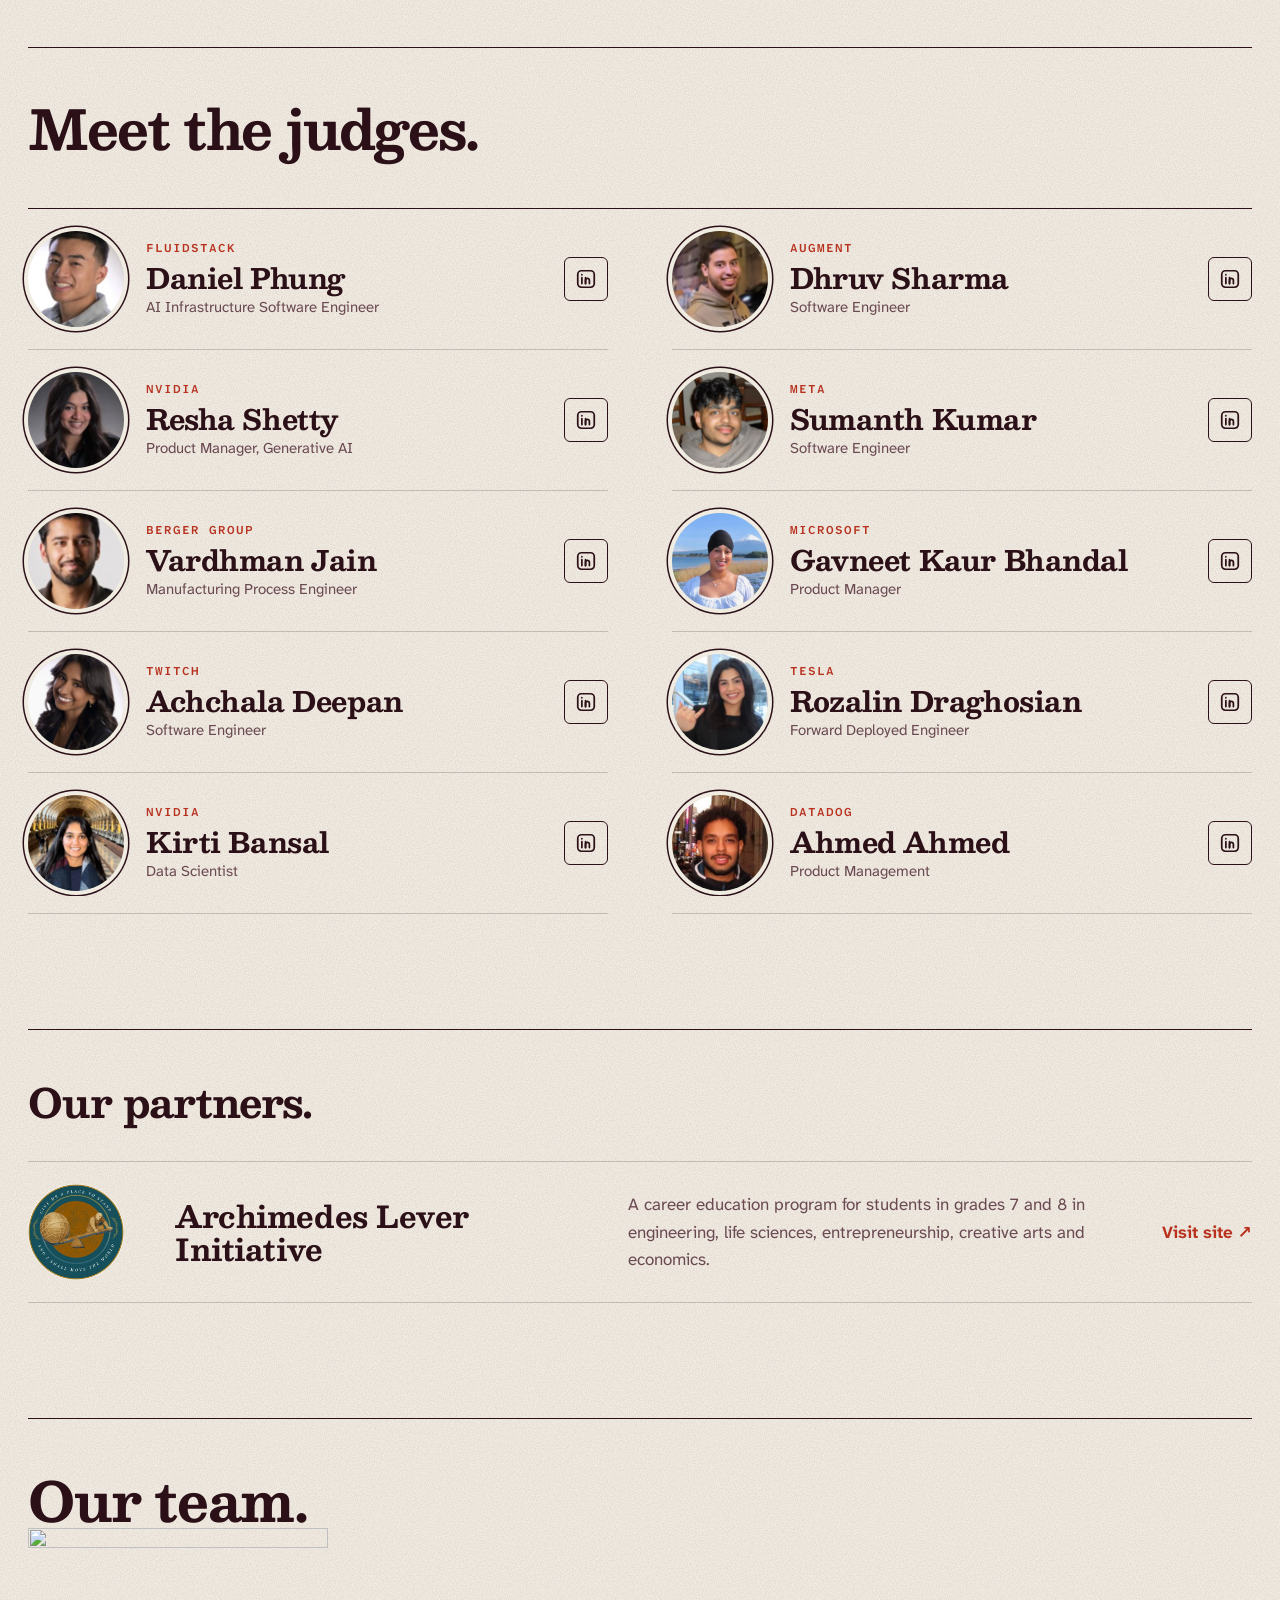
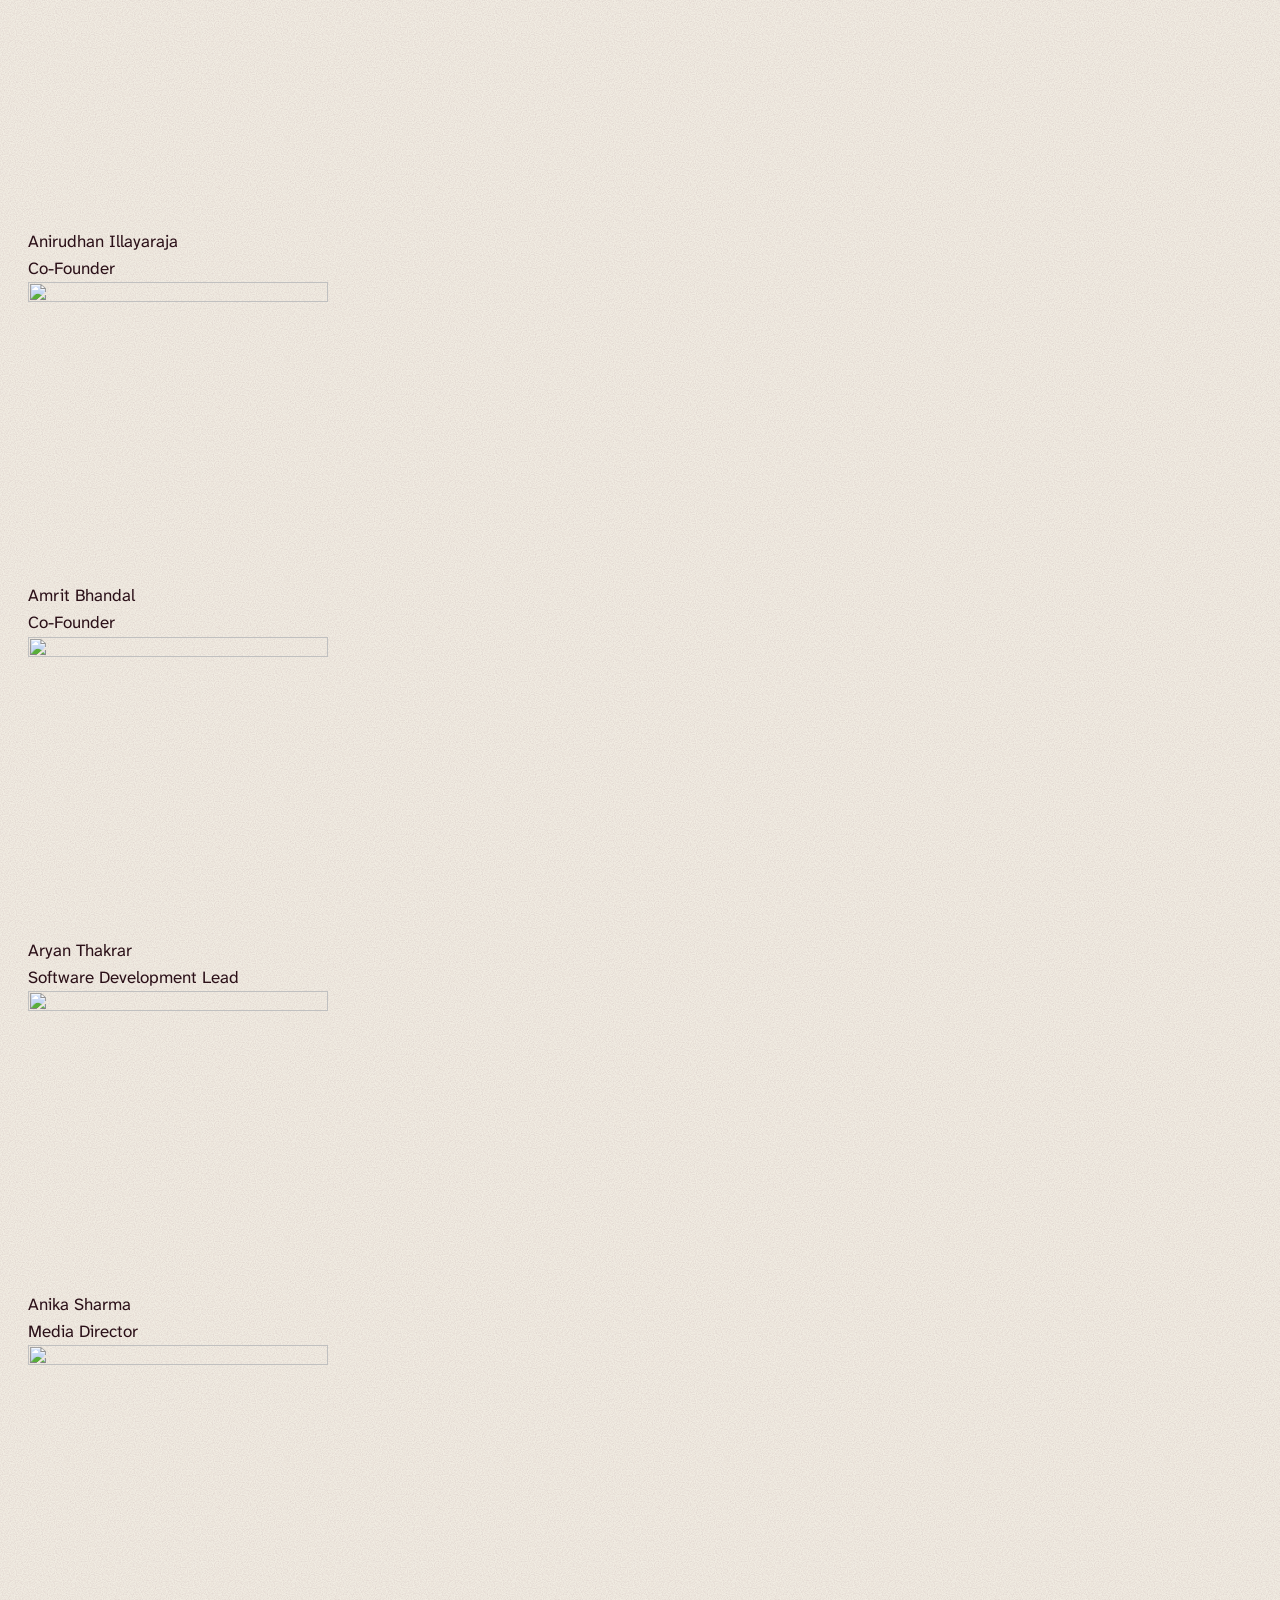
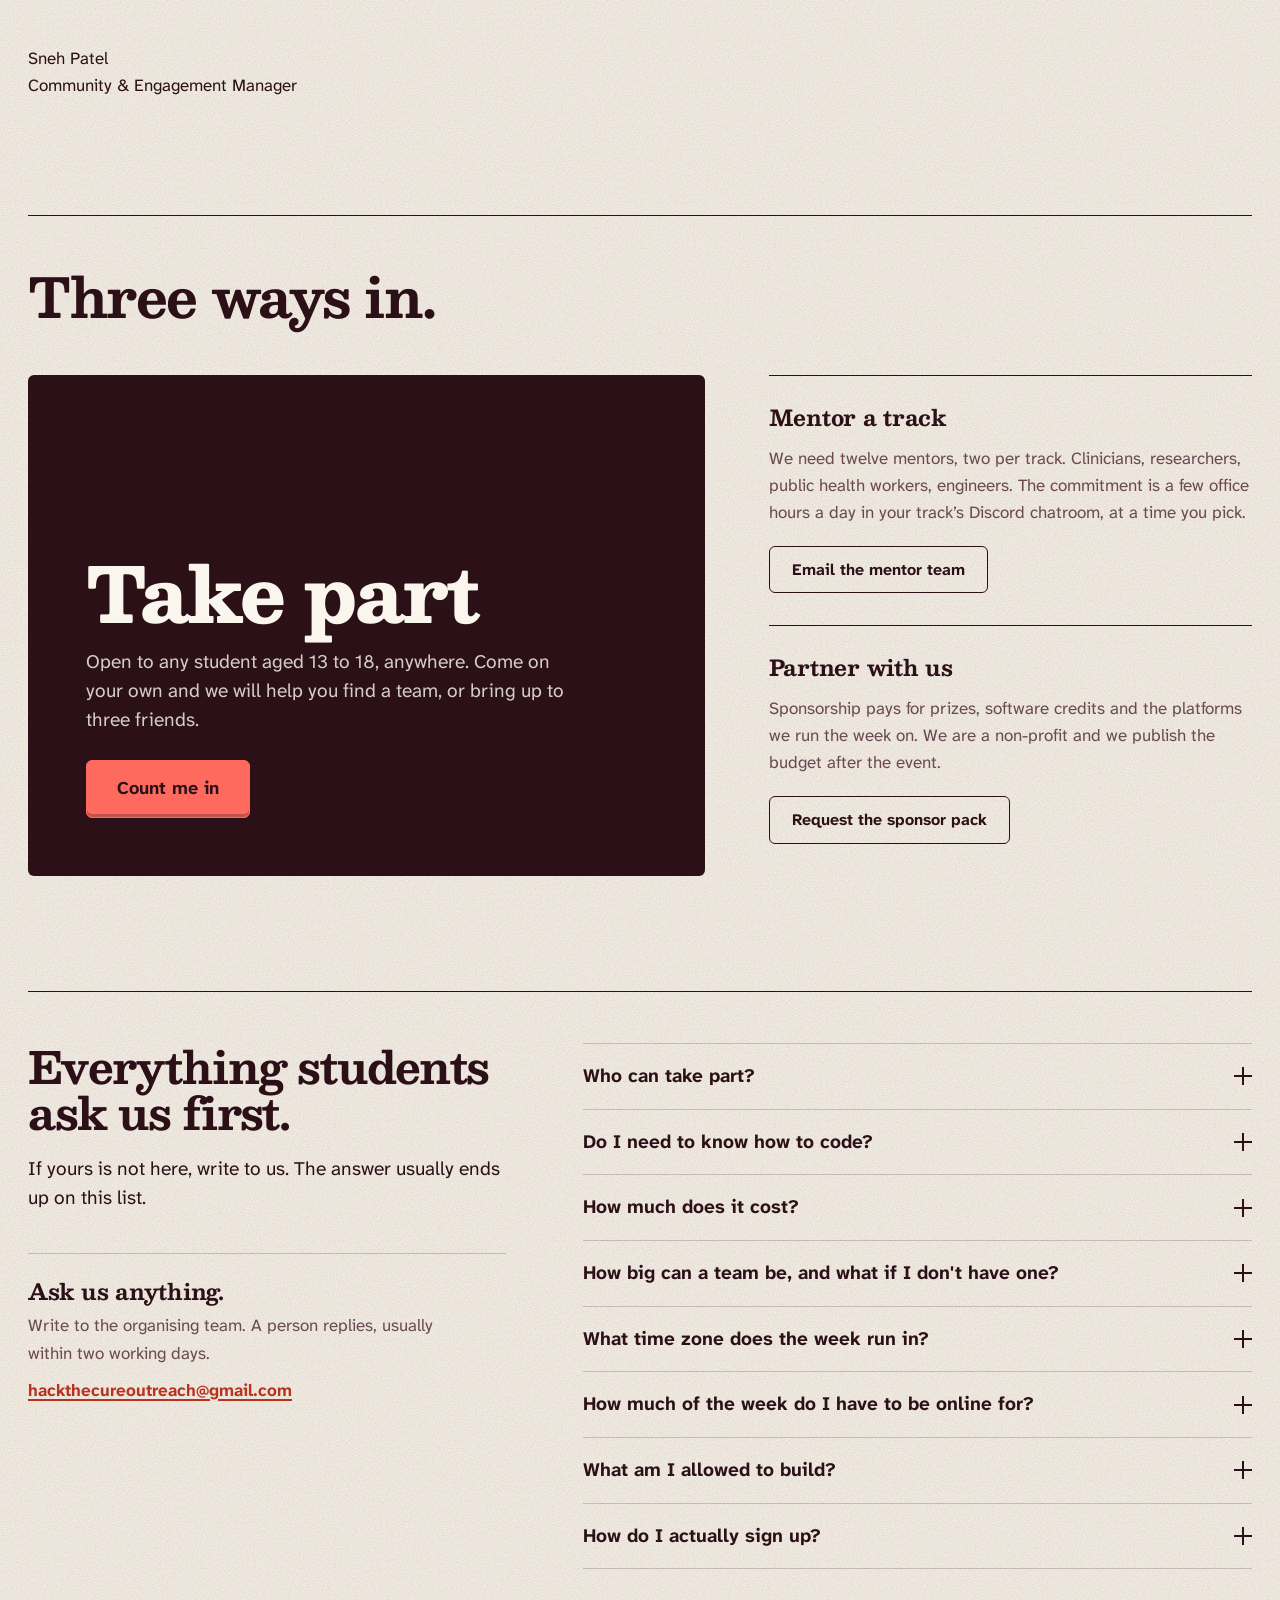
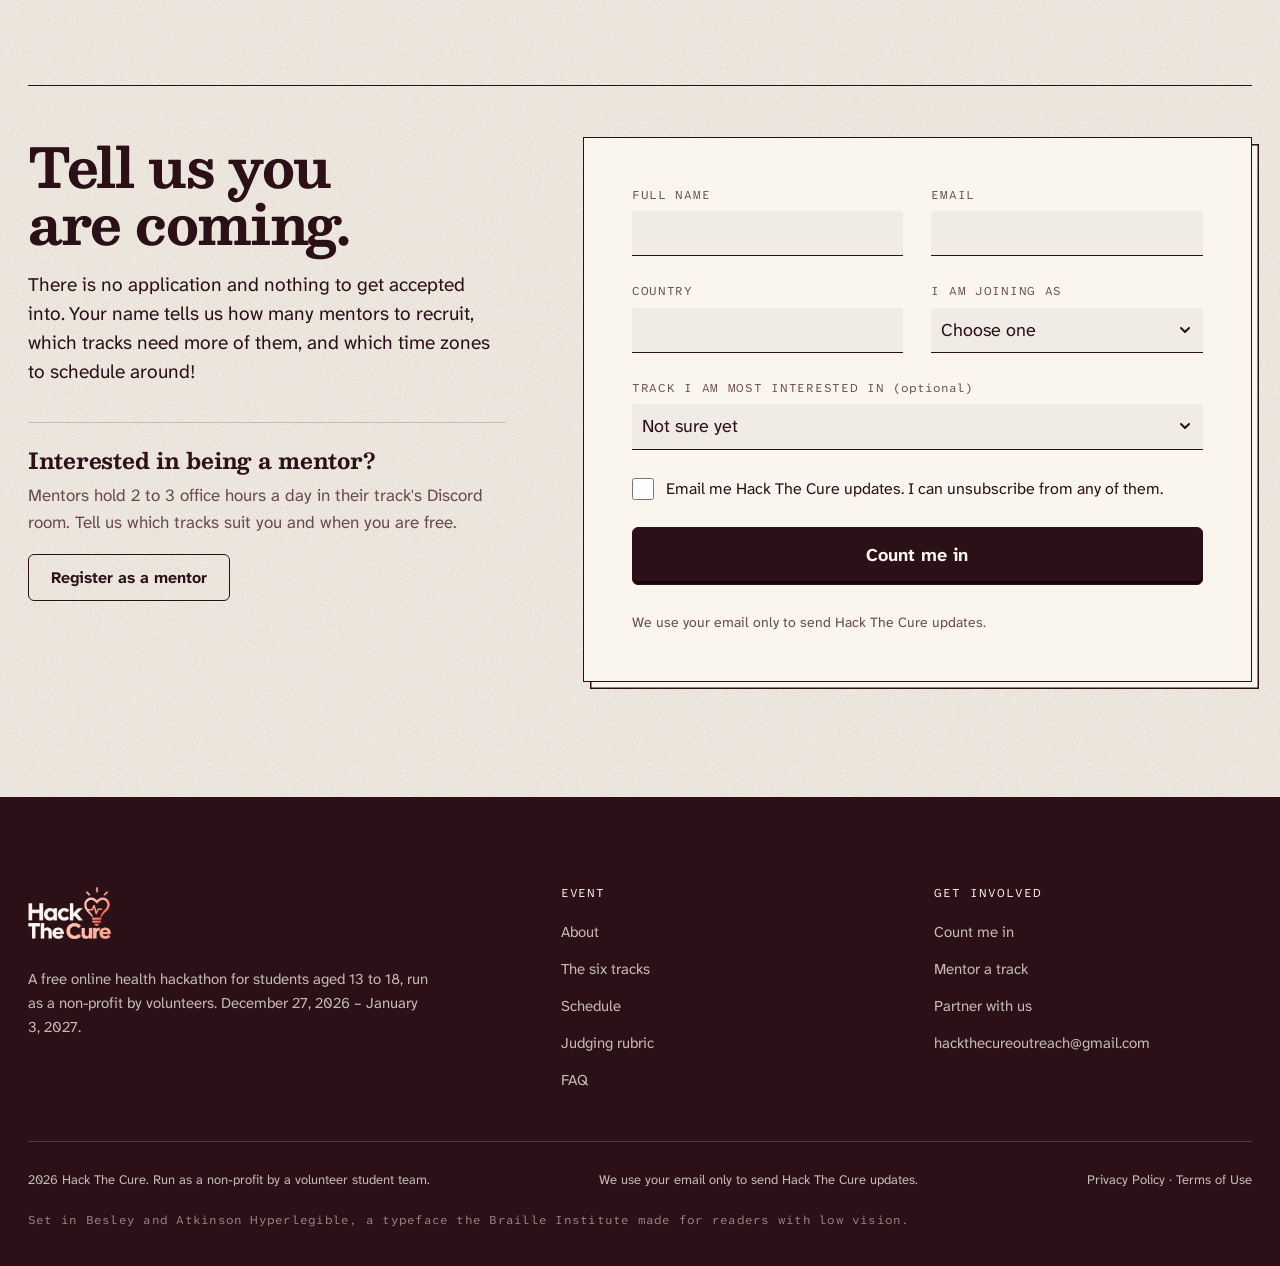
==== commit ee06a11d: "Add files via upload" ====
--- a/hackthecure-redesign/index.html
+++ b/hackthecure-redesign/index.html
@@ -612,6 +612,40 @@
       <span class="partner__about">A career education program for students in grades 7 and 8 in engineering, life sciences, entrepreneurship, creative arts and economics.</span>
       <span class="partner__go">Visit site <span aria-hidden="true">&nearr;</span></span>
     </a>
+  </div>
+</section>
+
+<!-- ============================================================== team -->
+<section class="section team" id="team">
+  <div class="wrap">
+    <h2>Our team.</h2>
+    <ul class="team__list">
+      <li class="member">
+        <img class="member__photo" src="assets/team/anirudhan-illayaraja.jpg" alt="" width="300" height="300" loading="lazy">
+        <p class="member__name">Anirudhan Illayaraja</p>
+        <p class="member__role">Co-Founder</p>
+      </li>
+      <li class="member">
+        <img class="member__photo" src="assets/team/amrit-bhandal.jpg" alt="" width="300" height="300" loading="lazy">
+        <p class="member__name">Amrit Bhandal</p>
+        <p class="member__role">Co-Founder</p>
+      </li>
+      <li class="member">
+        <img class="member__photo" src="assets/team/aryan-thakrar.jpg" alt="" width="300" height="300" loading="lazy">
+        <p class="member__name">Aryan Thakrar</p>
+        <p class="member__role">Software Development Lead</p>
+      </li>
+      <li class="member">
+        <img class="member__photo" src="assets/team/anika-sharma.jpg" alt="" width="300" height="300" loading="lazy">
+        <p class="member__name">Anika Sharma</p>
+        <p class="member__role">Media Director</p>
+      </li>
+      <li class="member">
+        <img class="member__photo" src="assets/team/sneh-patel.jpg" alt="" width="300" height="300" loading="lazy">
+        <p class="member__name">Sneh Patel</p>
+        <p class="member__role">Community &amp; Engagement Manager</p>
+      </li>
+    </ul>
   </div>
 </section>
 
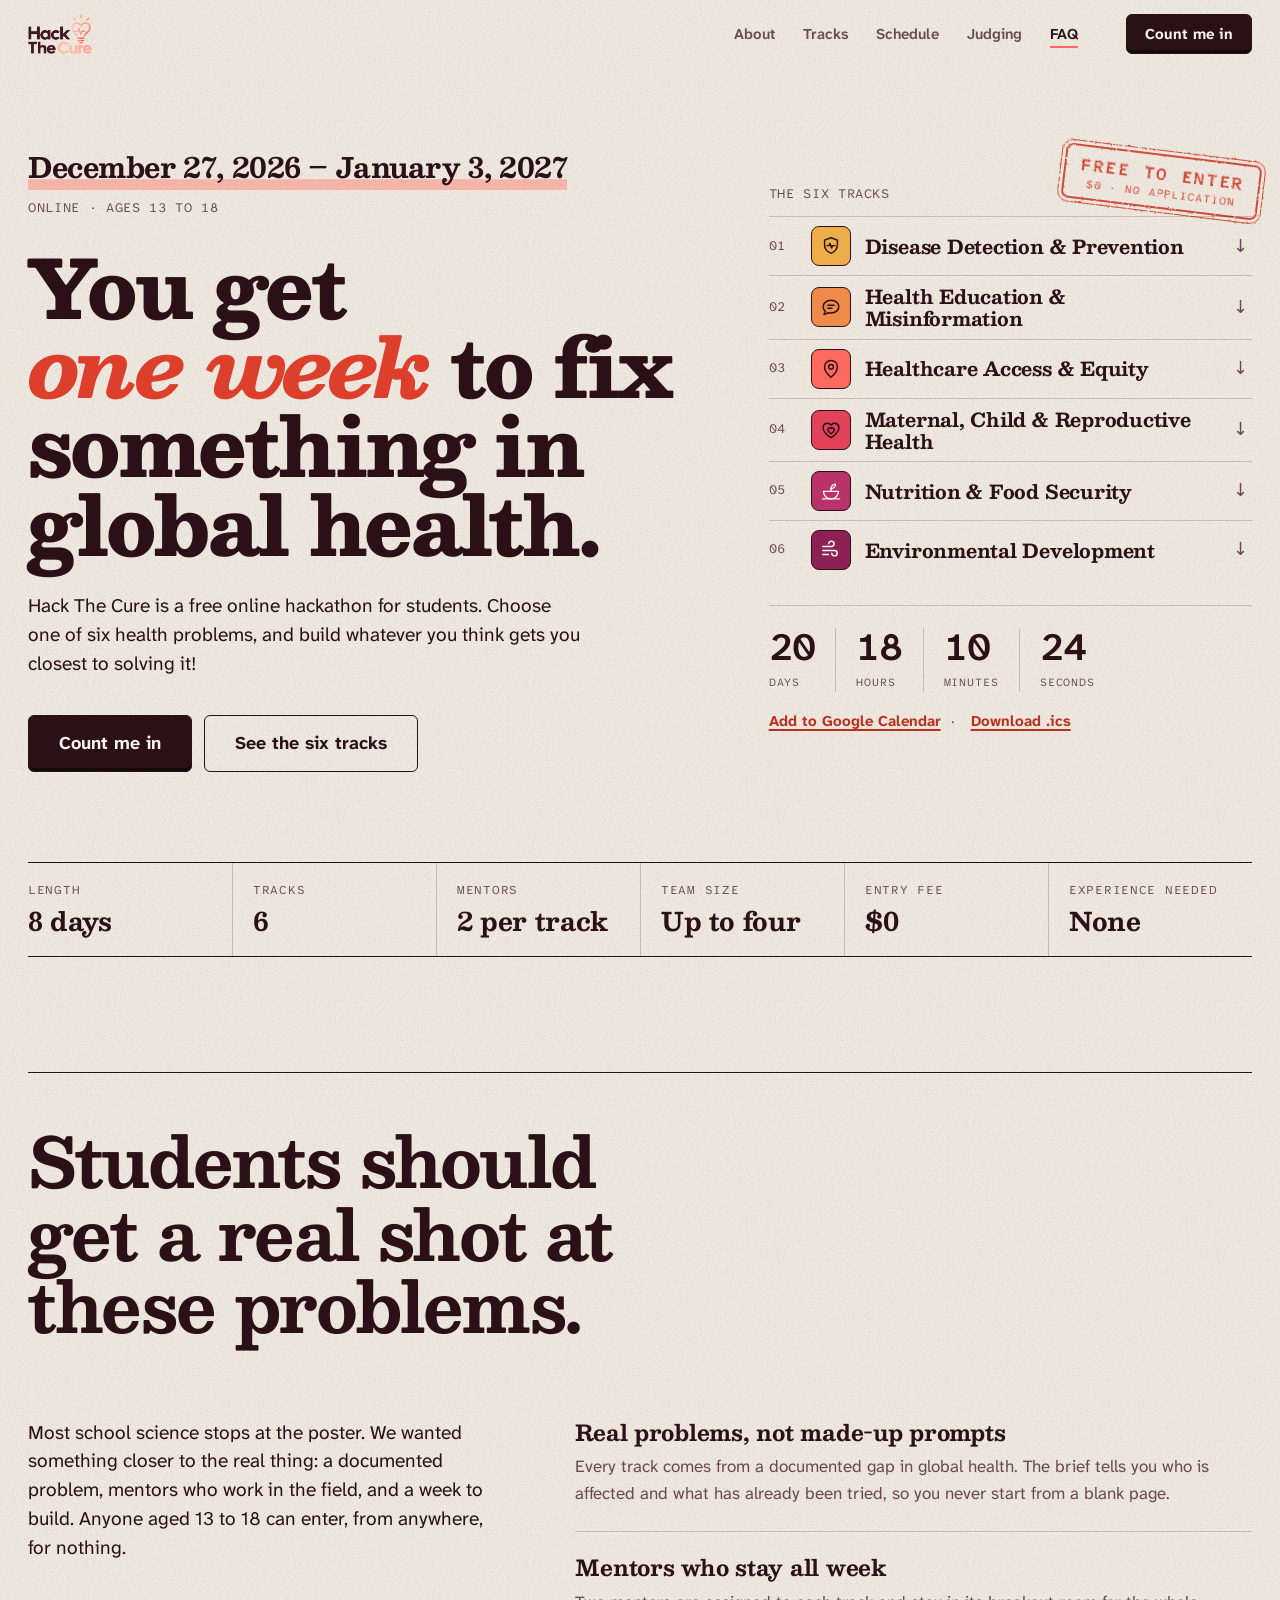
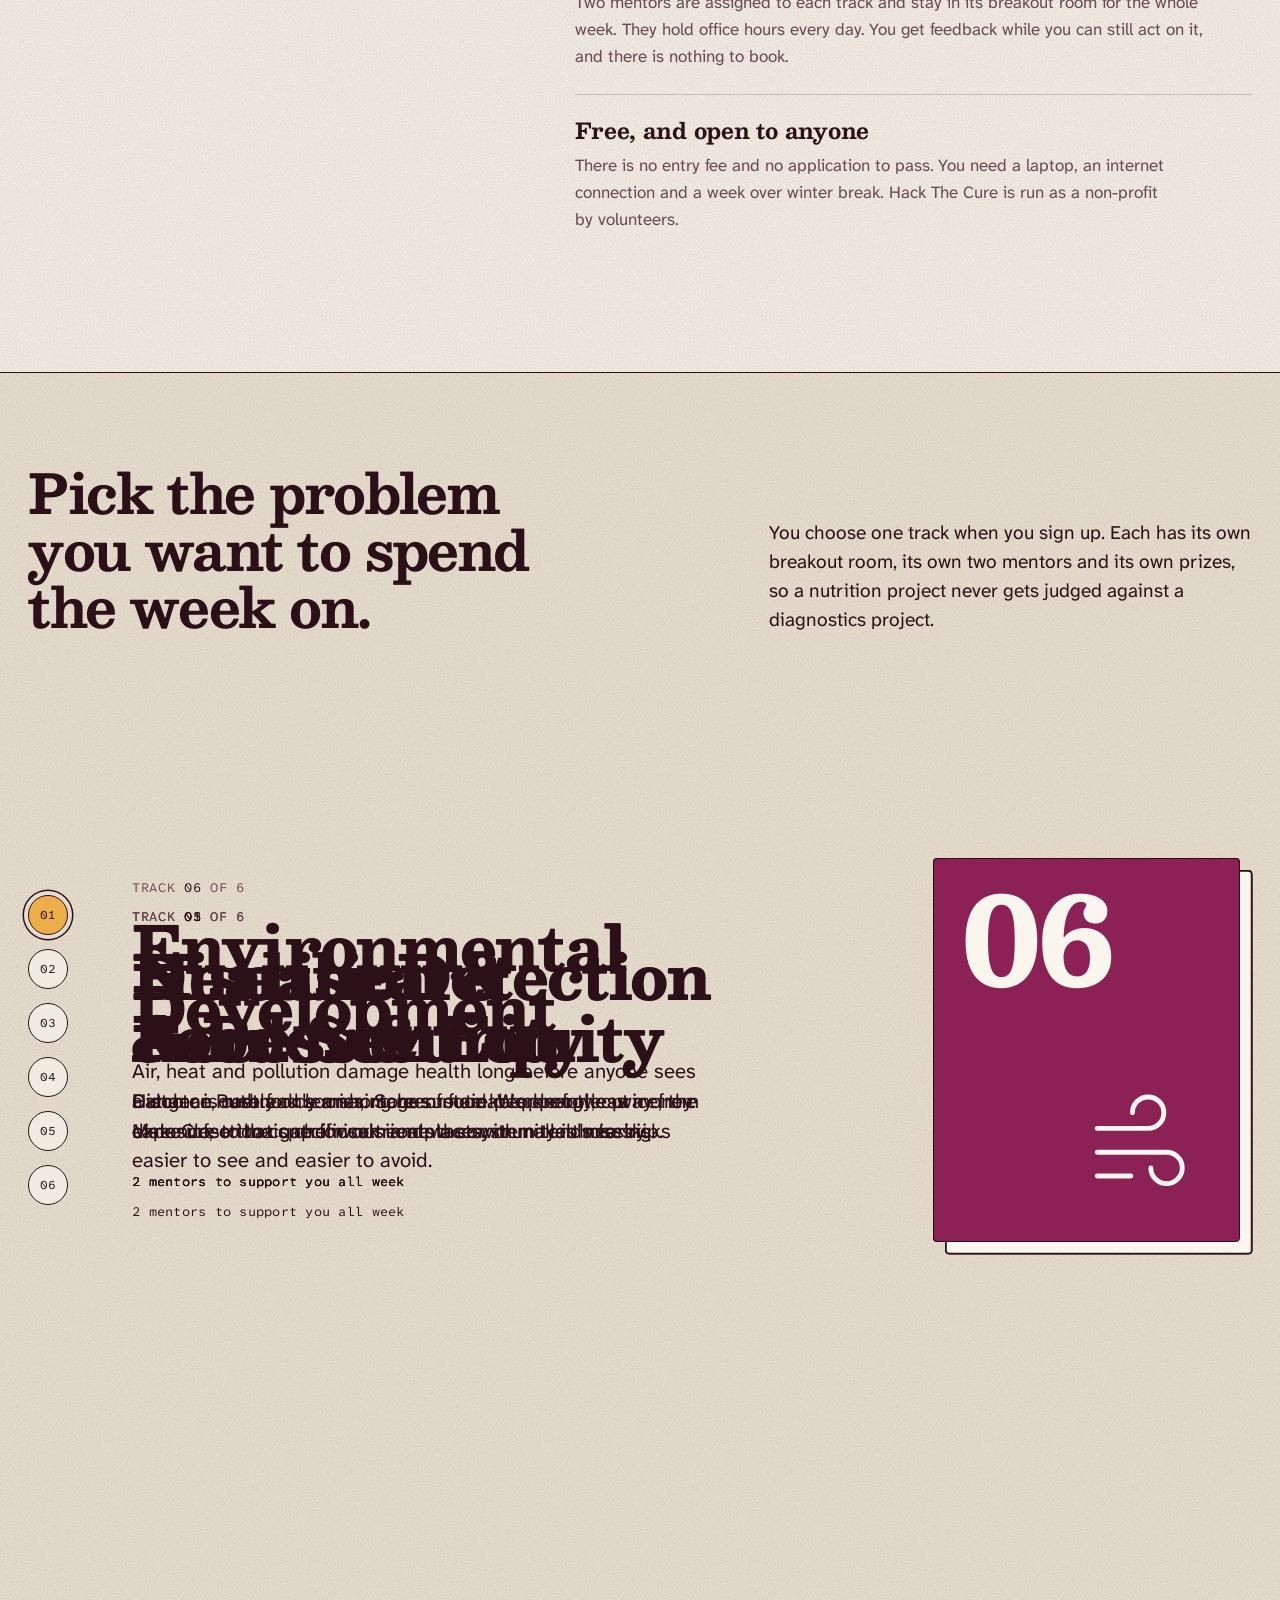
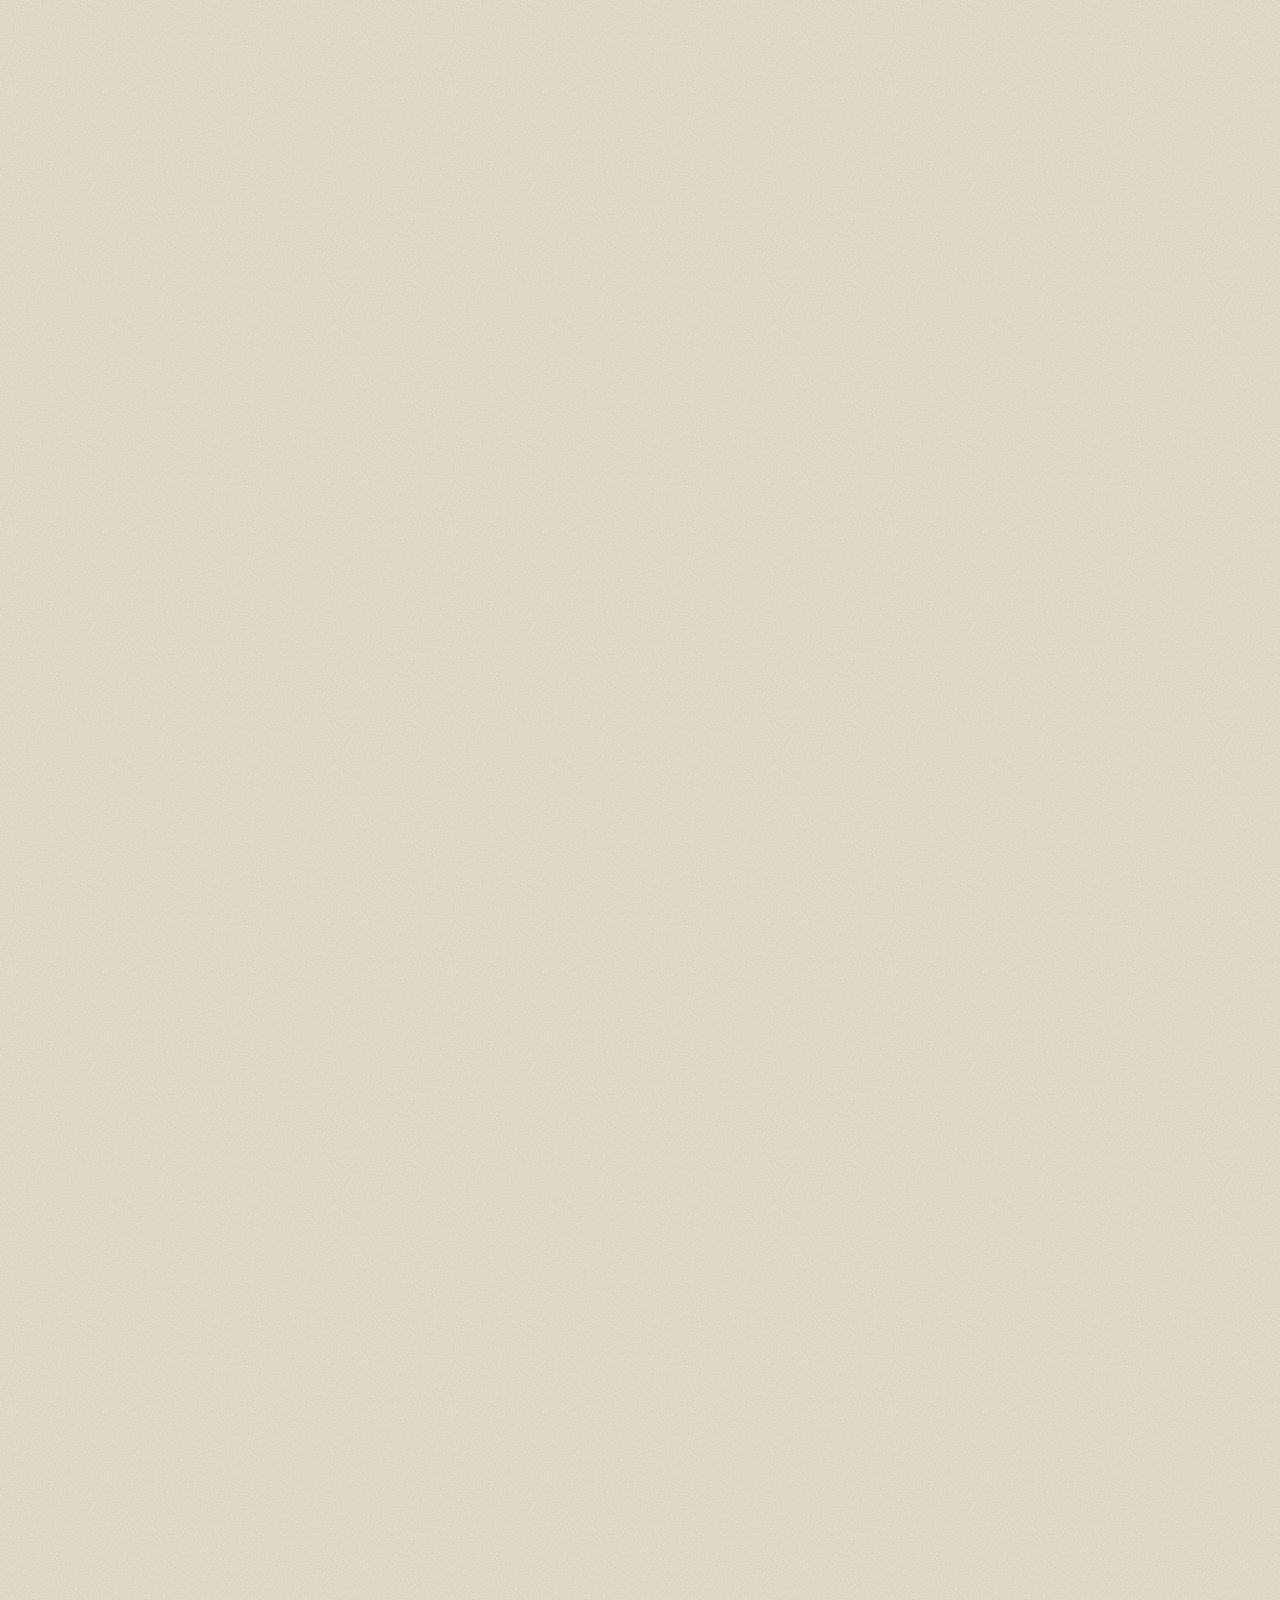
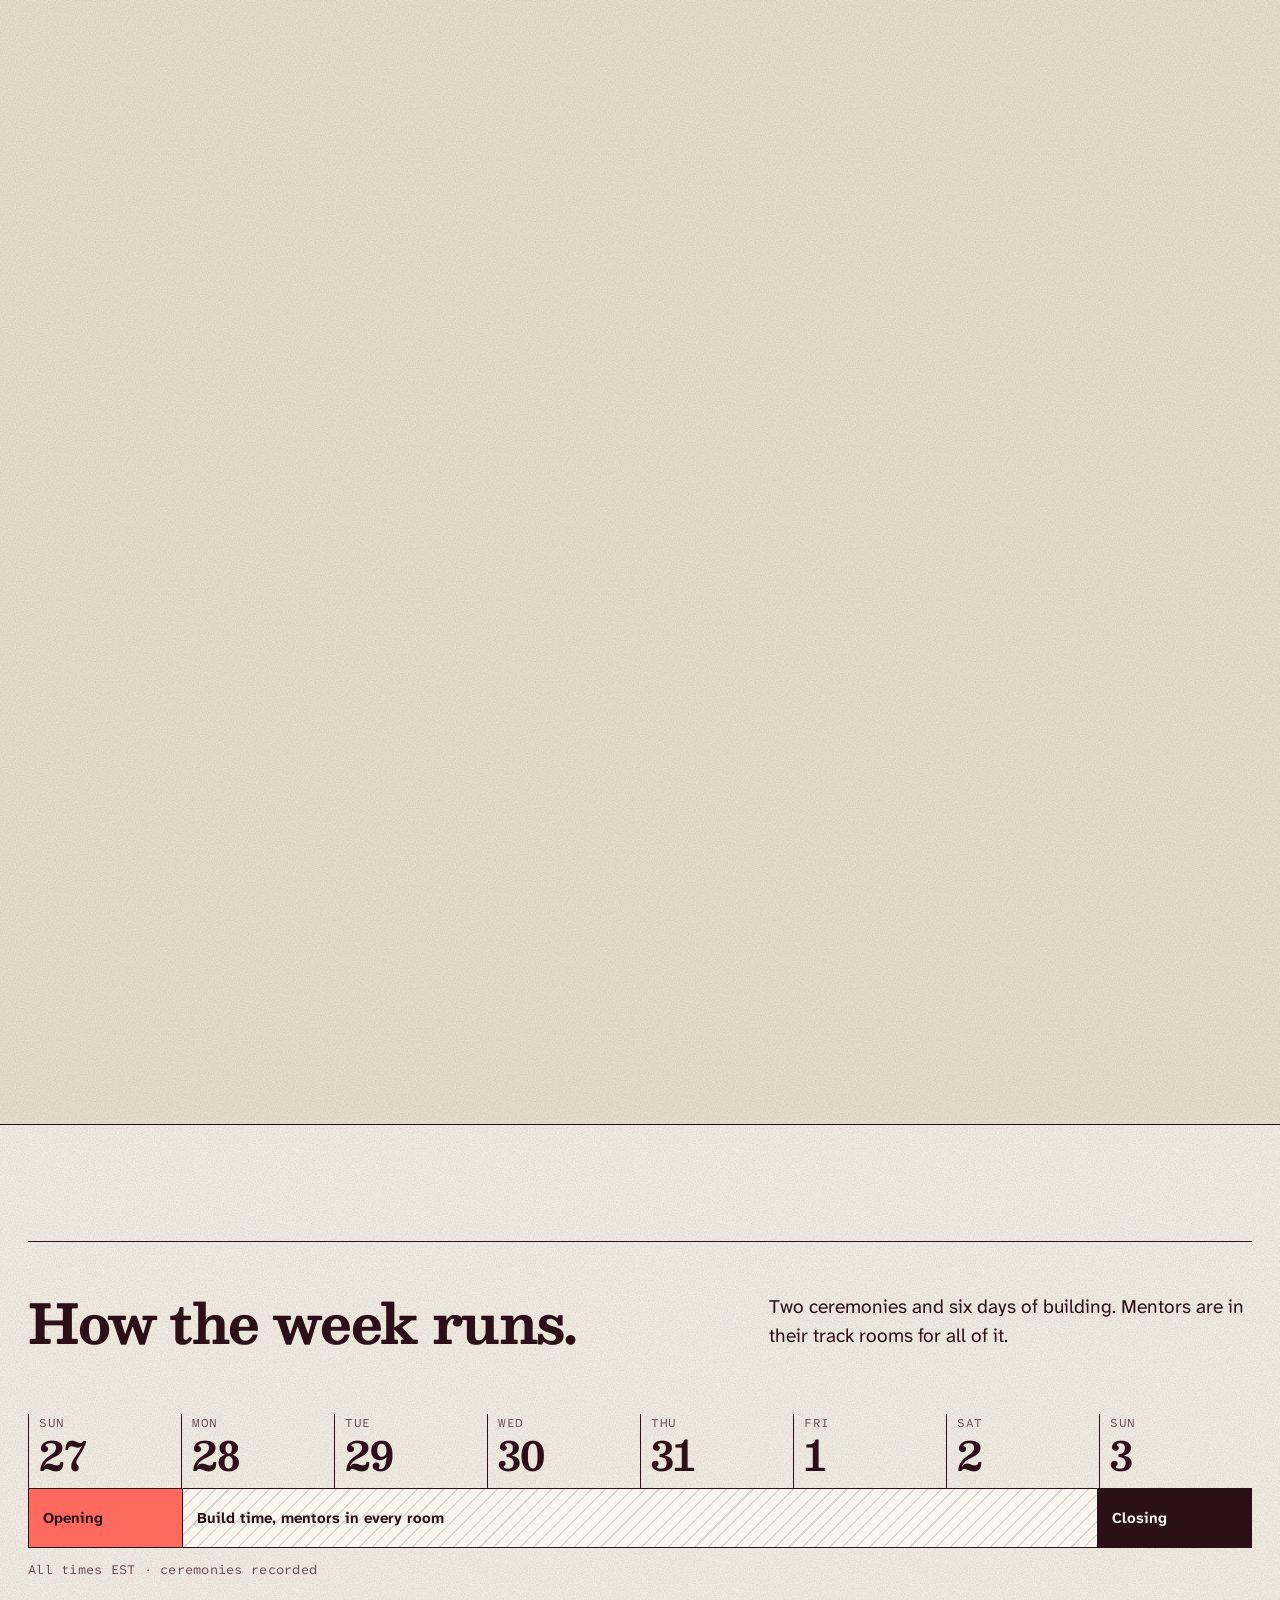
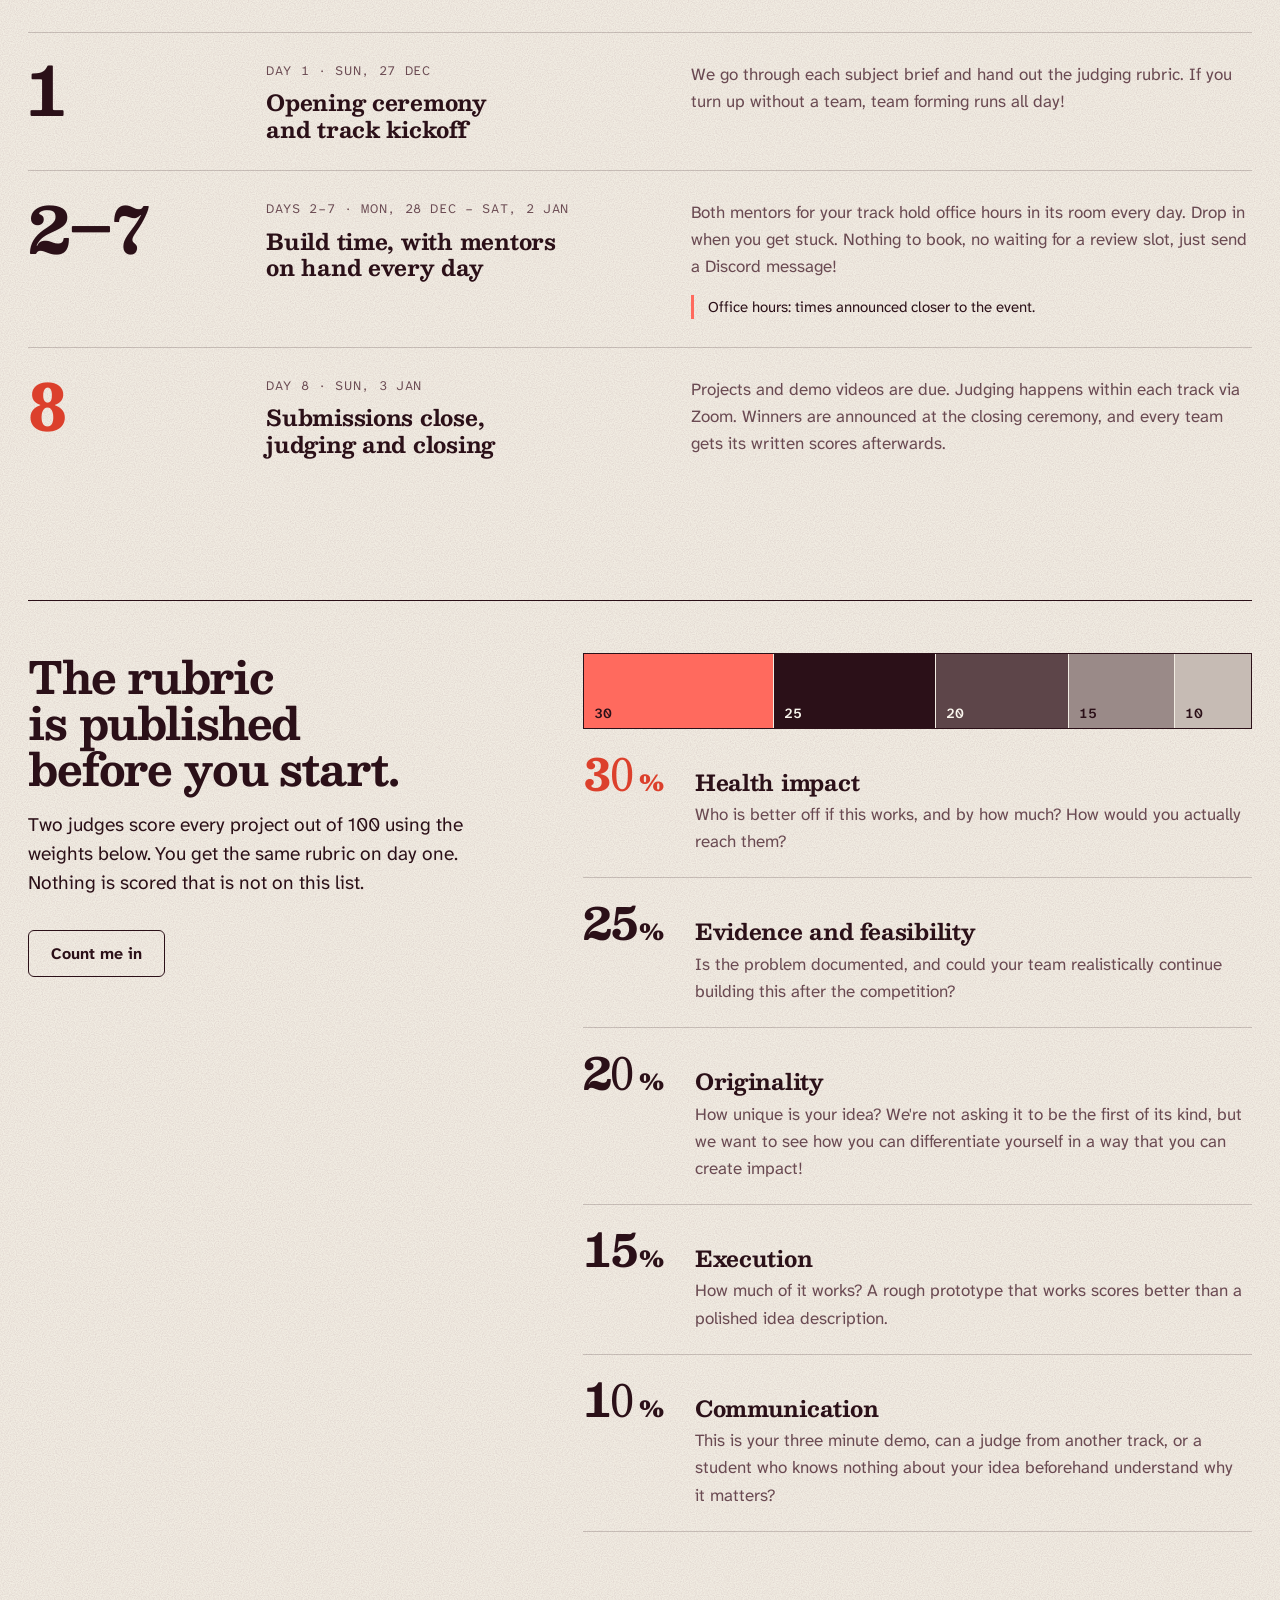
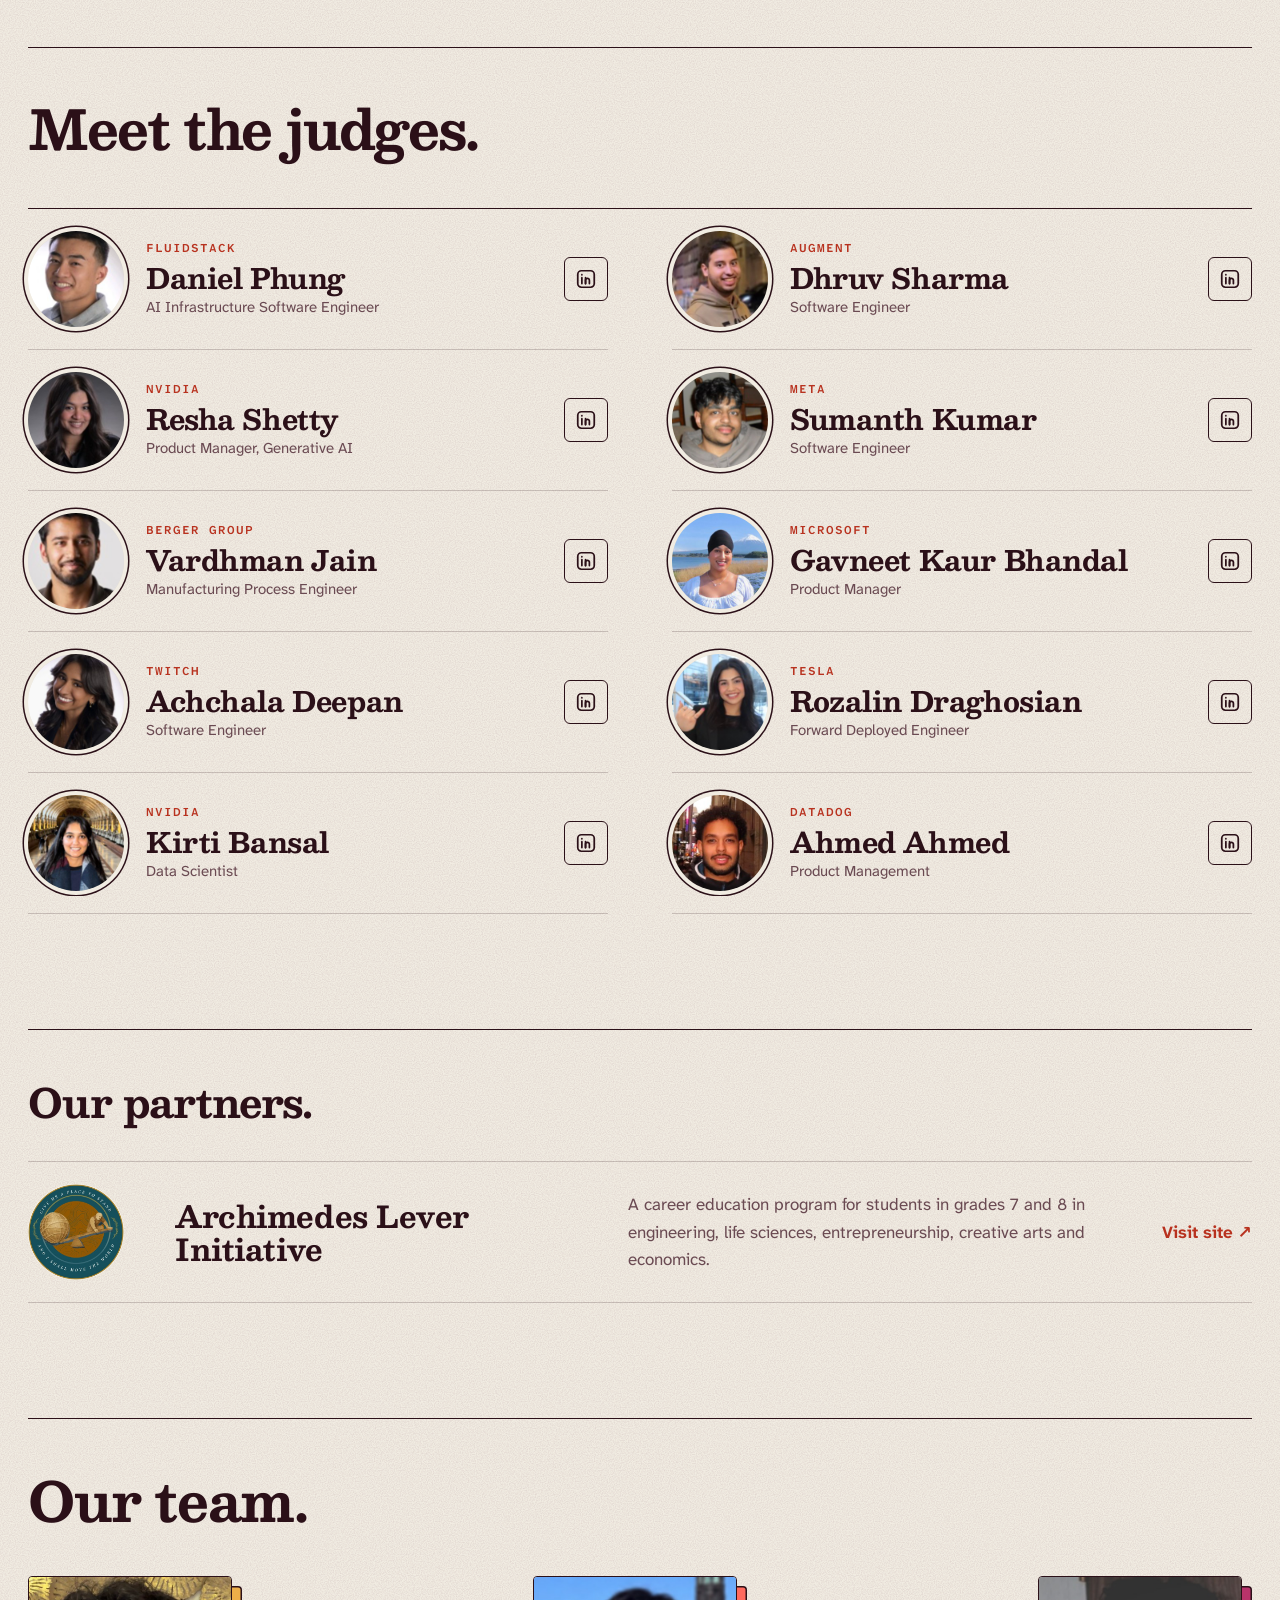
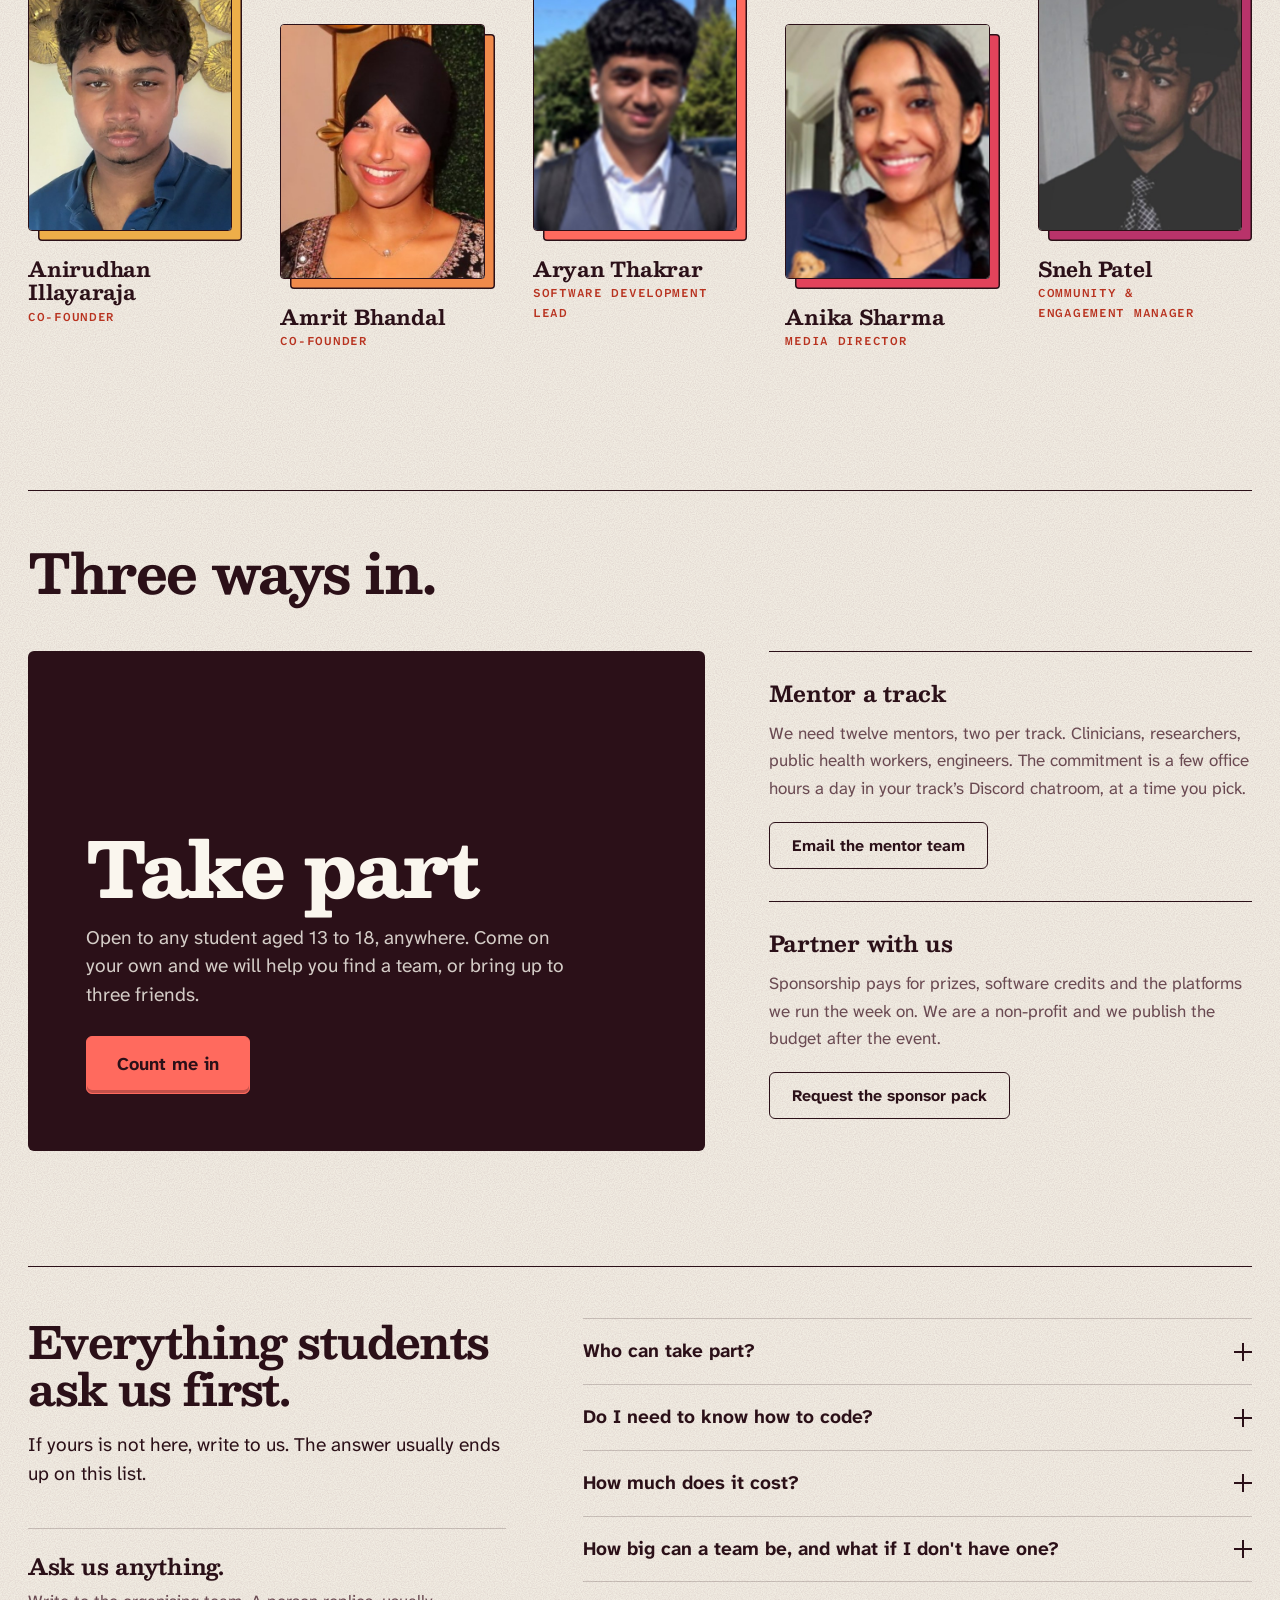
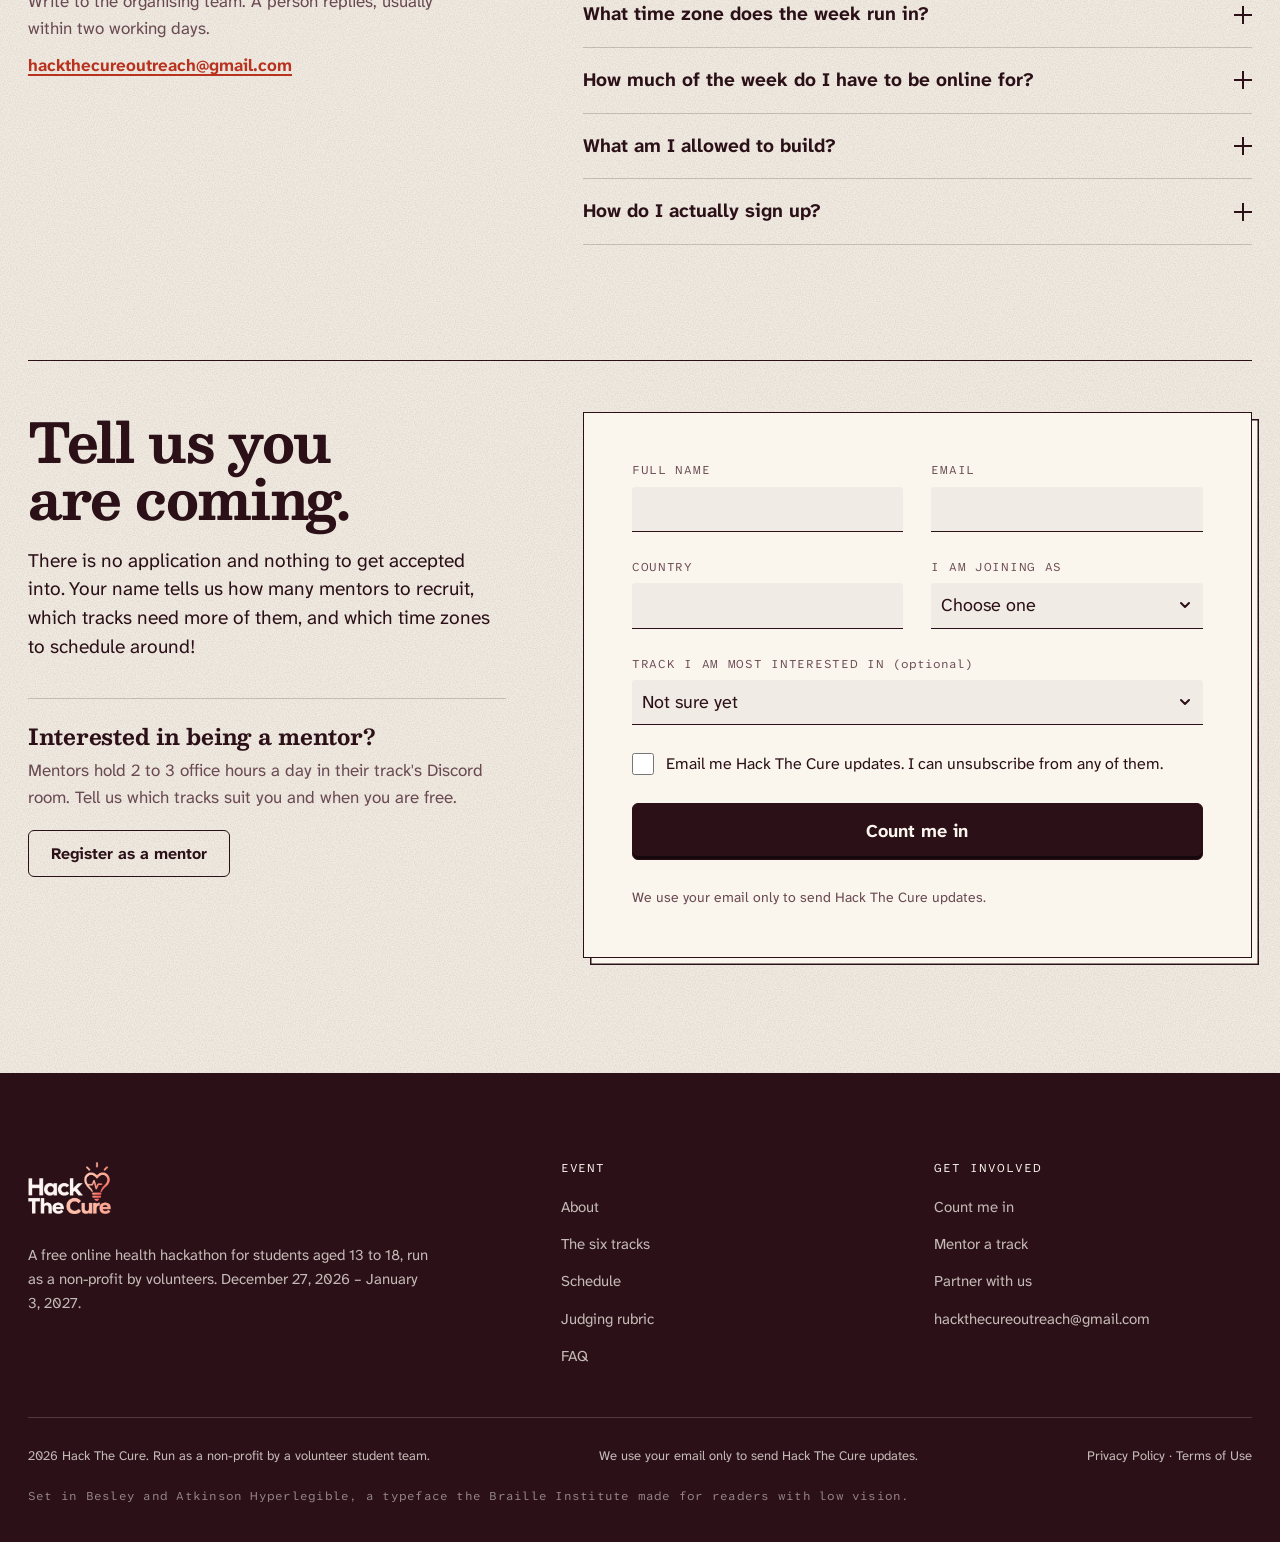
==== commit c53abfb5: "Team section: portrait photos on coloured sheets Co-Authored-By: Claude Opus 5.5 <noreply@anthropic." ====
--- a/hackthecure-redesign/index.html
+++ b/hackthecure-redesign/index.html
@@ -621,27 +621,27 @@
     <h2>Our team.</h2>
     <ul class="team__list">
       <li class="member">
-        <img class="member__photo" src="assets/team/anirudhan-illayaraja.jpg" alt="" width="300" height="300" loading="lazy">
+        <img class="member__photo" src="assets/team/anirudhan-illayaraja.jpg" alt="" width="480" height="600" loading="lazy">
         <p class="member__name">Anirudhan Illayaraja</p>
         <p class="member__role">Co-Founder</p>
       </li>
       <li class="member">
-        <img class="member__photo" src="assets/team/amrit-bhandal.jpg" alt="" width="300" height="300" loading="lazy">
+        <img class="member__photo" src="assets/team/amrit-bhandal.jpg" alt="" width="480" height="600" loading="lazy">
         <p class="member__name">Amrit Bhandal</p>
         <p class="member__role">Co-Founder</p>
       </li>
       <li class="member">
-        <img class="member__photo" src="assets/team/aryan-thakrar.jpg" alt="" width="300" height="300" loading="lazy">
+        <img class="member__photo" src="assets/team/aryan-thakrar.jpg" alt="" width="480" height="600" loading="lazy">
         <p class="member__name">Aryan Thakrar</p>
         <p class="member__role">Software Development Lead</p>
       </li>
       <li class="member">
-        <img class="member__photo" src="assets/team/anika-sharma.jpg" alt="" width="300" height="300" loading="lazy">
+        <img class="member__photo" src="assets/team/anika-sharma.jpg" alt="" width="480" height="600" loading="lazy">
         <p class="member__name">Anika Sharma</p>
         <p class="member__role">Media Director</p>
       </li>
       <li class="member">
-        <img class="member__photo" src="assets/team/sneh-patel.jpg" alt="" width="300" height="300" loading="lazy">
+        <img class="member__photo" src="assets/team/sneh-patel.jpg" alt="" width="480" height="600" loading="lazy">
         <p class="member__name">Sneh Patel</p>
         <p class="member__role">Community &amp; Engagement Manager</p>
       </li>
--- a/hackthecure-redesign/css/styles.css
+++ b/hackthecure-redesign/css/styles.css
@@ -888,6 +888,59 @@
 .partner__go { font-weight: 700; color: var(--red); white-space: nowrap; text-decoration: underline transparent 2px; text-underline-offset: 5px; transition: text-decoration-color var(--dur-1) var(--ease); }
 .partner:hover .partner__go, .partner:focus-visible .partner__go { text-decoration-color: var(--coral); }
 @media (max-width: 880px) { .partner { grid-template-columns: 72px minmax(0, 1fr); } .partner__logo { width: 72px; height: 72px; grid-row: span 2; } .partner__about, .partner__go { grid-column: 2; } }
+
+/* Team: portrait photos, each on a sheet in one of the track colours, with
+   every other one dropped a little so the row reads like a pinned-up set. */
+.team__list {
+  display: grid;
+  grid-template-columns: repeat(5, minmax(0, 1fr));
+  gap: 40px clamp(20px, 3vw, 40px);
+  margin-top: clamp(28px, 4vw, 48px);
+  padding-bottom: 48px;
+}
+.member { display: grid; align-content: start; gap: 4px; }
+.member:nth-child(even) { transform: translateY(48px); }
+.member:nth-child(1) { --sheet: var(--s1); }
+.member:nth-child(2) { --sheet: var(--s2); }
+.member:nth-child(3) { --sheet: var(--s3); }
+.member:nth-child(4) { --sheet: var(--s4); }
+.member:nth-child(5) { --sheet: var(--s5); }
+.member__photo {
+  width: calc(100% - 10px);
+  aspect-ratio: 4 / 5;
+  height: auto;
+  margin-bottom: 22px;
+  object-fit: cover;
+  border: 1.5px solid var(--ink);
+  border-radius: 4px;
+  box-shadow: 10px 10px 0 -1.5px var(--sheet, var(--coral)), 10px 10px 0 0 var(--ink);
+}
+.member__name {
+  font-family: var(--font-display);
+  font-size: clamp(1.125rem, 1.6vw, 1.375rem);
+  font-weight: 700;
+  line-height: 1.15;
+  letter-spacing: -0.012em;
+}
+.member__role {
+  font-family: var(--font-mono);
+  font-size: 0.75rem;
+  font-weight: 600;
+  letter-spacing: 0.06em;
+  text-transform: uppercase;
+  color: var(--red);
+  max-width: 22ch;
+}
+@media (max-width: 1080px) {
+  .team__list { grid-template-columns: repeat(3, minmax(0, 1fr)); }
+  .member:nth-child(even) { transform: none; }
+  .member:nth-child(3n + 2) { transform: translateY(40px); }
+}
+@media (max-width: 560px) {
+  .team__list { grid-template-columns: repeat(2, minmax(0, 1fr)); }
+  .member:nth-child(3n + 2) { transform: none; }
+  .member:nth-child(even) { transform: translateY(32px); }
+}
 
 /* ----------------------------------------------------------- 12. Involved */
 /* Students first: one large block, the other two ruled beside it. */
